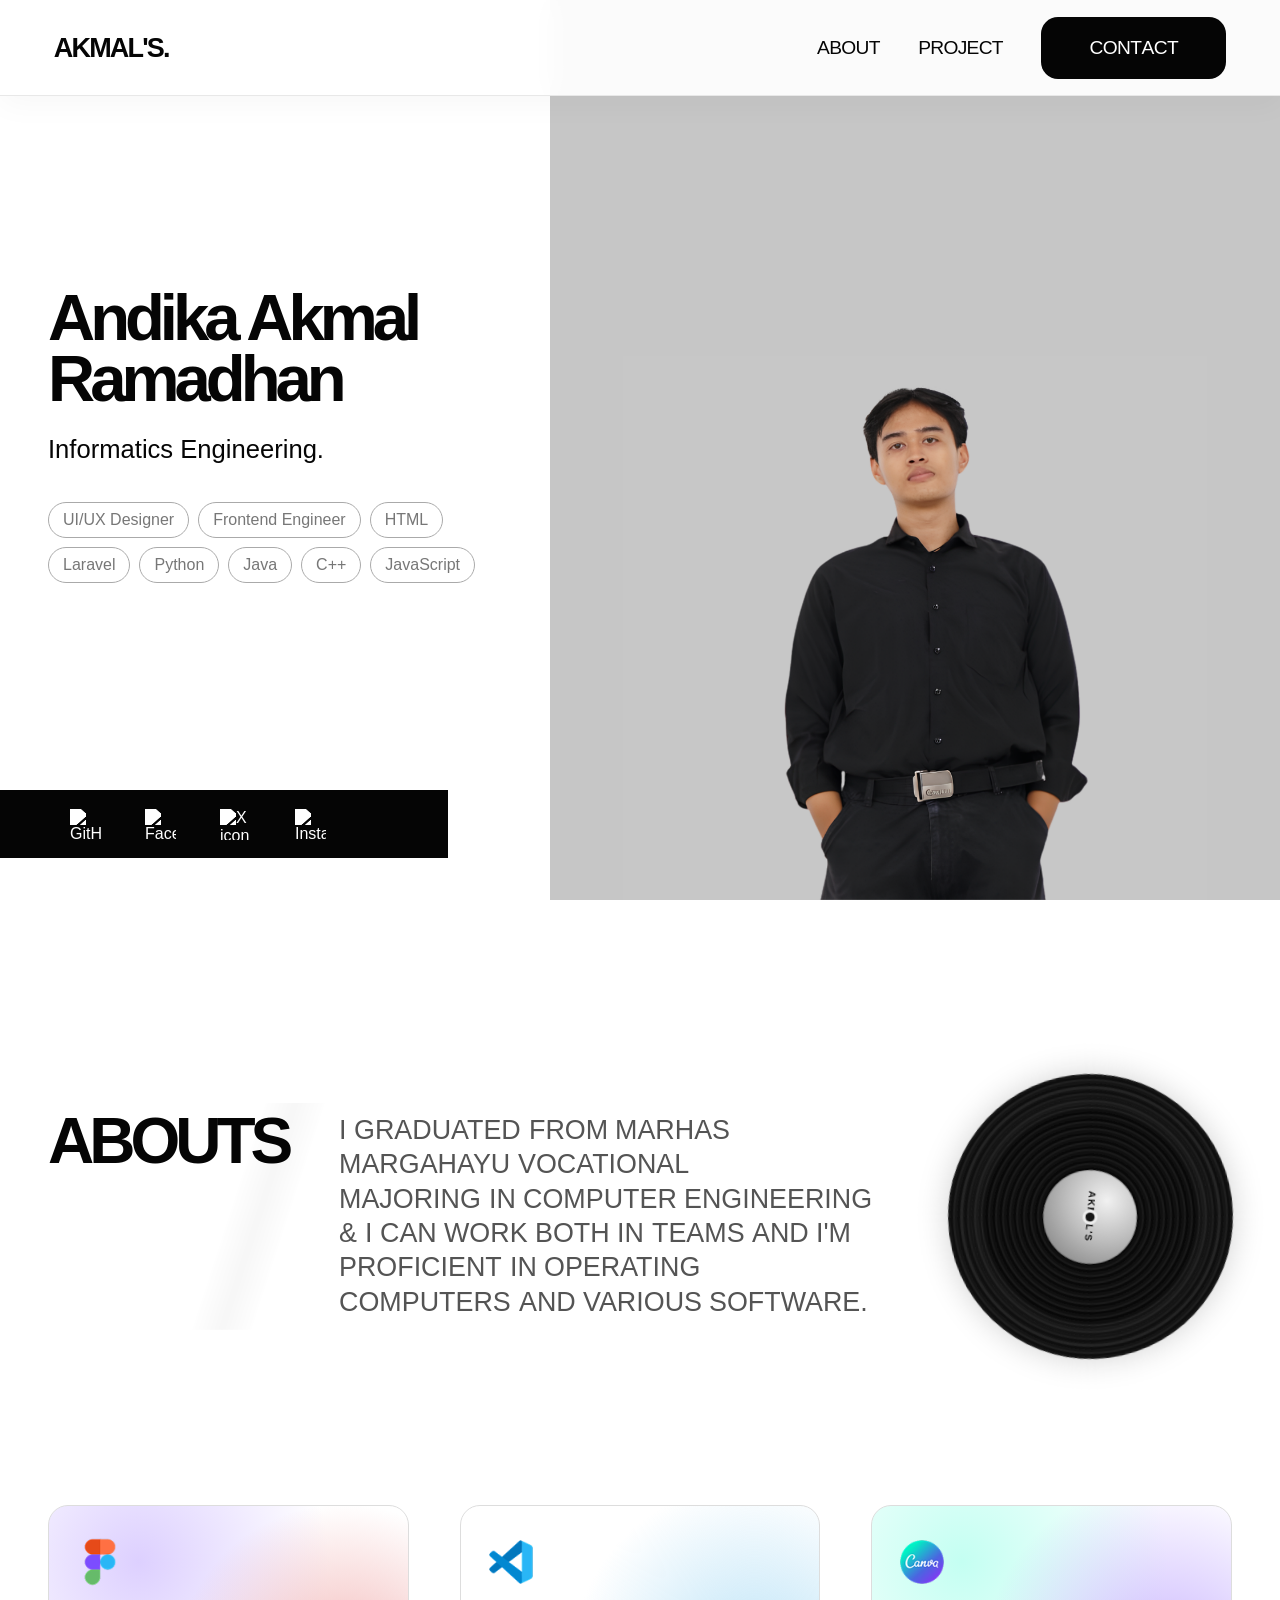
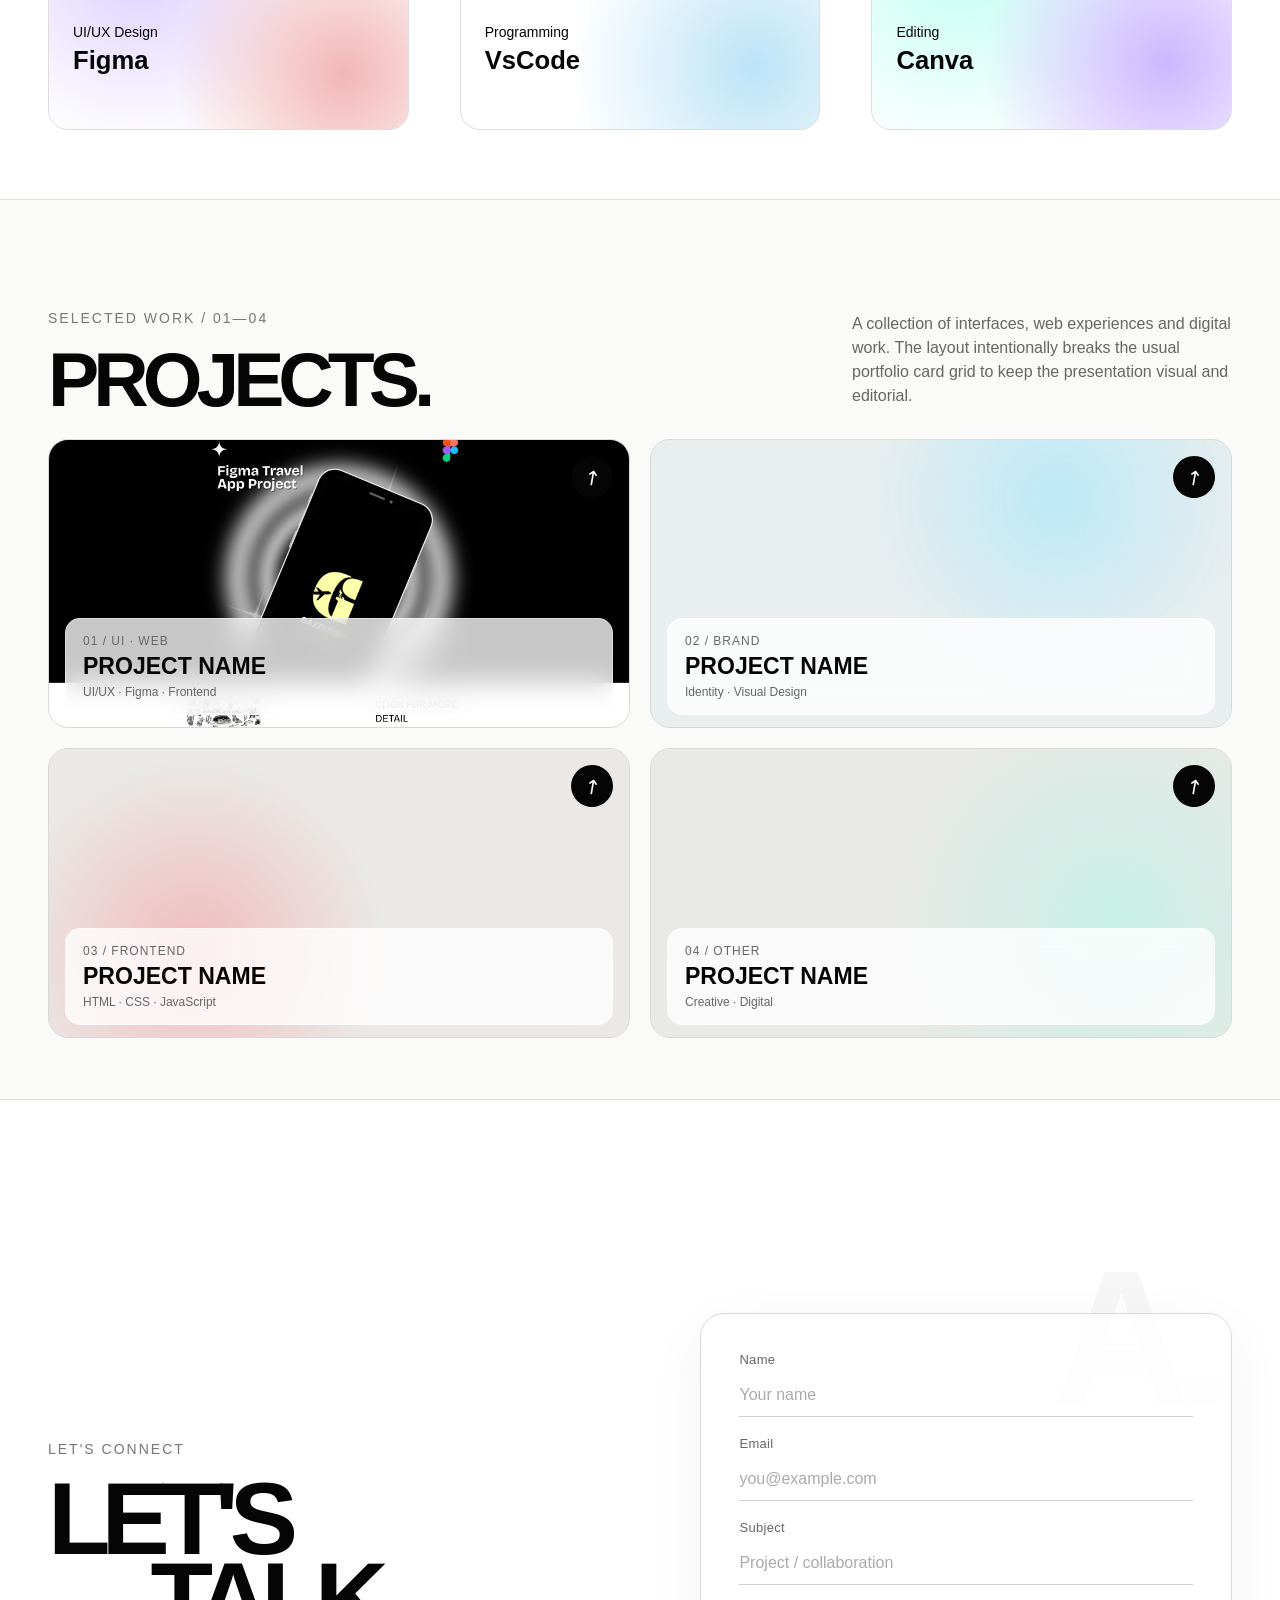
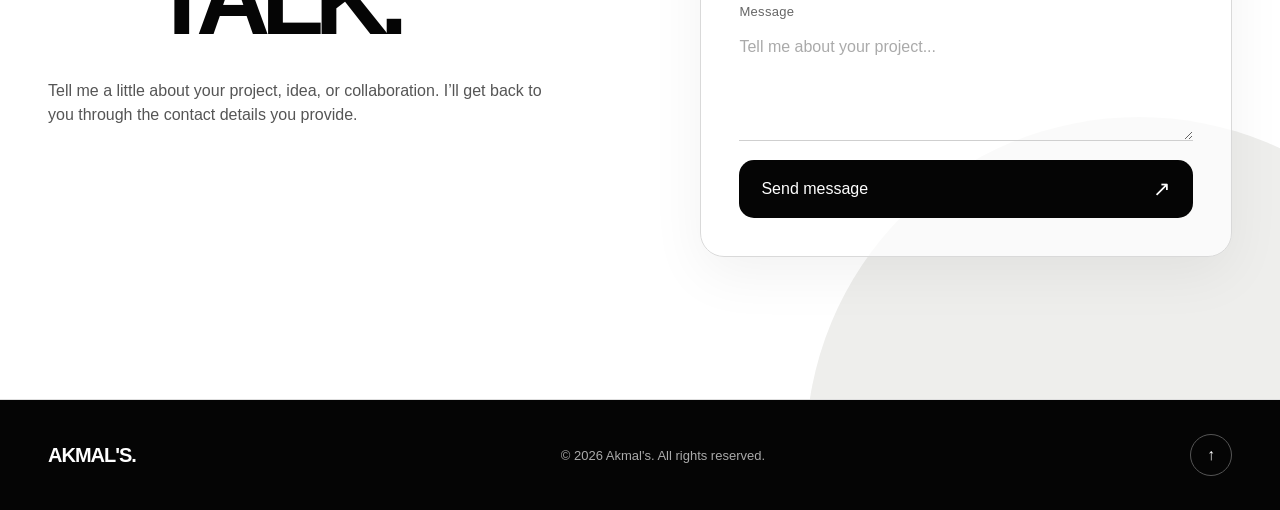
==== index.html @ 9c057b6f "Project : Add thumbnail at projrcct card 1" ====
<!DOCTYPE html>
<html lang="en">
<head>
    <meta charset="UTF-8">
    <meta name="viewport" content="width=device-width, initial-scale=1.0">
    <meta name="description" content="Akmal's — Informatics Engineering Portfolio">
    <link rel="icon" type="image/png" href="Assets/icontitle.svg">
    <title>Akmal's</title>

    <style>
        @import url("https://fonts.googleapis.com/css2?family=Sedgwick+Ave+Display&display=swap");


        /* =========================================================
           BASE
        ========================================================= */
        :root {
            --black: #050505;
            --white: #ffffff;
            --line: #dedede;
            --muted: #858585;
            --soft: #f3f3f1;
            --ease: cubic-bezier(.22, 1, .36, 1);
        }

        * {
            margin: 0;
            padding: 0;
            box-sizing: border-box;
        }

        html {
            scroll-behavior: smooth;
        }

        body {
            font-family: Arial, Helvetica, sans-serif;
            background: var(--white);
            color: var(--black);
            overflow-x: hidden;
        }

        a {
            color: inherit;
            text-decoration: none;
        }

        button,
        a {
            -webkit-tap-highlight-color: transparent;
        }

        /* Every major section uses the same viewport height. */
        .full-section {
            height: 100vh;
            min-height: 680px;
        }

        /* =========================================================
           NAVBAR — intro state -> finished navigation
        ========================================================= */
        .navbar {
            position: fixed;
            inset: 0 0 auto 0;
            height: 96px;
            padding: 0 clamp(38px, 4.2vw, 82px);
            display: flex;
            align-items: center;
            background: rgba(255,255,255,.88);
            border-bottom: 1px solid transparent;
            backdrop-filter: blur(14px);
            -webkit-backdrop-filter: blur(14px);
            z-index: 100;
            overflow: hidden;
            transition:
                background .7s ease,
                border-color .7s ease,
                box-shadow .7s ease;
        }

        .nav-inner {
            position: relative;
            width: 100%;
            max-width: 1800px;
            height: 100%;
            margin: 0 auto;
            display: flex;
            align-items: center;
        }

        .brand {
            position: absolute;
            left: 50%;
            top: 50%;
            transform: translate(-50%, -50%);
            font-size: clamp(27px, 2vw, 34px);
            font-weight: 800;
            letter-spacing: -1.8px;
            line-height: 1;
            white-space: nowrap;
            z-index: 2;
            transition:
                left 1.05s cubic-bezier(.16,1,.3,1),
                transform 1.05s cubic-bezier(.16,1,.3,1);
        }

        .nav-links {
            margin-left: auto;
            margin-right: clamp(30px, 3vw, 58px);
            display: flex;
            align-items: center;
            gap: clamp(34px, 3vw, 58px);
        }

        .nav-link,
        .nav-contact {
            position: relative;
            line-height: 1;
            white-space: nowrap;
        }

        .nav-link {
            font-size: clamp(18px, 1.5vw, 27px);
            letter-spacing: -.7px;
            min-width: 0;
        }

        .nav-contact {
            position: relative;
            min-width: clamp(185px, 11vw, 225px);
            min-height: 62px;
            padding: 0 27px;
            border-radius: 17px;
            display: inline-flex;
            align-items: center;
            justify-content: center;
            background: transparent;
            color: var(--white);
            font-size: clamp(18px, 1.5vw, 27px);
            letter-spacing: -.6px;
            overflow: hidden;
            isolation: isolate;
            transition: transform .4s var(--ease);
        }

        /* Black-hole core: invisible on initial load, then expands into the button. */
        .nav-contact::before {
            content: "";
            position: absolute;
            left: 50%;
            top: 50%;
            width: 0;
            height: 0;
            border-radius: 50%;
            background: var(--black);
            transform: translate(-50%, -50%);
            z-index: -1;
            box-shadow: 0 0 0 rgba(0,0,0,0);
        }

        .nav-ready .nav-contact::before {
            animation: contactBlackHole 1.05s cubic-bezier(.16,1,.3,1) forwards;
        }

        .nav-contact:hover {
            transform: translateY(-2px);
        }

        @keyframes contactBlackHole {
            0% {
                width: 0;
                height: 0;
                opacity: 0;
                box-shadow: 0 0 0 rgba(0,0,0,0);
            }
            12% {
                opacity: 1;
            }
            60% {
                box-shadow: 0 0 28px rgba(0,0,0,.18);
            }
            100% {
                width: 260%;
                height: 420%;
                opacity: 1;
                box-shadow: 0 0 0 rgba(0,0,0,0);
            }
        }

        .nav-link::after {
            content: "";
            position: absolute;
            left: 0;
            bottom: -9px;
            width: 0;
            height: 2px;
            background: var(--black);
            transition: width .45s var(--ease);
        }

        .nav-link:hover::after {
            width: 100%;
        }

        .nav-link.is-active::after {
            width: 100%;
        }

        /* =========================================================
           CUSTOM CURSOR — desktop only
        ========================================================= */
        .custom-cursor {
            position: fixed;
            left: 0;
            top: 0;
            width: 11px;
            height: 11px;
            border-radius: 50%;
            background: #050505;
            pointer-events: none;
            z-index: 500;
            transform: translate3d(-100px, -100px, 0);
            transition: width .25s var(--ease), height .25s var(--ease), background .25s ease, border .25s ease, opacity .25s ease;
            mix-blend-mode: difference;
        }

        .custom-cursor.is-hover {
            width: 42px;
            height: 42px;
            background: rgba(255,255,255,.12);
            border: 1px solid rgba(255,255,255,.8);
        }

        .custom-cursor.is-click {
            width: 30px;
            height: 30px;
        }

        /* Each letter is independently revealed after the brand moves. */
        .nav-letter {
            display: inline-block;
            opacity: 0;
            transform: translateY(10px);
        }

        .nav-ready {
            background: rgba(255,255,255,.92);
            border-bottom-color: #e8e8e8;
            box-shadow: 0 8px 30px rgba(0,0,0,.035);
        }

        .nav-ready .brand {
            left: 0;
            transform: translateY(-50%);
        }

        .nav-ready .nav-letter {
            animation: navType .55s cubic-bezier(.22,1,.36,1) forwards;
            animation-delay: calc(var(--i) * .075s + .05s);
        }

        @keyframes navType {
            0% {
                opacity: 0;
                transform: translateY(10px);
            }
            60% {
                opacity: 1;
                transform: translateY(-2px);
            }
            100% {
                opacity: 1;
                transform: translateY(0);
            }
        }

        /* =========================================================
           HERO
        ========================================================= */
        .hero {
            position: relative;
            height: 100vh;
            min-height: 680px;
            display: grid;
            grid-template-columns: 43% 57%;
            overflow: hidden;
            border-bottom: 0;
        }

        .hero-left {
            position: relative;
            display: flex;
            flex-direction: column;
            justify-content: center;
            padding: 100px 48px 130px;
        }

        .hero-content {
            max-width: 700px;
        }

        .hero-title {
            font-size: clamp(54px, 5.1vw, 92px);
            line-height: .94;
            letter-spacing: -5px;
            font-weight: 800;
            margin-bottom: 24px;
        }

        .hero-subtitle {
            font-size: clamp(24px, 2vw, 35px);
            line-height: 1.2;
            margin-bottom: 38px;
        }

        .roles {
            display: flex;
            gap: 9px;
            flex-wrap: wrap;
            max-width: 690px;
        }

        .role {
            border: 1px solid #aaa;
            border-radius: 999px;
            padding: 9px 14px;
            color: #777;
            font-size: 16px;
            line-height: 1;
            white-space: nowrap;
            transition: color .3s ease, border-color .3s ease, transform .3s var(--ease);
        }

        .role:hover {
            color: var(--black);
            border-color: var(--black);
            transform: translateY(-3px);
        }

        .social-bar {
            position: absolute;
            left: 0;
            bottom: 42px;
            width: 35%;
            height: 68px;
            background: var(--black);
            display: flex;
            align-items: center;
            gap: 44px;
            padding-left: 70px;
        }

        .social-item {
            width: 31px;
            height: 31px;
            display: flex;
            align-items: center;
            justify-content: center;
            flex: 0 0 31px;
            transition: transform .35s var(--ease);
        }

        .social-item:hover {
            transform: translateY(-4px) scale(1.08);
        }

        .social-item img {
            width: 31px;
            height: 31px;
            display: block;
            object-fit: contain;
            object-position: center;
            filter: brightness(0) invert(1);
        }

        .hero-photo {
            position: relative;
            background: #c6c6c6;
            display: flex;
            align-items: flex-end;
            justify-content: center;
            overflow: hidden;
        }

        .hero-photo .enjoy-trail {
            position: absolute;
            inset: 0;
            pointer-events: none;
            overflow: hidden;
            z-index: 5;
        }

        .enjoy-word {
            position: absolute;
            left: 0;
            top: 0;
            color: #050505;
            font-family: "Sedgwick Ave Display", cursive;
            font-size: clamp(27px, 2.9vw, 46px);
            font-weight: 400;
            line-height: .9;
            letter-spacing: -.8px;
            white-space: nowrap;
            opacity: 0;
            transform: translate(-50%, -50%) rotate(var(--r, 0deg)) scale(.96);
            animation: enjoyFade 1.65s ease-out forwards;
            will-change: transform, opacity;
            mix-blend-mode: multiply;
        }

        @keyframes enjoyFade {
            0% {
                opacity: 0;
                transform: translate(-50%, -50%) rotate(var(--r, 0deg)) scale(.94);
            }
            12% {
                opacity: .34;
                transform: translate(-50%, -50%) rotate(var(--r, 0deg)) scale(1);
            }
            32% {
                opacity: .31;
            }
            58% {
                opacity: .22;
            }
            78% {
                opacity: .12;
            }
            100% {
                opacity: 0;
                transform: translate(-50%, -50%) rotate(var(--r, 0deg)) scale(1.015);
            }
        }

        .hero-photo.is-enjoying .hero-photo-image {
            filter: saturate(.96);
        }

        /* Your current preferred image treatment.
           Note: height:auto is valid CSS; height:auto% is not. */
        .hero-photo img {
            width: 80%;
            height: auto;
            object-fit: cover   ;
            object-position: center bottom;
            display: block;
        }

        /* =========================================================
           ABOUT
        ========================================================= */
        .about {
            position: relative;
            height: 100vh;
            min-height: 680px;
            padding: clamp(42px, 6vh, 76px) 48px 42px;
            display: grid;
            grid-template-rows: minmax(0, 1fr) auto auto;
            gap: clamp(18px, 3vh, 32px);
            overflow: hidden;
            border-bottom: 1px solid var(--line);
        }

        .about-top {
            width: 100%;
            max-width: 1800px;
            margin: 0 auto;
            display: grid;
            grid-template-columns: minmax(0, 1.65fr) minmax(260px, .55fr);
            gap: clamp(30px, 4vw, 58px);
            align-items: center;
            min-height: 0;
        }

        .about-copy {
            min-width: 0;
            display: grid;
            grid-template-columns: auto minmax(0, 1fr);
            column-gap: clamp(28px, 4vw, 55px);
            align-items: start;
        }

        .about-heading {
            font-size: clamp(52px, 5vw, 88px);
            line-height: .9;
            letter-spacing: -5px;
            font-weight: 800;
        }

        .about-text {
            font-size: clamp(22px, 2.1vw, 38px);
            line-height: 1.28;
            text-transform: uppercase;
        }

        .about-vinyl-wrap {
            min-width: 0;
            display: flex;
            align-items: center;
            justify-content: center;
            overflow: visible;
        }

        /* Drag target: no hover animation, only user drag interaction. */
        .vinyl-drag {
            --rotation: 0deg;
            width: min(24vw, 285px);
            aspect-ratio: 1;
            flex: 0 0 auto;
            cursor: grab;
            touch-action: none;
            user-select: none;
            -webkit-user-select: none;
            z-index: 4;
        }

        .vinyl-drag.is-dragging {
            cursor: grabbing;
        }

        .vinyl-record {
            position: relative;
            width: 100%;
            height: 100%;
            border-radius: 50%;
            background:
                repeating-radial-gradient(
                    circle at center,
                    #101010 0 2px,
                    #1a1a1a 3px 4px,
                    #090909 5px 7px
                );
            box-shadow:
                0 0 32px rgba(0,0,0,.18),
                0 0 0 1px rgba(0,0,0,.04),
                inset 0 0 0 1px rgba(255,255,255,.05);
            transform: rotate(var(--rotation));
            will-change: transform;
        }

        .vinyl-record::before {
            content: "";
            position: absolute;
            inset: 5%;
            border-radius: 50%;
            border: 1px solid rgba(255,255,255,.05);
            box-shadow:
                inset 0 0 28px rgba(0,0,0,.42),
                0 0 0 1px rgba(255,255,255,.018);
            pointer-events: none;
        }

        .vinyl-grooves {
            position: absolute;
            inset: 12%;
            border-radius: 50%;
            box-shadow:
                0 0 0 11px rgba(255,255,255,.014),
                0 0 0 22px rgba(255,255,255,.012),
                0 0 0 33px rgba(255,255,255,.01),
                0 0 0 44px rgba(255,255,255,.008);
            pointer-events: none;
        }

        .vinyl-label {
            position: absolute;
            width: 33%;
            aspect-ratio: 1;
            left: 50%;
            top: 50%;
            transform: translate(-50%, -50%);
            border-radius: 50%;
            display: flex;
            align-items: center;
            justify-content: center;
            background:
                radial-gradient(circle at 35% 30%, #f1f1f1 0, #bdbdbd 45%, #777 100%);
            color: #111;
            font-size: clamp(8px, .75vw, 11px);
            font-weight: 800;
            letter-spacing: 1.1px;
            box-shadow:
                inset 0 0 0 1px rgba(0,0,0,.16),
                0 1px 7px rgba(0,0,0,.14);
        }

        .vinyl-label span {
            transform: rotate(12deg);
        }

        .vinyl-center {
            position: absolute;
            width: 9px;
            height: 9px;
            left: 50%;
            top: 50%;
            transform: translate(-50%, -50%);
            border-radius: 50%;
            background: #161616;
            box-shadow: 0 0 0 3px #ededed;
            z-index: 3;
        }

        @keyframes vinylSpin {
            from { transform: rotate(0deg); }
            to { transform: rotate(360deg); }
        }

        /*
         * About description:
         * The text never disappears. A soft "karaoke" highlight travels
         * continuously through the words and loops back to the first word.
         */
        .about-lyric {
            display: flex;
            flex-direction: column;
            align-items: flex-start;
            gap: 0;
        }

        .lyric-line {
            display: flex;
            flex-wrap: wrap;
            gap: .28em;
        }

        .lyric-word {
            display: inline-block;
            color: #111;
            opacity: .72;
            transform: translateY(0) scale(1);
            filter: blur(0);
            will-change: transform, opacity, filter, color;
            animation: lyricPulse 4.9s linear infinite;
            animation-delay: calc(var(--lyric-index) * 0.18s);
        }

        .lyric-line .lyric-word:first-child {
            margin-left: 0;
        }

        @keyframes lyricPulse {
            0%,
            8% {
                opacity: .72;
                color: #111;
                transform: translateY(0) scale(1);
                filter: blur(0);
            }

            10%,
            15% {
                opacity: 1;
                color: #000;
                transform: translateY(-2px) scale(1.015);
                filter: blur(0);
            }

            18%,
            100% {
                opacity: .72;
                color: #111;
                transform: translateY(0) scale(1);
                filter: blur(0);
            }
        }

        /*
         * A subtle moving sweep passes over the paragraph so it feels
         * continuously "played", without making the text disappear.
         */
        .about-lyric {
            position: relative;
            isolation: isolate;
        }

        .about-lyric::after {
            content: "";
            position: absolute;
            top: -5%;
            left: -20%;
            width: 11%;
            height: 110%;
            background: linear-gradient(
                90deg,
                transparent,
                rgba(0,0,0,.09),
                transparent
            );
            transform: skewX(-18deg);
            pointer-events: none;
            mix-blend-mode: multiply;
            animation: lyricSweep 4.8s ease-in-out infinite;
            opacity: .35;
        }

        @keyframes lyricSweep {
            0% {
                left: -20%;
                opacity: 0;
            }
            10% {
                opacity: .35;
            }
            50% {
                opacity: .45;
            }
            90% {
                opacity: .35;
            }
            100% {
                left: 120%;
                opacity: 0;
            }
        }

        /* =========================================================
           SKILLS
        ========================================================= */
        .skills {
            width: 100%;
            max-width: 1800px;
            margin: 0 auto;
            display: grid;
            grid-template-columns: repeat(3, 1fr);
            gap: clamp(22px, 4vw, 72px);
        }

        .skill-card {
            height: clamp(190px, 25vh, 245px);
            border: 1px solid #ddd;
            border-radius: 20px;
            padding: 30px 24px 24px;
            position: relative;
            overflow: hidden;
            transition:
                transform .55s var(--ease),
                border-color .4s ease;
        }

        .skill-card:hover {
            transform: translateY(-9px);
            border-color: #aaa;
        }

        .skill-card:nth-child(1) {
            background:
                radial-gradient(circle at 82% 75%, #f2b6b6 0, transparent 50%),
                radial-gradient(circle at 25% 25%, #ddd0ff 0, transparent 60%),
                #fff;
        }

        .skill-card:nth-child(2) {
            background:
                radial-gradient(circle at 82% 72%, #bce3f7 0, transparent 55%),
                #fff;
        }

        .skill-card:nth-child(3) {
            background:
                radial-gradient(circle at 82% 70%, #cbb7ff 0, transparent 55%),
                radial-gradient(circle at 25% 25%, #c4fff2 0, transparent 65%),
                #fff;
        }

        .skill-icon {
            width: 52px;
            height: 52px;
            margin-bottom: 36px;
            display: flex;
            align-items: center;
            justify-content: flex-start;
        }

        .skill-icon img {
            width: 52px;
            height: 52px;
            display: block;
            object-fit: contain;
            object-position: left center;
        }

        .skill-label {
            font-size: 14px;
            margin-bottom: 8px;
        }

        .skill-name {
            font-size: clamp(25px, 2vw, 31px);
            line-height: 1;
        }

        /* =========================================================
           PROJECTS — editorial / asymmetric, not template-like
        ========================================================= */
        .projects {
            position: relative;
            height: 100vh;
            min-height: 680px;
            padding: 110px 48px 45px;
            overflow: hidden;
            border-bottom: 1px solid var(--line);
            background: #fafaf9;
        }

        .projects-head {
            max-width: 1800px;
            margin: 0 auto;
            display: flex;
            align-items: end;
            justify-content: space-between;
            gap: 30px;
            margin-bottom: 28px;
        }

        .projects-title {
            font-size: clamp(58px, 6vw, 105px);
            line-height: .82;
            letter-spacing: -6px;
            font-weight: 800;
        }

        .projects-intro {
            max-width: 380px;
            font-size: 16px;
            line-height: 1.5;
            color: #666;
            padding-bottom: 3px;
        }

        .project-grid {
            max-width: 1800px;
            height: calc(100% - 145px);
            margin: 0 auto;
            display: grid;
            grid-template-columns: repeat(2, minmax(0, 1fr));
            grid-template-rows: repeat(2, minmax(0, 1fr));
            gap: 20px;
        }

        .project-card {
            position: relative;
            min-width: 0;
            min-height: 0;
            overflow: hidden;
            border-radius: 20px;
            border: 1px solid #d8d8d8;
            background: #e9e9e7;
            cursor: pointer;
            transition:
                transform .55s var(--ease),
                border-color .4s ease,
                box-shadow .55s var(--ease);
        }

        .project-card:hover {
            transform: translateY(-6px);
            border-color: #aaa;
            box-shadow: 0 18px 42px rgba(0,0,0,.08);
        }

        .project-media {
            position: absolute;
            inset: 0;
            overflow: hidden;
            background:
                linear-gradient(135deg, #ececec, #d4d4d4);
        }

        .project-media img {
            width: 100%;
            height: 100%;
            display: block;
            object-fit: cover;
            object-position: center;
            transition: transform 1s var(--ease), filter .8s ease;
        }

        .project-media img[src=""] {
            display: none;
        }

        .project-media img:not([src]) {
            display: none;
        }

        .project-card:hover .project-media img {
            transform: scale(1.045);
            filter: saturate(.8);
        }

        /* Placeholder if no image has been inserted yet. */
        .project-card:nth-child(1) .project-media {
            background:
                radial-gradient(circle at 70% 30%, #d8cfff, transparent 35%),
                linear-gradient(135deg, #eeeeec, #d8d8d6);
        }

        .project-card:nth-child(2) .project-media {
            background:
                radial-gradient(circle at 70% 20%, #bde9f8, transparent 42%),
                #e9eeee;
        }

        .project-card:nth-child(3) .project-media {
            background:
                radial-gradient(circle at 25% 70%, #f0bcbc, transparent 40%),
                #eae9e7;
        }

        .project-card:nth-child(4) .project-media {
            background:
                radial-gradient(circle at 80% 60%, #c7f0e5, transparent 45%),
                #e9e9e7;
        }

        .project-info {
            position: absolute;
            left: 16px;
            right: 16px;
            bottom: 16px;
            padding: 15px 17px;
            border: 1px solid rgba(255,255,255,.42);
            border-radius: 15px;
            background: rgba(255,255,255,.78);
            backdrop-filter: blur(14px);
            -webkit-backdrop-filter: blur(14px);
            transform: translateY(4px);
            transition: transform .55s var(--ease);
        }

        .project-card:hover .project-info {
            transform: translateY(0);
        }

        .project-number {
            font-size: 12px;
            color: #666;
            margin-bottom: 7px;
            letter-spacing: 1px;
        }

        .project-name {
            font-size: clamp(20px, 1.8vw, 28px);
            line-height: 1;
            margin-bottom: 7px;
        }

        .project-tags {
            font-size: 12px;
            color: #666;
        }

        .project-card::after {
            content: "OPEN";
            position: absolute;
            left: 18px;
            top: 18px;
            padding: 7px 10px;
            border-radius: 999px;
            background: rgba(0,0,0,.72);
            color: #fff;
            font-size: 10px;
            letter-spacing: 1.4px;
            opacity: 0;
            transform: translateY(6px);
            transition: opacity .45s ease, transform .45s var(--ease);
            pointer-events: none;
        }

        .project-card:hover::after {
            opacity: 1;
            transform: translateY(0);
        }

        /* =========================================================
           PROJECT DETAIL OVERLAY
        ========================================================= */
        .project-modal {
            position: fixed;
            inset: 0;
            z-index: 300;
            display: grid;
            place-items: center;
            padding: 30px;
            background: rgba(5,5,5,.5);
            backdrop-filter: blur(16px);
            -webkit-backdrop-filter: blur(16px);
            opacity: 0;
            visibility: hidden;
            pointer-events: none;
            transition: opacity .45s ease, visibility .45s ease;
        }

        .project-modal.is-open {
            opacity: 1;
            visibility: visible;
            pointer-events: auto;
        }

        .project-modal-card {
            position: relative;
            width: min(1080px, 94vw);
            max-height: 90vh;
            overflow: auto;
            border-radius: 26px;
            background: #fff;
            border: 1px solid rgba(0,0,0,.08);
            box-shadow: 0 35px 90px rgba(0,0,0,.22);
            transform: translateY(28px) scale(.97);
            transition: transform .65s var(--ease);
        }

        .project-modal.is-open .project-modal-card {
            transform: translateY(0) scale(1);
        }

        .project-modal-media {
            height: min(48vh, 520px);
            background: #e9e9e7;
            overflow: hidden;
        }

        .project-modal-media img {
            width: 100%;
            height: 100%;
            display: block;
            object-fit: cover;
        }

        .project-modal-content {
            padding: clamp(24px, 4vw, 46px);
            display: grid;
            grid-template-columns: 1fr .55fr;
            gap: 34px;
        }

        .project-modal-kicker {
            font-size: 11px;
            letter-spacing: 1.6px;
            color: #777;
            margin-bottom: 10px;
        }

        .project-modal-title {
            font-size: clamp(36px, 5vw, 68px);
            line-height: .9;
            letter-spacing: -4px;
            margin-bottom: 18px;
        }

        .project-modal-description {
            max-width: 620px;
            color: #555;
            font-size: 16px;
            line-height: 1.6;
        }

        .project-modal-meta {
            padding-top: 3px;
            display: flex;
            flex-direction: column;
            gap: 18px;
        }

        .modal-meta-item {
            border-bottom: 1px solid #ddd;
            padding-bottom: 12px;
        }

        .modal-meta-label {
            font-size: 11px;
            color: #888;
            text-transform: uppercase;
            letter-spacing: 1.4px;
            margin-bottom: 7px;
        }

        .modal-meta-value {
            font-size: 15px;
        }

        .project-modal-close {
            position: absolute;
            right: 28px;
            top: 28px;
            width: 44px;
            height: 44px;
            border: 1px solid rgba(255,255,255,.35);
            border-radius: 50%;
            background: rgba(0,0,0,.65);
            color: #fff;
            cursor: pointer;
            font: inherit;
            font-size: 25px;
            line-height: 1;
            display: grid;
            place-items: center;
            transition: transform .35s var(--ease), background .3s ease;
        }

        .project-modal-close:hover {
            transform: rotate(90deg);
            background: #000;
        }


        .project-arrow {
            position: absolute;
            right: 16px;
            top: 16px;
            width: 42px;
            height: 42px;
            border-radius: 50%;
            background: var(--black);
            color: white;
            display: flex;
            align-items: center;
            justify-content: center;
            font-size: 20px;
            transform: rotate(-35deg);
            transition: transform .5s var(--ease);
        }

        .project-card:hover .project-arrow {
            transform: rotate(0deg);
        }

        /* =========================================================
           CONTACT
        ========================================================= */
        .contact {
            position: relative;
            height: 100vh;
            min-height: 680px;
            padding: 120px 48px 50px;
            display: flex;
            align-items: center;
            overflow: hidden;
            border-bottom: 1px solid var(--line);
        }

        .contact::before {
            content: "";
            position: absolute;
            width: 52vw;
            height: 52vw;
            max-width: 800px;
            max-height: 800px;
            right: -15vw;
            bottom: -30vw;
            border-radius: 50%;
            background: #eeeeec;
            pointer-events: none;
        }

        .contact-inner {
            width: 100%;
            max-width: 1800px;
            margin: 0 auto;
            display: grid;
            grid-template-columns: minmax(0, .9fr) minmax(430px, .85fr);
            align-items: center;
            gap: clamp(50px, 7vw, 130px);
            position: relative;
            z-index: 1;
        }

        .contact-intro {
            min-width: 0;
        }

        .contact-kicker {
            font-size: 14px;
            letter-spacing: 2px;
            text-transform: uppercase;
            color: #777;
            margin-bottom: 22px;
        }

        .contact-title {
            font-size: clamp(68px, 8vw, 145px);
            line-height: .78;
            letter-spacing: -9px;
            font-weight: 800;
            max-width: 900px;
            margin-bottom: 40px;
        }

        .contact-title span {
            display: block;
        }

        .contact-title span:last-child {
            margin-left: clamp(30px, 8vw, 125px);
        }

        .contact-copy {
            max-width: 500px;
            color: #555;
            font-size: 16px;
            line-height: 1.55;
        }

        .contact-form {
            width: 100%;
            max-width: 650px;
            justify-self: end;
            padding: clamp(26px, 3vw, 38px);
            border: 1px solid #d9d9d9;
            border-radius: 24px;
            background: rgba(255,255,255,.72);
            backdrop-filter: blur(12px);
            -webkit-backdrop-filter: blur(12px);
            box-shadow: 0 18px 55px rgba(0,0,0,.055);
        }

        .form-row {
            display: flex;
            flex-direction: column;
            gap: 8px;
            margin-bottom: 19px;
        }

        .form-row label {
            font-size: 13px;
            color: #666;
            letter-spacing: .3px;
        }

        .form-row input,
        .form-row textarea {
            width: 100%;
            border: 0;
            border-bottom: 1px solid #cfcfcf;
            background: transparent;
            color: var(--black);
            border-radius: 0;
            padding: 11px 0 12px;
            font: inherit;
            font-size: 16px;
            outline: none;
            resize: vertical;
            transition: border-color .3s ease, padding-left .35s var(--ease);
        }

        .form-row input::placeholder,
        .form-row textarea::placeholder {
            color: #aaa;
        }

        .form-row input:focus,
        .form-row textarea:focus {
            border-color: var(--black);
            padding-left: 6px;
        }

        .contact-submit {
            width: 100%;
            min-height: 58px;
            margin-top: 6px;
            padding: 0 22px;
            border: 0;
            border-radius: 15px;
            background: var(--black);
            color: var(--white);
            display: flex;
            align-items: center;
            justify-content: space-between;
            font: inherit;
            font-size: 16px;
            cursor: pointer;
            transition:
                background .3s ease,
                transform .45s var(--ease);
        }

        .contact-submit:hover {
            background: #242424;
            transform: translateY(-3px);
        }

        .submit-arrow {
            font-size: 21px;
            transition: transform .45s var(--ease);
        }

        .contact-submit:hover .submit-arrow {
            transform: translate(4px, -4px);
        }

        .contact-mark {
            position: absolute;
            right: 5vw;
            top: 19%;
            font-size: clamp(100px, 15vw, 250px);
            line-height: .7;
            font-weight: 800;
            letter-spacing: -14px;
            color: rgba(0,0,0,.035);
            user-select: none;
            pointer-events: none;
        }

        /* =========================================================
           CONTACT NOTIFICATION
        ========================================================= */
        .contact-toast {
            position: fixed;
            right: clamp(22px, 3vw, 48px);
            bottom: clamp(22px, 3vw, 42px);
            z-index: 250;
            width: min(390px, calc(100vw - 44px));
            min-height: 76px;
            padding: 14px 14px 14px 16px;
            display: grid;
            grid-template-columns: 34px 1fr 28px;
            align-items: center;
            gap: 12px;
            border: 1px solid rgba(255,255,255,.16);
            border-radius: 20px;
            background: rgba(10,10,10,.94);
            color: #fff;
            box-shadow: 0 18px 55px rgba(0,0,0,.23), 0 0 0 1px rgba(0,0,0,.03);
            backdrop-filter: blur(18px);
            -webkit-backdrop-filter: blur(18px);
            opacity: 0;
            visibility: hidden;
            transform: translateY(24px) scale(.96);
            pointer-events: none;
        }

        .contact-toast.is-visible {
            opacity: 1;
            visibility: visible;
            pointer-events: auto;
            animation: toastIn .65s var(--ease) forwards;
        }

        .contact-toast.is-hiding {
            animation: toastOut .5s var(--ease) forwards;
        }

        .toast-mark {
            width: 34px;
            height: 34px;
            border-radius: 50%;
            display: grid;
            place-items: center;
            background: #fff;
        }

        .toast-mark span {
            width: 10px;
            height: 10px;
            border-radius: 50%;
            background: #111;
            animation: toastPulse 1.5s ease-in-out infinite;
        }

        .toast-copy {
            min-width: 0;
            display: flex;
            flex-direction: column;
            gap: 4px;
        }

        .toast-copy strong {
            font-size: 12px;
            letter-spacing: 1.6px;
            line-height: 1;
        }

        .toast-copy small {
            color: #a9a9a9;
            font-size: 12px;
            line-height: 1.35;
        }

        .toast-close {
            width: 28px;
            height: 28px;
            border: 0;
            background: transparent;
            color: #aaa;
            border-radius: 50%;
            cursor: pointer;
            font: inherit;
            font-size: 20px;
            line-height: 1;
            transition: color .25s ease, background .25s ease, transform .3s var(--ease);
        }

        .toast-close:hover {
            color: #fff;
            background: rgba(255,255,255,.08);
            transform: rotate(90deg);
        }

        @keyframes toastIn {
            0% { opacity: 0; transform: translateY(24px) scale(.96); filter: blur(4px); }
            100% { opacity: 1; transform: translateY(0) scale(1); filter: blur(0); }
        }

        @keyframes toastOut {
            0% { opacity: 1; transform: translateY(0) scale(1); filter: blur(0); }
            100% { opacity: 0; transform: translateY(16px) scale(.97); filter: blur(2px); }
        }

        @keyframes toastPulse {
            0%, 100% { transform: scale(.82); opacity: .65; }
            50% { transform: scale(1.18); opacity: 1; }
        }

        /* =========================================================
           FOOTER
        ========================================================= */
        footer {
            min-height: 110px;
            padding: 30px 48px;
            display: flex;
            align-items: center;
            justify-content: space-between;
            gap: 25px;
            background: var(--black);
            color: var(--white);
        }

        .footer-brand {
            font-size: 20px;
            font-weight: 800;
            letter-spacing: -1px;
        }

        .footer-copy {
            font-size: 13px;
            color: #aaa;
        }

        .footer-top {
            width: 42px;
            height: 42px;
            border: 1px solid #555;
            border-radius: 50%;
            display: flex;
            align-items: center;
            justify-content: center;
            transition: transform .4s var(--ease), background .3s ease;
        }

        .footer-top:hover {
            transform: translateY(-4px);
            background: #222;
        }

        /* =========================================================
           REVEAL ANIMATION
        ========================================================= */
        @keyframes revealUp {
            from {
                opacity: 0;
                transform: translateY(45px);
            }
            to {
                opacity: 1;
                transform: translateY(0);
            }
        }

        @keyframes revealLeft {
            from {
                opacity: 0;
                transform: translateX(-55px);
            }
            to {
                opacity: 1;
                transform: translateX(0);
            }
        }

        @keyframes revealRight {
            from {
                opacity: 0;
                transform: translateX(55px);
            }
            to {
                opacity: 1;
                transform: translateX(0);
            }
        }

        @keyframes introBrand {
            0% {
                opacity: 0;
                transform: scale(.92);
            }
            45% {
                opacity: 1;
                transform: scale(1);
            }
            100% {
                opacity: 1;
                transform: scale(1);
            }
        }

        .reveal {
            opacity: 0;
        }

        .reveal.is-visible {
            animation: revealUp .85s var(--ease) forwards;
        }

        .reveal-left.is-visible {
            animation: revealLeft .85s var(--ease) forwards;
        }

        .reveal-right.is-visible {
            animation: revealRight .9s var(--ease) forwards;
        }

        .delay-1.is-visible { animation-delay: .10s; }
        .delay-2.is-visible { animation-delay: .20s; }
        .delay-3.is-visible { animation-delay: .30s; }
        .delay-4.is-visible { animation-delay: .40s; }

        @media (max-width: 760px) {
            .about,
            .projects,
            .contact {
                content-visibility: auto;
                contain-intrinsic-size: 850px;
            }

            .project-card,
            .skill-card {
                contain: layout paint;
            }
        }

        /* =========================================================
           RESPONSIVE
        ========================================================= */

        /* =========================================================
           MOBILE PERFORMANCE / LAYOUT
        ========================================================= */
        .nav-toggle,
        .mobile-menu {
            display: none;
        }

        @media (max-width: 760px) {
            :root {
                --mobile-gutter: 20px;
            }

            html {
                scroll-behavior: auto;
            }

            body {
                overflow-x: hidden;
                -webkit-overflow-scrolling: touch;
                text-rendering: optimizeSpeed;
            }

            .full-section,
            .hero,
            .about,
            .projects,
            .contact {
                height: auto;
                min-height: 0;
            }

            /* ---------- Navbar ---------- */
            .navbar {
                position: fixed;
                top: 0;
                left: 0;
                right: 0;
                height: 68px;
                padding: 0 var(--mobile-gutter);
                background: rgba(255,255,255,.96);
                border-bottom-color: #ececec;
                backdrop-filter: none;
                -webkit-backdrop-filter: none;
                box-shadow: 0 4px 18px rgba(0,0,0,.04);
                overflow: visible;
            }

            .nav-inner {
                width: 100%;
                max-width: none;
                justify-content: space-between;
            }

            .brand,
            .navbar.nav-ready .brand {
                position: relative;
                left: 0;
                top: auto;
                transform: none;
                font-size: 23px;
                letter-spacing: -1.4px;
            }

            .nav-links,
            .nav-contact {
                display: none;
            }

            .nav-toggle {
                position: relative;
                width: 46px;
                height: 46px;
                display: flex;
                align-items: center;
                justify-content: center;
                padding: 0;
                border: 0;
                border-radius: 15px;
                background: #050505;
                cursor: pointer;
                z-index: 120;
                overflow: hidden;
                transform: rotate(-1deg);
                transition:
                    transform .55s var(--ease),
                    border-radius .55s var(--ease),
                    background .3s ease;
            }

            .nav-toggle::before {
                content: "";
                position: absolute;
                width: 7px;
                height: 7px;
                right: 9px;
                top: 9px;
                border-radius: 50%;
                background: rgba(255,255,255,.9);
                transition: transform .55s var(--ease), opacity .3s ease;
            }

            .nav-toggle::after {
                content: "";
                position: absolute;
                inset: 6px;
                border: 1px solid rgba(255,255,255,.16);
                border-radius: 12px;
                pointer-events: none;
            }

            .nav-toggle span {
                position: absolute;
                width: 19px;
                height: 2px;
                border-radius: 999px;
                background: #fff;
                transform-origin: center;
                transition:
                    transform .55s var(--ease),
                    width .45s var(--ease),
                    left .45s var(--ease),
                    top .45s var(--ease);
            }

            .nav-toggle span:first-child {
                left: 13px;
                top: 18px;
                width: 18px;
                transform: rotate(-6deg);
            }

            .nav-toggle span:last-child {
                left: 17px;
                top: 26px;
                width: 13px;
                transform: rotate(7deg);
            }

            .navbar.menu-open .nav-toggle {
                transform: rotate(3deg) scale(.98);
                border-radius: 50%;
            }

            .navbar.menu-open .nav-toggle::before {
                transform: scale(.25);
                opacity: 0;
            }

            .navbar.menu-open .nav-toggle span:first-child {
                left: 12px;
                top: 22px;
                width: 22px;
                transform: rotate(42deg);
            }

            .navbar.menu-open .nav-toggle span:last-child {
                left: 12px;
                top: 22px;
                width: 22px;
                transform: rotate(-42deg);
            }

            .mobile-menu {
                position: absolute;
                top: 62px;
                left: 12px;
                right: 12px;
                display: flex;
                flex-direction: column;
                gap: 6px;
                padding: 10px;
                border: 1px solid #e4e4e4;
                border-radius: 22px;
                background: rgba(255,255,255,.98);
                box-shadow:
                    0 22px 55px rgba(0,0,0,.13),
                    0 0 0 1px rgba(0,0,0,.02);
                opacity: 0;
                visibility: hidden;
                transform: translateY(-12px) rotate(-1deg) scale(.96);
                transform-origin: top right;
                transition:
                    opacity .38s ease,
                    transform .6s var(--ease),
                    visibility .38s ease;
                pointer-events: none;
            }

            .navbar.menu-open .mobile-menu {
                opacity: 1;
                visibility: visible;
                transform: translateY(0) rotate(0deg) scale(1);
                pointer-events: auto;
            }

            .mobile-link {
                position: relative;
                padding: 14px 15px;
                border-radius: 14px;
                font-size: 16px;
                font-weight: 700;
                letter-spacing: -.25px;
                transform: translateX(14px);
                opacity: 0;
                transition:
                    transform .5s var(--ease),
                    opacity .35s ease,
                    background .25s ease;
            }

            .navbar.menu-open .mobile-link {
                transform: translateX(0);
                opacity: 1;
            }

            .navbar.menu-open .mobile-link:nth-child(1) {
                transition-delay: .06s;
            }

            .navbar.menu-open .mobile-link:nth-child(2) {
                transition-delay: .11s;
            }

            .navbar.menu-open .mobile-link:nth-child(3) {
                transition-delay: .16s;
            }

            .mobile-link::after {
                content: "↗";
                position: absolute;
                right: 15px;
                top: 50%;
                transform: translateY(-50%) rotate(-12deg);
                opacity: 0;
                transition: opacity .25s ease, transform .35s var(--ease);
            }

            .mobile-link:hover,
            .mobile-link:active {
                background: #f1f1f1;
            }

            .mobile-link:hover::after {
                opacity: 1;
                transform: translateY(-50%) rotate(0deg);
            }

            /* ---------- Hero ----------
               Photo is intentionally first, immediately below navbar.
            */
            .hero {
                display: flex;
                flex-direction: column;
                padding-top: 68px;
                border-bottom: 0;
                overflow: visible;
            }

            .hero-photo {
                order: 1;
                width: 100%;
                height: clamp(330px, 88vw, 445px);
                min-height: 330px;
                flex: 0 0 auto;
                background: #c6c6c6;
                transform: none !important;
                will-change: auto;
            }

            .hero-photo-image {
                width: 85% !important;
                height: auto !important;
                max-height: 100%;
                object-fit: contain;
                object-position: center bottom;
            }

            .hero-left {
                order: 2;
                min-height: auto;
                padding: 34px var(--mobile-gutter) 92px;
                display: block;
            }

            .hero-content {
                max-width: none;
            }

            .hero-title {
                font-size: clamp(43px, 12.7vw, 68px);
                line-height: .93;
                letter-spacing: -3.3px;
                margin-bottom: 18px;
            }

            .hero-subtitle {
                font-size: 21px;
                margin-bottom: 20px;
            }

            .roles {
                max-width: none;
                gap: 8px;
            }

            .role {
                font-size: 13px;
                padding: 8px 11px;
            }

            .social-bar {
                position: absolute;
                left: 0;
                bottom: 0;
                width: 100%;
                height: 58px;
                padding-left: 0;
                justify-content: center;
                gap: 28px;
            }

            .social-item {
                width: 28px;
                height: 28px;
                flex-basis: 28px;
            }

            .social-item img {
                width: 28px;
                height: 28px;
            }

            /* Cursor trails / custom cursor are disabled on touch already.
               Disable the expensive image-follow interaction on mobile. */
            .enjoy-word,
            .custom-cursor {
                display: none !important;
            }

            /* ---------- About ---------- */
            .about {
                padding: 72px var(--mobile-gutter) 42px;
                display: block;
                overflow: visible;
            }

            .about-top {
                display: flex;
                flex-direction: column;
                gap: 30px;
                align-items: stretch;
            }

            .about-copy {
                display: block;
            }

            .about-heading {
                font-size: 56px;
                letter-spacing: -3.8px;
                margin-bottom: 22px;
            }

            .about-text {
                font-size: 21px;
                line-height: 1.34;
            }

            .about-vinyl-wrap {
                display: flex;
                justify-content: center;
                margin: 10px 0 0;
            }

            .vinyl-drag {
                width: min(48vw, 220px);
            }

            .skills {
                grid-template-columns: 1fr;
                gap: 13px;
                margin-top: 34px;
            }

            .skill-card {
                height: 176px;
                min-height: 0;
                padding: 22px 20px 20px;
                border-radius: 17px;
            }

            .skill-icon {
                width: 42px;
                height: 42px;
                margin-bottom: 28px;
            }

            .skill-icon img {
                width: 42px;
                height: 42px;
            }

            .skill-name {
                font-size: 26px;
            }

            /* ---------- Projects ---------- */
            .projects {
                padding: 82px var(--mobile-gutter) 34px;
                overflow: visible;
                background: #fafaf9;
            }

            .projects-head {
                display: block;
                margin-bottom: 22px;
            }

            .projects-title {
                width: 100%;
                max-width: 100%;
                font-size: clamp(34px, 10.2vw, 68px);
                line-height: .86;
                letter-spacing: clamp(-2.8px, -0.65vw, -4px);
                white-space: nowrap;
                overflow: visible;
                margin-bottom: 14px;
                text-wrap: nowrap;
            }

            .projects-intro {
                max-width: none;
                font-size: 14px;
            }

            @media (max-width: 420px) {
                .projects-title {
                    font-size: clamp(30px, 9.8vw, 46px);
                    letter-spacing: -2.4px;
                }
            }

            .project-grid {
                height: auto;
                display: grid;
                grid-template-columns: 1fr;
                grid-template-rows: none;
                gap: 14px;
            }

            .project-card,
            .project-card:nth-child(1),
            .project-card:nth-child(2),
            .project-card:nth-child(3),
            .project-card:nth-child(4) {
                grid-column: auto;
                grid-row: auto;
                margin: 0;
                height: 290px;
                border-radius: 17px;
            }

            .project-card:hover {
                transform: none;
                box-shadow: none;
            }

            .project-card::after {
                display: none;
            }

            .project-info {
                left: 12px;
                right: 12px;
                bottom: 12px;
                padding: 13px 14px;
                border-radius: 13px;
            }

            .project-arrow {
                width: 38px;
                height: 38px;
                right: 12px;
                top: 12px;
            }

            /* ---------- Project modal ---------- */
            .project-modal {
                padding: 12px;
                align-items: end;
            }

            .project-modal-card {
                width: 100%;
                max-height: 88svh;
                border-radius: 20px;
            }

            .project-modal-media {
                height: 30svh;
                min-height: 190px;
            }

            .project-modal-content {
                grid-template-columns: 1fr;
                gap: 22px;
                padding: 22px;
            }

            .project-modal-title {
                font-size: 38px;
                letter-spacing: -2.7px;
            }

            .project-modal-close {
                right: 20px;
                top: 20px;
                width: 40px;
                height: 40px;
            }

            /* ---------- Contact ---------- */
            .contact {
                min-height: auto;
                padding: 88px var(--mobile-gutter) 46px;
                display: block;
                overflow: visible;
            }

            .contact::before {
                width: 90vw;
                height: 90vw;
                right: -35vw;
                bottom: -25vw;
            }

            .contact-inner {
                display: block;
            }

            .contact-intro {
                margin-bottom: 32px;
            }

            .contact-title {
                font-size: clamp(64px, 18vw, 105px);
                letter-spacing: -6px;
                line-height: .8;
                margin-bottom: 26px;
            }

            .contact-title span:last-child {
                margin-left: 30px;
            }

            .contact-copy {
                max-width: none;
                font-size: 15px;
            }

            .contact-form {
                max-width: none;
                padding: 22px 18px;
                border-radius: 18px;
                box-shadow: 0 12px 30px rgba(0,0,0,.05);
                backdrop-filter: none;
                -webkit-backdrop-filter: none;
            }

            .form-row {
                margin-bottom: 16px;
            }

            .form-row input,
            .form-row textarea {
                font-size: 15px;
            }

            .contact-submit {
                min-height: 54px;
            }

            .contact-mark {
                display: none;
            }

            /* ---------- Toast ---------- */
            .contact-toast {
                right: 14px;
                left: 14px;
                bottom: 14px;
                width: auto;
                min-height: 68px;
            }

            /* ---------- Footer ---------- */
            footer {
                min-height: 94px;
                padding: 22px var(--mobile-gutter);
                flex-wrap: wrap;
                gap: 14px;
            }

            .footer-brand {
                font-size: 18px;
            }

            .footer-copy {
                font-size: 11px;
                width: 100%;
                order: 3;
            }
        }

        @media (max-width: 1100px) {
            .hero {
                grid-template-columns: 45% 55%;
            }

            .about-top {
                grid-template-columns: 1fr;
            }

            .about-vinyl-wrap {
                display: none;
            }

            .project-grid {
                grid-template-columns: repeat(2, minmax(0, 1fr));
                grid-template-rows: repeat(2, minmax(0, 1fr));
            }

            .contact-inner {
                grid-template-columns: 1fr;
                gap: 40px;
            }

            .contact-form {
                justify-self: start;
                max-width: 100%;
            }
        }

        @media (max-width: 760px) {
            .full-section,
            .hero,
            .about,
            .projects,
            .contact {
                height: auto;
                min-height: 100vh;
            }

            .navbar {
                height: 72px;
                padding: 0 22px;
            }

            .nav-inner {
                justify-content: space-between;
            }

            .brand {
                position: relative;
                left: 0;
                top: auto;
                transform: none;
                font-size: 25px;
            }

            .navbar.nav-ready .brand {
                left: 0;
                transform: none;
            }

            .nav-links {
                display: none;
            }

            .nav-contact {
                min-width: auto;
                min-height: 45px;
                padding: 0 16px;
                border-radius: 12px;
                font-size: 14px;
            }

            .nav-contact .nav-letter {
                opacity: 1;
                transform: none;
            }

            .nav-contact::before {
                animation: none;
            }

            .nav-ready .nav-contact::before {
                animation: contactBlackHole .9s cubic-bezier(.16,1,.3,1) forwards;
            }

            .hero {
                grid-template-columns: 1fr;
            }

            .hero-left {
                min-height: 62vh;
                padding: 105px 24px 105px;
            }

            .hero-title {
                font-size: clamp(47px, 13vw, 72px);
                letter-spacing: -4px;
            }

            .hero-subtitle {
                font-size: 24px;
                margin-bottom: 28px;
            }

            .social-bar {
                position: absolute;
                bottom: 80px;
                left: 0;
                width: 100%;
                height: 58px;
                padding-left: 0;
                justify-content: center;
                gap: 28px;
                transform: none;
                border-radius: 0;
            }

            .hero-photo {
                height: clamp(330px, 88vw, 445px);
                min-height: 330px;
            }

            .hero-photo img {
                width: 85%;
                height: auto;
                max-height: 100%;
            }

            .about {
                padding: 80px 24px 35px;
                display: block;
                overflow: visible;
            }

            .about-copy {
                grid-template-columns: 1fr;
                gap: 22px;
            }

            .about-vinyl-wrap {
                display: flex;
                margin: 18px 0 12px;
            }

            .vinyl-drag {
                width: min(52vw, 230px);
            }

            .about-heading {
                font-size: 58px;
            }

            .about-text {
                font-size: 23px;
            }

            .skills {
                grid-template-columns: 1fr;
                gap: 15px;
                margin-top: 40px;
            }

            .skill-card {
                height: 205px;
            }

            .projects {
                padding: 90px 24px 30px;
                overflow: visible;
            }

            .projects-head {
                display: block;
                margin-bottom: 25px;
            }

            .projects-title {
                width: 100%;
                max-width: 100%;
                font-size: clamp(34px, 10.8vw, 60px);
                line-height: .86;
                letter-spacing: clamp(-2.6px, -0.65vw, -4px);
                white-space: nowrap;
                margin-bottom: 18px;
            }

            .project-grid {
                height: auto;
                display: grid;
                grid-template-columns: 1fr;
                grid-template-rows: none;
                gap: 15px;
            }

            .project-modal {
                padding: 18px;
            }

            .project-modal-content {
                grid-template-columns: 1fr;
                gap: 24px;
            }

            .project-modal-media {
                height: 32vh;
            }

            .project-modal-close {
                right: 18px;
                top: 18px;
            }

            .stack-ticker {
                margin-top: 22px;
            }

            .stack-track {
                animation-duration: 18s;
            }

            .project-card,
            .project-card:nth-child(1),
            .project-card:nth-child(2),
            .project-card:nth-child(3),
            .project-card:nth-child(4) {
                grid-column: auto;
                grid-row: auto;
                margin: 0;
                height: 300px;
            }

            .contact {
                padding: 95px 24px 45px;
                align-items: center;
            }

            .contact-inner {
                display: block;
            }

            .contact-intro {
                margin-bottom: 38px;
            }

            .contact-title {
                font-size: clamp(65px, 18vw, 110px);
                letter-spacing: -7px;
                margin-bottom: 30px;
            }

            .contact-title span:last-child {
                margin-left: 35px;
            }

            .contact-form {
                padding: 24px 20px;
                border-radius: 19px;
            }

            .contact-mark {
                right: -20px;
                top: 30%;
            }

            .contact-toast {
                right: 18px;
                left: 18px;
                bottom: 18px;
                width: auto;
            }

            footer {
                padding: 25px 24px;
                flex-wrap: wrap;
            }
        }

        @media (pointer: coarse), (max-width: 760px) {
            .custom-cursor {
                display: none;
            }
        }

        @media (prefers-reduced-motion: reduce) {
            html {
                scroll-behavior: auto;
            }

            *,
            *::before,
            *::after {
                animation-duration: .01ms !important;
                animation-iteration-count: 1 !important;
                transition-duration: .01ms !important;
            }

            .lyric-word {
                opacity: .7;
            }

            .lyric-word.is-active {
                opacity: 1;
            }


            .vinyl-record {
                animation: none;
            }

            .terminal-track {
                animation: none;
            }
        }

        /* =========================================================
           FINAL MOBILE OVERRIDES
           Keep the original clean mobile auto-layout.
        ========================================================= */
        @media (max-width: 760px) {
            .hero {
                display: flex;
                flex-direction: column;
                padding-top: 68px;
                width: 100%;
                max-width: 100%;
                overflow: visible;
            }

            .hero-photo {
                order: 1;
                width: 100%;
                height: clamp(330px, 88vw, 445px);
                min-height: 330px;
                flex: 0 0 auto;
                transform: none !important;
                will-change: auto;
            }

            .hero-photo img,
            .hero-photo-image {
                width: 85% !important;
                height: auto !important;
                max-width: 100%;
                max-height: 100%;
                object-fit: contain;
                object-position: center bottom;
            }

            .hero-left {
                order: 2;
                width: 100%;
                max-width: 100%;
                min-height: auto;
                padding: 34px 20px 125px;
                display: block;
            }

            .hero-content {
                width: 100%;
                max-width: 100%;
            }

            .hero-title {
                width: 100%;
                max-width: 100%;
                font-size: clamp(38px, 12vw, 64px);
                line-height: .94;
                letter-spacing: -3px;
                overflow-wrap: normal;
                word-break: normal;
            }

            .hero-subtitle {
                font-size: 21px;
                line-height: 1.2;
                margin-bottom: 20px;
            }

            .roles {
                width: 100%;
                max-width: 100%;
                display: flex;
                flex-wrap: wrap;
                gap: 8px;
            }

            .role {
                flex: 0 0 auto;
                font-size: 13px;
                padding: 8px 11px;
            }

            .social-bar {
                position: absolute;
                left: 0;
                bottom: 10px;
                width: 100%;
                height: 58px;
                padding-left: 0;
                justify-content: center;
                gap: 28px;
                transform: none;
                border-radius: 0;
            }

            .social-item {
                width: 28px;
                height: 28px;
                flex: 0 0 28px;
            }

            .social-item img {
                width: 28px;
                height: 28px;
            }

            .projects-title {
                width: 100%;
                max-width: 100%;
                font-size: clamp(32px, 10.2vw, 58px);
                line-height: .86;
                letter-spacing: clamp(-2.4px, -0.55vw, -3.5px);
                white-space: nowrap;
                overflow: visible;
            }
        }

        @media (max-width: 420px) {
            .hero-title {
                font-size: clamp(36px, 11.5vw, 54px);
                letter-spacing: -2.6px;
            }

            .hero-photo {
                height: clamp(315px, 86vw, 400px);
                min-height: 315px;
            }

            .projects-title {
                font-size: clamp(29px, 9.4vw, 44px);
                letter-spacing: -2.2px;
            }
        }

    
        /* =========================================================
           MOBILE HERO CODE PANEL
           Decorative HTML/code simulation only.
        ========================================================= */
        .mobile-terminal {
            display: none;
        }

        @media (max-width: 760px) {
            .mobile-terminal {
                width: 100%;
                height: 148px;
                margin-top: 28px;
                display: block;
                overflow: hidden;
                border-top: 1px solid #e4e4e4;
                border-bottom: 1px solid #e4e4e4;
                border-left: 1px solid #ededed;
                border-right: 1px solid #ededed;
                border-radius: 14px;
                background: #f8f8f6;
                color: #242424;
                box-shadow: 0 8px 22px rgba(0,0,0,.035);
                opacity: 0;
                animation: terminalIn .55s ease .4s forwards;
                contain: layout paint;
            }

            .terminal-head {
                height: 24px;
                display: flex;
                align-items: center;
                gap: 5px;
                padding: 0 9px;
                border-bottom: 1px solid #e7e7e4;
                background: rgba(255,255,255,.76);
            }

            .terminal-dot {
                width: 5px;
                height: 5px;
                border-radius: 50%;
                background: #b2b2b2;
                flex: 0 0 5px;
            }

            .terminal-title {
                margin-left: 4px;
                color: #999;
                font: 600 7px/1 "Courier New", monospace;
                letter-spacing: .4px;
            }

            .terminal-window {
                position: relative;
                height: calc(100% - 24px);
                overflow: hidden;
                background:
                    repeating-linear-gradient(
                        to bottom,
                        rgba(0,0,0,.024) 0,
                        rgba(0,0,0,.024) 1px,
                        transparent 1px,
                        transparent 12px
                    ),
                    #f8f8f6;
            }

            .terminal-window::after {
                content: "";
                position: absolute;
                inset: 0;
                pointer-events: none;
                background:
                    linear-gradient(
                        to bottom,
                        rgba(255,255,255,.52),
                        transparent 10%,
                        transparent 84%,
                        rgba(0,0,0,.025)
                    );
            }

            .terminal-track {
                width: 100%;
                height: max-content;
                animation: terminalLoop 4.8s linear infinite;
                will-change: transform;
                transform: translate3d(0,0,0);
            }

            .terminal-stream {
                width: 100%;
                padding: 6px 9px 0;
                font: 600 7px/1.28 "Courier New", monospace;
                white-space: nowrap;
                letter-spacing: -.05px;
            }

            .terminal-line {
                display: grid;
                grid-template-columns: 22px 1fr;
                min-height: 9px;
            }

            .code-no {
                color: #b8b8b8;
                user-select: none;
            }

            .code-comment {
                color: #9b9b9b;
            }

            .code-tag {
                color: #111;
            }

            .code-attr {
                color: #767676;
            }

            .code-string {
                color: #5f5f5f;
            }

            .code-bright {
                color: #202020;
            }

            .code-green {
                color: #6c7f69;
            }

            @keyframes terminalLoop {
                from {
                    transform: translate3d(0, 0, 0);
                }
                to {
                    transform: translate3d(0, -50%, 0);
                }
            }

            @keyframes terminalIn {
                from {
                    opacity: 0;
                    transform: translateY(5px);
                }
                to {
                    opacity: 1;
                    transform: translateY(0);
                }
            }
        }

        @media (max-width: 420px) {
            .mobile-terminal {
                height: 140px;
                margin-top: 24px;
                border-radius: 12px;
            }

            .terminal-stream {
                font-size: 6.5px;
                line-height: 1.26;
                padding-left: 7px;
            }

            .terminal-line {
                grid-template-columns: 20px 1fr;
            }

            .terminal-title {
                font-size: 6.5px;
            }
        }

        @media (prefers-reduced-motion: reduce) {
            .terminal-track {
                animation: none;
            }
        }
    </style>
</head>

<body>

    <div class="custom-cursor" id="customCursor" aria-hidden="true"></div>

    <!-- =========================================================
         NAVBAR
         Initially only AKMAL'S is visible.
         JavaScript expands it after the intro delay.
    ========================================================== -->
    <header class="navbar" id="navbar">
        <div class="nav-inner">

            <a class="brand" href="#home" id="brandHome">AKMAL'S.</a>

            <nav class="nav-links" aria-label="Main navigation">
                <a class="nav-link" href="#about" aria-label="ABOUT">
                    <span class="nav-letter" style="--i:0">A</span><span class="nav-letter" style="--i:1">B</span><span class="nav-letter" style="--i:2">O</span><span class="nav-letter" style="--i:3">U</span><span class="nav-letter" style="--i:4">T</span>
                </a>

                <a class="nav-link" href="#projects" aria-label="PROJECT">
                    <span class="nav-letter" style="--i:0">P</span><span class="nav-letter" style="--i:1">R</span><span class="nav-letter" style="--i:2">O</span><span class="nav-letter" style="--i:3">J</span><span class="nav-letter" style="--i:4">E</span><span class="nav-letter" style="--i:5">C</span><span class="nav-letter" style="--i:6">T</span>
                </a>
            </nav>

            <a class="nav-contact" href="#contact" aria-label="CONTACT">
                <span class="nav-letter" style="--i:0">C</span><span class="nav-letter" style="--i:1">O</span><span class="nav-letter" style="--i:2">N</span><span class="nav-letter" style="--i:3">T</span><span class="nav-letter" style="--i:4">A</span><span class="nav-letter" style="--i:5">C</span><span class="nav-letter" style="--i:6">T</span>
            </a>

            <button class="nav-toggle" id="navToggle" type="button"
                    aria-label="Open menu" aria-expanded="false" aria-controls="mobileMenu">
                <span></span>
                <span></span>
            </button>

            <div class="mobile-menu" id="mobileMenu" aria-hidden="true">
                <a href="#about" class="mobile-link">ABOUT</a>
                <a href="#projects" class="mobile-link">PROJECT</a>
                <a href="#contact" class="mobile-link">CONTACT</a>
            </div>

        </div>
    </header>


    <!-- =========================================================
         HERO
    ========================================================== -->
    <main>

        <section class="hero" id="home">

            <div class="hero-left">

                <div class="hero-content reveal-left">
                    <h1 class="hero-title reveal delay-1">
                        Andika Akmal<br>
                        Ramadhan
                    </h1>

                    <p class="hero-subtitle reveal delay-2">
                        Informatics Engineering.
                    </p>

                    <div class="roles reveal delay-3">
                        <span class="role">UI/UX Designer</span>
                        <span class="role">Frontend Engineer</span>
                        <span class="role">HTML</span>
                        <span class="role">Laravel</span>
                        <span class="role">Python</span>
                        <span class="role">Java</span>
                        <span class="role">C++</span>
                        <span class="role">JavaScript</span>
                    </div>

                    <!-- MOBILE ONLY: decorative HTML code stream -->
                    <div class="mobile-terminal" aria-hidden="true">
                        <div class="terminal-head">
                            <span class="terminal-dot"></span>
                            <span class="terminal-dot"></span>
                            <span class="terminal-dot"></span>
                            <span class="terminal-title">index.html — little experiment</span>
                        </div>

                        <div class="terminal-window">
                            <div class="terminal-track">
                                <div class="terminal-stream">
                                <div class="terminal-line"><span class="code-no">01</span><span>&lt;!DOCTYPE html&gt;</span></div>
                                <div class="terminal-line"><span class="code-no">02</span><span>&lt;html lang=<span class="code-string">"en"</span>&gt;</span></div>
                                <div class="terminal-line"><span class="code-no">03</span><span>  &lt;head&gt;</span></div>
                                <div class="terminal-line"><span class="code-no">04</span><span>    &lt;meta <span class="code-attr">charset</span>=<span class="code-string">"UTF-8"</span>&gt;</span></div>
                                <div class="terminal-line"><span class="code-no">05</span><span>    &lt;title&gt;<span class="code-bright">MIDNIGHT LAB</span>&lt;/title&gt;</span></div>
                                <div class="terminal-line"><span class="code-no">06</span><span>    &lt;meta <span class="code-attr">name</span>=<span class="code-string">"viewport"</span> <span class="code-attr">content</span>=<span class="code-string">"1.0"</span>&gt;</span></div>
                                <div class="terminal-line"><span class="code-no">07</span><span>    &lt;meta <span class="code-attr">name</span>=<span class="code-string">"signal"</span> <span class="code-attr">content</span>=<span class="code-string">"stable"</span>&gt;</span></div>
                                <div class="terminal-line"><span class="code-no">08</span><span>  &lt;/head&gt;</span></div>
                                <div class="terminal-line"><span class="code-no">09</span><span>  &lt;body&gt;</span></div>
                                <div class="terminal-line"><span class="code-no">10</span><span>    &lt;header <span class="code-attr">class</span>=<span class="code-string">"night-shift"</span>&gt;</span></div>
                                <div class="terminal-line"><span class="code-no">11</span><span>      &lt;span&gt;<span class="code-green">SYSTEM READY</span>&lt;/span&gt;</span></div>
                                <div class="terminal-line"><span class="code-no">12</span><span>      &lt;h1&gt;<span class="code-bright">Chase the Strange</span>&lt;/h1&gt;</span></div>
                                <div class="terminal-line"><span class="code-no">13</span><span>    &lt;/header&gt;</span></div>
                                <div class="terminal-line"><span class="code-no">14</span><span>    &lt;main <span class="code-attr">id</span>=<span class="code-string">"lab"</span>&gt;</span></div>
                                <div class="terminal-line"><span class="code-no">15</span><span>      &lt;section <span class="code-attr">data-state</span>=<span class="code-string">"awake"</span>&gt;</span></div>
                                <div class="terminal-line"><span class="code-no">16</span><span>        &lt;h2&gt;<span class="code-bright">04:17 AM</span>&lt;/h2&gt;</span></div>
                                <div class="terminal-line"><span class="code-no">17</span><span>        &lt;p&gt;<span class="code-green">something interesting is happening</span>&lt;/p&gt;</span></div>
                                <div class="terminal-line"><span class="code-no">18</span><span>      &lt;/section&gt;</span></div>
                                <div class="terminal-line"><span class="code-no">19</span><span>      &lt;section <span class="code-attr">class</span>=<span class="code-string">"signal"</span>&gt;</span></div>
                                <div class="terminal-line"><span class="code-no">20</span><span>        &lt;span&gt;signal_01&lt;/span&gt;</span></div>
                                <div class="terminal-line"><span class="code-no">21</span><span>        &lt;span&gt;signal_02&lt;/span&gt;</span></div>
                                <div class="terminal-line"><span class="code-no">22</span><span>        &lt;span&gt;signal_03&lt;/span&gt;</span></div>
                                <div class="terminal-line"><span class="code-no">23</span><span>      &lt;/section&gt;</span></div>
                                <div class="terminal-line"><span class="code-no">24</span><span>    &lt;/main&gt;</span></div>
                                <div class="terminal-line"><span class="code-no">25</span><span>    &lt;footer&gt;</span></div>
                                <div class="terminal-line"><span class="code-no">26</span><span>      &lt;small&gt;<span class="code-comment">// keep building weird things</span>&lt;/small&gt;</span></div>
                                <div class="terminal-line"><span class="code-no">27</span><span>    &lt;/footer&gt;</span></div>
                                <div class="terminal-line"><span class="code-no">28</span><span>  &lt;/body&gt;</span></div>
                                <div class="terminal-line"><span class="code-no">29</span><span>&lt;/html&gt;</span></div>
                            </div>

                                <div class="terminal-stream" aria-hidden="true">
                                <div class="terminal-line"><span class="code-no">01</span><span>&lt;!DOCTYPE html&gt;</span></div>
                                <div class="terminal-line"><span class="code-no">02</span><span>&lt;html lang=<span class="code-string">"en"</span>&gt;</span></div>
                                <div class="terminal-line"><span class="code-no">03</span><span>  &lt;head&gt;</span></div>
                                <div class="terminal-line"><span class="code-no">04</span><span>    &lt;meta <span class="code-attr">charset</span>=<span class="code-string">"UTF-8"</span>&gt;</span></div>
                                <div class="terminal-line"><span class="code-no">05</span><span>    &lt;title&gt;<span class="code-bright">MIDNIGHT LAB</span>&lt;/title&gt;</span></div>
                                <div class="terminal-line"><span class="code-no">06</span><span>    &lt;meta <span class="code-attr">name</span>=<span class="code-string">"viewport"</span> <span class="code-attr">content</span>=<span class="code-string">"1.0"</span>&gt;</span></div>
                                <div class="terminal-line"><span class="code-no">07</span><span>    &lt;meta <span class="code-attr">name</span>=<span class="code-string">"signal"</span> <span class="code-attr">content</span>=<span class="code-string">"stable"</span>&gt;</span></div>
                                <div class="terminal-line"><span class="code-no">08</span><span>  &lt;/head&gt;</span></div>
                                <div class="terminal-line"><span class="code-no">09</span><span>  &lt;body&gt;</span></div>
                                <div class="terminal-line"><span class="code-no">10</span><span>    &lt;header <span class="code-attr">class</span>=<span class="code-string">"night-shift"</span>&gt;</span></div>
                                <div class="terminal-line"><span class="code-no">11</span><span>      &lt;span&gt;<span class="code-green">SYSTEM READY</span>&lt;/span&gt;</span></div>
                                <div class="terminal-line"><span class="code-no">12</span><span>      &lt;h1&gt;<span class="code-bright">Chase the Strange</span>&lt;/h1&gt;</span></div>
                                <div class="terminal-line"><span class="code-no">13</span><span>    &lt;/header&gt;</span></div>
                                <div class="terminal-line"><span class="code-no">14</span><span>    &lt;main <span class="code-attr">id</span>=<span class="code-string">"lab"</span>&gt;</span></div>
                                <div class="terminal-line"><span class="code-no">15</span><span>      &lt;section <span class="code-attr">data-state</span>=<span class="code-string">"awake"</span>&gt;</span></div>
                                <div class="terminal-line"><span class="code-no">16</span><span>        &lt;h2&gt;<span class="code-bright">04:17 AM</span>&lt;/h2&gt;</span></div>
                                <div class="terminal-line"><span class="code-no">17</span><span>        &lt;p&gt;<span class="code-green">something interesting is happening</span>&lt;/p&gt;</span></div>
                                <div class="terminal-line"><span class="code-no">18</span><span>      &lt;/section&gt;</span></div>
                                <div class="terminal-line"><span class="code-no">19</span><span>      &lt;section <span class="code-attr">class</span>=<span class="code-string">"signal"</span>&gt;</span></div>
                                <div class="terminal-line"><span class="code-no">20</span><span>        &lt;span&gt;signal_01&lt;/span&gt;</span></div>
                                <div class="terminal-line"><span class="code-no">21</span><span>        &lt;span&gt;signal_02&lt;/span&gt;</span></div>
                                <div class="terminal-line"><span class="code-no">22</span><span>        &lt;span&gt;signal_03&lt;/span&gt;</span></div>
                                <div class="terminal-line"><span class="code-no">23</span><span>      &lt;/section&gt;</span></div>
                                <div class="terminal-line"><span class="code-no">24</span><span>    &lt;/main&gt;</span></div>
                                <div class="terminal-line"><span class="code-no">25</span><span>    &lt;footer&gt;</span></div>
                                <div class="terminal-line"><span class="code-no">26</span><span>      &lt;small&gt;<span class="code-comment">// keep building weird things</span>&lt;/small&gt;</span></div>
                                <div class="terminal-line"><span class="code-no">27</span><span>    &lt;/footer&gt;</span></div>
                                <div class="terminal-line"><span class="code-no">28</span><span>  &lt;/body&gt;</span></div>
                                <div class="terminal-line"><span class="code-no">29</span><span>&lt;/html&gt;</span></div>
                            </div>
                            </div>
                        </div>
                    </div>
                        </div>
                    </div>
                </div>

                <div class="social-bar reveal-left delay-4">

                    <a class="social-item" href="#" aria-label="GitHub">
                        <!-- ELEMENT: GitHub icon -->
                        <img src="https://cdn.jsdelivr.net/npm/simple-icons@16.33.0/icons/github.svg" alt="GitHub icon">
                    </a>

                    <a class="social-item" href="#" aria-label="Facebook">
                        <!-- ELEMENT: Facebook icon -->
                        <img src="https://cdn.jsdelivr.net/npm/simple-icons@16.33.0/icons/facebook.svg" alt="Facebook icon">
                    </a>

                    <a class="social-item" href="#" aria-label="X">
                        <!-- ELEMENT: X/Twitter icon -->
                        <img src="https://cdn.jsdelivr.net/npm/simple-icons@16.33.0/icons/x.svg" alt="X icon">
                    </a>

                    <a class="social-item" href="#" aria-label="Instagram">
                        <!-- ELEMENT: Instagram icon -->
                        <img src="https://cdn.jsdelivr.net/npm/simple-icons@16.33.0/icons/instagram.svg" alt="Instagram icon">
                    </a>

                </div>
            </div>

            <div class="hero-photo reveal-right">

                <!-- ELEMENT: Profile photo -->
                <img class="hero-photo-image"
                    src="Assets/Frame2.png"
                    alt="[ELEMENT: PROFILE PHOTO — replace with Andika's portrait]"
                >

                <div class="enjoy-trail" id="enjoyTrail" aria-hidden="true"></div>

            </div>

        </section>


        <!-- =====================================================
             ABOUT
        ====================================================== -->
        <section class="about" id="about">

            <div class="about-top">

                <div class="about-copy reveal-left">

                    <h2 class="about-heading">
                        ABOUTS
                    </h2>

                    <p class="about-text about-lyric" aria-label="About description">
                        <span class="lyric-line">
                            <span class="lyric-word">I</span>
                            <span class="lyric-word">GRADUATED</span>
                            <span class="lyric-word">FROM</span>
                            <span class="lyric-word">MARHAS</span>
                        </span>
                        <span class="lyric-line">
                            <span class="lyric-word">MARGAHAYU</span>
                            <span class="lyric-word">VOCATIONAL</span>
                        </span>
                        <span class="lyric-line">
                            <span class="lyric-word">MAJORING</span>
                            <span class="lyric-word">IN</span>
                            <span class="lyric-word">COMPUTER</span>
                            <span class="lyric-word">ENGINEERING</span>
                        </span>
                        <span class="lyric-line">
                            <span class="lyric-word">&amp;</span>
                            <span class="lyric-word">I</span>
                            <span class="lyric-word">CAN</span>
                            <span class="lyric-word">WORK</span>
                            <span class="lyric-word">BOTH</span>
                            <span class="lyric-word">IN</span>
                            <span class="lyric-word">TEAMS</span>
                            <span class="lyric-word">AND</span>
                            <span class="lyric-word">I'M</span>
                        </span>
                        <span class="lyric-line">
                            <span class="lyric-word">PROFICIENT</span>
                            <span class="lyric-word">IN</span>
                            <span class="lyric-word">OPERATING</span>
                        </span>
                        <span class="lyric-line">
                            <span class="lyric-word">COMPUTERS</span>
                            <span class="lyric-word">AND</span>
                            <span class="lyric-word">VARIOUS</span>
                            <span class="lyric-word">SOFTWARE.</span>
                        </span>
                    </p>

                </div>

                <div class="about-vinyl-wrap reveal-right" aria-label="Interactive vinyl record">
                    <div class="vinyl-drag" role="img" aria-label="Draggable spinning vinyl record">
                        <div class="vinyl-record">
                            <div class="vinyl-grooves"></div>
                            <div class="vinyl-label">
                                <span>AKMAL'S</span>
                            </div>
                            <div class="vinyl-center"></div>
                        </div>
                    </div>
                </div>

            </div>


            <div class="skills">

                <article class="skill-card reveal delay-1">
                    <div class="skill-icon">
                        <!-- ELEMENT: Figma icon -->
                        <img src="Assets/Figma.png" alt="Figma icon">
                    </div>
                    <p class="skill-label">UI/UX Design</p>
                    <h3 class="skill-name">Figma</h3>
                </article>

                <article class="skill-card reveal delay-2">
                    <div class="skill-icon">
                        <!-- ELEMENT: VS Code icon -->
                        <img src="Assets/vscode.png" alt="Visual Studio Code icon">
                    </div>
                    <p class="skill-label">Programming</p>
                    <h3 class="skill-name">VsCode</h3>
                </article>

                <article class="skill-card reveal delay-3">
                    <div class="skill-icon">
                        <!-- ELEMENT: Canva icon -->
                        <img src="Assets/canva.png" alt="Canva icon">
                    </div>
                    <p class="skill-label">Editing</p>
                    <h3 class="skill-name">Canva</h3>
                </article>

            </div>

        </section>


        <!-- =====================================================
             PROJECTS
        ====================================================== -->
        <section class="projects" id="projects">

            <div class="projects-head reveal">
                <div>
                    <p class="contact-kicker">SELECTED WORK / 01—04</p>
                    <h2 class="projects-title">PROJECTS.</h2>
                </div>

                <p class="projects-intro">
                    A collection of interfaces, web experiences and digital
                    work. The layout intentionally breaks the usual portfolio
                    card grid to keep the presentation visual and editorial.
                </p>
            </div>


            <div class="project-grid">

                <article class="project-card reveal delay-1" tabindex="0" role="button" data-project="1" data-title="Web Experience" data-kicker="01 / UI · WEB" data-tags="UI/UX · Figma · Frontend" data-description="A digital interface focused on hierarchy, visual rhythm, and responsive interaction." aria-label="Open Web Experience project details">
                    <div class="project-media">
                        <!-- ELEMENT: Project 01 image -->
                        <img src="Assets/PhotoProjects1.png" alt="[ELEMENT: Project 01 preview image]">
                    </div>

                    <div class="project-arrow">↗</div>

                    <div class="project-info">
                        <p class="project-number">01 / UI · WEB</p>
                        <h3 class="project-name">PROJECT NAME</h3>
                        <p class="project-tags">UI/UX · Figma · Frontend</p>
                    </div>
                </article>


                <article class="project-card reveal delay-2" tabindex="0" role="button" data-project="2" data-title="Visual Identity" data-kicker="02 / BRAND" data-tags="Identity · Visual Design" data-description="A visual direction exploring typography, composition, and a consistent digital identity." aria-label="Open Visual Identity project details">
                    <div class="project-media">
                        <!-- ELEMENT: Project 02 image -->
                        <img src="" alt="[ELEMENT: Project 02 preview image]">
                    </div>

                    <div class="project-arrow">↗</div>

                    <div class="project-info">
                        <p class="project-number">02 / BRAND</p>
                        <h3 class="project-name">PROJECT NAME</h3>
                        <p class="project-tags">Identity · Visual Design</p>
                    </div>
                </article>


                <article class="project-card reveal delay-3" tabindex="0" role="button" data-project="3" data-title="Frontend Build" data-kicker="03 / FRONTEND" data-tags="HTML · CSS · JavaScript" data-description="A frontend implementation translating a visual concept into a polished interactive web page." aria-label="Open Frontend Build project details">
                    <div class="project-media">
                        <!-- ELEMENT: Project 03 image -->
                        <img src="" alt="[ELEMENT: Project 03 preview image]">
                    </div>

                    <div class="project-arrow">↗</div>

                    <div class="project-info">
                        <p class="project-number">03 / FRONTEND</p>
                        <h3 class="project-name">PROJECT NAME</h3>
                        <p class="project-tags">HTML · CSS · JavaScript</p>
                    </div>
                </article>


                <article class="project-card reveal delay-4" tabindex="0" role="button" data-project="4" data-title="Creative Project" data-kicker="04 / OTHER" data-tags="Creative · Digital" data-description="An experimental digital piece combining layout, motion, and visual storytelling." aria-label="Open Creative Project project details">
                    <div class="project-media">
                        <!-- ELEMENT: Project 04 image -->
                        <img src="" alt="[ELEMENT: Project 04 preview image]">
                    </div>

                    <div class="project-arrow">↗</div>

                    <div class="project-info">
                        <p class="project-number">04 / OTHER</p>
                        <h3 class="project-name">PROJECT NAME</h3>
                        <p class="project-tags">Creative · Digital</p>
                    </div>
                </article>

            </div>

        </section>


        <!-- =====================================================
             PROJECT DETAIL MODAL
        ====================================================== -->
        <div class="project-modal" id="projectModal" aria-hidden="true">
            <div class="project-modal-card" role="dialog" aria-modal="true" aria-labelledby="projectModalTitle">
                <div class="project-modal-media" id="projectModalMedia"></div>
                <button class="project-modal-close" id="projectModalClose" type="button" aria-label="Close project details">×</button>
                <div class="project-modal-content">
                    <div>
                        <p class="project-modal-kicker" id="projectModalKicker">01 / UI · WEB</p>
                        <h2 class="project-modal-title" id="projectModalTitle">PROJECT</h2>
                        <p class="project-modal-description" id="projectModalDescription">Project description.</p>
                    </div>
                    <div class="project-modal-meta">
                        <div class="modal-meta-item">
                            <p class="modal-meta-label">Tools</p>
                            <p class="modal-meta-value" id="projectModalTags">UI/UX · Figma · Frontend</p>
                        </div>
                        <div class="modal-meta-item">
                            <p class="modal-meta-label">Role</p>
                            <p class="modal-meta-value">UI/UX Designer · Frontend</p>
                        </div>
                        <div class="modal-meta-item">
                            <p class="modal-meta-label">Status</p>
                            <p class="modal-meta-value">Selected work</p>
                        </div>
                    </div>
                </div>
            </div>
        </div>


        <!-- =====================================================
             CONTACT
        ====================================================== -->
        <section class="contact" id="contact">

            <div class="contact-mark">A.</div>

            <div class="contact-inner reveal">

                <div class="contact-intro">
                    <p class="contact-kicker">LET'S CONNECT</p>

                    <h2 class="contact-title">
                        <span>LET'S</span>
                        <span>TALK.</span>
                    </h2>

                    <p class="contact-copy">
                        Tell me a little about your project, idea, or collaboration.
                        I’ll get back to you through the contact details you provide.
                    </p>
                </div>

                <form class="contact-form" action="#" method="post">

                    <div class="form-row">
                        <label for="contact-name">Name</label>
                        <input
                            id="contact-name"
                            name="name"
                            type="text"
                            placeholder="Your name"
                            autocomplete="name"
                            required
                        >
                    </div>

                    <div class="form-row">
                        <label for="contact-email">Email</label>
                        <input
                            id="contact-email"
                            name="email"
                            type="email"
                            placeholder="you@example.com"
                            autocomplete="email"
                            required
                        >
                    </div>

                    <div class="form-row">
                        <label for="contact-subject">Subject</label>
                        <input
                            id="contact-subject"
                            name="subject"
                            type="text"
                            placeholder="Project / collaboration"
                        >
                    </div>

                    <div class="form-row">
                        <label for="contact-message">Message</label>
                        <textarea
                            id="contact-message"
                            name="message"
                            placeholder="Tell me about your project..."
                            rows="5"
                            required
                        ></textarea>
                    </div>

                    <button class="contact-submit" type="submit">
                        <span>Send message</span>
                        <span class="submit-arrow">↗</span>
                    </button>

                </form>

            </div>

            <div class="contact-toast" id="contactToast" role="status" aria-live="polite" aria-hidden="true">
                <div class="toast-mark"><span></span></div>
                <div class="toast-copy">
                    <strong>MESSAGE CAPTURED</strong>
                    <small>Your message is ready to be received.</small>
                </div>
                <button class="toast-close" type="button" aria-label="Close notification">×</button>
            </div>

        </section>

    </main>


    <!-- =========================================================
         FOOTER
    ========================================================== -->
    <footer>

        <div class="footer-brand">AKMAL'S.</div>

        <p class="footer-copy">
            © 2026 Akmal's. All rights reserved.
        </p>

        <a class="footer-top" href="#home" aria-label="Back to top">
            ↑
        </a>

    </footer>


    <script>
        /* =========================================================
           NAVBAR INTRO
           AKMAL'S appears first.
           After a short pause it moves left while navigation
           emerges from around its right side.
        ========================================================== */
        /* =========================================================
           CONTACT FORM
        ========================================================= */
        document.addEventListener("DOMContentLoaded", () => {
            const form = document.querySelector(".contact-form");
            const toast = document.getElementById("contactToast");
            const closeToast = document.querySelector(".toast-close");

            if (!form || !toast) return;

            let toastTimer;

            const hideToast = () => {
                toast.classList.remove("is-visible");
                toast.classList.add("is-hiding");
                toast.setAttribute("aria-hidden", "true");

                window.setTimeout(() => {
                    toast.classList.remove("is-hiding");
                }, 500);
            };

            const showToast = () => {
                window.clearTimeout(toastTimer);
                toast.classList.remove("is-hiding");
                toast.classList.add("is-visible");
                toast.setAttribute("aria-hidden", "false");
                toastTimer = window.setTimeout(hideToast, 4200);
            };

            form.addEventListener("submit", event => {
                event.preventDefault();
                if (!form.reportValidity()) return;

                showToast();
                form.reset();
            });

            closeToast?.addEventListener("click", hideToast);
        });

        window.addEventListener("load", () => {
            const navbar = document.getElementById("navbar");

            // Let the centered brand breathe first, then expand the navigation.
            setTimeout(() => {
                navbar.classList.add("nav-ready");
            }, 1550);
        });


        /* =========================================================
           VINYL / DJ PLATTER INTERACTION
           Idle: slow continuous spin.
           Drag: rotate the platter directly around its center.
           Release: it keeps spinning from the new position.
        ========================================================== */
        document.addEventListener("DOMContentLoaded", () => {
            const vinyl = document.querySelector(".vinyl-drag");
            const record = vinyl?.querySelector(".vinyl-record");

            if (!vinyl || !record) return;

            let rotation = 0;
            let dragging = false;
            let startPointerAngle = 0;
            let startRotation = 0;
            let lastPointerAngle = 0;
            let lastTime = performance.now();
            let dragVelocity = 0;

            const idleSpeed = 45; // degrees per second
            const toDegrees = radians => radians * 180 / Math.PI;

            const pointerAngle = event => {
                const rect = vinyl.getBoundingClientRect();
                const centerX = rect.left + rect.width / 2;
                const centerY = rect.top + rect.height / 2;

                return Math.atan2(
                    event.clientY - centerY,
                    event.clientX - centerX
                );
            };

            const shortestAngleDelta = (from, to) => {
                let delta = to - from;

                while (delta > Math.PI) delta -= Math.PI * 2;
                while (delta < -Math.PI) delta += Math.PI * 2;

                return delta;
            };

            const render = () => {
                record.style.setProperty("--rotation", `${rotation}deg`);
            };

            const spinLoop = now => {
                const dt = Math.min((now - lastTime) / 1000, 0.05);
                lastTime = now;

                if (!dragging) {
                    rotation += idleSpeed * dt;
                }

                render();
                requestAnimationFrame(spinLoop);
            };

            vinyl.addEventListener("pointerdown", event => {
                dragging = true;
                vinyl.classList.add("is-dragging");
                vinyl.setPointerCapture(event.pointerId);

                startPointerAngle = pointerAngle(event);
                lastPointerAngle = startPointerAngle;
                startRotation = rotation;
                dragVelocity = 0;
                lastTime = performance.now();
            });

            vinyl.addEventListener("pointermove", event => {
                if (!dragging) return;

                const now = performance.now();
                const currentAngle = pointerAngle(event);
                const delta = shortestAngleDelta(startPointerAngle, currentAngle);
                const nextRotation = startRotation + toDegrees(delta);

                const deltaForVelocity = shortestAngleDelta(
                    lastPointerAngle,
                    currentAngle
                );

                const dt = Math.max((now - lastTime) / 1000, 0.001);
                dragVelocity = toDegrees(deltaForVelocity) / dt;

                rotation = nextRotation;
                lastPointerAngle = currentAngle;
                lastTime = now;

                render();
            });

            const stopDragging = event => {
                if (!dragging) return;

                dragging = false;
                vinyl.classList.remove("is-dragging");

                try {
                    vinyl.releasePointerCapture(event.pointerId);
                } catch (_) {
                    /* Pointer capture can already be released. */
                }

                // Tiny momentum, like a real DJ platter.
                const momentum = Math.max(
                    -360,
                    Math.min(360, dragVelocity * 0.08)
                );

                const startMomentum = performance.now();
                const momentumDuration = 260;
                const momentumStart = rotation;

                const easeOut = t => 1 - Math.pow(1 - t, 3);

                const momentumFrame = now => {
                    const progress = Math.min(
                        (now - startMomentum) / momentumDuration,
                        1
                    );

                    rotation =
                        momentumStart +
                        momentum * easeOut(progress);

                    render();

                    if (progress < 1) {
                        requestAnimationFrame(momentumFrame);
                    }
                };

                requestAnimationFrame(momentumFrame);
            };

            vinyl.addEventListener("pointerup", stopDragging);
            vinyl.addEventListener("pointercancel", stopDragging);

            requestAnimationFrame(spinLoop);
        });

        /* =========================================================
           MOBILE NAVIGATION
        ========================================================== */
        document.addEventListener("DOMContentLoaded", () => {
            const navbar = document.getElementById("navbar");
            const toggle = document.getElementById("navToggle");
            const menu = document.getElementById("mobileMenu");
            const mobileLinks = menu ? [...menu.querySelectorAll(".mobile-link")] : [];

            if (!navbar || !toggle || !menu) return;

            const closeMenu = () => {
                navbar.classList.remove("menu-open");
                toggle.setAttribute("aria-expanded", "false");
                toggle.setAttribute("aria-label", "Open menu");
                menu.setAttribute("aria-hidden", "true");
            };

            toggle.addEventListener("click", () => {
                const open = navbar.classList.toggle("menu-open");
                toggle.setAttribute("aria-expanded", String(open));
                toggle.setAttribute("aria-label", open ? "Close menu" : "Open menu");
                menu.setAttribute("aria-hidden", String(!open));
            });

            mobileLinks.forEach(link => {
                link.addEventListener("click", closeMenu);
            });

            document.addEventListener("click", event => {
                if (!navbar.contains(event.target)) closeMenu();
            });

            window.addEventListener("resize", () => {
                if (window.innerWidth > 760) closeMenu();
            }, { passive: true });
        });

        /* =========================================================
           ACTIVE NAVIGATION
           Hero is a neutral state: no section link stays underlined.
        ========================================================== */
        document.addEventListener("DOMContentLoaded", () => {
            const navLinks = [...document.querySelectorAll(".nav-link")];
            const hero = document.getElementById("home");
            const sections = [
                document.getElementById("about"),
                document.getElementById("projects"),
                document.getElementById("contact")
            ].filter(Boolean);

            const setActive = id => {
                navLinks.forEach(link => {
                    link.classList.toggle(
                        "is-active",
                        Boolean(id) && link.getAttribute("href") === `#${id}`
                    );
                });
            };

            if (hero) {
                const heroObserver = new IntersectionObserver(entries => {
                    const entry = entries[0];
                    if (entry.isIntersecting && entry.intersectionRatio >= 0.45) {
                        setActive(null);
                    }
                }, {
                    threshold: [0.45, 0.6, 0.8]
                });

                heroObserver.observe(hero);
            }

            const sectionObserver = new IntersectionObserver(entries => {
                const visible = entries
                    .filter(entry => entry.isIntersecting)
                    .sort((a, b) => b.intersectionRatio - a.intersectionRatio)[0];

                if (!visible) return;
                setActive(visible.target.id);
            }, {
                threshold: [0.25, 0.5, 0.75]
            });

            sections.forEach(section => sectionObserver.observe(section));
        });

        document.addEventListener("DOMContentLoaded", () => {
            const brandHome = document.getElementById("brandHome");
            const navLinks = [...document.querySelectorAll(".nav-link")];

            brandHome?.addEventListener("click", () => {
                navLinks.forEach(link => link.classList.remove("is-active"));
            });
        });

        /* =========================================================
           PROJECT DETAIL MODAL
        ========================================================== */
        document.addEventListener("DOMContentLoaded", () => {
            const modal = document.getElementById("projectModal");
            const closeButton = document.getElementById("projectModalClose");
            const modalMedia = document.getElementById("projectModalMedia");
            const modalKicker = document.getElementById("projectModalKicker");
            const modalTitle = document.getElementById("projectModalTitle");
            const modalDescription = document.getElementById("projectModalDescription");
            const modalTags = document.getElementById("projectModalTags");
            const cards = [...document.querySelectorAll(".project-card")];

            if (!modal || !cards.length) return;

            const openProject = card => {
                const sourceImage = card.querySelector(".project-media img");
                const media = card.querySelector(".project-media");

                modalKicker.textContent = card.dataset.kicker || "SELECTED WORK";
                modalTitle.textContent = card.dataset.title || "PROJECT";
                modalDescription.textContent = card.dataset.description || "";
                modalTags.textContent = card.dataset.tags || "";
                modalMedia.innerHTML = "";
                modalMedia.style.background = getComputedStyle(media).background;

                if (sourceImage?.getAttribute("src")) {
                    const image = document.createElement("img");
                    image.src = sourceImage.src;
                    image.alt = sourceImage.alt || "";
                    modalMedia.appendChild(image);
                }

                modal.classList.add("is-open");
                modal.setAttribute("aria-hidden", "false");
                document.body.style.overflow = "hidden";
                closeButton?.focus();
            };

            const closeProject = () => {
                modal.classList.remove("is-open");
                modal.setAttribute("aria-hidden", "true");
                document.body.style.overflow = "";
            };

            cards.forEach(card => {
                card.addEventListener("click", () => openProject(card));
                card.addEventListener("keydown", event => {
                    if (event.key === "Enter" || event.key === " ") {
                        event.preventDefault();
                        openProject(card);
                    }
                });
            });

            closeButton?.addEventListener("click", closeProject);
            modal.addEventListener("click", event => {
                if (event.target === modal) closeProject();
            });
            document.addEventListener("keydown", event => {
                if (event.key === "Escape" && modal.classList.contains("is-open")) {
                    closeProject();
                }
            });
        });

        /* =========================================================
           SUBTLE HERO PARALLAX
        ========================================================== */
        document.addEventListener("DOMContentLoaded", () => {
            const hero = document.querySelector(".hero");
            const heroPhoto = document.querySelector(".hero-photo");

            if (!hero || !heroPhoto || matchMedia("(pointer: coarse)").matches || window.innerWidth <= 760) return;

            hero.addEventListener("pointermove", event => {
                const rect = hero.getBoundingClientRect();
                const x = (event.clientX - rect.left) / rect.width - .5;
                const y = (event.clientY - rect.top) / rect.height - .5;
                heroPhoto.style.transform = `translate3d(${x * 7}px, ${y * 5}px, 0)`;
            });

            hero.addEventListener("pointerleave", () => {
                heroPhoto.style.transform = "translate3d(0,0,0)";
            });
        });

        /* =========================================================
           CUSTOM CURSOR
        ========================================================== */
        document.addEventListener("DOMContentLoaded", () => {
            const cursor = document.getElementById("customCursor");
            if (!cursor || matchMedia("(pointer: coarse)").matches) return;

            let mouseX = -100, mouseY = -100;
            let currentX = -100, currentY = -100;

            window.addEventListener("pointermove", event => {
                mouseX = event.clientX;
                mouseY = event.clientY;
            });

            const follow = () => {
                currentX += (mouseX - currentX) * .18;
                currentY += (mouseY - currentY) * .18;
                cursor.style.transform = `translate3d(${currentX - cursor.offsetWidth / 2}px, ${currentY - cursor.offsetHeight / 2}px, 0)`;
                requestAnimationFrame(follow);
            };
            requestAnimationFrame(follow);

            const refreshTargets = () => document.querySelectorAll(
                "a, button, .project-card, .vinyl-drag, .role, input, textarea"
            );

            refreshTargets().forEach(element => {
                element.addEventListener("pointerenter", () => cursor.classList.add("is-hover"));
                element.addEventListener("pointerleave", () => cursor.classList.remove("is-hover"));
            });

            window.addEventListener("pointerdown", () => cursor.classList.add("is-click"));
            window.addEventListener("pointerup", () => cursor.classList.remove("is-click"));
        });

        /* =========================================================
           ENJOYNEERING CURSOR TRAIL
           "Enjoyneering" appears where the cursor travels over the
           hero portrait, then fades away continuously.
        ========================================================== */
        document.addEventListener("DOMContentLoaded", () => {
            const heroPhoto = document.querySelector(".hero-photo");
            const trail = document.getElementById("enjoyTrail");

            if (!heroPhoto || !trail || matchMedia("(pointer: coarse)").matches) {
                return;
            }

            let lastX = -999;
            let lastY = -999;
            let lastSpawn = 0;
            let spawnCount = 0;

            const spawnWord = (x, y) => {
                const word = document.createElement("span");
                word.className = "enjoy-word";
                word.textContent = "enjoyneering";

                const rotation = (Math.random() * 18) - 9;
                const scale = .9 + Math.random() * .25;
                word.style.left = `${x}px`;
                word.style.top = `${y}px`;
                word.style.setProperty("--r", `${rotation}deg`);
                word.style.transform =
                    `translate(-50%, -50%) rotate(${rotation}deg) scale(${scale})`;

                trail.appendChild(word);

                word.addEventListener("animationend", () => {
                    word.remove();
                }, { once: true });
            };

            heroPhoto.addEventListener("pointerenter", event => {
                heroPhoto.classList.add("is-enjoying");
                const rect = heroPhoto.getBoundingClientRect();
                lastX = event.clientX - rect.left;
                lastY = event.clientY - rect.top;
                spawnWord(lastX, lastY);
            });

            heroPhoto.addEventListener("pointermove", event => {
                const rect = heroPhoto.getBoundingClientRect();
                const x = event.clientX - rect.left;
                const y = event.clientY - rect.top;
                const now = performance.now();
                const distance = Math.hypot(x - lastX, y - lastY);

                // Spawn along the cursor path, but not so often that it becomes noisy.
                if (distance >= 48 && now - lastSpawn >= 145) {
                    spawnWord(x, y);
                    lastX = x;
                    lastY = y;
                    lastSpawn = now;
                    spawnCount++;
                }
            });

            heroPhoto.addEventListener("pointerleave", () => {
                heroPhoto.classList.remove("is-enjoying");
            });
        });

        /* =========================================================
           SCROLL REVEAL
        ========================================================== */
        document.addEventListener("DOMContentLoaded", () => {

            /* About: continuous first-word -> last-word opacity highlight. */
            /* Continuous karaoke-style About animation. */
            const lyricWords = document.querySelectorAll(".lyric-word");
            lyricWords.forEach((word, index) => {
                word.style.setProperty("--lyric-index", index);
            });

            const elements = document.querySelectorAll(
                ".reveal, .reveal-left, .reveal-right"
            );

            const observer = new IntersectionObserver((entries, obs) => {
                entries.forEach(entry => {
                    if (entry.isIntersecting) {
                        entry.target.classList.add("is-visible");
                        obs.unobserve(entry.target);
                    }
                });
            }, {
                threshold: 0.12,
                rootMargin: "0px 0px -45px 0px"
            });

            elements.forEach(element => observer.observe(element));
        });
    </script>

</body>
</html>
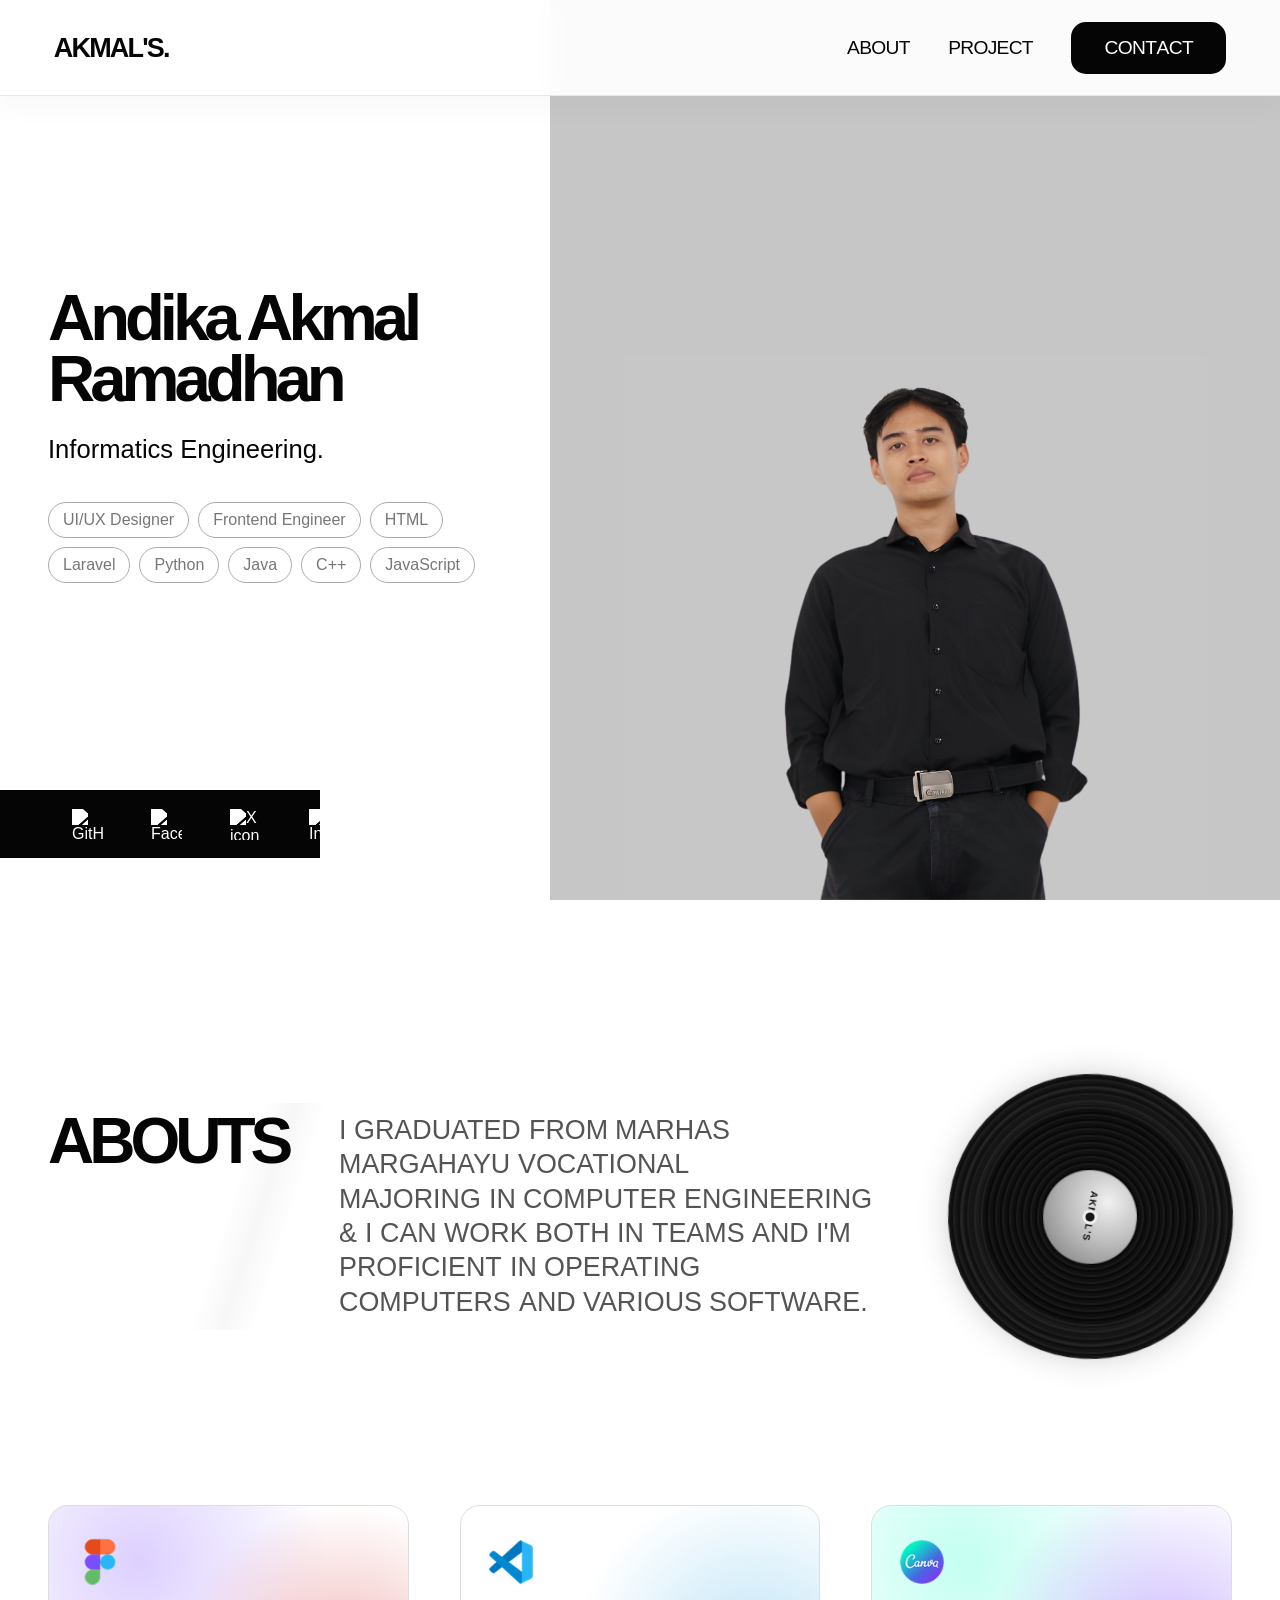
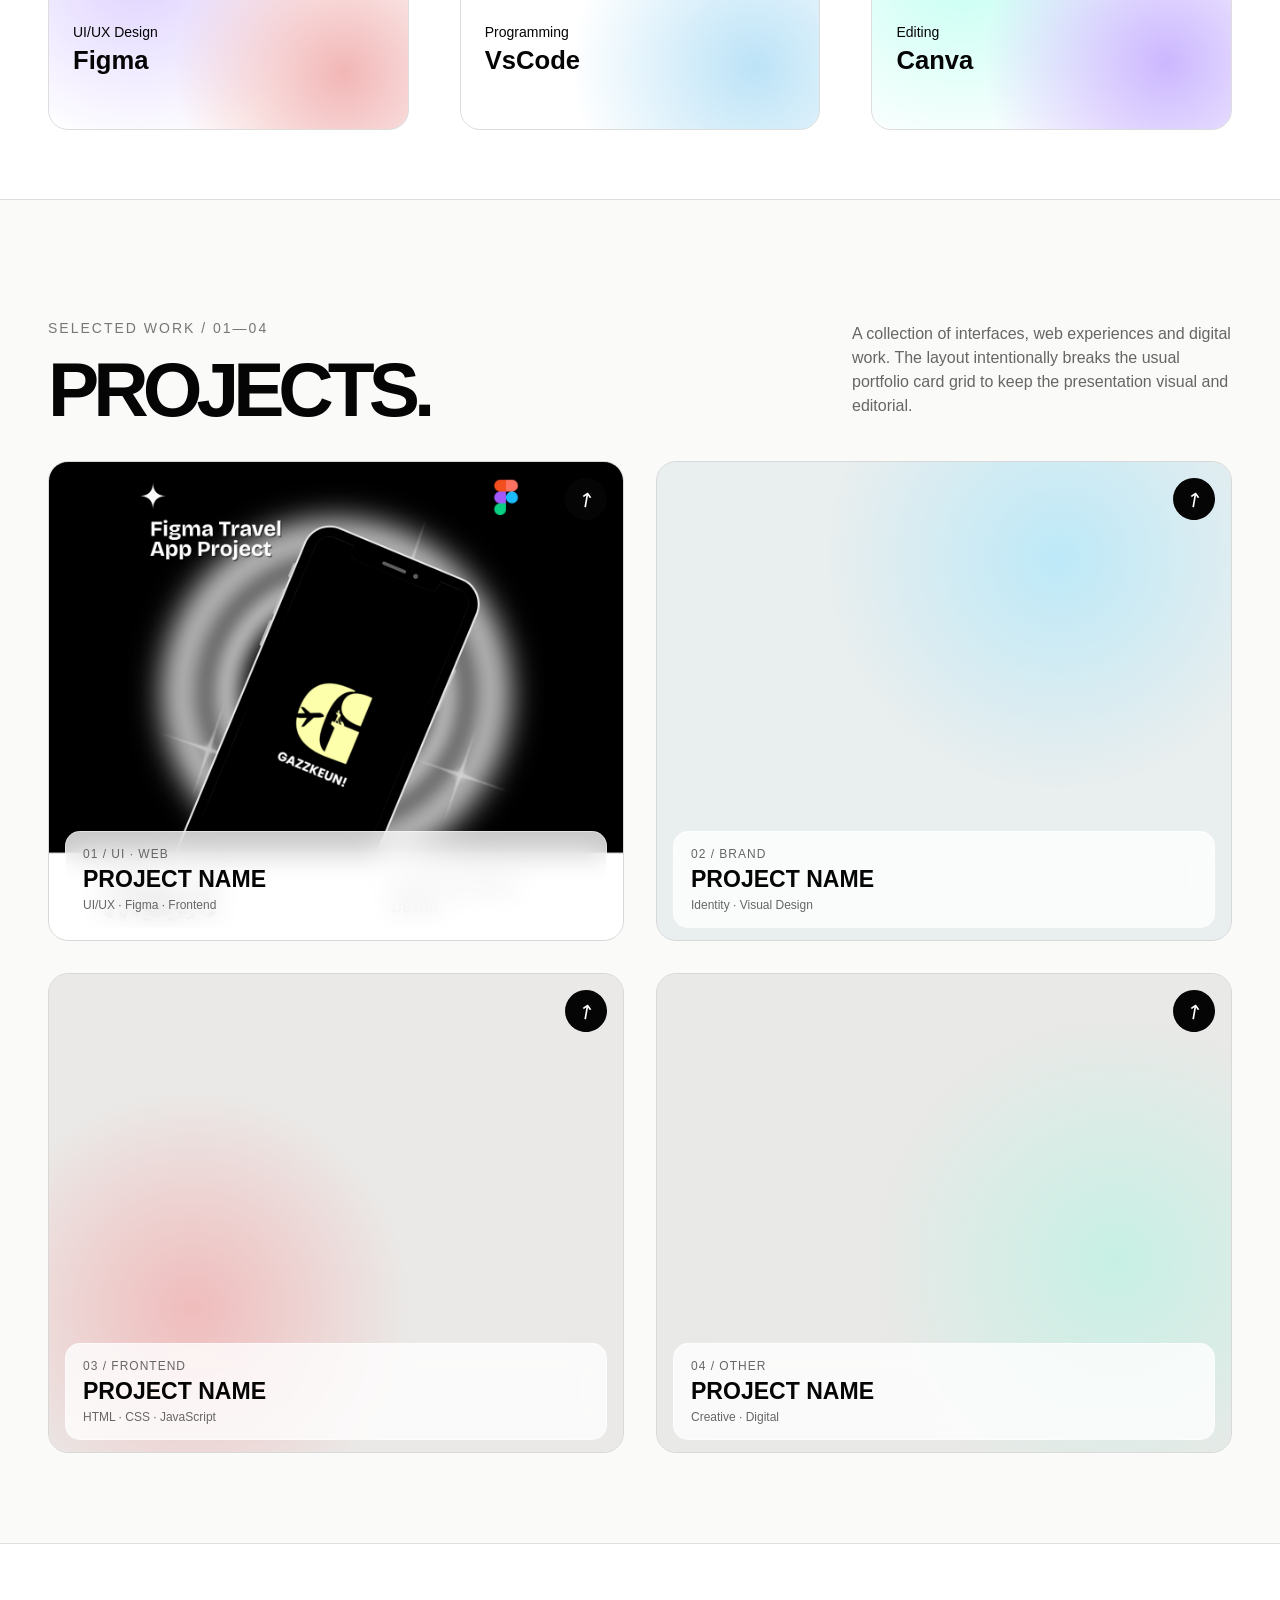
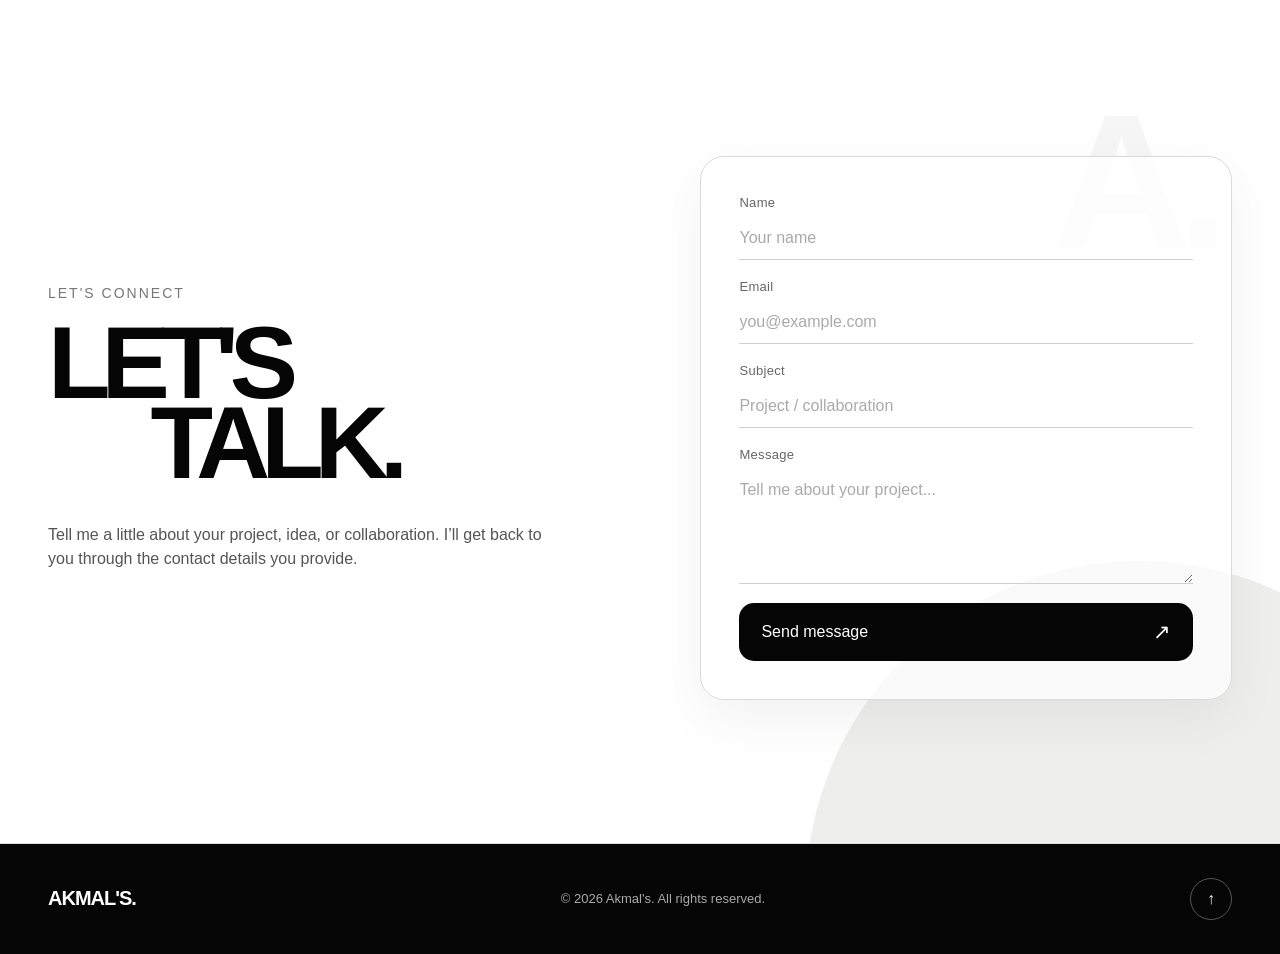
==== commit d5215c56: "Navbar : Changa font size at navbar" ====
--- a/index.html
+++ b/index.html
@@ -127,10 +127,10 @@
 
         .nav-contact {
             position: relative;
-            min-width: clamp(185px, 11vw, 225px);
-            min-height: 62px;
-            padding: 0 27px;
-            border-radius: 17px;
+            min-width: clamp(155px, 9.5vw, 195px);
+            min-height: 52px;
+            padding: 0 22px;
+            border-radius: 15px;
             display: inline-flex;
             align-items: center;
             justify-content: center;
@@ -341,7 +341,7 @@
             position: absolute;
             left: 0;
             bottom: 42px;
-            width: 35%;
+            width: 25%;
             height: 68px;
             background: var(--black);
             display: flex;
@@ -356,7 +356,7 @@
             display: flex;
             align-items: center;
             justify-content: center;
-            flex: 0 0 31px;
+            flex: 0 0 35px;
             transition: transform .35s var(--ease);
         }
 
@@ -2786,7 +2786,36 @@
                 animation: none;
             }
         }
-    </style>
+    
+        /* =========================================================
+           PROJECT CARD SIZE — matched to debug.html
+           Desktop only. Everything else stays untouched.
+        ========================================================= */
+        @media (min-width: 761px) {
+            .projects {
+                height: auto;
+                min-height: 100vh;
+                padding: 120px 48px 90px;
+                overflow: visible;
+            }
+
+            .projects-head {
+                margin-bottom: 40px;
+            }
+
+            .project-grid {
+                height: auto;
+                grid-template-rows: none;
+                gap: 32px;
+            }
+
+            .project-card {
+                height: 480px;
+                min-height: 0;
+            }
+        }
+
+</style>
 </head>
 
 <body>
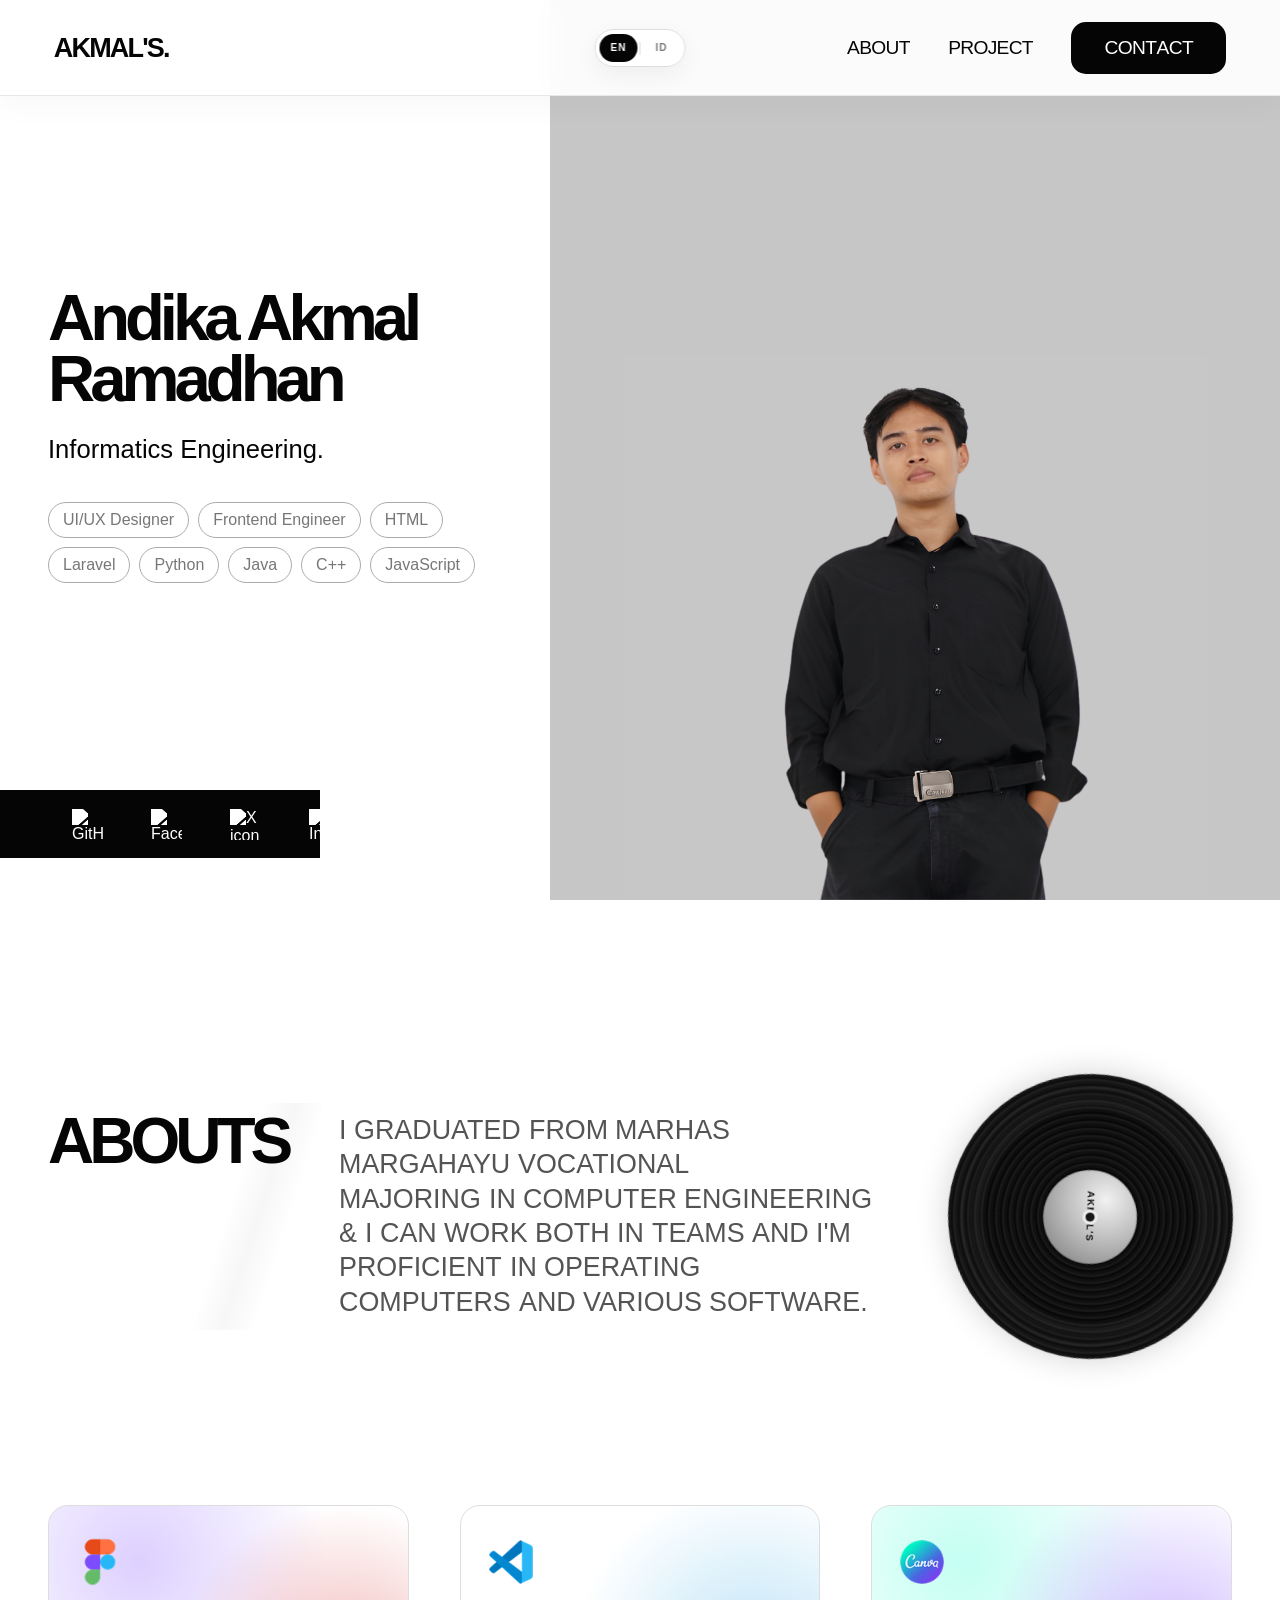
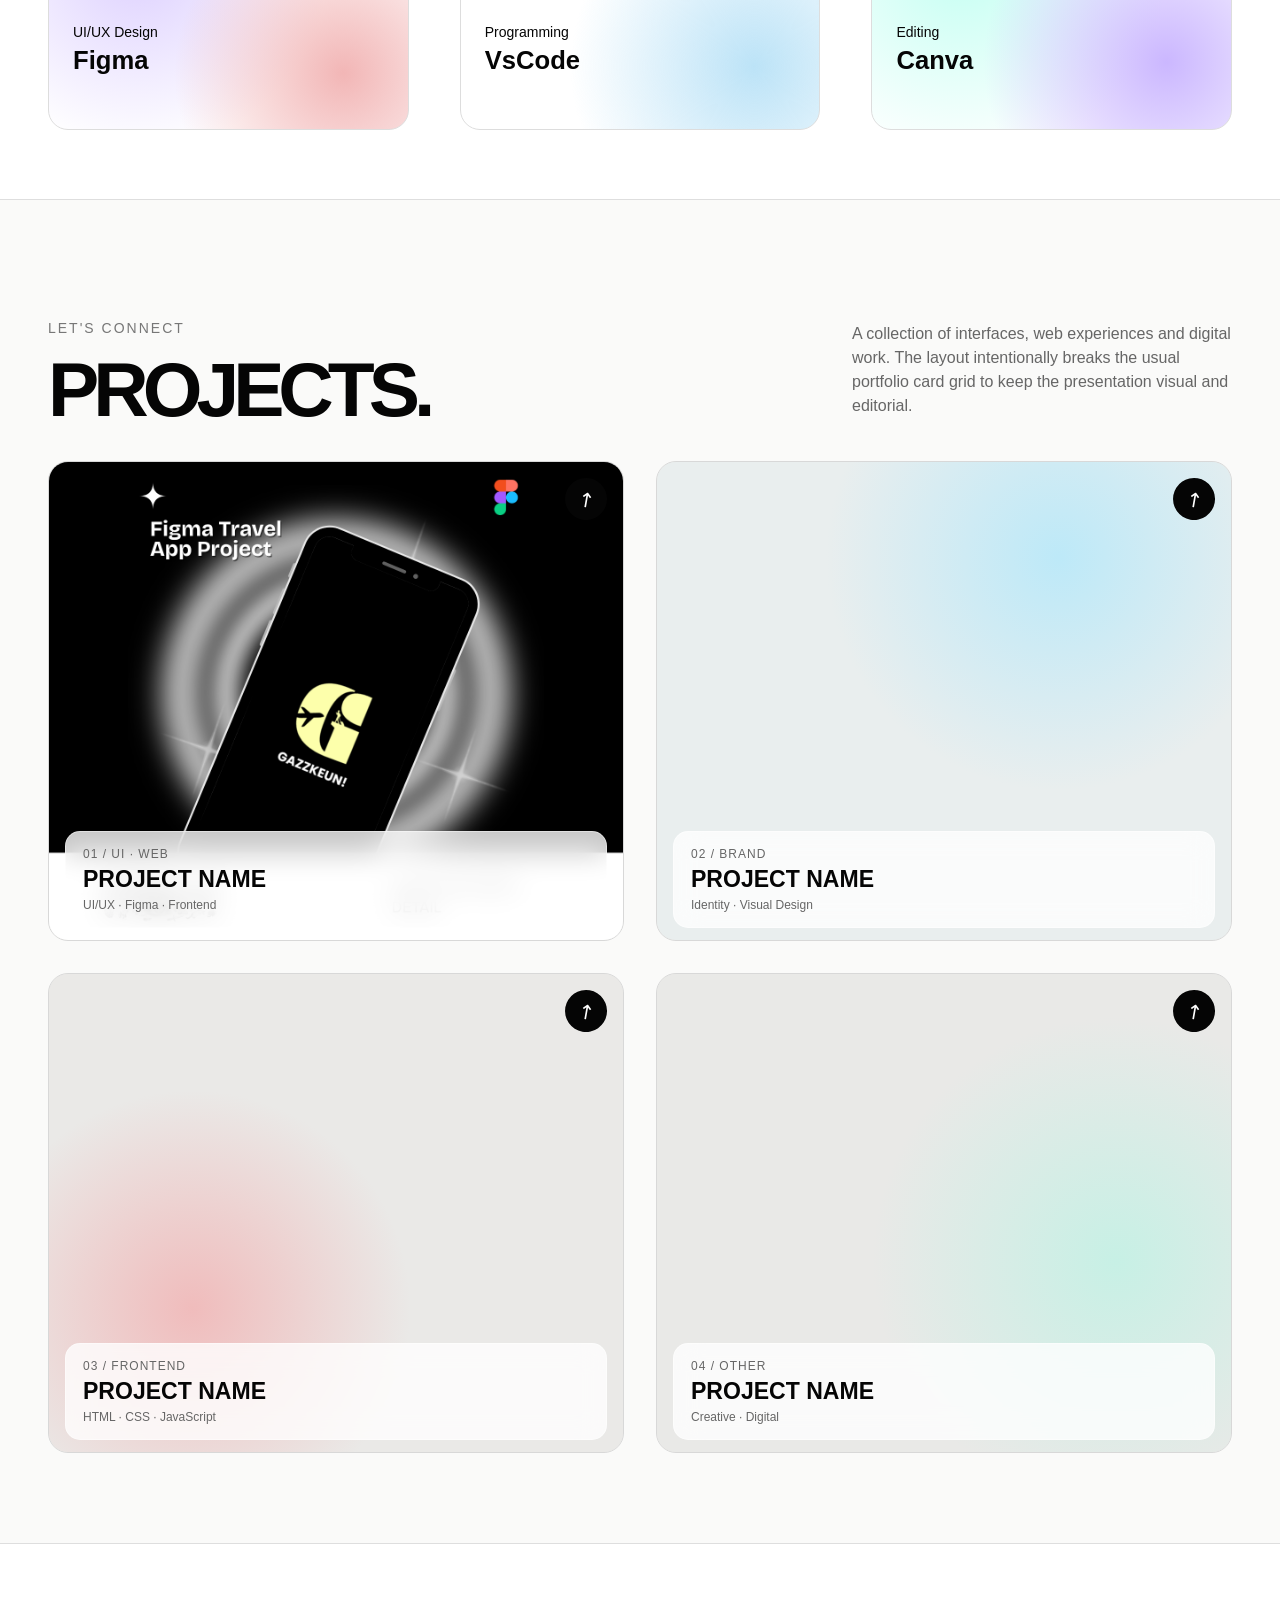
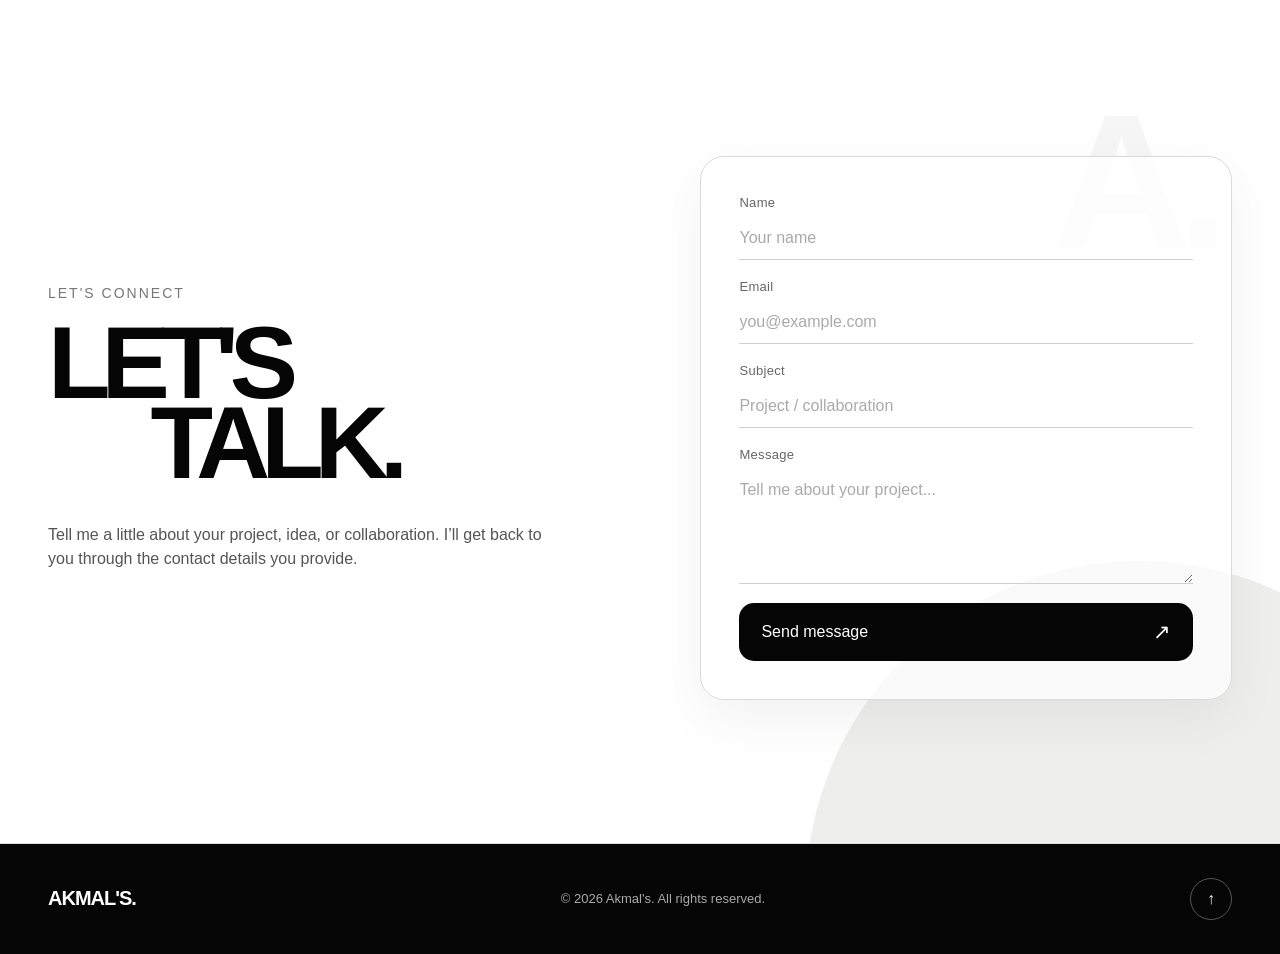
==== commit ebb12a6c: "feat: refine portfolio UI, language switch, and mobile experience" ====
--- a/index.html
+++ b/index.html
@@ -2815,6 +2815,341 @@
             }
         }
 
+
+        /* =========================================================
+           CONTACT TOAST — larger + more visible
+           Only notification styling/position is changed.
+        ========================================================= */
+        .contact-toast {
+            left: 50%;
+            right: auto;
+            top: 112px;
+            bottom: auto;
+            width: min(480px, calc(100vw - 48px));
+            min-height: 96px;
+            padding: 18px 18px 18px 20px;
+            grid-template-columns: 46px 1fr 34px;
+            gap: 15px;
+            border-radius: 22px;
+            background: rgba(8,8,8,.96);
+            border: 1px solid rgba(255,255,255,.16);
+            box-shadow:
+                0 22px 70px rgba(0,0,0,.28),
+                0 0 0 1px rgba(0,0,0,.04);
+            transform: translate(-50%, -18px) scale(.94);
+            backdrop-filter: blur(20px);
+            -webkit-backdrop-filter: blur(20px);
+        }
+
+        .contact-toast::before {
+            content: "";
+            position: absolute;
+            left: 18px;
+            right: 18px;
+            top: 0;
+            height: 2px;
+            border-radius: 999px;
+            background: linear-gradient(
+                90deg,
+                transparent,
+                rgba(255,255,255,.9),
+                transparent
+            );
+            opacity: .75;
+        }
+
+        .contact-toast.is-visible {
+            animation: toastInTop .65s var(--ease) forwards;
+        }
+
+        .contact-toast.is-hiding {
+            animation: toastOutTop .5s var(--ease) forwards;
+        }
+
+        .toast-mark {
+            width: 46px;
+            height: 46px;
+            border-radius: 14px;
+            background: #fff;
+            box-shadow: 0 0 0 1px rgba(255,255,255,.18);
+        }
+
+        .toast-mark span {
+            width: 13px;
+            height: 13px;
+        }
+
+        .toast-copy {
+            gap: 6px;
+        }
+
+        .toast-copy strong {
+            font-size: 14px;
+            letter-spacing: 1.8px;
+        }
+
+        .toast-copy small {
+            font-size: 13px;
+            line-height: 1.4;
+            color: #b8b8b8;
+        }
+
+        .toast-close {
+            width: 34px;
+            height: 34px;
+            font-size: 21px;
+        }
+
+        @keyframes toastInTop {
+            0% {
+                opacity: 0;
+                transform: translate(-50%, -18px) scale(.94);
+                filter: blur(5px);
+            }
+            100% {
+                opacity: 1;
+                transform: translate(-50%, 0) scale(1);
+                filter: blur(0);
+            }
+        }
+
+        @keyframes toastOutTop {
+            0% {
+                opacity: 1;
+                transform: translate(-50%, 0) scale(1);
+                filter: blur(0);
+            }
+            100% {
+                opacity: 0;
+                transform: translate(-50%, -10px) scale(.97);
+                filter: blur(2px);
+            }
+        }
+
+        @media (max-width: 760px) {
+            .contact-toast {
+                top: 82px;
+                bottom: auto;
+                left: 12px;
+                right: 12px;
+                width: auto;
+                min-height: 88px;
+                padding: 16px;
+                grid-template-columns: 42px 1fr 30px;
+                gap: 12px;
+                border-radius: 19px;
+            }
+
+            .contact-toast::before {
+                left: 14px;
+                right: 14px;
+            }
+
+            .toast-mark {
+                width: 42px;
+                height: 42px;
+                border-radius: 12px;
+            }
+
+            .toast-copy strong {
+                font-size: 12px;
+                letter-spacing: 1.5px;
+            }
+
+            .toast-copy small {
+                font-size: 12px;
+            }
+
+            .toast-close {
+                width: 30px;
+                height: 30px;
+                font-size: 19px;
+            }
+
+            @keyframes toastInTop {
+                0% {
+                    opacity: 0;
+                    transform: translateY(-14px) scale(.96);
+                    filter: blur(4px);
+                }
+                100% {
+                    opacity: 1;
+                    transform: translateY(0) scale(1);
+                    filter: blur(0);
+                }
+            }
+
+            @keyframes toastOutTop {
+                0% {
+                    opacity: 1;
+                    transform: translateY(0) scale(1);
+                    filter: blur(0);
+                }
+                100% {
+                    opacity: 0;
+                    transform: translateY(-8px) scale(.98);
+                    filter: blur(2px);
+                }
+            }
+        }
+
+
+        /* =========================================================
+           LANGUAGE SWITCH
+           Hidden during the navbar intro, then revealed after it.
+        ========================================================= */
+        .language-switch {
+            position: absolute;
+            left: 50%;
+            top: 50%;
+            z-index: 4;
+            display: inline-flex;
+            align-items: center;
+            gap: 2px;
+            padding: 4px;
+            border: 1px solid #dedede;
+            border-radius: 999px;
+            background: rgba(255,255,255,.88);
+            box-shadow: 0 8px 24px rgba(0,0,0,.055);
+            backdrop-filter: blur(12px);
+            -webkit-backdrop-filter: blur(12px);
+            opacity: 0;
+            visibility: hidden;
+            pointer-events: none;
+            transform: translate(-50%, -50%) translateY(-9px) scale(.92);
+        }
+
+        .nav-ready .language-switch {
+            visibility: visible;
+            pointer-events: auto;
+            animation: languageReveal .65s cubic-bezier(.22,1,.36,1) 1.08s forwards;
+        }
+
+        .lang-option {
+            min-width: 38px;
+            height: 28px;
+            padding: 0 10px;
+            border: 0;
+            border-radius: 999px;
+            background: transparent;
+            color: #777;
+            font: 700 10px/1 Arial, Helvetica, sans-serif;
+            letter-spacing: 1px;
+            cursor: pointer;
+            transition:
+                color .3s ease,
+                background .3s ease,
+                transform .3s var(--ease);
+        }
+
+        .lang-option:hover {
+            color: #111;
+            transform: translateY(-1px);
+        }
+
+        .lang-option.is-active {
+            background: #050505;
+            color: #fff;
+        }
+
+        .lang-divider {
+            width: 1px;
+            height: 13px;
+            background: #d5d5d5;
+            opacity: .8;
+        }
+
+        @keyframes languageReveal {
+            0% {
+                opacity: 0;
+                transform: translate(-50%, -50%) translateY(-9px) scale(.92);
+                filter: blur(4px);
+            }
+            100% {
+                opacity: 1;
+                transform: translate(-50%, -50%) translateY(0) scale(1);
+                filter: blur(0);
+            }
+        }
+
+       @media (max-width: 760px) {
+            .language-switch {
+                left: calc(50% + 30px);
+                top: 50%;
+                padding: 3px;
+                gap: 2px;
+                border-radius: 999px;
+                box-shadow: 0 7px 18px rgba(0,0,0,.05);
+                transform: translate(-50%, -50%) translateY(-9px) scale(.92);
+            }
+
+            .nav-ready .language-switch {
+                animation: languageReveal .65s cubic-bezier(.22,1,.36,1) 1.08s forwards;
+            }
+
+            .lang-option {
+                min-width: 35px;
+                width: 35px;
+                height: 27px;
+                padding: 0;
+                display: grid;
+                place-items: center;
+                font-size: 9px;
+                letter-spacing: .9px;
+            }
+
+            .lang-divider {
+                height: 12px;
+            }
+        }
+
+
+        /* =========================================================
+           MOBILE PERFORMANCE — skip desktop navbar intro on mobile
+           No first-load hamburger animation; language switch appears
+           immediately after the mobile navbar is ready.
+        ========================================================= */
+        @media (max-width: 760px) {
+            .nav-toggle {
+                transition: none;
+            }
+
+            .nav-toggle::before,
+            .nav-toggle::after,
+            .nav-toggle span {
+                transition: none;
+            }
+
+            .nav-ready .nav-toggle {
+                transition:
+                    transform .55s var(--ease),
+                    border-radius .55s var(--ease),
+                    background .3s ease;
+            }
+
+            .nav-ready .nav-toggle::before {
+                transition:
+                    transform .55s var(--ease),
+                    opacity .3s ease;
+            }
+
+            .nav-ready .nav-toggle::after {
+                transition: none;
+            }
+
+            .nav-ready .nav-toggle span {
+                transition:
+                    transform .55s var(--ease),
+                    width .45s var(--ease),
+                    left .45s var(--ease),
+                    top .45s var(--ease);
+            }
+
+            .nav-ready .language-switch {
+                animation-delay: 0s;
+            }
+        }
+
 </style>
 </head>
 
@@ -2831,6 +3166,15 @@
         <div class="nav-inner">
 
             <a class="brand" href="#home" id="brandHome">AKMAL'S.</a>
+            <div class="language-switch" id="languageSwitch"
+                 role="group" aria-label="Language selector">
+                <button class="lang-option is-active" type="button"
+                        data-lang="en" aria-pressed="true">EN</button>
+                <span class="lang-divider" aria-hidden="true"></span>
+                <button class="lang-option" type="button"
+                        data-lang="id" aria-pressed="false">ID</button>
+            </div>
+
 
             <nav class="nav-links" aria-label="Main navigation">
                 <a class="nav-link" href="#about" aria-label="ABOUT">
@@ -3400,6 +3744,15 @@
 
         window.addEventListener("load", () => {
             const navbar = document.getElementById("navbar");
+            if (!navbar) return;
+
+            const isMobile = window.matchMedia("(max-width: 760px)").matches;
+
+            // Desktop keeps the original intro. Mobile skips it for faster first paint.
+            if (isMobile) {
+                navbar.classList.add("nav-ready");
+                return;
+            }
 
             // Let the centered brand breathe first, then expand the navigation.
             setTimeout(() => {
@@ -3871,5 +4224,352 @@
         });
     </script>
 
+
+
+    <script>
+        /* =========================================================
+           LANGUAGE SWITCHER
+           Default: English.
+           Switches visible portfolio copy between English / Indonesian.
+        ========================================================== */
+        document.addEventListener("DOMContentLoaded", () => {
+            const languageSwitch = document.getElementById("languageSwitch");
+            if (!languageSwitch) return;
+
+            const navbar = document.getElementById("navbar");
+            const options = [...languageSwitch.querySelectorAll(".lang-option")];
+
+            const navLinks = [...document.querySelectorAll(".nav-link")];
+            const mobileLinks = [...document.querySelectorAll(".mobile-link")];
+            const heroSubtitle = document.querySelector(".hero-subtitle");
+            const roles = [...document.querySelectorAll(".role")];
+            const aboutHeading = document.querySelector(".about-heading");
+            const aboutLyric = document.querySelector(".about-lyric");
+            const skillLabels = [...document.querySelectorAll(".skill-label")];
+            const projectsKicker = document.querySelector(".projects-head .contact-kicker");
+            const projectsTitle = document.querySelector(".projects-title");
+            const projectsIntro = document.querySelector(".projects-intro");
+            const projectCards = [...document.querySelectorAll(".project-card")];
+
+            const contactKicker = document.querySelector(".contact-kicker");
+            const contactTitle = document.querySelector(".contact-title");
+            const contactCopy = document.querySelector(".contact-copy");
+            const formLabels = {
+                name: document.querySelector('label[for="contact-name"]'),
+                email: document.querySelector('label[for="contact-email"]'),
+                subject: document.querySelector('label[for="contact-subject"]'),
+                message: document.querySelector('label[for="contact-message"]')
+            };
+            const inputs = {
+                name: document.getElementById("contact-name"),
+                email: document.getElementById("contact-email"),
+                subject: document.getElementById("contact-subject"),
+                message: document.getElementById("contact-message")
+            };
+            const submitButton = document.querySelector(".contact-submit span:first-child");
+            const toastTitle = document.querySelector(".toast-copy strong");
+            const toastCopy = document.querySelector(".toast-copy small");
+            const toastClose = document.querySelector(".toast-close");
+            const footerCopy = document.querySelector(".footer-copy");
+            const projectModal = document.getElementById("projectModal");
+            const projectModalKicker = document.getElementById("projectModalKicker");
+            const projectModalTitle = document.getElementById("projectModalTitle");
+            const projectModalDescription = document.getElementById("projectModalDescription");
+            const projectModalTags = document.getElementById("projectModalTags");
+            const projectModalMetaLabels = [...document.querySelectorAll(".modal-meta-label")];
+            const projectModalRole = document.querySelectorAll(".modal-meta-value")[1];
+            const projectModalStatus = document.querySelectorAll(".modal-meta-value")[2];
+            const projectModalClose = document.getElementById("projectModalClose");
+
+            const originalProjectCards = projectCards.map(card => ({
+                card,
+                number: card.querySelector(".project-number"),
+                name: card.querySelector(".project-name"),
+                tags: card.querySelector(".project-tags"),
+                en: {
+                    title: card.dataset.title || "PROJECT",
+                    kicker: card.dataset.kicker || "SELECTED WORK",
+                    tags: card.dataset.tags || "",
+                    description: card.dataset.description || "",
+                    aria: card.getAttribute("aria-label") || ""
+                }
+            }));
+
+            const translations = {
+                en: {
+                    nav: ["ABOUT", "PROJECT", "CONTACT"],
+                    heroSubtitle: "Informatics Engineering.",
+                    roles: ["UI/UX Designer", "Frontend Engineer", "HTML", "Laravel", "Python", "Java", "C++", "JavaScript"],
+                    aboutHeading: "ABOUTS",
+                    aboutLyric: [
+                        ["I", "GRADUATED", "FROM", "MARHAS"],
+                        ["MARGAHAYU", "VOCATIONAL"],
+                        ["MAJORING", "IN", "COMPUTER", "ENGINEERING"],
+                        ["&", "I", "CAN", "WORK", "BOTH", "IN", "TEAMS", "AND", "I'M"],
+                        ["PROFICIENT", "IN", "OPERATING"],
+                        ["COMPUTERS", "AND", "VARIOUS", "SOFTWARE."]
+                    ],
+                    skillLabels: ["UI/UX Design", "Programming", "Editing"],
+                    projectsKicker: "SELECTED WORK / 01—04",
+                    projectsTitle: "PROJECTS.",
+                    projectsIntro: "A collection of interfaces, web experiences and digital work. The layout intentionally breaks the usual portfolio card grid to keep the presentation visual and editorial.",
+                    cardName: "PROJECT NAME",
+                    contactKicker: "LET'S CONNECT",
+                    contactTitle: ["LET'S", "TALK."],
+                    contactCopy: "Tell me a little about your project, idea, or collaboration. I’ll get back to you through the contact details you provide.",
+                    labels: ["Name", "Email", "Subject", "Message"],
+                    placeholders: ["Your name", "you@example.com", "Project / collaboration", "Tell me about your project..."],
+                    send: "Send message",
+                    toastTitle: "MESSAGE CAPTURED",
+                    toastCopy: "Your message is ready to be received.",
+                    footer: "© 2026 Akmal's. All rights reserved.",
+                    modalMeta: ["Tools", "Role", "Status"],
+                    modalRole: "UI/UX Designer · Frontend",
+                    modalStatus: "Selected work",
+                    modalClose: "Close project details",
+                    title: "Akmal's — Informatics Engineering Portfolio"
+                },
+                id: {
+                    nav: ["TENTANG", "PROYEK", "KONTAK"],
+                    heroSubtitle: "Teknik Informatika.",
+                    roles: ["Desainer UI/UX", "Frontend Engineer", "HTML", "Laravel", "Python", "Java", "C++", "JavaScript"],
+                    aboutHeading: "TENTANG",
+                    aboutLyric: [
+                        ["SAYA", "LULUS", "DARI"],
+                        ["SMK", "MARHAS", "MARGAHAYU"],
+                        ["JURUSAN", "TEKNIK", "KOMPUTER"],
+                        ["&", "SAYA", "DAPAT", "BEKERJA", "DALAM", "TIM"],
+                        ["DAN", "MAHIR", "MENGOPERASIKAN"],
+                        ["KOMPUTER", "SERTA", "BERBAGAI", "PERANGKAT", "LUNAK."]
+                    ],
+                    skillLabels: ["Desain UI/UX", "Pemrograman", "Penyuntingan"],
+                    projectsKicker: "KARYA PILIHAN / 01—04",
+                    projectsTitle: "PROYEK.",
+                    projectsIntro: "Kumpulan antarmuka, pengalaman web, dan karya digital. Tata letak ini sengaja memecah pola grid portofolio agar tampil lebih visual dan editorial.",
+                    cardName: "NAMA PROYEK",
+                    contactKicker: "MARI TERHUBUNG",
+                    contactTitle: ["MARI", "BICARA."],
+                    contactCopy: "Ceritakan sedikit tentang proyek, ide, atau kolaborasi yang kamu miliki. Saya akan menghubungi kembali melalui detail kontak yang kamu berikan.",
+                    labels: ["Nama", "Email", "Subjek", "Pesan"],
+                    placeholders: ["Nama kamu", "kamu@example.com", "Proyek / kolaborasi", "Ceritakan tentang proyek kamu..."],
+                    send: "Kirim pesan",
+                    toastTitle: "PESAN DITERIMA",
+                    toastCopy: "Pesan kamu siap untuk diterima.",
+                    footer: "© 2026 Akmal's. Seluruh hak dilindungi.",
+                    modalMeta: ["Alat", "Peran", "Status"],
+                    modalRole: "Desainer UI/UX · Frontend",
+                    modalStatus: "Karya pilihan",
+                    modalClose: "Tutup detail proyek",
+                    title: "Akmal's — Portofolio Teknik Informatika"
+                }
+            };
+
+            const projectTranslations = {
+                en: {
+                    1: {
+                        title: "Web Experience",
+                        kicker: "01 / UI · WEB",
+                        tags: "UI/UX · Figma · Frontend",
+                        description: "A digital interface focused on hierarchy, visual rhythm, and responsive interaction.",
+                        aria: "Open Web Experience project details"
+                    },
+                    2: {
+                        title: "Visual Identity",
+                        kicker: "02 / BRAND",
+                        tags: "Identity · Visual Design",
+                        description: "A visual direction exploring typography, composition, and a consistent digital identity.",
+                        aria: "Open Visual Identity project details"
+                    },
+                    3: {
+                        title: "Frontend Build",
+                        kicker: "03 / FRONTEND",
+                        tags: "HTML · CSS · JavaScript",
+                        description: "A frontend implementation translating a visual concept into a polished interactive web page.",
+                        aria: "Open Frontend Build project details"
+                    },
+                    4: {
+                        title: "Creative Project",
+                        kicker: "04 / OTHER",
+                        tags: "Creative · Digital",
+                        description: "An experimental digital piece combining layout, motion, and visual storytelling.",
+                        aria: "Open Creative Project project details"
+                    }
+                },
+                id: {
+                    1: {
+                        title: "Pengalaman Web",
+                        kicker: "01 / UI · WEB",
+                        tags: "UI/UX · Figma · Frontend",
+                        description: "Antarmuka digital yang berfokus pada hierarki, ritme visual, dan interaksi responsif.",
+                        aria: "Buka detail proyek Pengalaman Web"
+                    },
+                    2: {
+                        title: "Identitas Visual",
+                        kicker: "02 / MEREK",
+                        tags: "Identitas · Desain Visual",
+                        description: "Eksplorasi arah visual melalui tipografi, komposisi, dan identitas digital yang konsisten.",
+                        aria: "Buka detail proyek Identitas Visual"
+                    },
+                    3: {
+                        title: "Implementasi Frontend",
+                        kicker: "03 / FRONTEND",
+                        tags: "HTML · CSS · JavaScript",
+                        description: "Implementasi frontend yang menerjemahkan konsep visual menjadi halaman web interaktif yang rapi.",
+                        aria: "Buka detail proyek Implementasi Frontend"
+                    },
+                    4: {
+                        title: "Proyek Kreatif",
+                        kicker: "04 / LAINNYA",
+                        tags: "Kreatif · Digital",
+                        description: "Eksperimen digital yang menggabungkan tata letak, gerakan, dan storytelling visual.",
+                        aria: "Buka detail proyek Proyek Kreatif"
+                    }
+                }
+            };
+
+            const setAnimatedNavText = (element, value) => {
+                if (!element) return;
+                element.innerHTML = [...value].map((char, index) => {
+                    const safe = char === " " ? "&nbsp;" : char;
+                    return `<span class="nav-letter" style="--i:${index}">${safe}</span>`;
+                }).join("");
+            };
+
+            const setAboutLyric = (linesData) => {
+                if (!aboutLyric) return;
+
+                aboutLyric.innerHTML = linesData.map(line =>
+                    `<span class="lyric-line">${
+                        line.map(word => `<span class="lyric-word">${word}</span>`).join("")
+                    }</span>`
+                ).join("");
+
+                aboutLyric.querySelectorAll(".lyric-word").forEach((word, index) => {
+                    word.style.setProperty("--lyric-index", index);
+                });
+            };
+
+            const applyLanguage = language => {
+                const t = translations[language] || translations.en;
+
+                document.documentElement.lang = language;
+                document.title = t.title;
+
+                navLinks.forEach((link, index) => setAnimatedNavText(link, t.nav[index]));
+                mobileLinks.forEach((link, index) => {
+                    link.textContent = t.nav[index];
+                });
+
+                if (heroSubtitle) heroSubtitle.textContent = t.heroSubtitle;
+
+                roles.forEach((role, index) => {
+                    if (t.roles[index]) role.textContent = t.roles[index];
+                });
+
+                if (aboutHeading) aboutHeading.textContent = t.aboutHeading;
+                setAboutLyric(t.aboutLyric);
+
+                skillLabels.forEach((label, index) => {
+                    if (t.skillLabels[index]) label.textContent = t.skillLabels[index];
+                });
+
+                if (projectsKicker) projectsKicker.textContent = t.projectsKicker;
+                if (projectsTitle) projectsTitle.textContent = t.projectsTitle;
+                if (projectsIntro) projectsIntro.textContent = t.projectsIntro;
+
+                originalProjectCards.forEach(({card, number, name, tags}, index) => {
+                    const project = projectTranslations[language][index + 1];
+                    if (!project) return;
+
+                    number.textContent = project.kicker;
+                    name.textContent = t.cardName;
+                    tags.textContent = project.tags;
+
+                    card.dataset.title = project.title;
+                    card.dataset.kicker = project.kicker;
+                    card.dataset.tags = project.tags;
+                    card.dataset.description = project.description;
+                    card.setAttribute("aria-label", project.aria);
+                });
+
+                if (contactKicker) contactKicker.textContent = t.contactKicker;
+                if (contactTitle) {
+                    const spans = contactTitle.querySelectorAll("span");
+                    spans.forEach((span, index) => {
+                        if (t.contactTitle[index]) span.textContent = t.contactTitle[index];
+                    });
+                }
+                if (contactCopy) contactCopy.textContent = t.contactCopy;
+
+                const labelValues = Object.values(formLabels);
+                labelValues.forEach((label, index) => {
+                    if (label && t.labels[index]) label.textContent = t.labels[index];
+                });
+
+                inputs.name?.setAttribute("placeholder", t.placeholders[0]);
+                inputs.email?.setAttribute("placeholder", t.placeholders[1]);
+                inputs.subject?.setAttribute("placeholder", t.placeholders[2]);
+                inputs.message?.setAttribute("placeholder", t.placeholders[3]);
+
+                if (submitButton) submitButton.textContent = t.send;
+                if (toastTitle) toastTitle.textContent = t.toastTitle;
+                if (toastCopy) toastCopy.textContent = t.toastCopy;
+                if (toastClose) toastClose.setAttribute("aria-label", language === "id" ? "Tutup notifikasi" : "Close notification");
+                if (footerCopy) footerCopy.textContent = t.footer;
+
+                projectModalMetaLabels.forEach((label, index) => {
+                    if (t.modalMeta[index]) label.textContent = t.modalMeta[index];
+                });
+                if (projectModalRole) projectModalRole.textContent = t.modalRole;
+                if (projectModalStatus) projectModalStatus.textContent = t.modalStatus;
+                if (projectModalClose) projectModalClose.setAttribute("aria-label", t.modalClose);
+
+                // Keep an already-open project modal synchronized with the selected language.
+                if (projectModal?.classList.contains("is-open")) {
+                    const activeCard = window.__activeProjectCardForLanguage;
+                    if (activeCard) {
+                        const projectIndex = Number(activeCard.dataset.project);
+                        const current = projectTranslations[language][projectIndex];
+                        if (current) {
+                            if (projectModalKicker) projectModalKicker.textContent = current.kicker;
+                            if (projectModalTitle) projectModalTitle.textContent = current.title;
+                            if (projectModalDescription) projectModalDescription.textContent = current.description;
+                            if (projectModalTags) projectModalTags.textContent = current.tags;
+                        }
+                    }
+                }
+
+                options.forEach(option => {
+                    const active = option.dataset.lang === language;
+                    option.classList.toggle("is-active", active);
+                    option.setAttribute("aria-pressed", active ? "true" : "false");
+                });
+
+                languageSwitch.setAttribute(
+                    "aria-label",
+                    language === "id" ? "Pilih bahasa, Indonesia aktif" : "Language selector, English active"
+                );
+            };
+
+            options.forEach(option => {
+                option.addEventListener("click", () => {
+                    const language = option.dataset.lang;
+                    if (!translations[language]) return;
+                    applyLanguage(language);
+                });
+            });
+
+            // Default language remains English on each fresh page load.
+            applyLanguage("en");
+
+            // Give the project-modal script a reference to whichever card is open.
+            projectCards.forEach(card => {
+                card.addEventListener("click", () => {
+                    window.__activeProjectCardForLanguage = card;
+                });
+            });
+        });
+    </script>
+
 </body>
 </html> 
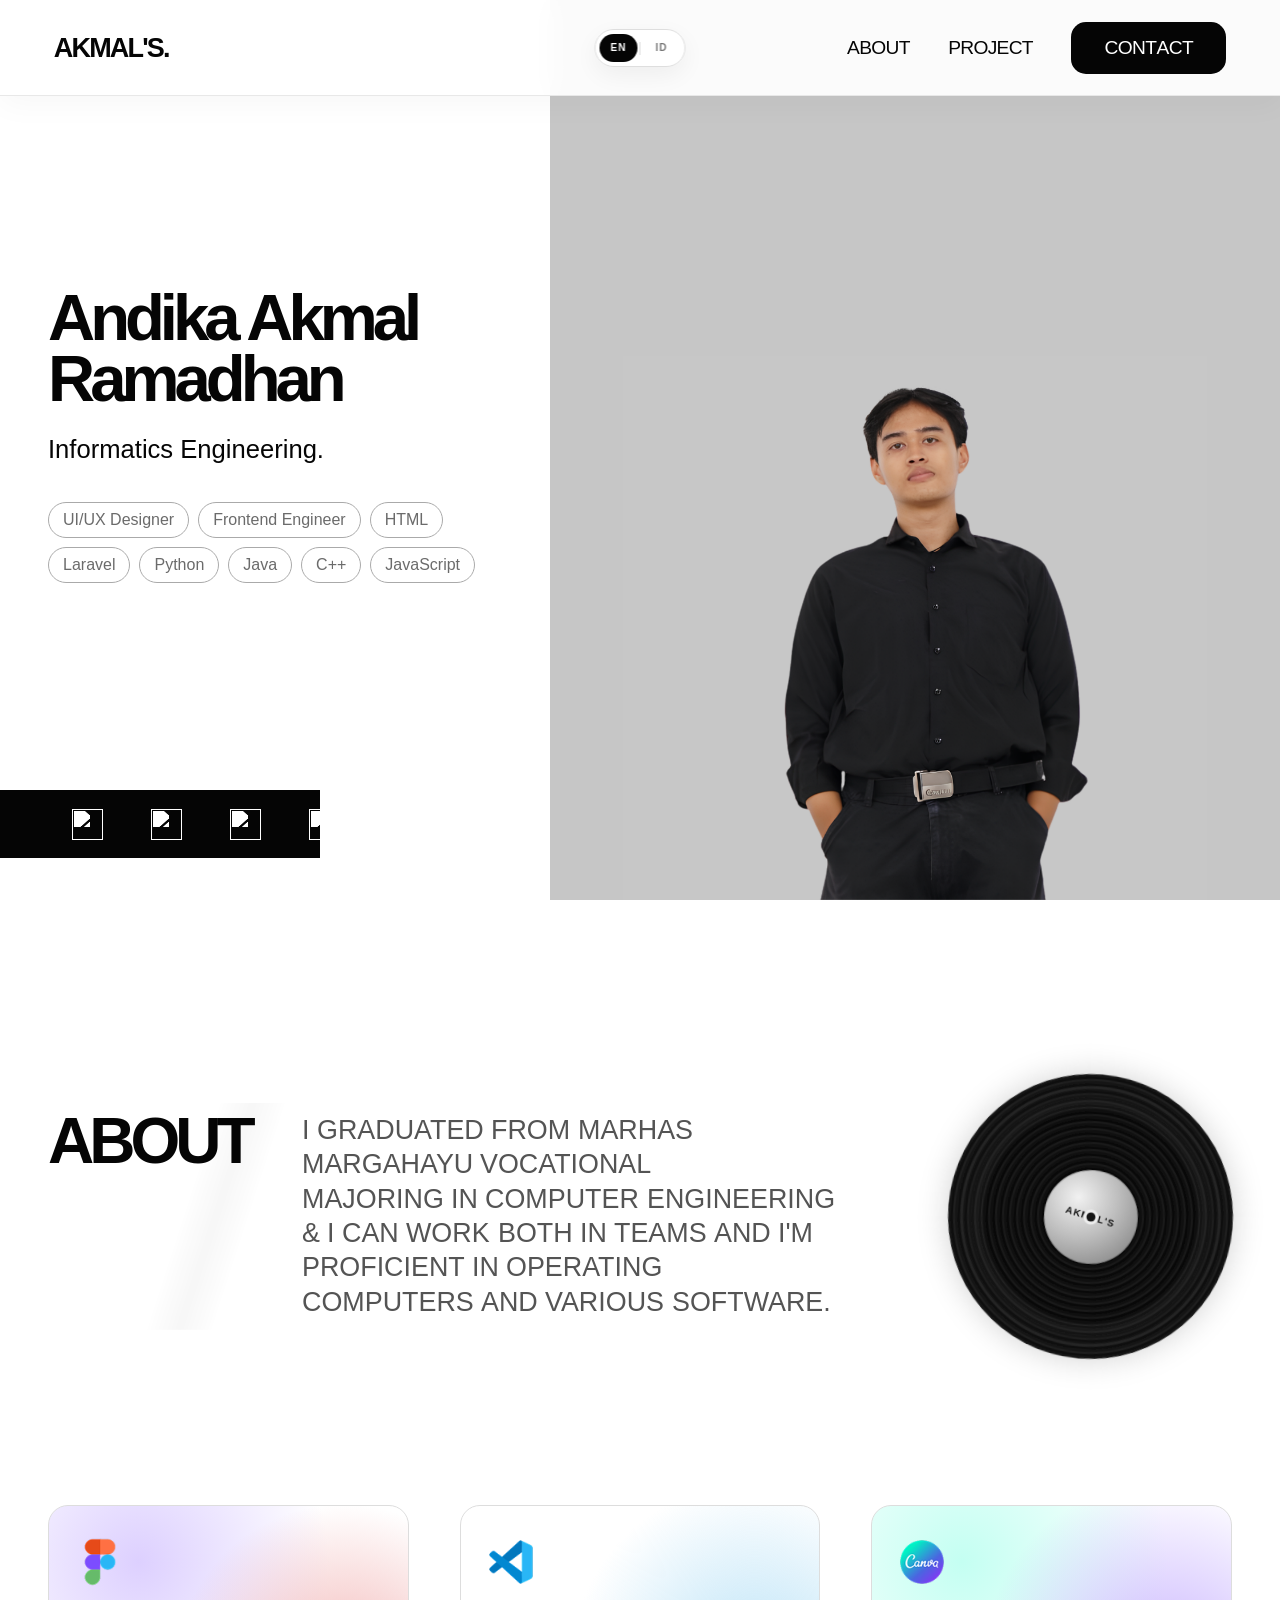
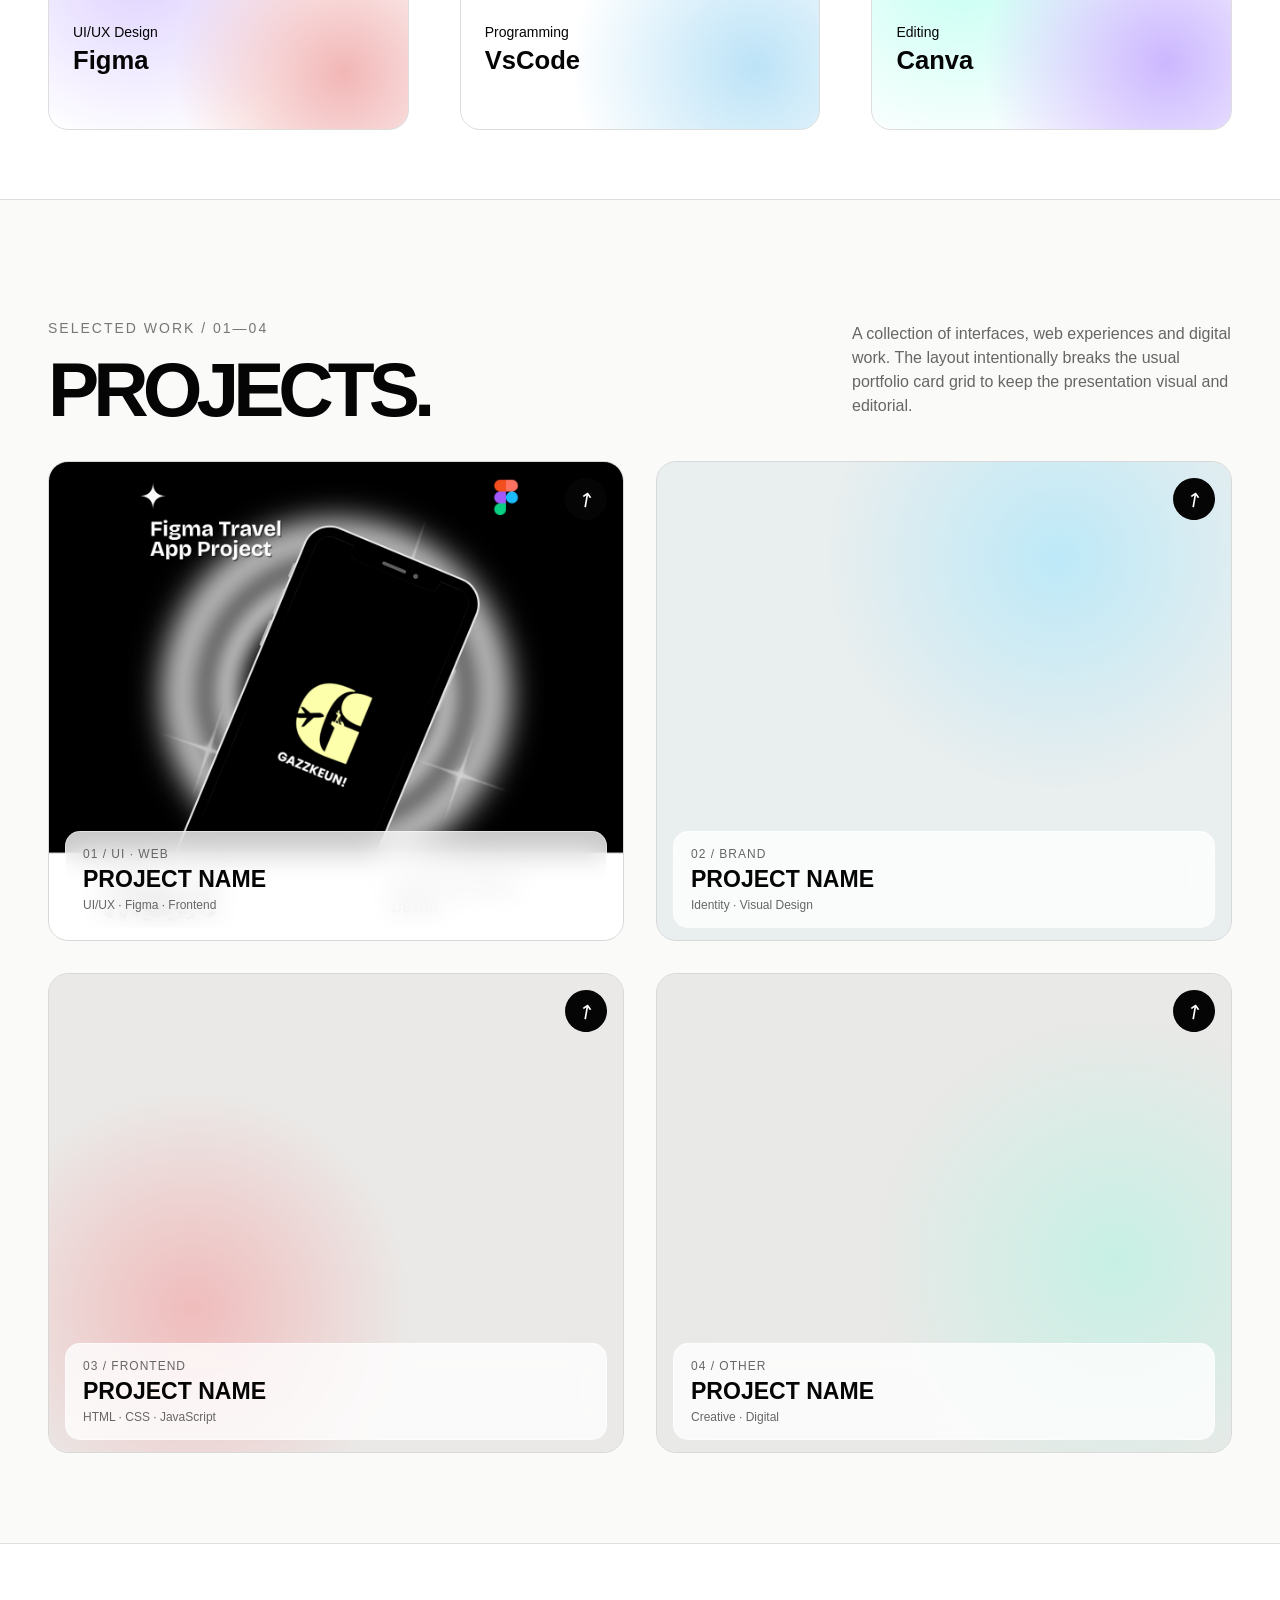
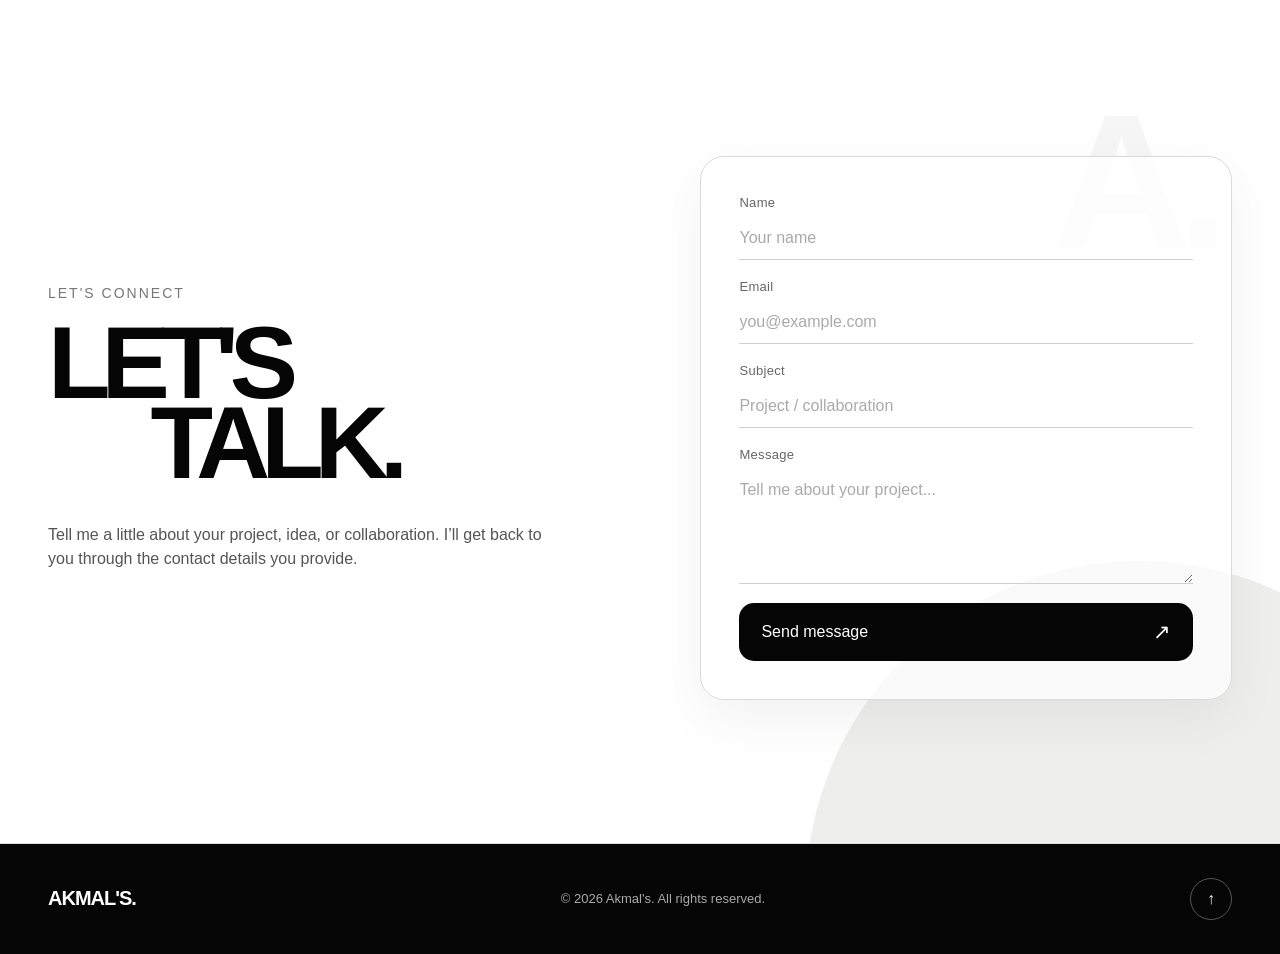
==== commit f3814b2e: "Refactor into separate HTML/CSS/JS files and fix multiple bugs - Split inline styles and scripts int" ====
--- a/index.html
+++ b/index.html
@@ -3,3154 +3,35 @@
 <head>
     <meta charset="UTF-8">
     <meta name="viewport" content="width=device-width, initial-scale=1.0">
-    <meta name="description" content="Akmal's — Informatics Engineering Portfolio">
-    <link rel="icon" type="image/png" href="Assets/icontitle.svg">
-    <title>Akmal's</title>
-
-    <style>
-        @import url("https://fonts.googleapis.com/css2?family=Sedgwick+Ave+Display&display=swap");
-
-
-        /* =========================================================
-           BASE
-        ========================================================= */
-        :root {
-            --black: #050505;
-            --white: #ffffff;
-            --line: #dedede;
-            --muted: #858585;
-            --soft: #f3f3f1;
-            --ease: cubic-bezier(.22, 1, .36, 1);
-        }
-
-        * {
-            margin: 0;
-            padding: 0;
-            box-sizing: border-box;
-        }
-
-        html {
-            scroll-behavior: smooth;
-        }
-
-        body {
-            font-family: Arial, Helvetica, sans-serif;
-            background: var(--white);
-            color: var(--black);
-            overflow-x: hidden;
-        }
-
-        a {
-            color: inherit;
-            text-decoration: none;
-        }
-
-        button,
-        a {
-            -webkit-tap-highlight-color: transparent;
-        }
-
-        /* Every major section uses the same viewport height. */
-        .full-section {
-            height: 100vh;
-            min-height: 680px;
-        }
-
-        /* =========================================================
-           NAVBAR — intro state -> finished navigation
-        ========================================================= */
-        .navbar {
-            position: fixed;
-            inset: 0 0 auto 0;
-            height: 96px;
-            padding: 0 clamp(38px, 4.2vw, 82px);
-            display: flex;
-            align-items: center;
-            background: rgba(255,255,255,.88);
-            border-bottom: 1px solid transparent;
-            backdrop-filter: blur(14px);
-            -webkit-backdrop-filter: blur(14px);
-            z-index: 100;
-            overflow: hidden;
-            transition:
-                background .7s ease,
-                border-color .7s ease,
-                box-shadow .7s ease;
-        }
-
-        .nav-inner {
-            position: relative;
-            width: 100%;
-            max-width: 1800px;
-            height: 100%;
-            margin: 0 auto;
-            display: flex;
-            align-items: center;
-        }
-
-        .brand {
-            position: absolute;
-            left: 50%;
-            top: 50%;
-            transform: translate(-50%, -50%);
-            font-size: clamp(27px, 2vw, 34px);
-            font-weight: 800;
-            letter-spacing: -1.8px;
-            line-height: 1;
-            white-space: nowrap;
-            z-index: 2;
-            transition:
-                left 1.05s cubic-bezier(.16,1,.3,1),
-                transform 1.05s cubic-bezier(.16,1,.3,1);
-        }
-
-        .nav-links {
-            margin-left: auto;
-            margin-right: clamp(30px, 3vw, 58px);
-            display: flex;
-            align-items: center;
-            gap: clamp(34px, 3vw, 58px);
-        }
-
-        .nav-link,
-        .nav-contact {
-            position: relative;
-            line-height: 1;
-            white-space: nowrap;
-        }
-
-        .nav-link {
-            font-size: clamp(18px, 1.5vw, 27px);
-            letter-spacing: -.7px;
-            min-width: 0;
-        }
-
-        .nav-contact {
-            position: relative;
-            min-width: clamp(155px, 9.5vw, 195px);
-            min-height: 52px;
-            padding: 0 22px;
-            border-radius: 15px;
-            display: inline-flex;
-            align-items: center;
-            justify-content: center;
-            background: transparent;
-            color: var(--white);
-            font-size: clamp(18px, 1.5vw, 27px);
-            letter-spacing: -.6px;
-            overflow: hidden;
-            isolation: isolate;
-            transition: transform .4s var(--ease);
-        }
-
-        /* Black-hole core: invisible on initial load, then expands into the button. */
-        .nav-contact::before {
-            content: "";
-            position: absolute;
-            left: 50%;
-            top: 50%;
-            width: 0;
-            height: 0;
-            border-radius: 50%;
-            background: var(--black);
-            transform: translate(-50%, -50%);
-            z-index: -1;
-            box-shadow: 0 0 0 rgba(0,0,0,0);
-        }
-
-        .nav-ready .nav-contact::before {
-            animation: contactBlackHole 1.05s cubic-bezier(.16,1,.3,1) forwards;
-        }
-
-        .nav-contact:hover {
-            transform: translateY(-2px);
-        }
-
-        @keyframes contactBlackHole {
-            0% {
-                width: 0;
-                height: 0;
-                opacity: 0;
-                box-shadow: 0 0 0 rgba(0,0,0,0);
+
+    <title>Andika Akmal Ramadhan — UI/UX Designer &amp; Frontend Engineer</title>
+    <meta name="description" content="Informatics Engineering portfolio of Andika Akmal Ramadhan — UI/UX design and frontend engineering.">
+    <meta name="theme-color" content="#ffffff">
+
+    <!-- Open Graph / Twitter -->
+    <!-- TODO: tambahkan og:image, og:url, dan <link rel="canonical"> setelah domain & gambar preview siap -->
+    <meta property="og:type" content="website">
+    <meta property="og:title" content="Andika Akmal Ramadhan — UI/UX Designer &amp; Frontend Engineer">
+    <meta property="og:description" content="Informatics Engineering portfolio of Andika Akmal Ramadhan — UI/UX design and frontend engineering.">
+    <meta name="twitter:card" content="summary">
+
+    <link rel="icon" type="image/svg+xml" href="Assets/icontitle.svg">
+
+    <!-- Fonts: preconnect + link (tidak lagi @import di dalam CSS, supaya tidak memblokir render) -->
+    <link rel="preconnect" href="https://fonts.googleapis.com">
+    <link rel="preconnect" href="https://fonts.gstatic.com" crossorigin>
+    <link rel="stylesheet" href="https://fonts.googleapis.com/css2?family=Sedgwick+Ave+Display&display=swap">
+
+    <link rel="stylesheet" href="style.css">
+
+    <noscript>
+        <style>
+            .reveal, .reveal-left, .reveal-right, .nav-letter, .lyric-word {
+                opacity: 1 !important;
+                transform: none !important;
             }
-            12% {
-                opacity: 1;
-            }
-            60% {
-                box-shadow: 0 0 28px rgba(0,0,0,.18);
-            }
-            100% {
-                width: 260%;
-                height: 420%;
-                opacity: 1;
-                box-shadow: 0 0 0 rgba(0,0,0,0);
-            }
-        }
-
-        .nav-link::after {
-            content: "";
-            position: absolute;
-            left: 0;
-            bottom: -9px;
-            width: 0;
-            height: 2px;
-            background: var(--black);
-            transition: width .45s var(--ease);
-        }
-
-        .nav-link:hover::after {
-            width: 100%;
-        }
-
-        .nav-link.is-active::after {
-            width: 100%;
-        }
-
-        /* =========================================================
-           CUSTOM CURSOR — desktop only
-        ========================================================= */
-        .custom-cursor {
-            position: fixed;
-            left: 0;
-            top: 0;
-            width: 11px;
-            height: 11px;
-            border-radius: 50%;
-            background: #050505;
-            pointer-events: none;
-            z-index: 500;
-            transform: translate3d(-100px, -100px, 0);
-            transition: width .25s var(--ease), height .25s var(--ease), background .25s ease, border .25s ease, opacity .25s ease;
-            mix-blend-mode: difference;
-        }
-
-        .custom-cursor.is-hover {
-            width: 42px;
-            height: 42px;
-            background: rgba(255,255,255,.12);
-            border: 1px solid rgba(255,255,255,.8);
-        }
-
-        .custom-cursor.is-click {
-            width: 30px;
-            height: 30px;
-        }
-
-        /* Each letter is independently revealed after the brand moves. */
-        .nav-letter {
-            display: inline-block;
-            opacity: 0;
-            transform: translateY(10px);
-        }
-
-        .nav-ready {
-            background: rgba(255,255,255,.92);
-            border-bottom-color: #e8e8e8;
-            box-shadow: 0 8px 30px rgba(0,0,0,.035);
-        }
-
-        .nav-ready .brand {
-            left: 0;
-            transform: translateY(-50%);
-        }
-
-        .nav-ready .nav-letter {
-            animation: navType .55s cubic-bezier(.22,1,.36,1) forwards;
-            animation-delay: calc(var(--i) * .075s + .05s);
-        }
-
-        @keyframes navType {
-            0% {
-                opacity: 0;
-                transform: translateY(10px);
-            }
-            60% {
-                opacity: 1;
-                transform: translateY(-2px);
-            }
-            100% {
-                opacity: 1;
-                transform: translateY(0);
-            }
-        }
-
-        /* =========================================================
-           HERO
-        ========================================================= */
-        .hero {
-            position: relative;
-            height: 100vh;
-            min-height: 680px;
-            display: grid;
-            grid-template-columns: 43% 57%;
-            overflow: hidden;
-            border-bottom: 0;
-        }
-
-        .hero-left {
-            position: relative;
-            display: flex;
-            flex-direction: column;
-            justify-content: center;
-            padding: 100px 48px 130px;
-        }
-
-        .hero-content {
-            max-width: 700px;
-        }
-
-        .hero-title {
-            font-size: clamp(54px, 5.1vw, 92px);
-            line-height: .94;
-            letter-spacing: -5px;
-            font-weight: 800;
-            margin-bottom: 24px;
-        }
-
-        .hero-subtitle {
-            font-size: clamp(24px, 2vw, 35px);
-            line-height: 1.2;
-            margin-bottom: 38px;
-        }
-
-        .roles {
-            display: flex;
-            gap: 9px;
-            flex-wrap: wrap;
-            max-width: 690px;
-        }
-
-        .role {
-            border: 1px solid #aaa;
-            border-radius: 999px;
-            padding: 9px 14px;
-            color: #777;
-            font-size: 16px;
-            line-height: 1;
-            white-space: nowrap;
-            transition: color .3s ease, border-color .3s ease, transform .3s var(--ease);
-        }
-
-        .role:hover {
-            color: var(--black);
-            border-color: var(--black);
-            transform: translateY(-3px);
-        }
-
-        .social-bar {
-            position: absolute;
-            left: 0;
-            bottom: 42px;
-            width: 25%;
-            height: 68px;
-            background: var(--black);
-            display: flex;
-            align-items: center;
-            gap: 44px;
-            padding-left: 70px;
-        }
-
-        .social-item {
-            width: 31px;
-            height: 31px;
-            display: flex;
-            align-items: center;
-            justify-content: center;
-            flex: 0 0 35px;
-            transition: transform .35s var(--ease);
-        }
-
-        .social-item:hover {
-            transform: translateY(-4px) scale(1.08);
-        }
-
-        .social-item img {
-            width: 31px;
-            height: 31px;
-            display: block;
-            object-fit: contain;
-            object-position: center;
-            filter: brightness(0) invert(1);
-        }
-
-        .hero-photo {
-            position: relative;
-            background: #c6c6c6;
-            display: flex;
-            align-items: flex-end;
-            justify-content: center;
-            overflow: hidden;
-        }
-
-        .hero-photo .enjoy-trail {
-            position: absolute;
-            inset: 0;
-            pointer-events: none;
-            overflow: hidden;
-            z-index: 5;
-        }
-
-        .enjoy-word {
-            position: absolute;
-            left: 0;
-            top: 0;
-            color: #050505;
-            font-family: "Sedgwick Ave Display", cursive;
-            font-size: clamp(27px, 2.9vw, 46px);
-            font-weight: 400;
-            line-height: .9;
-            letter-spacing: -.8px;
-            white-space: nowrap;
-            opacity: 0;
-            transform: translate(-50%, -50%) rotate(var(--r, 0deg)) scale(.96);
-            animation: enjoyFade 1.65s ease-out forwards;
-            will-change: transform, opacity;
-            mix-blend-mode: multiply;
-        }
-
-        @keyframes enjoyFade {
-            0% {
-                opacity: 0;
-                transform: translate(-50%, -50%) rotate(var(--r, 0deg)) scale(.94);
-            }
-            12% {
-                opacity: .34;
-                transform: translate(-50%, -50%) rotate(var(--r, 0deg)) scale(1);
-            }
-            32% {
-                opacity: .31;
-            }
-            58% {
-                opacity: .22;
-            }
-            78% {
-                opacity: .12;
-            }
-            100% {
-                opacity: 0;
-                transform: translate(-50%, -50%) rotate(var(--r, 0deg)) scale(1.015);
-            }
-        }
-
-        .hero-photo.is-enjoying .hero-photo-image {
-            filter: saturate(.96);
-        }
-
-        /* Your current preferred image treatment.
-           Note: height:auto is valid CSS; height:auto% is not. */
-        .hero-photo img {
-            width: 80%;
-            height: auto;
-            object-fit: cover   ;
-            object-position: center bottom;
-            display: block;
-        }
-
-        /* =========================================================
-           ABOUT
-        ========================================================= */
-        .about {
-            position: relative;
-            height: 100vh;
-            min-height: 680px;
-            padding: clamp(42px, 6vh, 76px) 48px 42px;
-            display: grid;
-            grid-template-rows: minmax(0, 1fr) auto auto;
-            gap: clamp(18px, 3vh, 32px);
-            overflow: hidden;
-            border-bottom: 1px solid var(--line);
-        }
-
-        .about-top {
-            width: 100%;
-            max-width: 1800px;
-            margin: 0 auto;
-            display: grid;
-            grid-template-columns: minmax(0, 1.65fr) minmax(260px, .55fr);
-            gap: clamp(30px, 4vw, 58px);
-            align-items: center;
-            min-height: 0;
-        }
-
-        .about-copy {
-            min-width: 0;
-            display: grid;
-            grid-template-columns: auto minmax(0, 1fr);
-            column-gap: clamp(28px, 4vw, 55px);
-            align-items: start;
-        }
-
-        .about-heading {
-            font-size: clamp(52px, 5vw, 88px);
-            line-height: .9;
-            letter-spacing: -5px;
-            font-weight: 800;
-        }
-
-        .about-text {
-            font-size: clamp(22px, 2.1vw, 38px);
-            line-height: 1.28;
-            text-transform: uppercase;
-        }
-
-        .about-vinyl-wrap {
-            min-width: 0;
-            display: flex;
-            align-items: center;
-            justify-content: center;
-            overflow: visible;
-        }
-
-        /* Drag target: no hover animation, only user drag interaction. */
-        .vinyl-drag {
-            --rotation: 0deg;
-            width: min(24vw, 285px);
-            aspect-ratio: 1;
-            flex: 0 0 auto;
-            cursor: grab;
-            touch-action: none;
-            user-select: none;
-            -webkit-user-select: none;
-            z-index: 4;
-        }
-
-        .vinyl-drag.is-dragging {
-            cursor: grabbing;
-        }
-
-        .vinyl-record {
-            position: relative;
-            width: 100%;
-            height: 100%;
-            border-radius: 50%;
-            background:
-                repeating-radial-gradient(
-                    circle at center,
-                    #101010 0 2px,
-                    #1a1a1a 3px 4px,
-                    #090909 5px 7px
-                );
-            box-shadow:
-                0 0 32px rgba(0,0,0,.18),
-                0 0 0 1px rgba(0,0,0,.04),
-                inset 0 0 0 1px rgba(255,255,255,.05);
-            transform: rotate(var(--rotation));
-            will-change: transform;
-        }
-
-        .vinyl-record::before {
-            content: "";
-            position: absolute;
-            inset: 5%;
-            border-radius: 50%;
-            border: 1px solid rgba(255,255,255,.05);
-            box-shadow:
-                inset 0 0 28px rgba(0,0,0,.42),
-                0 0 0 1px rgba(255,255,255,.018);
-            pointer-events: none;
-        }
-
-        .vinyl-grooves {
-            position: absolute;
-            inset: 12%;
-            border-radius: 50%;
-            box-shadow:
-                0 0 0 11px rgba(255,255,255,.014),
-                0 0 0 22px rgba(255,255,255,.012),
-                0 0 0 33px rgba(255,255,255,.01),
-                0 0 0 44px rgba(255,255,255,.008);
-            pointer-events: none;
-        }
-
-        .vinyl-label {
-            position: absolute;
-            width: 33%;
-            aspect-ratio: 1;
-            left: 50%;
-            top: 50%;
-            transform: translate(-50%, -50%);
-            border-radius: 50%;
-            display: flex;
-            align-items: center;
-            justify-content: center;
-            background:
-                radial-gradient(circle at 35% 30%, #f1f1f1 0, #bdbdbd 45%, #777 100%);
-            color: #111;
-            font-size: clamp(8px, .75vw, 11px);
-            font-weight: 800;
-            letter-spacing: 1.1px;
-            box-shadow:
-                inset 0 0 0 1px rgba(0,0,0,.16),
-                0 1px 7px rgba(0,0,0,.14);
-        }
-
-        .vinyl-label span {
-            transform: rotate(12deg);
-        }
-
-        .vinyl-center {
-            position: absolute;
-            width: 9px;
-            height: 9px;
-            left: 50%;
-            top: 50%;
-            transform: translate(-50%, -50%);
-            border-radius: 50%;
-            background: #161616;
-            box-shadow: 0 0 0 3px #ededed;
-            z-index: 3;
-        }
-
-        @keyframes vinylSpin {
-            from { transform: rotate(0deg); }
-            to { transform: rotate(360deg); }
-        }
-
-        /*
-         * About description:
-         * The text never disappears. A soft "karaoke" highlight travels
-         * continuously through the words and loops back to the first word.
-         */
-        .about-lyric {
-            display: flex;
-            flex-direction: column;
-            align-items: flex-start;
-            gap: 0;
-        }
-
-        .lyric-line {
-            display: flex;
-            flex-wrap: wrap;
-            gap: .28em;
-        }
-
-        .lyric-word {
-            display: inline-block;
-            color: #111;
-            opacity: .72;
-            transform: translateY(0) scale(1);
-            filter: blur(0);
-            will-change: transform, opacity, filter, color;
-            animation: lyricPulse 4.9s linear infinite;
-            animation-delay: calc(var(--lyric-index) * 0.18s);
-        }
-
-        .lyric-line .lyric-word:first-child {
-            margin-left: 0;
-        }
-
-        @keyframes lyricPulse {
-            0%,
-            8% {
-                opacity: .72;
-                color: #111;
-                transform: translateY(0) scale(1);
-                filter: blur(0);
-            }
-
-            10%,
-            15% {
-                opacity: 1;
-                color: #000;
-                transform: translateY(-2px) scale(1.015);
-                filter: blur(0);
-            }
-
-            18%,
-            100% {
-                opacity: .72;
-                color: #111;
-                transform: translateY(0) scale(1);
-                filter: blur(0);
-            }
-        }
-
-        /*
-         * A subtle moving sweep passes over the paragraph so it feels
-         * continuously "played", without making the text disappear.
-         */
-        .about-lyric {
-            position: relative;
-            isolation: isolate;
-        }
-
-        .about-lyric::after {
-            content: "";
-            position: absolute;
-            top: -5%;
-            left: -20%;
-            width: 11%;
-            height: 110%;
-            background: linear-gradient(
-                90deg,
-                transparent,
-                rgba(0,0,0,.09),
-                transparent
-            );
-            transform: skewX(-18deg);
-            pointer-events: none;
-            mix-blend-mode: multiply;
-            animation: lyricSweep 4.8s ease-in-out infinite;
-            opacity: .35;
-        }
-
-        @keyframes lyricSweep {
-            0% {
-                left: -20%;
-                opacity: 0;
-            }
-            10% {
-                opacity: .35;
-            }
-            50% {
-                opacity: .45;
-            }
-            90% {
-                opacity: .35;
-            }
-            100% {
-                left: 120%;
-                opacity: 0;
-            }
-        }
-
-        /* =========================================================
-           SKILLS
-        ========================================================= */
-        .skills {
-            width: 100%;
-            max-width: 1800px;
-            margin: 0 auto;
-            display: grid;
-            grid-template-columns: repeat(3, 1fr);
-            gap: clamp(22px, 4vw, 72px);
-        }
-
-        .skill-card {
-            height: clamp(190px, 25vh, 245px);
-            border: 1px solid #ddd;
-            border-radius: 20px;
-            padding: 30px 24px 24px;
-            position: relative;
-            overflow: hidden;
-            transition:
-                transform .55s var(--ease),
-                border-color .4s ease;
-        }
-
-        .skill-card:hover {
-            transform: translateY(-9px);
-            border-color: #aaa;
-        }
-
-        .skill-card:nth-child(1) {
-            background:
-                radial-gradient(circle at 82% 75%, #f2b6b6 0, transparent 50%),
-                radial-gradient(circle at 25% 25%, #ddd0ff 0, transparent 60%),
-                #fff;
-        }
-
-        .skill-card:nth-child(2) {
-            background:
-                radial-gradient(circle at 82% 72%, #bce3f7 0, transparent 55%),
-                #fff;
-        }
-
-        .skill-card:nth-child(3) {
-            background:
-                radial-gradient(circle at 82% 70%, #cbb7ff 0, transparent 55%),
-                radial-gradient(circle at 25% 25%, #c4fff2 0, transparent 65%),
-                #fff;
-        }
-
-        .skill-icon {
-            width: 52px;
-            height: 52px;
-            margin-bottom: 36px;
-            display: flex;
-            align-items: center;
-            justify-content: flex-start;
-        }
-
-        .skill-icon img {
-            width: 52px;
-            height: 52px;
-            display: block;
-            object-fit: contain;
-            object-position: left center;
-        }
-
-        .skill-label {
-            font-size: 14px;
-            margin-bottom: 8px;
-        }
-
-        .skill-name {
-            font-size: clamp(25px, 2vw, 31px);
-            line-height: 1;
-        }
-
-        /* =========================================================
-           PROJECTS — editorial / asymmetric, not template-like
-        ========================================================= */
-        .projects {
-            position: relative;
-            height: 100vh;
-            min-height: 680px;
-            padding: 110px 48px 45px;
-            overflow: hidden;
-            border-bottom: 1px solid var(--line);
-            background: #fafaf9;
-        }
-
-        .projects-head {
-            max-width: 1800px;
-            margin: 0 auto;
-            display: flex;
-            align-items: end;
-            justify-content: space-between;
-            gap: 30px;
-            margin-bottom: 28px;
-        }
-
-        .projects-title {
-            font-size: clamp(58px, 6vw, 105px);
-            line-height: .82;
-            letter-spacing: -6px;
-            font-weight: 800;
-        }
-
-        .projects-intro {
-            max-width: 380px;
-            font-size: 16px;
-            line-height: 1.5;
-            color: #666;
-            padding-bottom: 3px;
-        }
-
-        .project-grid {
-            max-width: 1800px;
-            height: calc(100% - 145px);
-            margin: 0 auto;
-            display: grid;
-            grid-template-columns: repeat(2, minmax(0, 1fr));
-            grid-template-rows: repeat(2, minmax(0, 1fr));
-            gap: 20px;
-        }
-
-        .project-card {
-            position: relative;
-            min-width: 0;
-            min-height: 0;
-            overflow: hidden;
-            border-radius: 20px;
-            border: 1px solid #d8d8d8;
-            background: #e9e9e7;
-            cursor: pointer;
-            transition:
-                transform .55s var(--ease),
-                border-color .4s ease,
-                box-shadow .55s var(--ease);
-        }
-
-        .project-card:hover {
-            transform: translateY(-6px);
-            border-color: #aaa;
-            box-shadow: 0 18px 42px rgba(0,0,0,.08);
-        }
-
-        .project-media {
-            position: absolute;
-            inset: 0;
-            overflow: hidden;
-            background:
-                linear-gradient(135deg, #ececec, #d4d4d4);
-        }
-
-        .project-media img {
-            width: 100%;
-            height: 100%;
-            display: block;
-            object-fit: cover;
-            object-position: center;
-            transition: transform 1s var(--ease), filter .8s ease;
-        }
-
-        .project-media img[src=""] {
-            display: none;
-        }
-
-        .project-media img:not([src]) {
-            display: none;
-        }
-
-        .project-card:hover .project-media img {
-            transform: scale(1.045);
-            filter: saturate(.8);
-        }
-
-        /* Placeholder if no image has been inserted yet. */
-        .project-card:nth-child(1) .project-media {
-            background:
-                radial-gradient(circle at 70% 30%, #d8cfff, transparent 35%),
-                linear-gradient(135deg, #eeeeec, #d8d8d6);
-        }
-
-        .project-card:nth-child(2) .project-media {
-            background:
-                radial-gradient(circle at 70% 20%, #bde9f8, transparent 42%),
-                #e9eeee;
-        }
-
-        .project-card:nth-child(3) .project-media {
-            background:
-                radial-gradient(circle at 25% 70%, #f0bcbc, transparent 40%),
-                #eae9e7;
-        }
-
-        .project-card:nth-child(4) .project-media {
-            background:
-                radial-gradient(circle at 80% 60%, #c7f0e5, transparent 45%),
-                #e9e9e7;
-        }
-
-        .project-info {
-            position: absolute;
-            left: 16px;
-            right: 16px;
-            bottom: 16px;
-            padding: 15px 17px;
-            border: 1px solid rgba(255,255,255,.42);
-            border-radius: 15px;
-            background: rgba(255,255,255,.78);
-            backdrop-filter: blur(14px);
-            -webkit-backdrop-filter: blur(14px);
-            transform: translateY(4px);
-            transition: transform .55s var(--ease);
-        }
-
-        .project-card:hover .project-info {
-            transform: translateY(0);
-        }
-
-        .project-number {
-            font-size: 12px;
-            color: #666;
-            margin-bottom: 7px;
-            letter-spacing: 1px;
-        }
-
-        .project-name {
-            font-size: clamp(20px, 1.8vw, 28px);
-            line-height: 1;
-            margin-bottom: 7px;
-        }
-
-        .project-tags {
-            font-size: 12px;
-            color: #666;
-        }
-
-        .project-card::after {
-            content: "OPEN";
-            position: absolute;
-            left: 18px;
-            top: 18px;
-            padding: 7px 10px;
-            border-radius: 999px;
-            background: rgba(0,0,0,.72);
-            color: #fff;
-            font-size: 10px;
-            letter-spacing: 1.4px;
-            opacity: 0;
-            transform: translateY(6px);
-            transition: opacity .45s ease, transform .45s var(--ease);
-            pointer-events: none;
-        }
-
-        .project-card:hover::after {
-            opacity: 1;
-            transform: translateY(0);
-        }
-
-        /* =========================================================
-           PROJECT DETAIL OVERLAY
-        ========================================================= */
-        .project-modal {
-            position: fixed;
-            inset: 0;
-            z-index: 300;
-            display: grid;
-            place-items: center;
-            padding: 30px;
-            background: rgba(5,5,5,.5);
-            backdrop-filter: blur(16px);
-            -webkit-backdrop-filter: blur(16px);
-            opacity: 0;
-            visibility: hidden;
-            pointer-events: none;
-            transition: opacity .45s ease, visibility .45s ease;
-        }
-
-        .project-modal.is-open {
-            opacity: 1;
-            visibility: visible;
-            pointer-events: auto;
-        }
-
-        .project-modal-card {
-            position: relative;
-            width: min(1080px, 94vw);
-            max-height: 90vh;
-            overflow: auto;
-            border-radius: 26px;
-            background: #fff;
-            border: 1px solid rgba(0,0,0,.08);
-            box-shadow: 0 35px 90px rgba(0,0,0,.22);
-            transform: translateY(28px) scale(.97);
-            transition: transform .65s var(--ease);
-        }
-
-        .project-modal.is-open .project-modal-card {
-            transform: translateY(0) scale(1);
-        }
-
-        .project-modal-media {
-            height: min(48vh, 520px);
-            background: #e9e9e7;
-            overflow: hidden;
-        }
-
-        .project-modal-media img {
-            width: 100%;
-            height: 100%;
-            display: block;
-            object-fit: cover;
-        }
-
-        .project-modal-content {
-            padding: clamp(24px, 4vw, 46px);
-            display: grid;
-            grid-template-columns: 1fr .55fr;
-            gap: 34px;
-        }
-
-        .project-modal-kicker {
-            font-size: 11px;
-            letter-spacing: 1.6px;
-            color: #777;
-            margin-bottom: 10px;
-        }
-
-        .project-modal-title {
-            font-size: clamp(36px, 5vw, 68px);
-            line-height: .9;
-            letter-spacing: -4px;
-            margin-bottom: 18px;
-        }
-
-        .project-modal-description {
-            max-width: 620px;
-            color: #555;
-            font-size: 16px;
-            line-height: 1.6;
-        }
-
-        .project-modal-meta {
-            padding-top: 3px;
-            display: flex;
-            flex-direction: column;
-            gap: 18px;
-        }
-
-        .modal-meta-item {
-            border-bottom: 1px solid #ddd;
-            padding-bottom: 12px;
-        }
-
-        .modal-meta-label {
-            font-size: 11px;
-            color: #888;
-            text-transform: uppercase;
-            letter-spacing: 1.4px;
-            margin-bottom: 7px;
-        }
-
-        .modal-meta-value {
-            font-size: 15px;
-        }
-
-        .project-modal-close {
-            position: absolute;
-            right: 28px;
-            top: 28px;
-            width: 44px;
-            height: 44px;
-            border: 1px solid rgba(255,255,255,.35);
-            border-radius: 50%;
-            background: rgba(0,0,0,.65);
-            color: #fff;
-            cursor: pointer;
-            font: inherit;
-            font-size: 25px;
-            line-height: 1;
-            display: grid;
-            place-items: center;
-            transition: transform .35s var(--ease), background .3s ease;
-        }
-
-        .project-modal-close:hover {
-            transform: rotate(90deg);
-            background: #000;
-        }
-
-
-        .project-arrow {
-            position: absolute;
-            right: 16px;
-            top: 16px;
-            width: 42px;
-            height: 42px;
-            border-radius: 50%;
-            background: var(--black);
-            color: white;
-            display: flex;
-            align-items: center;
-            justify-content: center;
-            font-size: 20px;
-            transform: rotate(-35deg);
-            transition: transform .5s var(--ease);
-        }
-
-        .project-card:hover .project-arrow {
-            transform: rotate(0deg);
-        }
-
-        /* =========================================================
-           CONTACT
-        ========================================================= */
-        .contact {
-            position: relative;
-            height: 100vh;
-            min-height: 680px;
-            padding: 120px 48px 50px;
-            display: flex;
-            align-items: center;
-            overflow: hidden;
-            border-bottom: 1px solid var(--line);
-        }
-
-        .contact::before {
-            content: "";
-            position: absolute;
-            width: 52vw;
-            height: 52vw;
-            max-width: 800px;
-            max-height: 800px;
-            right: -15vw;
-            bottom: -30vw;
-            border-radius: 50%;
-            background: #eeeeec;
-            pointer-events: none;
-        }
-
-        .contact-inner {
-            width: 100%;
-            max-width: 1800px;
-            margin: 0 auto;
-            display: grid;
-            grid-template-columns: minmax(0, .9fr) minmax(430px, .85fr);
-            align-items: center;
-            gap: clamp(50px, 7vw, 130px);
-            position: relative;
-            z-index: 1;
-        }
-
-        .contact-intro {
-            min-width: 0;
-        }
-
-        .contact-kicker {
-            font-size: 14px;
-            letter-spacing: 2px;
-            text-transform: uppercase;
-            color: #777;
-            margin-bottom: 22px;
-        }
-
-        .contact-title {
-            font-size: clamp(68px, 8vw, 145px);
-            line-height: .78;
-            letter-spacing: -9px;
-            font-weight: 800;
-            max-width: 900px;
-            margin-bottom: 40px;
-        }
-
-        .contact-title span {
-            display: block;
-        }
-
-        .contact-title span:last-child {
-            margin-left: clamp(30px, 8vw, 125px);
-        }
-
-        .contact-copy {
-            max-width: 500px;
-            color: #555;
-            font-size: 16px;
-            line-height: 1.55;
-        }
-
-        .contact-form {
-            width: 100%;
-            max-width: 650px;
-            justify-self: end;
-            padding: clamp(26px, 3vw, 38px);
-            border: 1px solid #d9d9d9;
-            border-radius: 24px;
-            background: rgba(255,255,255,.72);
-            backdrop-filter: blur(12px);
-            -webkit-backdrop-filter: blur(12px);
-            box-shadow: 0 18px 55px rgba(0,0,0,.055);
-        }
-
-        .form-row {
-            display: flex;
-            flex-direction: column;
-            gap: 8px;
-            margin-bottom: 19px;
-        }
-
-        .form-row label {
-            font-size: 13px;
-            color: #666;
-            letter-spacing: .3px;
-        }
-
-        .form-row input,
-        .form-row textarea {
-            width: 100%;
-            border: 0;
-            border-bottom: 1px solid #cfcfcf;
-            background: transparent;
-            color: var(--black);
-            border-radius: 0;
-            padding: 11px 0 12px;
-            font: inherit;
-            font-size: 16px;
-            outline: none;
-            resize: vertical;
-            transition: border-color .3s ease, padding-left .35s var(--ease);
-        }
-
-        .form-row input::placeholder,
-        .form-row textarea::placeholder {
-            color: #aaa;
-        }
-
-        .form-row input:focus,
-        .form-row textarea:focus {
-            border-color: var(--black);
-            padding-left: 6px;
-        }
-
-        .contact-submit {
-            width: 100%;
-            min-height: 58px;
-            margin-top: 6px;
-            padding: 0 22px;
-            border: 0;
-            border-radius: 15px;
-            background: var(--black);
-            color: var(--white);
-            display: flex;
-            align-items: center;
-            justify-content: space-between;
-            font: inherit;
-            font-size: 16px;
-            cursor: pointer;
-            transition:
-                background .3s ease,
-                transform .45s var(--ease);
-        }
-
-        .contact-submit:hover {
-            background: #242424;
-            transform: translateY(-3px);
-        }
-
-        .submit-arrow {
-            font-size: 21px;
-            transition: transform .45s var(--ease);
-        }
-
-        .contact-submit:hover .submit-arrow {
-            transform: translate(4px, -4px);
-        }
-
-        .contact-mark {
-            position: absolute;
-            right: 5vw;
-            top: 19%;
-            font-size: clamp(100px, 15vw, 250px);
-            line-height: .7;
-            font-weight: 800;
-            letter-spacing: -14px;
-            color: rgba(0,0,0,.035);
-            user-select: none;
-            pointer-events: none;
-        }
-
-        /* =========================================================
-           CONTACT NOTIFICATION
-        ========================================================= */
-        .contact-toast {
-            position: fixed;
-            right: clamp(22px, 3vw, 48px);
-            bottom: clamp(22px, 3vw, 42px);
-            z-index: 250;
-            width: min(390px, calc(100vw - 44px));
-            min-height: 76px;
-            padding: 14px 14px 14px 16px;
-            display: grid;
-            grid-template-columns: 34px 1fr 28px;
-            align-items: center;
-            gap: 12px;
-            border: 1px solid rgba(255,255,255,.16);
-            border-radius: 20px;
-            background: rgba(10,10,10,.94);
-            color: #fff;
-            box-shadow: 0 18px 55px rgba(0,0,0,.23), 0 0 0 1px rgba(0,0,0,.03);
-            backdrop-filter: blur(18px);
-            -webkit-backdrop-filter: blur(18px);
-            opacity: 0;
-            visibility: hidden;
-            transform: translateY(24px) scale(.96);
-            pointer-events: none;
-        }
-
-        .contact-toast.is-visible {
-            opacity: 1;
-            visibility: visible;
-            pointer-events: auto;
-            animation: toastIn .65s var(--ease) forwards;
-        }
-
-        .contact-toast.is-hiding {
-            animation: toastOut .5s var(--ease) forwards;
-        }
-
-        .toast-mark {
-            width: 34px;
-            height: 34px;
-            border-radius: 50%;
-            display: grid;
-            place-items: center;
-            background: #fff;
-        }
-
-        .toast-mark span {
-            width: 10px;
-            height: 10px;
-            border-radius: 50%;
-            background: #111;
-            animation: toastPulse 1.5s ease-in-out infinite;
-        }
-
-        .toast-copy {
-            min-width: 0;
-            display: flex;
-            flex-direction: column;
-            gap: 4px;
-        }
-
-        .toast-copy strong {
-            font-size: 12px;
-            letter-spacing: 1.6px;
-            line-height: 1;
-        }
-
-        .toast-copy small {
-            color: #a9a9a9;
-            font-size: 12px;
-            line-height: 1.35;
-        }
-
-        .toast-close {
-            width: 28px;
-            height: 28px;
-            border: 0;
-            background: transparent;
-            color: #aaa;
-            border-radius: 50%;
-            cursor: pointer;
-            font: inherit;
-            font-size: 20px;
-            line-height: 1;
-            transition: color .25s ease, background .25s ease, transform .3s var(--ease);
-        }
-
-        .toast-close:hover {
-            color: #fff;
-            background: rgba(255,255,255,.08);
-            transform: rotate(90deg);
-        }
-
-        @keyframes toastIn {
-            0% { opacity: 0; transform: translateY(24px) scale(.96); filter: blur(4px); }
-            100% { opacity: 1; transform: translateY(0) scale(1); filter: blur(0); }
-        }
-
-        @keyframes toastOut {
-            0% { opacity: 1; transform: translateY(0) scale(1); filter: blur(0); }
-            100% { opacity: 0; transform: translateY(16px) scale(.97); filter: blur(2px); }
-        }
-
-        @keyframes toastPulse {
-            0%, 100% { transform: scale(.82); opacity: .65; }
-            50% { transform: scale(1.18); opacity: 1; }
-        }
-
-        /* =========================================================
-           FOOTER
-        ========================================================= */
-        footer {
-            min-height: 110px;
-            padding: 30px 48px;
-            display: flex;
-            align-items: center;
-            justify-content: space-between;
-            gap: 25px;
-            background: var(--black);
-            color: var(--white);
-        }
-
-        .footer-brand {
-            font-size: 20px;
-            font-weight: 800;
-            letter-spacing: -1px;
-        }
-
-        .footer-copy {
-            font-size: 13px;
-            color: #aaa;
-        }
-
-        .footer-top {
-            width: 42px;
-            height: 42px;
-            border: 1px solid #555;
-            border-radius: 50%;
-            display: flex;
-            align-items: center;
-            justify-content: center;
-            transition: transform .4s var(--ease), background .3s ease;
-        }
-
-        .footer-top:hover {
-            transform: translateY(-4px);
-            background: #222;
-        }
-
-        /* =========================================================
-           REVEAL ANIMATION
-        ========================================================= */
-        @keyframes revealUp {
-            from {
-                opacity: 0;
-                transform: translateY(45px);
-            }
-            to {
-                opacity: 1;
-                transform: translateY(0);
-            }
-        }
-
-        @keyframes revealLeft {
-            from {
-                opacity: 0;
-                transform: translateX(-55px);
-            }
-            to {
-                opacity: 1;
-                transform: translateX(0);
-            }
-        }
-
-        @keyframes revealRight {
-            from {
-                opacity: 0;
-                transform: translateX(55px);
-            }
-            to {
-                opacity: 1;
-                transform: translateX(0);
-            }
-        }
-
-        @keyframes introBrand {
-            0% {
-                opacity: 0;
-                transform: scale(.92);
-            }
-            45% {
-                opacity: 1;
-                transform: scale(1);
-            }
-            100% {
-                opacity: 1;
-                transform: scale(1);
-            }
-        }
-
-        .reveal {
-            opacity: 0;
-        }
-
-        .reveal.is-visible {
-            animation: revealUp .85s var(--ease) forwards;
-        }
-
-        .reveal-left.is-visible {
-            animation: revealLeft .85s var(--ease) forwards;
-        }
-
-        .reveal-right.is-visible {
-            animation: revealRight .9s var(--ease) forwards;
-        }
-
-        .delay-1.is-visible { animation-delay: .10s; }
-        .delay-2.is-visible { animation-delay: .20s; }
-        .delay-3.is-visible { animation-delay: .30s; }
-        .delay-4.is-visible { animation-delay: .40s; }
-
-        @media (max-width: 760px) {
-            .about,
-            .projects,
-            .contact {
-                content-visibility: auto;
-                contain-intrinsic-size: 850px;
-            }
-
-            .project-card,
-            .skill-card {
-                contain: layout paint;
-            }
-        }
-
-        /* =========================================================
-           RESPONSIVE
-        ========================================================= */
-
-        /* =========================================================
-           MOBILE PERFORMANCE / LAYOUT
-        ========================================================= */
-        .nav-toggle,
-        .mobile-menu {
-            display: none;
-        }
-
-        @media (max-width: 760px) {
-            :root {
-                --mobile-gutter: 20px;
-            }
-
-            html {
-                scroll-behavior: auto;
-            }
-
-            body {
-                overflow-x: hidden;
-                -webkit-overflow-scrolling: touch;
-                text-rendering: optimizeSpeed;
-            }
-
-            .full-section,
-            .hero,
-            .about,
-            .projects,
-            .contact {
-                height: auto;
-                min-height: 0;
-            }
-
-            /* ---------- Navbar ---------- */
-            .navbar {
-                position: fixed;
-                top: 0;
-                left: 0;
-                right: 0;
-                height: 68px;
-                padding: 0 var(--mobile-gutter);
-                background: rgba(255,255,255,.96);
-                border-bottom-color: #ececec;
-                backdrop-filter: none;
-                -webkit-backdrop-filter: none;
-                box-shadow: 0 4px 18px rgba(0,0,0,.04);
-                overflow: visible;
-            }
-
-            .nav-inner {
-                width: 100%;
-                max-width: none;
-                justify-content: space-between;
-            }
-
-            .brand,
-            .navbar.nav-ready .brand {
-                position: relative;
-                left: 0;
-                top: auto;
-                transform: none;
-                font-size: 23px;
-                letter-spacing: -1.4px;
-            }
-
-            .nav-links,
-            .nav-contact {
-                display: none;
-            }
-
-            .nav-toggle {
-                position: relative;
-                width: 46px;
-                height: 46px;
-                display: flex;
-                align-items: center;
-                justify-content: center;
-                padding: 0;
-                border: 0;
-                border-radius: 15px;
-                background: #050505;
-                cursor: pointer;
-                z-index: 120;
-                overflow: hidden;
-                transform: rotate(-1deg);
-                transition:
-                    transform .55s var(--ease),
-                    border-radius .55s var(--ease),
-                    background .3s ease;
-            }
-
-            .nav-toggle::before {
-                content: "";
-                position: absolute;
-                width: 7px;
-                height: 7px;
-                right: 9px;
-                top: 9px;
-                border-radius: 50%;
-                background: rgba(255,255,255,.9);
-                transition: transform .55s var(--ease), opacity .3s ease;
-            }
-
-            .nav-toggle::after {
-                content: "";
-                position: absolute;
-                inset: 6px;
-                border: 1px solid rgba(255,255,255,.16);
-                border-radius: 12px;
-                pointer-events: none;
-            }
-
-            .nav-toggle span {
-                position: absolute;
-                width: 19px;
-                height: 2px;
-                border-radius: 999px;
-                background: #fff;
-                transform-origin: center;
-                transition:
-                    transform .55s var(--ease),
-                    width .45s var(--ease),
-                    left .45s var(--ease),
-                    top .45s var(--ease);
-            }
-
-            .nav-toggle span:first-child {
-                left: 13px;
-                top: 18px;
-                width: 18px;
-                transform: rotate(-6deg);
-            }
-
-            .nav-toggle span:last-child {
-                left: 17px;
-                top: 26px;
-                width: 13px;
-                transform: rotate(7deg);
-            }
-
-            .navbar.menu-open .nav-toggle {
-                transform: rotate(3deg) scale(.98);
-                border-radius: 50%;
-            }
-
-            .navbar.menu-open .nav-toggle::before {
-                transform: scale(.25);
-                opacity: 0;
-            }
-
-            .navbar.menu-open .nav-toggle span:first-child {
-                left: 12px;
-                top: 22px;
-                width: 22px;
-                transform: rotate(42deg);
-            }
-
-            .navbar.menu-open .nav-toggle span:last-child {
-                left: 12px;
-                top: 22px;
-                width: 22px;
-                transform: rotate(-42deg);
-            }
-
-            .mobile-menu {
-                position: absolute;
-                top: 62px;
-                left: 12px;
-                right: 12px;
-                display: flex;
-                flex-direction: column;
-                gap: 6px;
-                padding: 10px;
-                border: 1px solid #e4e4e4;
-                border-radius: 22px;
-                background: rgba(255,255,255,.98);
-                box-shadow:
-                    0 22px 55px rgba(0,0,0,.13),
-                    0 0 0 1px rgba(0,0,0,.02);
-                opacity: 0;
-                visibility: hidden;
-                transform: translateY(-12px) rotate(-1deg) scale(.96);
-                transform-origin: top right;
-                transition:
-                    opacity .38s ease,
-                    transform .6s var(--ease),
-                    visibility .38s ease;
-                pointer-events: none;
-            }
-
-            .navbar.menu-open .mobile-menu {
-                opacity: 1;
-                visibility: visible;
-                transform: translateY(0) rotate(0deg) scale(1);
-                pointer-events: auto;
-            }
-
-            .mobile-link {
-                position: relative;
-                padding: 14px 15px;
-                border-radius: 14px;
-                font-size: 16px;
-                font-weight: 700;
-                letter-spacing: -.25px;
-                transform: translateX(14px);
-                opacity: 0;
-                transition:
-                    transform .5s var(--ease),
-                    opacity .35s ease,
-                    background .25s ease;
-            }
-
-            .navbar.menu-open .mobile-link {
-                transform: translateX(0);
-                opacity: 1;
-            }
-
-            .navbar.menu-open .mobile-link:nth-child(1) {
-                transition-delay: .06s;
-            }
-
-            .navbar.menu-open .mobile-link:nth-child(2) {
-                transition-delay: .11s;
-            }
-
-            .navbar.menu-open .mobile-link:nth-child(3) {
-                transition-delay: .16s;
-            }
-
-            .mobile-link::after {
-                content: "↗";
-                position: absolute;
-                right: 15px;
-                top: 50%;
-                transform: translateY(-50%) rotate(-12deg);
-                opacity: 0;
-                transition: opacity .25s ease, transform .35s var(--ease);
-            }
-
-            .mobile-link:hover,
-            .mobile-link:active {
-                background: #f1f1f1;
-            }
-
-            .mobile-link:hover::after {
-                opacity: 1;
-                transform: translateY(-50%) rotate(0deg);
-            }
-
-            /* ---------- Hero ----------
-               Photo is intentionally first, immediately below navbar.
-            */
-            .hero {
-                display: flex;
-                flex-direction: column;
-                padding-top: 68px;
-                border-bottom: 0;
-                overflow: visible;
-            }
-
-            .hero-photo {
-                order: 1;
-                width: 100%;
-                height: clamp(330px, 88vw, 445px);
-                min-height: 330px;
-                flex: 0 0 auto;
-                background: #c6c6c6;
-                transform: none !important;
-                will-change: auto;
-            }
-
-            .hero-photo-image {
-                width: 85% !important;
-                height: auto !important;
-                max-height: 100%;
-                object-fit: contain;
-                object-position: center bottom;
-            }
-
-            .hero-left {
-                order: 2;
-                min-height: auto;
-                padding: 34px var(--mobile-gutter) 92px;
-                display: block;
-            }
-
-            .hero-content {
-                max-width: none;
-            }
-
-            .hero-title {
-                font-size: clamp(43px, 12.7vw, 68px);
-                line-height: .93;
-                letter-spacing: -3.3px;
-                margin-bottom: 18px;
-            }
-
-            .hero-subtitle {
-                font-size: 21px;
-                margin-bottom: 20px;
-            }
-
-            .roles {
-                max-width: none;
-                gap: 8px;
-            }
-
-            .role {
-                font-size: 13px;
-                padding: 8px 11px;
-            }
-
-            .social-bar {
-                position: absolute;
-                left: 0;
-                bottom: 0;
-                width: 100%;
-                height: 58px;
-                padding-left: 0;
-                justify-content: center;
-                gap: 28px;
-            }
-
-            .social-item {
-                width: 28px;
-                height: 28px;
-                flex-basis: 28px;
-            }
-
-            .social-item img {
-                width: 28px;
-                height: 28px;
-            }
-
-            /* Cursor trails / custom cursor are disabled on touch already.
-               Disable the expensive image-follow interaction on mobile. */
-            .enjoy-word,
-            .custom-cursor {
-                display: none !important;
-            }
-
-            /* ---------- About ---------- */
-            .about {
-                padding: 72px var(--mobile-gutter) 42px;
-                display: block;
-                overflow: visible;
-            }
-
-            .about-top {
-                display: flex;
-                flex-direction: column;
-                gap: 30px;
-                align-items: stretch;
-            }
-
-            .about-copy {
-                display: block;
-            }
-
-            .about-heading {
-                font-size: 56px;
-                letter-spacing: -3.8px;
-                margin-bottom: 22px;
-            }
-
-            .about-text {
-                font-size: 21px;
-                line-height: 1.34;
-            }
-
-            .about-vinyl-wrap {
-                display: flex;
-                justify-content: center;
-                margin: 10px 0 0;
-            }
-
-            .vinyl-drag {
-                width: min(48vw, 220px);
-            }
-
-            .skills {
-                grid-template-columns: 1fr;
-                gap: 13px;
-                margin-top: 34px;
-            }
-
-            .skill-card {
-                height: 176px;
-                min-height: 0;
-                padding: 22px 20px 20px;
-                border-radius: 17px;
-            }
-
-            .skill-icon {
-                width: 42px;
-                height: 42px;
-                margin-bottom: 28px;
-            }
-
-            .skill-icon img {
-                width: 42px;
-                height: 42px;
-            }
-
-            .skill-name {
-                font-size: 26px;
-            }
-
-            /* ---------- Projects ---------- */
-            .projects {
-                padding: 82px var(--mobile-gutter) 34px;
-                overflow: visible;
-                background: #fafaf9;
-            }
-
-            .projects-head {
-                display: block;
-                margin-bottom: 22px;
-            }
-
-            .projects-title {
-                width: 100%;
-                max-width: 100%;
-                font-size: clamp(34px, 10.2vw, 68px);
-                line-height: .86;
-                letter-spacing: clamp(-2.8px, -0.65vw, -4px);
-                white-space: nowrap;
-                overflow: visible;
-                margin-bottom: 14px;
-                text-wrap: nowrap;
-            }
-
-            .projects-intro {
-                max-width: none;
-                font-size: 14px;
-            }
-
-            @media (max-width: 420px) {
-                .projects-title {
-                    font-size: clamp(30px, 9.8vw, 46px);
-                    letter-spacing: -2.4px;
-                }
-            }
-
-            .project-grid {
-                height: auto;
-                display: grid;
-                grid-template-columns: 1fr;
-                grid-template-rows: none;
-                gap: 14px;
-            }
-
-            .project-card,
-            .project-card:nth-child(1),
-            .project-card:nth-child(2),
-            .project-card:nth-child(3),
-            .project-card:nth-child(4) {
-                grid-column: auto;
-                grid-row: auto;
-                margin: 0;
-                height: 290px;
-                border-radius: 17px;
-            }
-
-            .project-card:hover {
-                transform: none;
-                box-shadow: none;
-            }
-
-            .project-card::after {
-                display: none;
-            }
-
-            .project-info {
-                left: 12px;
-                right: 12px;
-                bottom: 12px;
-                padding: 13px 14px;
-                border-radius: 13px;
-            }
-
-            .project-arrow {
-                width: 38px;
-                height: 38px;
-                right: 12px;
-                top: 12px;
-            }
-
-            /* ---------- Project modal ---------- */
-            .project-modal {
-                padding: 12px;
-                align-items: end;
-            }
-
-            .project-modal-card {
-                width: 100%;
-                max-height: 88svh;
-                border-radius: 20px;
-            }
-
-            .project-modal-media {
-                height: 30svh;
-                min-height: 190px;
-            }
-
-            .project-modal-content {
-                grid-template-columns: 1fr;
-                gap: 22px;
-                padding: 22px;
-            }
-
-            .project-modal-title {
-                font-size: 38px;
-                letter-spacing: -2.7px;
-            }
-
-            .project-modal-close {
-                right: 20px;
-                top: 20px;
-                width: 40px;
-                height: 40px;
-            }
-
-            /* ---------- Contact ---------- */
-            .contact {
-                min-height: auto;
-                padding: 88px var(--mobile-gutter) 46px;
-                display: block;
-                overflow: visible;
-            }
-
-            .contact::before {
-                width: 90vw;
-                height: 90vw;
-                right: -35vw;
-                bottom: -25vw;
-            }
-
-            .contact-inner {
-                display: block;
-            }
-
-            .contact-intro {
-                margin-bottom: 32px;
-            }
-
-            .contact-title {
-                font-size: clamp(64px, 18vw, 105px);
-                letter-spacing: -6px;
-                line-height: .8;
-                margin-bottom: 26px;
-            }
-
-            .contact-title span:last-child {
-                margin-left: 30px;
-            }
-
-            .contact-copy {
-                max-width: none;
-                font-size: 15px;
-            }
-
-            .contact-form {
-                max-width: none;
-                padding: 22px 18px;
-                border-radius: 18px;
-                box-shadow: 0 12px 30px rgba(0,0,0,.05);
-                backdrop-filter: none;
-                -webkit-backdrop-filter: none;
-            }
-
-            .form-row {
-                margin-bottom: 16px;
-            }
-
-            .form-row input,
-            .form-row textarea {
-                font-size: 15px;
-            }
-
-            .contact-submit {
-                min-height: 54px;
-            }
-
-            .contact-mark {
-                display: none;
-            }
-
-            /* ---------- Toast ---------- */
-            .contact-toast {
-                right: 14px;
-                left: 14px;
-                bottom: 14px;
-                width: auto;
-                min-height: 68px;
-            }
-
-            /* ---------- Footer ---------- */
-            footer {
-                min-height: 94px;
-                padding: 22px var(--mobile-gutter);
-                flex-wrap: wrap;
-                gap: 14px;
-            }
-
-            .footer-brand {
-                font-size: 18px;
-            }
-
-            .footer-copy {
-                font-size: 11px;
-                width: 100%;
-                order: 3;
-            }
-        }
-
-        @media (max-width: 1100px) {
-            .hero {
-                grid-template-columns: 45% 55%;
-            }
-
-            .about-top {
-                grid-template-columns: 1fr;
-            }
-
-            .about-vinyl-wrap {
-                display: none;
-            }
-
-            .project-grid {
-                grid-template-columns: repeat(2, minmax(0, 1fr));
-                grid-template-rows: repeat(2, minmax(0, 1fr));
-            }
-
-            .contact-inner {
-                grid-template-columns: 1fr;
-                gap: 40px;
-            }
-
-            .contact-form {
-                justify-self: start;
-                max-width: 100%;
-            }
-        }
-
-        @media (max-width: 760px) {
-            .full-section,
-            .hero,
-            .about,
-            .projects,
-            .contact {
-                height: auto;
-                min-height: 100vh;
-            }
-
-            .navbar {
-                height: 72px;
-                padding: 0 22px;
-            }
-
-            .nav-inner {
-                justify-content: space-between;
-            }
-
-            .brand {
-                position: relative;
-                left: 0;
-                top: auto;
-                transform: none;
-                font-size: 25px;
-            }
-
-            .navbar.nav-ready .brand {
-                left: 0;
-                transform: none;
-            }
-
-            .nav-links {
-                display: none;
-            }
-
-            .nav-contact {
-                min-width: auto;
-                min-height: 45px;
-                padding: 0 16px;
-                border-radius: 12px;
-                font-size: 14px;
-            }
-
-            .nav-contact .nav-letter {
-                opacity: 1;
-                transform: none;
-            }
-
-            .nav-contact::before {
-                animation: none;
-            }
-
-            .nav-ready .nav-contact::before {
-                animation: contactBlackHole .9s cubic-bezier(.16,1,.3,1) forwards;
-            }
-
-            .hero {
-                grid-template-columns: 1fr;
-            }
-
-            .hero-left {
-                min-height: 62vh;
-                padding: 105px 24px 105px;
-            }
-
-            .hero-title {
-                font-size: clamp(47px, 13vw, 72px);
-                letter-spacing: -4px;
-            }
-
-            .hero-subtitle {
-                font-size: 24px;
-                margin-bottom: 28px;
-            }
-
-            .social-bar {
-                position: absolute;
-                bottom: 80px;
-                left: 0;
-                width: 100%;
-                height: 58px;
-                padding-left: 0;
-                justify-content: center;
-                gap: 28px;
-                transform: none;
-                border-radius: 0;
-            }
-
-            .hero-photo {
-                height: clamp(330px, 88vw, 445px);
-                min-height: 330px;
-            }
-
-            .hero-photo img {
-                width: 85%;
-                height: auto;
-                max-height: 100%;
-            }
-
-            .about {
-                padding: 80px 24px 35px;
-                display: block;
-                overflow: visible;
-            }
-
-            .about-copy {
-                grid-template-columns: 1fr;
-                gap: 22px;
-            }
-
-            .about-vinyl-wrap {
-                display: flex;
-                margin: 18px 0 12px;
-            }
-
-            .vinyl-drag {
-                width: min(52vw, 230px);
-            }
-
-            .about-heading {
-                font-size: 58px;
-            }
-
-            .about-text {
-                font-size: 23px;
-            }
-
-            .skills {
-                grid-template-columns: 1fr;
-                gap: 15px;
-                margin-top: 40px;
-            }
-
-            .skill-card {
-                height: 205px;
-            }
-
-            .projects {
-                padding: 90px 24px 30px;
-                overflow: visible;
-            }
-
-            .projects-head {
-                display: block;
-                margin-bottom: 25px;
-            }
-
-            .projects-title {
-                width: 100%;
-                max-width: 100%;
-                font-size: clamp(34px, 10.8vw, 60px);
-                line-height: .86;
-                letter-spacing: clamp(-2.6px, -0.65vw, -4px);
-                white-space: nowrap;
-                margin-bottom: 18px;
-            }
-
-            .project-grid {
-                height: auto;
-                display: grid;
-                grid-template-columns: 1fr;
-                grid-template-rows: none;
-                gap: 15px;
-            }
-
-            .project-modal {
-                padding: 18px;
-            }
-
-            .project-modal-content {
-                grid-template-columns: 1fr;
-                gap: 24px;
-            }
-
-            .project-modal-media {
-                height: 32vh;
-            }
-
-            .project-modal-close {
-                right: 18px;
-                top: 18px;
-            }
-
-            .stack-ticker {
-                margin-top: 22px;
-            }
-
-            .stack-track {
-                animation-duration: 18s;
-            }
-
-            .project-card,
-            .project-card:nth-child(1),
-            .project-card:nth-child(2),
-            .project-card:nth-child(3),
-            .project-card:nth-child(4) {
-                grid-column: auto;
-                grid-row: auto;
-                margin: 0;
-                height: 300px;
-            }
-
-            .contact {
-                padding: 95px 24px 45px;
-                align-items: center;
-            }
-
-            .contact-inner {
-                display: block;
-            }
-
-            .contact-intro {
-                margin-bottom: 38px;
-            }
-
-            .contact-title {
-                font-size: clamp(65px, 18vw, 110px);
-                letter-spacing: -7px;
-                margin-bottom: 30px;
-            }
-
-            .contact-title span:last-child {
-                margin-left: 35px;
-            }
-
-            .contact-form {
-                padding: 24px 20px;
-                border-radius: 19px;
-            }
-
-            .contact-mark {
-                right: -20px;
-                top: 30%;
-            }
-
-            .contact-toast {
-                right: 18px;
-                left: 18px;
-                bottom: 18px;
-                width: auto;
-            }
-
-            footer {
-                padding: 25px 24px;
-                flex-wrap: wrap;
-            }
-        }
-
-        @media (pointer: coarse), (max-width: 760px) {
-            .custom-cursor {
-                display: none;
-            }
-        }
-
-        @media (prefers-reduced-motion: reduce) {
-            html {
-                scroll-behavior: auto;
-            }
-
-            *,
-            *::before,
-            *::after {
-                animation-duration: .01ms !important;
-                animation-iteration-count: 1 !important;
-                transition-duration: .01ms !important;
-            }
-
-            .lyric-word {
-                opacity: .7;
-            }
-
-            .lyric-word.is-active {
-                opacity: 1;
-            }
-
-
-            .vinyl-record {
-                animation: none;
-            }
-
-            .terminal-track {
-                animation: none;
-            }
-        }
-
-        /* =========================================================
-           FINAL MOBILE OVERRIDES
-           Keep the original clean mobile auto-layout.
-        ========================================================= */
-        @media (max-width: 760px) {
-            .hero {
-                display: flex;
-                flex-direction: column;
-                padding-top: 68px;
-                width: 100%;
-                max-width: 100%;
-                overflow: visible;
-            }
-
-            .hero-photo {
-                order: 1;
-                width: 100%;
-                height: clamp(330px, 88vw, 445px);
-                min-height: 330px;
-                flex: 0 0 auto;
-                transform: none !important;
-                will-change: auto;
-            }
-
-            .hero-photo img,
-            .hero-photo-image {
-                width: 85% !important;
-                height: auto !important;
-                max-width: 100%;
-                max-height: 100%;
-                object-fit: contain;
-                object-position: center bottom;
-            }
-
-            .hero-left {
-                order: 2;
-                width: 100%;
-                max-width: 100%;
-                min-height: auto;
-                padding: 34px 20px 125px;
-                display: block;
-            }
-
-            .hero-content {
-                width: 100%;
-                max-width: 100%;
-            }
-
-            .hero-title {
-                width: 100%;
-                max-width: 100%;
-                font-size: clamp(38px, 12vw, 64px);
-                line-height: .94;
-                letter-spacing: -3px;
-                overflow-wrap: normal;
-                word-break: normal;
-            }
-
-            .hero-subtitle {
-                font-size: 21px;
-                line-height: 1.2;
-                margin-bottom: 20px;
-            }
-
-            .roles {
-                width: 100%;
-                max-width: 100%;
-                display: flex;
-                flex-wrap: wrap;
-                gap: 8px;
-            }
-
-            .role {
-                flex: 0 0 auto;
-                font-size: 13px;
-                padding: 8px 11px;
-            }
-
-            .social-bar {
-                position: absolute;
-                left: 0;
-                bottom: 10px;
-                width: 100%;
-                height: 58px;
-                padding-left: 0;
-                justify-content: center;
-                gap: 28px;
-                transform: none;
-                border-radius: 0;
-            }
-
-            .social-item {
-                width: 28px;
-                height: 28px;
-                flex: 0 0 28px;
-            }
-
-            .social-item img {
-                width: 28px;
-                height: 28px;
-            }
-
-            .projects-title {
-                width: 100%;
-                max-width: 100%;
-                font-size: clamp(32px, 10.2vw, 58px);
-                line-height: .86;
-                letter-spacing: clamp(-2.4px, -0.55vw, -3.5px);
-                white-space: nowrap;
-                overflow: visible;
-            }
-        }
-
-        @media (max-width: 420px) {
-            .hero-title {
-                font-size: clamp(36px, 11.5vw, 54px);
-                letter-spacing: -2.6px;
-            }
-
-            .hero-photo {
-                height: clamp(315px, 86vw, 400px);
-                min-height: 315px;
-            }
-
-            .projects-title {
-                font-size: clamp(29px, 9.4vw, 44px);
-                letter-spacing: -2.2px;
-            }
-        }
-
-    
-        /* =========================================================
-           MOBILE HERO CODE PANEL
-           Decorative HTML/code simulation only.
-        ========================================================= */
-        .mobile-terminal {
-            display: none;
-        }
-
-        @media (max-width: 760px) {
-            .mobile-terminal {
-                width: 100%;
-                height: 148px;
-                margin-top: 28px;
-                display: block;
-                overflow: hidden;
-                border-top: 1px solid #e4e4e4;
-                border-bottom: 1px solid #e4e4e4;
-                border-left: 1px solid #ededed;
-                border-right: 1px solid #ededed;
-                border-radius: 14px;
-                background: #f8f8f6;
-                color: #242424;
-                box-shadow: 0 8px 22px rgba(0,0,0,.035);
-                opacity: 0;
-                animation: terminalIn .55s ease .4s forwards;
-                contain: layout paint;
-            }
-
-            .terminal-head {
-                height: 24px;
-                display: flex;
-                align-items: center;
-                gap: 5px;
-                padding: 0 9px;
-                border-bottom: 1px solid #e7e7e4;
-                background: rgba(255,255,255,.76);
-            }
-
-            .terminal-dot {
-                width: 5px;
-                height: 5px;
-                border-radius: 50%;
-                background: #b2b2b2;
-                flex: 0 0 5px;
-            }
-
-            .terminal-title {
-                margin-left: 4px;
-                color: #999;
-                font: 600 7px/1 "Courier New", monospace;
-                letter-spacing: .4px;
-            }
-
-            .terminal-window {
-                position: relative;
-                height: calc(100% - 24px);
-                overflow: hidden;
-                background:
-                    repeating-linear-gradient(
-                        to bottom,
-                        rgba(0,0,0,.024) 0,
-                        rgba(0,0,0,.024) 1px,
-                        transparent 1px,
-                        transparent 12px
-                    ),
-                    #f8f8f6;
-            }
-
-            .terminal-window::after {
-                content: "";
-                position: absolute;
-                inset: 0;
-                pointer-events: none;
-                background:
-                    linear-gradient(
-                        to bottom,
-                        rgba(255,255,255,.52),
-                        transparent 10%,
-                        transparent 84%,
-                        rgba(0,0,0,.025)
-                    );
-            }
-
-            .terminal-track {
-                width: 100%;
-                height: max-content;
-                animation: terminalLoop 4.8s linear infinite;
-                will-change: transform;
-                transform: translate3d(0,0,0);
-            }
-
-            .terminal-stream {
-                width: 100%;
-                padding: 6px 9px 0;
-                font: 600 7px/1.28 "Courier New", monospace;
-                white-space: nowrap;
-                letter-spacing: -.05px;
-            }
-
-            .terminal-line {
-                display: grid;
-                grid-template-columns: 22px 1fr;
-                min-height: 9px;
-            }
-
-            .code-no {
-                color: #b8b8b8;
-                user-select: none;
-            }
-
-            .code-comment {
-                color: #9b9b9b;
-            }
-
-            .code-tag {
-                color: #111;
-            }
-
-            .code-attr {
-                color: #767676;
-            }
-
-            .code-string {
-                color: #5f5f5f;
-            }
-
-            .code-bright {
-                color: #202020;
-            }
-
-            .code-green {
-                color: #6c7f69;
-            }
-
-            @keyframes terminalLoop {
-                from {
-                    transform: translate3d(0, 0, 0);
-                }
-                to {
-                    transform: translate3d(0, -50%, 0);
-                }
-            }
-
-            @keyframes terminalIn {
-                from {
-                    opacity: 0;
-                    transform: translateY(5px);
-                }
-                to {
-                    opacity: 1;
-                    transform: translateY(0);
-                }
-            }
-        }
-
-        @media (max-width: 420px) {
-            .mobile-terminal {
-                height: 140px;
-                margin-top: 24px;
-                border-radius: 12px;
-            }
-
-            .terminal-stream {
-                font-size: 6.5px;
-                line-height: 1.26;
-                padding-left: 7px;
-            }
-
-            .terminal-line {
-                grid-template-columns: 20px 1fr;
-            }
-
-            .terminal-title {
-                font-size: 6.5px;
-            }
-        }
-
-        @media (prefers-reduced-motion: reduce) {
-            .terminal-track {
-                animation: none;
-            }
-        }
-    
-        /* =========================================================
-           PROJECT CARD SIZE — matched to debug.html
-           Desktop only. Everything else stays untouched.
-        ========================================================= */
-        @media (min-width: 761px) {
-            .projects {
-                height: auto;
-                min-height: 100vh;
-                padding: 120px 48px 90px;
-                overflow: visible;
-            }
-
-            .projects-head {
-                margin-bottom: 40px;
-            }
-
-            .project-grid {
-                height: auto;
-                grid-template-rows: none;
-                gap: 32px;
-            }
-
-            .project-card {
-                height: 480px;
-                min-height: 0;
-            }
-        }
-
-
-        /* =========================================================
-           CONTACT TOAST — larger + more visible
-           Only notification styling/position is changed.
-        ========================================================= */
-        .contact-toast {
-            left: 50%;
-            right: auto;
-            top: 112px;
-            bottom: auto;
-            width: min(480px, calc(100vw - 48px));
-            min-height: 96px;
-            padding: 18px 18px 18px 20px;
-            grid-template-columns: 46px 1fr 34px;
-            gap: 15px;
-            border-radius: 22px;
-            background: rgba(8,8,8,.96);
-            border: 1px solid rgba(255,255,255,.16);
-            box-shadow:
-                0 22px 70px rgba(0,0,0,.28),
-                0 0 0 1px rgba(0,0,0,.04);
-            transform: translate(-50%, -18px) scale(.94);
-            backdrop-filter: blur(20px);
-            -webkit-backdrop-filter: blur(20px);
-        }
-
-        .contact-toast::before {
-            content: "";
-            position: absolute;
-            left: 18px;
-            right: 18px;
-            top: 0;
-            height: 2px;
-            border-radius: 999px;
-            background: linear-gradient(
-                90deg,
-                transparent,
-                rgba(255,255,255,.9),
-                transparent
-            );
-            opacity: .75;
-        }
-
-        .contact-toast.is-visible {
-            animation: toastInTop .65s var(--ease) forwards;
-        }
-
-        .contact-toast.is-hiding {
-            animation: toastOutTop .5s var(--ease) forwards;
-        }
-
-        .toast-mark {
-            width: 46px;
-            height: 46px;
-            border-radius: 14px;
-            background: #fff;
-            box-shadow: 0 0 0 1px rgba(255,255,255,.18);
-        }
-
-        .toast-mark span {
-            width: 13px;
-            height: 13px;
-        }
-
-        .toast-copy {
-            gap: 6px;
-        }
-
-        .toast-copy strong {
-            font-size: 14px;
-            letter-spacing: 1.8px;
-        }
-
-        .toast-copy small {
-            font-size: 13px;
-            line-height: 1.4;
-            color: #b8b8b8;
-        }
-
-        .toast-close {
-            width: 34px;
-            height: 34px;
-            font-size: 21px;
-        }
-
-        @keyframes toastInTop {
-            0% {
-                opacity: 0;
-                transform: translate(-50%, -18px) scale(.94);
-                filter: blur(5px);
-            }
-            100% {
-                opacity: 1;
-                transform: translate(-50%, 0) scale(1);
-                filter: blur(0);
-            }
-        }
-
-        @keyframes toastOutTop {
-            0% {
-                opacity: 1;
-                transform: translate(-50%, 0) scale(1);
-                filter: blur(0);
-            }
-            100% {
-                opacity: 0;
-                transform: translate(-50%, -10px) scale(.97);
-                filter: blur(2px);
-            }
-        }
-
-        @media (max-width: 760px) {
-            .contact-toast {
-                top: 82px;
-                bottom: auto;
-                left: 12px;
-                right: 12px;
-                width: auto;
-                min-height: 88px;
-                padding: 16px;
-                grid-template-columns: 42px 1fr 30px;
-                gap: 12px;
-                border-radius: 19px;
-            }
-
-            .contact-toast::before {
-                left: 14px;
-                right: 14px;
-            }
-
-            .toast-mark {
-                width: 42px;
-                height: 42px;
-                border-radius: 12px;
-            }
-
-            .toast-copy strong {
-                font-size: 12px;
-                letter-spacing: 1.5px;
-            }
-
-            .toast-copy small {
-                font-size: 12px;
-            }
-
-            .toast-close {
-                width: 30px;
-                height: 30px;
-                font-size: 19px;
-            }
-
-            @keyframes toastInTop {
-                0% {
-                    opacity: 0;
-                    transform: translateY(-14px) scale(.96);
-                    filter: blur(4px);
-                }
-                100% {
-                    opacity: 1;
-                    transform: translateY(0) scale(1);
-                    filter: blur(0);
-                }
-            }
-
-            @keyframes toastOutTop {
-                0% {
-                    opacity: 1;
-                    transform: translateY(0) scale(1);
-                    filter: blur(0);
-                }
-                100% {
-                    opacity: 0;
-                    transform: translateY(-8px) scale(.98);
-                    filter: blur(2px);
-                }
-            }
-        }
-
-
-        /* =========================================================
-           LANGUAGE SWITCH
-           Hidden during the navbar intro, then revealed after it.
-        ========================================================= */
-        .language-switch {
-            position: absolute;
-            left: 50%;
-            top: 50%;
-            z-index: 4;
-            display: inline-flex;
-            align-items: center;
-            gap: 2px;
-            padding: 4px;
-            border: 1px solid #dedede;
-            border-radius: 999px;
-            background: rgba(255,255,255,.88);
-            box-shadow: 0 8px 24px rgba(0,0,0,.055);
-            backdrop-filter: blur(12px);
-            -webkit-backdrop-filter: blur(12px);
-            opacity: 0;
-            visibility: hidden;
-            pointer-events: none;
-            transform: translate(-50%, -50%) translateY(-9px) scale(.92);
-        }
-
-        .nav-ready .language-switch {
-            visibility: visible;
-            pointer-events: auto;
-            animation: languageReveal .65s cubic-bezier(.22,1,.36,1) 1.08s forwards;
-        }
-
-        .lang-option {
-            min-width: 38px;
-            height: 28px;
-            padding: 0 10px;
-            border: 0;
-            border-radius: 999px;
-            background: transparent;
-            color: #777;
-            font: 700 10px/1 Arial, Helvetica, sans-serif;
-            letter-spacing: 1px;
-            cursor: pointer;
-            transition:
-                color .3s ease,
-                background .3s ease,
-                transform .3s var(--ease);
-        }
-
-        .lang-option:hover {
-            color: #111;
-            transform: translateY(-1px);
-        }
-
-        .lang-option.is-active {
-            background: #050505;
-            color: #fff;
-        }
-
-        .lang-divider {
-            width: 1px;
-            height: 13px;
-            background: #d5d5d5;
-            opacity: .8;
-        }
-
-        @keyframes languageReveal {
-            0% {
-                opacity: 0;
-                transform: translate(-50%, -50%) translateY(-9px) scale(.92);
-                filter: blur(4px);
-            }
-            100% {
-                opacity: 1;
-                transform: translate(-50%, -50%) translateY(0) scale(1);
-                filter: blur(0);
-            }
-        }
-
-       @media (max-width: 760px) {
-            .language-switch {
-                left: calc(50% + 30px);
-                top: 50%;
-                padding: 3px;
-                gap: 2px;
-                border-radius: 999px;
-                box-shadow: 0 7px 18px rgba(0,0,0,.05);
-                transform: translate(-50%, -50%) translateY(-9px) scale(.92);
-            }
-
-            .nav-ready .language-switch {
-                animation: languageReveal .65s cubic-bezier(.22,1,.36,1) 1.08s forwards;
-            }
-
-            .lang-option {
-                min-width: 35px;
-                width: 35px;
-                height: 27px;
-                padding: 0;
-                display: grid;
-                place-items: center;
-                font-size: 9px;
-                letter-spacing: .9px;
-            }
-
-            .lang-divider {
-                height: 12px;
-            }
-        }
-
-
-        /* =========================================================
-           MOBILE PERFORMANCE — skip desktop navbar intro on mobile
-           No first-load hamburger animation; language switch appears
-           immediately after the mobile navbar is ready.
-        ========================================================= */
-        @media (max-width: 760px) {
-            .nav-toggle {
-                transition: none;
-            }
-
-            .nav-toggle::before,
-            .nav-toggle::after,
-            .nav-toggle span {
-                transition: none;
-            }
-
-            .nav-ready .nav-toggle {
-                transition:
-                    transform .55s var(--ease),
-                    border-radius .55s var(--ease),
-                    background .3s ease;
-            }
-
-            .nav-ready .nav-toggle::before {
-                transition:
-                    transform .55s var(--ease),
-                    opacity .3s ease;
-            }
-
-            .nav-ready .nav-toggle::after {
-                transition: none;
-            }
-
-            .nav-ready .nav-toggle span {
-                transition:
-                    transform .55s var(--ease),
-                    width .45s var(--ease),
-                    left .45s var(--ease),
-                    top .45s var(--ease);
-            }
-
-            .nav-ready .language-switch {
-                animation-delay: 0s;
-            }
-        }
-
-</style>
+        </style>
+    </noscript>
 </head>
 
 <body>
@@ -3178,16 +59,16 @@
 
             <nav class="nav-links" aria-label="Main navigation">
                 <a class="nav-link" href="#about" aria-label="ABOUT">
-                    <span class="nav-letter" style="--i:0">A</span><span class="nav-letter" style="--i:1">B</span><span class="nav-letter" style="--i:2">O</span><span class="nav-letter" style="--i:3">U</span><span class="nav-letter" style="--i:4">T</span>
+                    <span class="nav-letter" aria-hidden="true" style="--i:0">A</span><span class="nav-letter" aria-hidden="true" style="--i:1">B</span><span class="nav-letter" aria-hidden="true" style="--i:2">O</span><span class="nav-letter" aria-hidden="true" style="--i:3">U</span><span class="nav-letter" aria-hidden="true" style="--i:4">T</span>
                 </a>
 
                 <a class="nav-link" href="#projects" aria-label="PROJECT">
-                    <span class="nav-letter" style="--i:0">P</span><span class="nav-letter" style="--i:1">R</span><span class="nav-letter" style="--i:2">O</span><span class="nav-letter" style="--i:3">J</span><span class="nav-letter" style="--i:4">E</span><span class="nav-letter" style="--i:5">C</span><span class="nav-letter" style="--i:6">T</span>
+                    <span class="nav-letter" aria-hidden="true" style="--i:0">P</span><span class="nav-letter" aria-hidden="true" style="--i:1">R</span><span class="nav-letter" aria-hidden="true" style="--i:2">O</span><span class="nav-letter" aria-hidden="true" style="--i:3">J</span><span class="nav-letter" aria-hidden="true" style="--i:4">E</span><span class="nav-letter" aria-hidden="true" style="--i:5">C</span><span class="nav-letter" aria-hidden="true" style="--i:6">T</span>
                 </a>
             </nav>
 
             <a class="nav-contact" href="#contact" aria-label="CONTACT">
-                <span class="nav-letter" style="--i:0">C</span><span class="nav-letter" style="--i:1">O</span><span class="nav-letter" style="--i:2">N</span><span class="nav-letter" style="--i:3">T</span><span class="nav-letter" style="--i:4">A</span><span class="nav-letter" style="--i:5">C</span><span class="nav-letter" style="--i:6">T</span>
+                <span class="nav-letter" aria-hidden="true" style="--i:0">C</span><span class="nav-letter" aria-hidden="true" style="--i:1">O</span><span class="nav-letter" aria-hidden="true" style="--i:2">N</span><span class="nav-letter" aria-hidden="true" style="--i:3">T</span><span class="nav-letter" aria-hidden="true" style="--i:4">A</span><span class="nav-letter" aria-hidden="true" style="--i:5">C</span><span class="nav-letter" aria-hidden="true" style="--i:6">T</span>
             </a>
 
             <button class="nav-toggle" id="navToggle" type="button"
@@ -3278,76 +159,45 @@
                                 <div class="terminal-line"><span class="code-no">28</span><span>  &lt;/body&gt;</span></div>
                                 <div class="terminal-line"><span class="code-no">29</span><span>&lt;/html&gt;</span></div>
                             </div>
-
-                                <div class="terminal-stream" aria-hidden="true">
-                                <div class="terminal-line"><span class="code-no">01</span><span>&lt;!DOCTYPE html&gt;</span></div>
-                                <div class="terminal-line"><span class="code-no">02</span><span>&lt;html lang=<span class="code-string">"en"</span>&gt;</span></div>
-                                <div class="terminal-line"><span class="code-no">03</span><span>  &lt;head&gt;</span></div>
-                                <div class="terminal-line"><span class="code-no">04</span><span>    &lt;meta <span class="code-attr">charset</span>=<span class="code-string">"UTF-8"</span>&gt;</span></div>
-                                <div class="terminal-line"><span class="code-no">05</span><span>    &lt;title&gt;<span class="code-bright">MIDNIGHT LAB</span>&lt;/title&gt;</span></div>
-                                <div class="terminal-line"><span class="code-no">06</span><span>    &lt;meta <span class="code-attr">name</span>=<span class="code-string">"viewport"</span> <span class="code-attr">content</span>=<span class="code-string">"1.0"</span>&gt;</span></div>
-                                <div class="terminal-line"><span class="code-no">07</span><span>    &lt;meta <span class="code-attr">name</span>=<span class="code-string">"signal"</span> <span class="code-attr">content</span>=<span class="code-string">"stable"</span>&gt;</span></div>
-                                <div class="terminal-line"><span class="code-no">08</span><span>  &lt;/head&gt;</span></div>
-                                <div class="terminal-line"><span class="code-no">09</span><span>  &lt;body&gt;</span></div>
-                                <div class="terminal-line"><span class="code-no">10</span><span>    &lt;header <span class="code-attr">class</span>=<span class="code-string">"night-shift"</span>&gt;</span></div>
-                                <div class="terminal-line"><span class="code-no">11</span><span>      &lt;span&gt;<span class="code-green">SYSTEM READY</span>&lt;/span&gt;</span></div>
-                                <div class="terminal-line"><span class="code-no">12</span><span>      &lt;h1&gt;<span class="code-bright">Chase the Strange</span>&lt;/h1&gt;</span></div>
-                                <div class="terminal-line"><span class="code-no">13</span><span>    &lt;/header&gt;</span></div>
-                                <div class="terminal-line"><span class="code-no">14</span><span>    &lt;main <span class="code-attr">id</span>=<span class="code-string">"lab"</span>&gt;</span></div>
-                                <div class="terminal-line"><span class="code-no">15</span><span>      &lt;section <span class="code-attr">data-state</span>=<span class="code-string">"awake"</span>&gt;</span></div>
-                                <div class="terminal-line"><span class="code-no">16</span><span>        &lt;h2&gt;<span class="code-bright">04:17 AM</span>&lt;/h2&gt;</span></div>
-                                <div class="terminal-line"><span class="code-no">17</span><span>        &lt;p&gt;<span class="code-green">something interesting is happening</span>&lt;/p&gt;</span></div>
-                                <div class="terminal-line"><span class="code-no">18</span><span>      &lt;/section&gt;</span></div>
-                                <div class="terminal-line"><span class="code-no">19</span><span>      &lt;section <span class="code-attr">class</span>=<span class="code-string">"signal"</span>&gt;</span></div>
-                                <div class="terminal-line"><span class="code-no">20</span><span>        &lt;span&gt;signal_01&lt;/span&gt;</span></div>
-                                <div class="terminal-line"><span class="code-no">21</span><span>        &lt;span&gt;signal_02&lt;/span&gt;</span></div>
-                                <div class="terminal-line"><span class="code-no">22</span><span>        &lt;span&gt;signal_03&lt;/span&gt;</span></div>
-                                <div class="terminal-line"><span class="code-no">23</span><span>      &lt;/section&gt;</span></div>
-                                <div class="terminal-line"><span class="code-no">24</span><span>    &lt;/main&gt;</span></div>
-                                <div class="terminal-line"><span class="code-no">25</span><span>    &lt;footer&gt;</span></div>
-                                <div class="terminal-line"><span class="code-no">26</span><span>      &lt;small&gt;<span class="code-comment">// keep building weird things</span>&lt;/small&gt;</span></div>
-                                <div class="terminal-line"><span class="code-no">27</span><span>    &lt;/footer&gt;</span></div>
-                                <div class="terminal-line"><span class="code-no">28</span><span>  &lt;/body&gt;</span></div>
-                                <div class="terminal-line"><span class="code-no">29</span><span>&lt;/html&gt;</span></div>
-                            </div>
                             </div>
                         </div>
                     </div>
-                        </div>
-                    </div>
-                </div>
-
-                <div class="social-bar reveal-left delay-4">
+                </div>
+            </div>
+
+            <!-- TODO: ganti href="#" dengan URL profil asli -->
+            <div class="social-bar reveal-left delay-4">
 
                     <a class="social-item" href="#" aria-label="GitHub">
                         <!-- ELEMENT: GitHub icon -->
-                        <img src="https://cdn.jsdelivr.net/npm/simple-icons@16.33.0/icons/github.svg" alt="GitHub icon">
+                        <img src="https://cdn.jsdelivr.net/npm/simple-icons@16.33.0/icons/github.svg" alt="" width="31" height="31">
                     </a>
 
                     <a class="social-item" href="#" aria-label="Facebook">
                         <!-- ELEMENT: Facebook icon -->
-                        <img src="https://cdn.jsdelivr.net/npm/simple-icons@16.33.0/icons/facebook.svg" alt="Facebook icon">
+                        <img src="https://cdn.jsdelivr.net/npm/simple-icons@16.33.0/icons/facebook.svg" alt="" width="31" height="31">
                     </a>
 
                     <a class="social-item" href="#" aria-label="X">
                         <!-- ELEMENT: X/Twitter icon -->
-                        <img src="https://cdn.jsdelivr.net/npm/simple-icons@16.33.0/icons/x.svg" alt="X icon">
+                        <img src="https://cdn.jsdelivr.net/npm/simple-icons@16.33.0/icons/x.svg" alt="" width="31" height="31">
                     </a>
 
                     <a class="social-item" href="#" aria-label="Instagram">
                         <!-- ELEMENT: Instagram icon -->
-                        <img src="https://cdn.jsdelivr.net/npm/simple-icons@16.33.0/icons/instagram.svg" alt="Instagram icon">
+                        <img src="https://cdn.jsdelivr.net/npm/simple-icons@16.33.0/icons/instagram.svg" alt="" width="31" height="31">
                     </a>
 
                 </div>
-            </div>
 
             <div class="hero-photo reveal-right">
 
                 <!-- ELEMENT: Profile photo -->
                 <img class="hero-photo-image"
                     src="Assets/Frame2.png"
-                    alt="[ELEMENT: PROFILE PHOTO — replace with Andika's portrait]"
+                    alt="Portrait of Andika Akmal Ramadhan"
+                    fetchpriority="high"
+                    decoding="async"
                 >
 
                 <div class="enjoy-trail" id="enjoyTrail" aria-hidden="true"></div>
@@ -3367,7 +217,7 @@
                 <div class="about-copy reveal-left">
 
                     <h2 class="about-heading">
-                        ABOUTS
+                        ABOUT
                     </h2>
 
                     <p class="about-text about-lyric" aria-label="About description">
@@ -3433,7 +283,7 @@
                 <article class="skill-card reveal delay-1">
                     <div class="skill-icon">
                         <!-- ELEMENT: Figma icon -->
-                        <img src="Assets/Figma.png" alt="Figma icon">
+                        <img src="Assets/Figma.png" alt="Figma icon" loading="lazy" decoding="async">
                     </div>
                     <p class="skill-label">UI/UX Design</p>
                     <h3 class="skill-name">Figma</h3>
@@ -3442,7 +292,7 @@
                 <article class="skill-card reveal delay-2">
                     <div class="skill-icon">
                         <!-- ELEMENT: VS Code icon -->
-                        <img src="Assets/vscode.png" alt="Visual Studio Code icon">
+                        <img src="Assets/vscode.png" alt="Visual Studio Code icon" loading="lazy" decoding="async">
                     </div>
                     <p class="skill-label">Programming</p>
                     <h3 class="skill-name">VsCode</h3>
@@ -3451,7 +301,7 @@
                 <article class="skill-card reveal delay-3">
                     <div class="skill-icon">
                         <!-- ELEMENT: Canva icon -->
-                        <img src="Assets/canva.png" alt="Canva icon">
+                        <img src="Assets/canva.png" alt="Canva icon" loading="lazy" decoding="async">
                     </div>
                     <p class="skill-label">Editing</p>
                     <h3 class="skill-name">Canva</h3>
@@ -3486,7 +336,7 @@
                 <article class="project-card reveal delay-1" tabindex="0" role="button" data-project="1" data-title="Web Experience" data-kicker="01 / UI · WEB" data-tags="UI/UX · Figma · Frontend" data-description="A digital interface focused on hierarchy, visual rhythm, and responsive interaction." aria-label="Open Web Experience project details">
                     <div class="project-media">
                         <!-- ELEMENT: Project 01 image -->
-                        <img src="Assets/PhotoProjects1.png" alt="[ELEMENT: Project 01 preview image]">
+                        <img src="Assets/PhotoProjects1.png" alt="Preview of the Web Experience project" loading="lazy" decoding="async">
                     </div>
 
                     <div class="project-arrow">↗</div>
@@ -3502,7 +352,8 @@
                 <article class="project-card reveal delay-2" tabindex="0" role="button" data-project="2" data-title="Visual Identity" data-kicker="02 / BRAND" data-tags="Identity · Visual Design" data-description="A visual direction exploring typography, composition, and a consistent digital identity." aria-label="Open Visual Identity project details">
                     <div class="project-media">
                         <!-- ELEMENT: Project 02 image -->
-                        <img src="" alt="[ELEMENT: Project 02 preview image]">
+                        <!-- TODO: tambahkan atribut src="Assets/..." setelah gambar proyek siap -->
+                        <img alt="Preview of the Visual Identity project" loading="lazy" decoding="async">
                     </div>
 
                     <div class="project-arrow">↗</div>
@@ -3518,7 +369,8 @@
                 <article class="project-card reveal delay-3" tabindex="0" role="button" data-project="3" data-title="Frontend Build" data-kicker="03 / FRONTEND" data-tags="HTML · CSS · JavaScript" data-description="A frontend implementation translating a visual concept into a polished interactive web page." aria-label="Open Frontend Build project details">
                     <div class="project-media">
                         <!-- ELEMENT: Project 03 image -->
-                        <img src="" alt="[ELEMENT: Project 03 preview image]">
+                        <!-- TODO: tambahkan atribut src="Assets/..." setelah gambar proyek siap -->
+                        <img alt="Preview of the Frontend Build project" loading="lazy" decoding="async">
                     </div>
 
                     <div class="project-arrow">↗</div>
@@ -3534,7 +386,8 @@
                 <article class="project-card reveal delay-4" tabindex="0" role="button" data-project="4" data-title="Creative Project" data-kicker="04 / OTHER" data-tags="Creative · Digital" data-description="An experimental digital piece combining layout, motion, and visual storytelling." aria-label="Open Creative Project project details">
                     <div class="project-media">
                         <!-- ELEMENT: Project 04 image -->
-                        <img src="" alt="[ELEMENT: Project 04 preview image]">
+                        <!-- TODO: tambahkan atribut src="Assets/..." setelah gambar proyek siap -->
+                        <img alt="Preview of the Creative Project project" loading="lazy" decoding="async">
                     </div>
 
                     <div class="project-arrow">↗</div>
@@ -3606,7 +459,7 @@
                     </p>
                 </div>
 
-                <form class="contact-form" action="#" method="post">
+                <form class="contact-form" method="post" novalidate>
 
                     <div class="form-row">
                         <label for="contact-name">Name</label>
@@ -3694,882 +547,6 @@
     </footer>
 
 
-    <script>
-        /* =========================================================
-           NAVBAR INTRO
-           AKMAL'S appears first.
-           After a short pause it moves left while navigation
-           emerges from around its right side.
-        ========================================================== */
-        /* =========================================================
-           CONTACT FORM
-        ========================================================= */
-        document.addEventListener("DOMContentLoaded", () => {
-            const form = document.querySelector(".contact-form");
-            const toast = document.getElementById("contactToast");
-            const closeToast = document.querySelector(".toast-close");
-
-            if (!form || !toast) return;
-
-            let toastTimer;
-
-            const hideToast = () => {
-                toast.classList.remove("is-visible");
-                toast.classList.add("is-hiding");
-                toast.setAttribute("aria-hidden", "true");
-
-                window.setTimeout(() => {
-                    toast.classList.remove("is-hiding");
-                }, 500);
-            };
-
-            const showToast = () => {
-                window.clearTimeout(toastTimer);
-                toast.classList.remove("is-hiding");
-                toast.classList.add("is-visible");
-                toast.setAttribute("aria-hidden", "false");
-                toastTimer = window.setTimeout(hideToast, 4200);
-            };
-
-            form.addEventListener("submit", event => {
-                event.preventDefault();
-                if (!form.reportValidity()) return;
-
-                showToast();
-                form.reset();
-            });
-
-            closeToast?.addEventListener("click", hideToast);
-        });
-
-        window.addEventListener("load", () => {
-            const navbar = document.getElementById("navbar");
-            if (!navbar) return;
-
-            const isMobile = window.matchMedia("(max-width: 760px)").matches;
-
-            // Desktop keeps the original intro. Mobile skips it for faster first paint.
-            if (isMobile) {
-                navbar.classList.add("nav-ready");
-                return;
-            }
-
-            // Let the centered brand breathe first, then expand the navigation.
-            setTimeout(() => {
-                navbar.classList.add("nav-ready");
-            }, 1550);
-        });
-
-
-        /* =========================================================
-           VINYL / DJ PLATTER INTERACTION
-           Idle: slow continuous spin.
-           Drag: rotate the platter directly around its center.
-           Release: it keeps spinning from the new position.
-        ========================================================== */
-        document.addEventListener("DOMContentLoaded", () => {
-            const vinyl = document.querySelector(".vinyl-drag");
-            const record = vinyl?.querySelector(".vinyl-record");
-
-            if (!vinyl || !record) return;
-
-            let rotation = 0;
-            let dragging = false;
-            let startPointerAngle = 0;
-            let startRotation = 0;
-            let lastPointerAngle = 0;
-            let lastTime = performance.now();
-            let dragVelocity = 0;
-
-            const idleSpeed = 45; // degrees per second
-            const toDegrees = radians => radians * 180 / Math.PI;
-
-            const pointerAngle = event => {
-                const rect = vinyl.getBoundingClientRect();
-                const centerX = rect.left + rect.width / 2;
-                const centerY = rect.top + rect.height / 2;
-
-                return Math.atan2(
-                    event.clientY - centerY,
-                    event.clientX - centerX
-                );
-            };
-
-            const shortestAngleDelta = (from, to) => {
-                let delta = to - from;
-
-                while (delta > Math.PI) delta -= Math.PI * 2;
-                while (delta < -Math.PI) delta += Math.PI * 2;
-
-                return delta;
-            };
-
-            const render = () => {
-                record.style.setProperty("--rotation", `${rotation}deg`);
-            };
-
-            const spinLoop = now => {
-                const dt = Math.min((now - lastTime) / 1000, 0.05);
-                lastTime = now;
-
-                if (!dragging) {
-                    rotation += idleSpeed * dt;
-                }
-
-                render();
-                requestAnimationFrame(spinLoop);
-            };
-
-            vinyl.addEventListener("pointerdown", event => {
-                dragging = true;
-                vinyl.classList.add("is-dragging");
-                vinyl.setPointerCapture(event.pointerId);
-
-                startPointerAngle = pointerAngle(event);
-                lastPointerAngle = startPointerAngle;
-                startRotation = rotation;
-                dragVelocity = 0;
-                lastTime = performance.now();
-            });
-
-            vinyl.addEventListener("pointermove", event => {
-                if (!dragging) return;
-
-                const now = performance.now();
-                const currentAngle = pointerAngle(event);
-                const delta = shortestAngleDelta(startPointerAngle, currentAngle);
-                const nextRotation = startRotation + toDegrees(delta);
-
-                const deltaForVelocity = shortestAngleDelta(
-                    lastPointerAngle,
-                    currentAngle
-                );
-
-                const dt = Math.max((now - lastTime) / 1000, 0.001);
-                dragVelocity = toDegrees(deltaForVelocity) / dt;
-
-                rotation = nextRotation;
-                lastPointerAngle = currentAngle;
-                lastTime = now;
-
-                render();
-            });
-
-            const stopDragging = event => {
-                if (!dragging) return;
-
-                dragging = false;
-                vinyl.classList.remove("is-dragging");
-
-                try {
-                    vinyl.releasePointerCapture(event.pointerId);
-                } catch (_) {
-                    /* Pointer capture can already be released. */
-                }
-
-                // Tiny momentum, like a real DJ platter.
-                const momentum = Math.max(
-                    -360,
-                    Math.min(360, dragVelocity * 0.08)
-                );
-
-                const startMomentum = performance.now();
-                const momentumDuration = 260;
-                const momentumStart = rotation;
-
-                const easeOut = t => 1 - Math.pow(1 - t, 3);
-
-                const momentumFrame = now => {
-                    const progress = Math.min(
-                        (now - startMomentum) / momentumDuration,
-                        1
-                    );
-
-                    rotation =
-                        momentumStart +
-                        momentum * easeOut(progress);
-
-                    render();
-
-                    if (progress < 1) {
-                        requestAnimationFrame(momentumFrame);
-                    }
-                };
-
-                requestAnimationFrame(momentumFrame);
-            };
-
-            vinyl.addEventListener("pointerup", stopDragging);
-            vinyl.addEventListener("pointercancel", stopDragging);
-
-            requestAnimationFrame(spinLoop);
-        });
-
-        /* =========================================================
-           MOBILE NAVIGATION
-        ========================================================== */
-        document.addEventListener("DOMContentLoaded", () => {
-            const navbar = document.getElementById("navbar");
-            const toggle = document.getElementById("navToggle");
-            const menu = document.getElementById("mobileMenu");
-            const mobileLinks = menu ? [...menu.querySelectorAll(".mobile-link")] : [];
-
-            if (!navbar || !toggle || !menu) return;
-
-            const closeMenu = () => {
-                navbar.classList.remove("menu-open");
-                toggle.setAttribute("aria-expanded", "false");
-                toggle.setAttribute("aria-label", "Open menu");
-                menu.setAttribute("aria-hidden", "true");
-            };
-
-            toggle.addEventListener("click", () => {
-                const open = navbar.classList.toggle("menu-open");
-                toggle.setAttribute("aria-expanded", String(open));
-                toggle.setAttribute("aria-label", open ? "Close menu" : "Open menu");
-                menu.setAttribute("aria-hidden", String(!open));
-            });
-
-            mobileLinks.forEach(link => {
-                link.addEventListener("click", closeMenu);
-            });
-
-            document.addEventListener("click", event => {
-                if (!navbar.contains(event.target)) closeMenu();
-            });
-
-            window.addEventListener("resize", () => {
-                if (window.innerWidth > 760) closeMenu();
-            }, { passive: true });
-        });
-
-        /* =========================================================
-           ACTIVE NAVIGATION
-           Hero is a neutral state: no section link stays underlined.
-        ========================================================== */
-        document.addEventListener("DOMContentLoaded", () => {
-            const navLinks = [...document.querySelectorAll(".nav-link")];
-            const hero = document.getElementById("home");
-            const sections = [
-                document.getElementById("about"),
-                document.getElementById("projects"),
-                document.getElementById("contact")
-            ].filter(Boolean);
-
-            const setActive = id => {
-                navLinks.forEach(link => {
-                    link.classList.toggle(
-                        "is-active",
-                        Boolean(id) && link.getAttribute("href") === `#${id}`
-                    );
-                });
-            };
-
-            if (hero) {
-                const heroObserver = new IntersectionObserver(entries => {
-                    const entry = entries[0];
-                    if (entry.isIntersecting && entry.intersectionRatio >= 0.45) {
-                        setActive(null);
-                    }
-                }, {
-                    threshold: [0.45, 0.6, 0.8]
-                });
-
-                heroObserver.observe(hero);
-            }
-
-            const sectionObserver = new IntersectionObserver(entries => {
-                const visible = entries
-                    .filter(entry => entry.isIntersecting)
-                    .sort((a, b) => b.intersectionRatio - a.intersectionRatio)[0];
-
-                if (!visible) return;
-                setActive(visible.target.id);
-            }, {
-                threshold: [0.25, 0.5, 0.75]
-            });
-
-            sections.forEach(section => sectionObserver.observe(section));
-        });
-
-        document.addEventListener("DOMContentLoaded", () => {
-            const brandHome = document.getElementById("brandHome");
-            const navLinks = [...document.querySelectorAll(".nav-link")];
-
-            brandHome?.addEventListener("click", () => {
-                navLinks.forEach(link => link.classList.remove("is-active"));
-            });
-        });
-
-        /* =========================================================
-           PROJECT DETAIL MODAL
-        ========================================================== */
-        document.addEventListener("DOMContentLoaded", () => {
-            const modal = document.getElementById("projectModal");
-            const closeButton = document.getElementById("projectModalClose");
-            const modalMedia = document.getElementById("projectModalMedia");
-            const modalKicker = document.getElementById("projectModalKicker");
-            const modalTitle = document.getElementById("projectModalTitle");
-            const modalDescription = document.getElementById("projectModalDescription");
-            const modalTags = document.getElementById("projectModalTags");
-            const cards = [...document.querySelectorAll(".project-card")];
-
-            if (!modal || !cards.length) return;
-
-            const openProject = card => {
-                const sourceImage = card.querySelector(".project-media img");
-                const media = card.querySelector(".project-media");
-
-                modalKicker.textContent = card.dataset.kicker || "SELECTED WORK";
-                modalTitle.textContent = card.dataset.title || "PROJECT";
-                modalDescription.textContent = card.dataset.description || "";
-                modalTags.textContent = card.dataset.tags || "";
-                modalMedia.innerHTML = "";
-                modalMedia.style.background = getComputedStyle(media).background;
-
-                if (sourceImage?.getAttribute("src")) {
-                    const image = document.createElement("img");
-                    image.src = sourceImage.src;
-                    image.alt = sourceImage.alt || "";
-                    modalMedia.appendChild(image);
-                }
-
-                modal.classList.add("is-open");
-                modal.setAttribute("aria-hidden", "false");
-                document.body.style.overflow = "hidden";
-                closeButton?.focus();
-            };
-
-            const closeProject = () => {
-                modal.classList.remove("is-open");
-                modal.setAttribute("aria-hidden", "true");
-                document.body.style.overflow = "";
-            };
-
-            cards.forEach(card => {
-                card.addEventListener("click", () => openProject(card));
-                card.addEventListener("keydown", event => {
-                    if (event.key === "Enter" || event.key === " ") {
-                        event.preventDefault();
-                        openProject(card);
-                    }
-                });
-            });
-
-            closeButton?.addEventListener("click", closeProject);
-            modal.addEventListener("click", event => {
-                if (event.target === modal) closeProject();
-            });
-            document.addEventListener("keydown", event => {
-                if (event.key === "Escape" && modal.classList.contains("is-open")) {
-                    closeProject();
-                }
-            });
-        });
-
-        /* =========================================================
-           SUBTLE HERO PARALLAX
-        ========================================================== */
-        document.addEventListener("DOMContentLoaded", () => {
-            const hero = document.querySelector(".hero");
-            const heroPhoto = document.querySelector(".hero-photo");
-
-            if (!hero || !heroPhoto || matchMedia("(pointer: coarse)").matches || window.innerWidth <= 760) return;
-
-            hero.addEventListener("pointermove", event => {
-                const rect = hero.getBoundingClientRect();
-                const x = (event.clientX - rect.left) / rect.width - .5;
-                const y = (event.clientY - rect.top) / rect.height - .5;
-                heroPhoto.style.transform = `translate3d(${x * 7}px, ${y * 5}px, 0)`;
-            });
-
-            hero.addEventListener("pointerleave", () => {
-                heroPhoto.style.transform = "translate3d(0,0,0)";
-            });
-        });
-
-        /* =========================================================
-           CUSTOM CURSOR
-        ========================================================== */
-        document.addEventListener("DOMContentLoaded", () => {
-            const cursor = document.getElementById("customCursor");
-            if (!cursor || matchMedia("(pointer: coarse)").matches) return;
-
-            let mouseX = -100, mouseY = -100;
-            let currentX = -100, currentY = -100;
-
-            window.addEventListener("pointermove", event => {
-                mouseX = event.clientX;
-                mouseY = event.clientY;
-            });
-
-            const follow = () => {
-                currentX += (mouseX - currentX) * .18;
-                currentY += (mouseY - currentY) * .18;
-                cursor.style.transform = `translate3d(${currentX - cursor.offsetWidth / 2}px, ${currentY - cursor.offsetHeight / 2}px, 0)`;
-                requestAnimationFrame(follow);
-            };
-            requestAnimationFrame(follow);
-
-            const refreshTargets = () => document.querySelectorAll(
-                "a, button, .project-card, .vinyl-drag, .role, input, textarea"
-            );
-
-            refreshTargets().forEach(element => {
-                element.addEventListener("pointerenter", () => cursor.classList.add("is-hover"));
-                element.addEventListener("pointerleave", () => cursor.classList.remove("is-hover"));
-            });
-
-            window.addEventListener("pointerdown", () => cursor.classList.add("is-click"));
-            window.addEventListener("pointerup", () => cursor.classList.remove("is-click"));
-        });
-
-        /* =========================================================
-           ENJOYNEERING CURSOR TRAIL
-           "Enjoyneering" appears where the cursor travels over the
-           hero portrait, then fades away continuously.
-        ========================================================== */
-        document.addEventListener("DOMContentLoaded", () => {
-            const heroPhoto = document.querySelector(".hero-photo");
-            const trail = document.getElementById("enjoyTrail");
-
-            if (!heroPhoto || !trail || matchMedia("(pointer: coarse)").matches) {
-                return;
-            }
-
-            let lastX = -999;
-            let lastY = -999;
-            let lastSpawn = 0;
-            let spawnCount = 0;
-
-            const spawnWord = (x, y) => {
-                const word = document.createElement("span");
-                word.className = "enjoy-word";
-                word.textContent = "enjoyneering";
-
-                const rotation = (Math.random() * 18) - 9;
-                const scale = .9 + Math.random() * .25;
-                word.style.left = `${x}px`;
-                word.style.top = `${y}px`;
-                word.style.setProperty("--r", `${rotation}deg`);
-                word.style.transform =
-                    `translate(-50%, -50%) rotate(${rotation}deg) scale(${scale})`;
-
-                trail.appendChild(word);
-
-                word.addEventListener("animationend", () => {
-                    word.remove();
-                }, { once: true });
-            };
-
-            heroPhoto.addEventListener("pointerenter", event => {
-                heroPhoto.classList.add("is-enjoying");
-                const rect = heroPhoto.getBoundingClientRect();
-                lastX = event.clientX - rect.left;
-                lastY = event.clientY - rect.top;
-                spawnWord(lastX, lastY);
-            });
-
-            heroPhoto.addEventListener("pointermove", event => {
-                const rect = heroPhoto.getBoundingClientRect();
-                const x = event.clientX - rect.left;
-                const y = event.clientY - rect.top;
-                const now = performance.now();
-                const distance = Math.hypot(x - lastX, y - lastY);
-
-                // Spawn along the cursor path, but not so often that it becomes noisy.
-                if (distance >= 48 && now - lastSpawn >= 145) {
-                    spawnWord(x, y);
-                    lastX = x;
-                    lastY = y;
-                    lastSpawn = now;
-                    spawnCount++;
-                }
-            });
-
-            heroPhoto.addEventListener("pointerleave", () => {
-                heroPhoto.classList.remove("is-enjoying");
-            });
-        });
-
-        /* =========================================================
-           SCROLL REVEAL
-        ========================================================== */
-        document.addEventListener("DOMContentLoaded", () => {
-
-            /* About: continuous first-word -> last-word opacity highlight. */
-            /* Continuous karaoke-style About animation. */
-            const lyricWords = document.querySelectorAll(".lyric-word");
-            lyricWords.forEach((word, index) => {
-                word.style.setProperty("--lyric-index", index);
-            });
-
-            const elements = document.querySelectorAll(
-                ".reveal, .reveal-left, .reveal-right"
-            );
-
-            const observer = new IntersectionObserver((entries, obs) => {
-                entries.forEach(entry => {
-                    if (entry.isIntersecting) {
-                        entry.target.classList.add("is-visible");
-                        obs.unobserve(entry.target);
-                    }
-                });
-            }, {
-                threshold: 0.12,
-                rootMargin: "0px 0px -45px 0px"
-            });
-
-            elements.forEach(element => observer.observe(element));
-        });
-    </script>
-
-
-
-    <script>
-        /* =========================================================
-           LANGUAGE SWITCHER
-           Default: English.
-           Switches visible portfolio copy between English / Indonesian.
-        ========================================================== */
-        document.addEventListener("DOMContentLoaded", () => {
-            const languageSwitch = document.getElementById("languageSwitch");
-            if (!languageSwitch) return;
-
-            const navbar = document.getElementById("navbar");
-            const options = [...languageSwitch.querySelectorAll(".lang-option")];
-
-            const navLinks = [...document.querySelectorAll(".nav-link")];
-            const mobileLinks = [...document.querySelectorAll(".mobile-link")];
-            const heroSubtitle = document.querySelector(".hero-subtitle");
-            const roles = [...document.querySelectorAll(".role")];
-            const aboutHeading = document.querySelector(".about-heading");
-            const aboutLyric = document.querySelector(".about-lyric");
-            const skillLabels = [...document.querySelectorAll(".skill-label")];
-            const projectsKicker = document.querySelector(".projects-head .contact-kicker");
-            const projectsTitle = document.querySelector(".projects-title");
-            const projectsIntro = document.querySelector(".projects-intro");
-            const projectCards = [...document.querySelectorAll(".project-card")];
-
-            const contactKicker = document.querySelector(".contact-kicker");
-            const contactTitle = document.querySelector(".contact-title");
-            const contactCopy = document.querySelector(".contact-copy");
-            const formLabels = {
-                name: document.querySelector('label[for="contact-name"]'),
-                email: document.querySelector('label[for="contact-email"]'),
-                subject: document.querySelector('label[for="contact-subject"]'),
-                message: document.querySelector('label[for="contact-message"]')
-            };
-            const inputs = {
-                name: document.getElementById("contact-name"),
-                email: document.getElementById("contact-email"),
-                subject: document.getElementById("contact-subject"),
-                message: document.getElementById("contact-message")
-            };
-            const submitButton = document.querySelector(".contact-submit span:first-child");
-            const toastTitle = document.querySelector(".toast-copy strong");
-            const toastCopy = document.querySelector(".toast-copy small");
-            const toastClose = document.querySelector(".toast-close");
-            const footerCopy = document.querySelector(".footer-copy");
-            const projectModal = document.getElementById("projectModal");
-            const projectModalKicker = document.getElementById("projectModalKicker");
-            const projectModalTitle = document.getElementById("projectModalTitle");
-            const projectModalDescription = document.getElementById("projectModalDescription");
-            const projectModalTags = document.getElementById("projectModalTags");
-            const projectModalMetaLabels = [...document.querySelectorAll(".modal-meta-label")];
-            const projectModalRole = document.querySelectorAll(".modal-meta-value")[1];
-            const projectModalStatus = document.querySelectorAll(".modal-meta-value")[2];
-            const projectModalClose = document.getElementById("projectModalClose");
-
-            const originalProjectCards = projectCards.map(card => ({
-                card,
-                number: card.querySelector(".project-number"),
-                name: card.querySelector(".project-name"),
-                tags: card.querySelector(".project-tags"),
-                en: {
-                    title: card.dataset.title || "PROJECT",
-                    kicker: card.dataset.kicker || "SELECTED WORK",
-                    tags: card.dataset.tags || "",
-                    description: card.dataset.description || "",
-                    aria: card.getAttribute("aria-label") || ""
-                }
-            }));
-
-            const translations = {
-                en: {
-                    nav: ["ABOUT", "PROJECT", "CONTACT"],
-                    heroSubtitle: "Informatics Engineering.",
-                    roles: ["UI/UX Designer", "Frontend Engineer", "HTML", "Laravel", "Python", "Java", "C++", "JavaScript"],
-                    aboutHeading: "ABOUTS",
-                    aboutLyric: [
-                        ["I", "GRADUATED", "FROM", "MARHAS"],
-                        ["MARGAHAYU", "VOCATIONAL"],
-                        ["MAJORING", "IN", "COMPUTER", "ENGINEERING"],
-                        ["&", "I", "CAN", "WORK", "BOTH", "IN", "TEAMS", "AND", "I'M"],
-                        ["PROFICIENT", "IN", "OPERATING"],
-                        ["COMPUTERS", "AND", "VARIOUS", "SOFTWARE."]
-                    ],
-                    skillLabels: ["UI/UX Design", "Programming", "Editing"],
-                    projectsKicker: "SELECTED WORK / 01—04",
-                    projectsTitle: "PROJECTS.",
-                    projectsIntro: "A collection of interfaces, web experiences and digital work. The layout intentionally breaks the usual portfolio card grid to keep the presentation visual and editorial.",
-                    cardName: "PROJECT NAME",
-                    contactKicker: "LET'S CONNECT",
-                    contactTitle: ["LET'S", "TALK."],
-                    contactCopy: "Tell me a little about your project, idea, or collaboration. I’ll get back to you through the contact details you provide.",
-                    labels: ["Name", "Email", "Subject", "Message"],
-                    placeholders: ["Your name", "you@example.com", "Project / collaboration", "Tell me about your project..."],
-                    send: "Send message",
-                    toastTitle: "MESSAGE CAPTURED",
-                    toastCopy: "Your message is ready to be received.",
-                    footer: "© 2026 Akmal's. All rights reserved.",
-                    modalMeta: ["Tools", "Role", "Status"],
-                    modalRole: "UI/UX Designer · Frontend",
-                    modalStatus: "Selected work",
-                    modalClose: "Close project details",
-                    title: "Akmal's — Informatics Engineering Portfolio"
-                },
-                id: {
-                    nav: ["TENTANG", "PROYEK", "KONTAK"],
-                    heroSubtitle: "Teknik Informatika.",
-                    roles: ["Desainer UI/UX", "Frontend Engineer", "HTML", "Laravel", "Python", "Java", "C++", "JavaScript"],
-                    aboutHeading: "TENTANG",
-                    aboutLyric: [
-                        ["SAYA", "LULUS", "DARI"],
-                        ["SMK", "MARHAS", "MARGAHAYU"],
-                        ["JURUSAN", "TEKNIK", "KOMPUTER"],
-                        ["&", "SAYA", "DAPAT", "BEKERJA", "DALAM", "TIM"],
-                        ["DAN", "MAHIR", "MENGOPERASIKAN"],
-                        ["KOMPUTER", "SERTA", "BERBAGAI", "PERANGKAT", "LUNAK."]
-                    ],
-                    skillLabels: ["Desain UI/UX", "Pemrograman", "Penyuntingan"],
-                    projectsKicker: "KARYA PILIHAN / 01—04",
-                    projectsTitle: "PROYEK.",
-                    projectsIntro: "Kumpulan antarmuka, pengalaman web, dan karya digital. Tata letak ini sengaja memecah pola grid portofolio agar tampil lebih visual dan editorial.",
-                    cardName: "NAMA PROYEK",
-                    contactKicker: "MARI TERHUBUNG",
-                    contactTitle: ["MARI", "BICARA."],
-                    contactCopy: "Ceritakan sedikit tentang proyek, ide, atau kolaborasi yang kamu miliki. Saya akan menghubungi kembali melalui detail kontak yang kamu berikan.",
-                    labels: ["Nama", "Email", "Subjek", "Pesan"],
-                    placeholders: ["Nama kamu", "kamu@example.com", "Proyek / kolaborasi", "Ceritakan tentang proyek kamu..."],
-                    send: "Kirim pesan",
-                    toastTitle: "PESAN DITERIMA",
-                    toastCopy: "Pesan kamu siap untuk diterima.",
-                    footer: "© 2026 Akmal's. Seluruh hak dilindungi.",
-                    modalMeta: ["Alat", "Peran", "Status"],
-                    modalRole: "Desainer UI/UX · Frontend",
-                    modalStatus: "Karya pilihan",
-                    modalClose: "Tutup detail proyek",
-                    title: "Akmal's — Portofolio Teknik Informatika"
-                }
-            };
-
-            const projectTranslations = {
-                en: {
-                    1: {
-                        title: "Web Experience",
-                        kicker: "01 / UI · WEB",
-                        tags: "UI/UX · Figma · Frontend",
-                        description: "A digital interface focused on hierarchy, visual rhythm, and responsive interaction.",
-                        aria: "Open Web Experience project details"
-                    },
-                    2: {
-                        title: "Visual Identity",
-                        kicker: "02 / BRAND",
-                        tags: "Identity · Visual Design",
-                        description: "A visual direction exploring typography, composition, and a consistent digital identity.",
-                        aria: "Open Visual Identity project details"
-                    },
-                    3: {
-                        title: "Frontend Build",
-                        kicker: "03 / FRONTEND",
-                        tags: "HTML · CSS · JavaScript",
-                        description: "A frontend implementation translating a visual concept into a polished interactive web page.",
-                        aria: "Open Frontend Build project details"
-                    },
-                    4: {
-                        title: "Creative Project",
-                        kicker: "04 / OTHER",
-                        tags: "Creative · Digital",
-                        description: "An experimental digital piece combining layout, motion, and visual storytelling.",
-                        aria: "Open Creative Project project details"
-                    }
-                },
-                id: {
-                    1: {
-                        title: "Pengalaman Web",
-                        kicker: "01 / UI · WEB",
-                        tags: "UI/UX · Figma · Frontend",
-                        description: "Antarmuka digital yang berfokus pada hierarki, ritme visual, dan interaksi responsif.",
-                        aria: "Buka detail proyek Pengalaman Web"
-                    },
-                    2: {
-                        title: "Identitas Visual",
-                        kicker: "02 / MEREK",
-                        tags: "Identitas · Desain Visual",
-                        description: "Eksplorasi arah visual melalui tipografi, komposisi, dan identitas digital yang konsisten.",
-                        aria: "Buka detail proyek Identitas Visual"
-                    },
-                    3: {
-                        title: "Implementasi Frontend",
-                        kicker: "03 / FRONTEND",
-                        tags: "HTML · CSS · JavaScript",
-                        description: "Implementasi frontend yang menerjemahkan konsep visual menjadi halaman web interaktif yang rapi.",
-                        aria: "Buka detail proyek Implementasi Frontend"
-                    },
-                    4: {
-                        title: "Proyek Kreatif",
-                        kicker: "04 / LAINNYA",
-                        tags: "Kreatif · Digital",
-                        description: "Eksperimen digital yang menggabungkan tata letak, gerakan, dan storytelling visual.",
-                        aria: "Buka detail proyek Proyek Kreatif"
-                    }
-                }
-            };
-
-            const setAnimatedNavText = (element, value) => {
-                if (!element) return;
-                element.innerHTML = [...value].map((char, index) => {
-                    const safe = char === " " ? "&nbsp;" : char;
-                    return `<span class="nav-letter" style="--i:${index}">${safe}</span>`;
-                }).join("");
-            };
-
-            const setAboutLyric = (linesData) => {
-                if (!aboutLyric) return;
-
-                aboutLyric.innerHTML = linesData.map(line =>
-                    `<span class="lyric-line">${
-                        line.map(word => `<span class="lyric-word">${word}</span>`).join("")
-                    }</span>`
-                ).join("");
-
-                aboutLyric.querySelectorAll(".lyric-word").forEach((word, index) => {
-                    word.style.setProperty("--lyric-index", index);
-                });
-            };
-
-            const applyLanguage = language => {
-                const t = translations[language] || translations.en;
-
-                document.documentElement.lang = language;
-                document.title = t.title;
-
-                navLinks.forEach((link, index) => setAnimatedNavText(link, t.nav[index]));
-                mobileLinks.forEach((link, index) => {
-                    link.textContent = t.nav[index];
-                });
-
-                if (heroSubtitle) heroSubtitle.textContent = t.heroSubtitle;
-
-                roles.forEach((role, index) => {
-                    if (t.roles[index]) role.textContent = t.roles[index];
-                });
-
-                if (aboutHeading) aboutHeading.textContent = t.aboutHeading;
-                setAboutLyric(t.aboutLyric);
-
-                skillLabels.forEach((label, index) => {
-                    if (t.skillLabels[index]) label.textContent = t.skillLabels[index];
-                });
-
-                if (projectsKicker) projectsKicker.textContent = t.projectsKicker;
-                if (projectsTitle) projectsTitle.textContent = t.projectsTitle;
-                if (projectsIntro) projectsIntro.textContent = t.projectsIntro;
-
-                originalProjectCards.forEach(({card, number, name, tags}, index) => {
-                    const project = projectTranslations[language][index + 1];
-                    if (!project) return;
-
-                    number.textContent = project.kicker;
-                    name.textContent = t.cardName;
-                    tags.textContent = project.tags;
-
-                    card.dataset.title = project.title;
-                    card.dataset.kicker = project.kicker;
-                    card.dataset.tags = project.tags;
-                    card.dataset.description = project.description;
-                    card.setAttribute("aria-label", project.aria);
-                });
-
-                if (contactKicker) contactKicker.textContent = t.contactKicker;
-                if (contactTitle) {
-                    const spans = contactTitle.querySelectorAll("span");
-                    spans.forEach((span, index) => {
-                        if (t.contactTitle[index]) span.textContent = t.contactTitle[index];
-                    });
-                }
-                if (contactCopy) contactCopy.textContent = t.contactCopy;
-
-                const labelValues = Object.values(formLabels);
-                labelValues.forEach((label, index) => {
-                    if (label && t.labels[index]) label.textContent = t.labels[index];
-                });
-
-                inputs.name?.setAttribute("placeholder", t.placeholders[0]);
-                inputs.email?.setAttribute("placeholder", t.placeholders[1]);
-                inputs.subject?.setAttribute("placeholder", t.placeholders[2]);
-                inputs.message?.setAttribute("placeholder", t.placeholders[3]);
-
-                if (submitButton) submitButton.textContent = t.send;
-                if (toastTitle) toastTitle.textContent = t.toastTitle;
-                if (toastCopy) toastCopy.textContent = t.toastCopy;
-                if (toastClose) toastClose.setAttribute("aria-label", language === "id" ? "Tutup notifikasi" : "Close notification");
-                if (footerCopy) footerCopy.textContent = t.footer;
-
-                projectModalMetaLabels.forEach((label, index) => {
-                    if (t.modalMeta[index]) label.textContent = t.modalMeta[index];
-                });
-                if (projectModalRole) projectModalRole.textContent = t.modalRole;
-                if (projectModalStatus) projectModalStatus.textContent = t.modalStatus;
-                if (projectModalClose) projectModalClose.setAttribute("aria-label", t.modalClose);
-
-                // Keep an already-open project modal synchronized with the selected language.
-                if (projectModal?.classList.contains("is-open")) {
-                    const activeCard = window.__activeProjectCardForLanguage;
-                    if (activeCard) {
-                        const projectIndex = Number(activeCard.dataset.project);
-                        const current = projectTranslations[language][projectIndex];
-                        if (current) {
-                            if (projectModalKicker) projectModalKicker.textContent = current.kicker;
-                            if (projectModalTitle) projectModalTitle.textContent = current.title;
-                            if (projectModalDescription) projectModalDescription.textContent = current.description;
-                            if (projectModalTags) projectModalTags.textContent = current.tags;
-                        }
-                    }
-                }
-
-                options.forEach(option => {
-                    const active = option.dataset.lang === language;
-                    option.classList.toggle("is-active", active);
-                    option.setAttribute("aria-pressed", active ? "true" : "false");
-                });
-
-                languageSwitch.setAttribute(
-                    "aria-label",
-                    language === "id" ? "Pilih bahasa, Indonesia aktif" : "Language selector, English active"
-                );
-            };
-
-            options.forEach(option => {
-                option.addEventListener("click", () => {
-                    const language = option.dataset.lang;
-                    if (!translations[language]) return;
-                    applyLanguage(language);
-                });
-            });
-
-            // Default language remains English on each fresh page load.
-            applyLanguage("en");
-
-            // Give the project-modal script a reference to whichever card is open.
-            projectCards.forEach(card => {
-                card.addEventListener("click", () => {
-                    window.__activeProjectCardForLanguage = card;
-                });
-            });
-        });
-    </script>
-
+    <script src="script.js" defer></script>
 </body>
-</html> +</html>
--- a/style.css
+++ b/style.css
@@ -0,0 +1,3183 @@
+/* =========================================================
+   AKMAL'S — PORTFOLIO STYLESHEET
+
+   Urutan file (urutan = urutan cascade, jangan diacak):
+    1. BASE / NAVBAR / CUSTOM CURSOR
+    2. HERO / ABOUT / SKILLS
+    3. PROJECTS / PROJECT DETAIL OVERLAY
+    4. CONTACT / CONTACT NOTIFICATION / FOOTER
+    5. REVEAL ANIMATION
+    6. RESPONSIVE + MOBILE OVERRIDES
+    7. LANGUAGE SWITCH
+    8. ACCESSIBILITY / UTILITIES
+========================================================= */
+
+/* =========================================================
+   BASE
+========================================================= */
+:root {
+    --black: #050505;
+    --white: #ffffff;
+    --line: #dedede;
+    --muted: #858585;
+    --soft: #f3f3f1;
+    --ease: cubic-bezier(.22, 1, .36, 1);
+}
+
+* {
+    margin: 0;
+    padding: 0;
+    box-sizing: border-box;
+}
+
+html {
+    scroll-behavior: smooth;
+}
+
+body {
+    font-family: Arial, Helvetica, sans-serif;
+    background: var(--white);
+    color: var(--black);
+    overflow-x: hidden;
+}
+
+a {
+    color: inherit;
+    text-decoration: none;
+}
+
+button,
+a {
+    -webkit-tap-highlight-color: transparent;
+}
+
+/* Every major section uses the same viewport height. */
+.full-section {
+    height: 100vh;
+    height: 100svh;
+    min-height: 680px;
+}
+
+/* =========================================================
+   NAVBAR — intro state -> finished navigation
+========================================================= */
+.navbar {
+    position: fixed;
+    inset: 0 0 auto 0;
+    height: 96px;
+    padding: 0 clamp(38px, 4.2vw, 82px);
+    display: flex;
+    align-items: center;
+    background: rgba(255,255,255,.88);
+    border-bottom: 1px solid transparent;
+    backdrop-filter: blur(14px);
+    -webkit-backdrop-filter: blur(14px);
+    z-index: 100;
+    overflow: hidden;
+    transition:
+        background .7s ease,
+        border-color .7s ease,
+        box-shadow .7s ease;
+}
+
+.nav-inner {
+    position: relative;
+    width: 100%;
+    max-width: 1800px;
+    height: 100%;
+    margin: 0 auto;
+    display: flex;
+    align-items: center;
+}
+
+.brand {
+    position: absolute;
+    left: 50%;
+    top: 50%;
+    transform: translate(-50%, -50%);
+    font-size: clamp(27px, 2vw, 34px);
+    font-weight: 800;
+    letter-spacing: -1.8px;
+    line-height: 1;
+    white-space: nowrap;
+    z-index: 2;
+    transition:
+        left 1.05s cubic-bezier(.16,1,.3,1),
+        transform 1.05s cubic-bezier(.16,1,.3,1);
+}
+
+.nav-links {
+    margin-left: auto;
+    margin-right: clamp(30px, 3vw, 58px);
+    display: flex;
+    align-items: center;
+    gap: clamp(34px, 3vw, 58px);
+}
+
+.nav-link,
+.nav-contact {
+    position: relative;
+    line-height: 1;
+    white-space: nowrap;
+}
+
+.nav-link {
+    font-size: clamp(18px, 1.5vw, 27px);
+    letter-spacing: -.7px;
+    min-width: 0;
+}
+
+.nav-contact {
+    position: relative;
+    min-width: clamp(155px, 9.5vw, 195px);
+    min-height: 52px;
+    padding: 0 22px;
+    border-radius: 15px;
+    display: inline-flex;
+    align-items: center;
+    justify-content: center;
+    background: transparent;
+    color: var(--white);
+    font-size: clamp(18px, 1.5vw, 27px);
+    letter-spacing: -.6px;
+    overflow: hidden;
+    isolation: isolate;
+    transition: transform .4s var(--ease);
+}
+
+/* Black-hole core: invisible on initial load, then expands into the button. */
+.nav-contact::before {
+    content: "";
+    position: absolute;
+    left: 50%;
+    top: 50%;
+    width: 0;
+    height: 0;
+    border-radius: 50%;
+    background: var(--black);
+    transform: translate(-50%, -50%);
+    z-index: -1;
+    box-shadow: 0 0 0 rgba(0,0,0,0);
+}
+
+.nav-ready .nav-contact::before {
+    animation: contactBlackHole 1.05s cubic-bezier(.16,1,.3,1) forwards;
+}
+
+.nav-contact:hover {
+    transform: translateY(-2px);
+}
+
+@keyframes contactBlackHole {
+    0% {
+        width: 0;
+        height: 0;
+        opacity: 0;
+        box-shadow: 0 0 0 rgba(0,0,0,0);
+    }
+    12% {
+        opacity: 1;
+    }
+    60% {
+        box-shadow: 0 0 28px rgba(0,0,0,.18);
+    }
+    100% {
+        width: 260%;
+        height: 420%;
+        opacity: 1;
+        box-shadow: 0 0 0 rgba(0,0,0,0);
+    }
+}
+
+.nav-link::after {
+    content: "";
+    position: absolute;
+    left: 0;
+    bottom: -9px;
+    width: 0;
+    height: 2px;
+    background: var(--black);
+    transition: width .45s var(--ease);
+}
+
+.nav-link:hover::after {
+    width: 100%;
+}
+
+.nav-link.is-active::after {
+    width: 100%;
+}
+
+/* =========================================================
+   CUSTOM CURSOR — desktop only
+========================================================= */
+.custom-cursor {
+    position: fixed;
+    left: 0;
+    top: 0;
+    width: 11px;
+    height: 11px;
+    border-radius: 50%;
+    background: #ffffff; /* putih + mix-blend-mode:difference = terlihat di latar terang maupun gelap */
+    pointer-events: none;
+    z-index: 500;
+    transform: translate3d(-100px, -100px, 0);
+    transition: width .25s var(--ease), height .25s var(--ease), background .25s ease, border .25s ease, opacity .25s ease;
+    mix-blend-mode: difference;
+}
+
+.custom-cursor.is-hover {
+    width: 42px;
+    height: 42px;
+    background: rgba(255,255,255,.12);
+    border: 1px solid rgba(255,255,255,.8);
+}
+
+.custom-cursor.is-click {
+    width: 30px;
+    height: 30px;
+}
+
+/* Each letter is independently revealed after the brand moves. */
+.nav-letter {
+    display: inline-block;
+    opacity: 0;
+    transform: translateY(10px);
+}
+
+.nav-ready {
+    background: rgba(255,255,255,.92);
+    border-bottom-color: #e8e8e8;
+    box-shadow: 0 8px 30px rgba(0,0,0,.035);
+}
+
+.nav-ready .brand {
+    left: 0;
+    transform: translateY(-50%);
+}
+
+.nav-ready .nav-letter {
+    animation: navType .55s cubic-bezier(.22,1,.36,1) forwards;
+    animation-delay: calc(var(--i) * .075s + .05s);
+}
+
+@keyframes navType {
+    0% {
+        opacity: 0;
+        transform: translateY(10px);
+    }
+    60% {
+        opacity: 1;
+        transform: translateY(-2px);
+    }
+    100% {
+        opacity: 1;
+        transform: translateY(0);
+    }
+}
+
+/* =========================================================
+   HERO
+========================================================= */
+.hero {
+    position: relative;
+    height: 100vh;
+    height: 100svh;
+    min-height: 680px;
+    display: grid;
+    grid-template-columns: 43% 57%;
+    overflow: hidden;
+    border-bottom: 0;
+}
+
+.hero-left {
+    position: relative;
+    display: flex;
+    flex-direction: column;
+    justify-content: center;
+    padding: 100px 48px 130px;
+}
+
+.hero-content {
+    max-width: 700px;
+}
+
+.hero-title {
+    font-size: clamp(54px, 5.1vw, 92px);
+    line-height: .94;
+    letter-spacing: -5px;
+    font-weight: 800;
+    margin-bottom: 24px;
+}
+
+.hero-subtitle {
+    font-size: clamp(24px, 2vw, 35px);
+    line-height: 1.2;
+    margin-bottom: 38px;
+}
+
+.roles {
+    display: flex;
+    gap: 9px;
+    flex-wrap: wrap;
+    max-width: 690px;
+}
+
+.role {
+    border: 1px solid #aaa;
+    border-radius: 999px;
+    padding: 9px 14px;
+    color: #6b6b6b;
+    font-size: 16px;
+    line-height: 1;
+    white-space: nowrap;
+    transition: color .3s ease, border-color .3s ease, transform .3s var(--ease);
+}
+
+.role:hover {
+    color: var(--black);
+    border-color: var(--black);
+    transform: translateY(-3px);
+}
+
+.social-bar {
+    position: absolute;
+    left: 0;
+    bottom: 42px;
+    width: 25%;
+    height: 68px;
+    background: var(--black);
+    display: flex;
+    align-items: center;
+    gap: 44px;
+    padding-left: 70px;
+}
+
+.social-item {
+    width: 31px;
+    height: 31px;
+    display: flex;
+    align-items: center;
+    justify-content: center;
+    flex: 0 0 35px;
+    transition: transform .35s var(--ease);
+}
+
+.social-item:hover {
+    transform: translateY(-4px) scale(1.08);
+}
+
+.social-item img {
+    width: 31px;
+    height: 31px;
+    display: block;
+    object-fit: contain;
+    object-position: center;
+    filter: brightness(0) invert(1);
+}
+
+.hero-photo {
+    position: relative;
+    background: #c6c6c6;
+    display: flex;
+    align-items: flex-end;
+    justify-content: center;
+    overflow: hidden;
+}
+
+.hero-photo .enjoy-trail {
+    position: absolute;
+    inset: 0;
+    pointer-events: none;
+    overflow: hidden;
+    z-index: 5;
+}
+
+.enjoy-word {
+    position: absolute;
+    left: 0;
+    top: 0;
+    color: #050505;
+    font-family: "Sedgwick Ave Display", cursive;
+    font-size: clamp(27px, 2.9vw, 46px);
+    font-weight: 400;
+    line-height: .9;
+    letter-spacing: -.8px;
+    white-space: nowrap;
+    opacity: 0;
+    transform: translate(-50%, -50%) rotate(var(--r, 0deg)) scale(.96);
+    animation: enjoyFade 1.65s ease-out forwards;
+    will-change: transform, opacity;
+    mix-blend-mode: multiply;
+}
+
+@keyframes enjoyFade {
+    0% {
+        opacity: 0;
+        transform: translate(-50%, -50%) rotate(var(--r, 0deg)) scale(.94);
+    }
+    12% {
+        opacity: .34;
+        transform: translate(-50%, -50%) rotate(var(--r, 0deg)) scale(1);
+    }
+    32% {
+        opacity: .31;
+    }
+    58% {
+        opacity: .22;
+    }
+    78% {
+        opacity: .12;
+    }
+    100% {
+        opacity: 0;
+        transform: translate(-50%, -50%) rotate(var(--r, 0deg)) scale(1.015);
+    }
+}
+
+.hero-photo.is-enjoying .hero-photo-image {
+    filter: saturate(.96);
+}
+
+/* Your current preferred image treatment.
+   Note: height:auto is valid CSS; height:auto% is not. */
+.hero-photo img {
+    width: 80%;
+    height: auto;
+    object-fit: cover   ;
+    object-position: center bottom;
+    display: block;
+}
+
+/* =========================================================
+   ABOUT
+========================================================= */
+.about {
+    position: relative;
+    height: 100vh;
+    height: 100svh;
+    min-height: 680px;
+    padding: clamp(42px, 6vh, 76px) 48px 42px;
+    display: grid;
+    grid-template-rows: minmax(0, 1fr) auto auto;
+    gap: clamp(18px, 3vh, 32px);
+    overflow: hidden;
+    border-bottom: 1px solid var(--line);
+}
+
+.about-top {
+    width: 100%;
+    max-width: 1800px;
+    margin: 0 auto;
+    display: grid;
+    grid-template-columns: minmax(0, 1.65fr) minmax(260px, .55fr);
+    gap: clamp(30px, 4vw, 58px);
+    align-items: center;
+    min-height: 0;
+}
+
+.about-copy {
+    min-width: 0;
+    display: grid;
+    grid-template-columns: auto minmax(0, 1fr);
+    column-gap: clamp(28px, 4vw, 55px);
+    align-items: start;
+}
+
+.about-heading {
+    font-size: clamp(52px, 5vw, 88px);
+    line-height: .9;
+    letter-spacing: -5px;
+    font-weight: 800;
+}
+
+.about-text {
+    font-size: clamp(22px, 2.1vw, 38px);
+    line-height: 1.28;
+    text-transform: uppercase;
+}
+
+.about-vinyl-wrap {
+    min-width: 0;
+    display: flex;
+    align-items: center;
+    justify-content: center;
+    overflow: visible;
+}
+
+/* Drag target: no hover animation, only user drag interaction. */
+.vinyl-drag {
+    --rotation: 0deg;
+    width: min(24vw, 285px);
+    aspect-ratio: 1;
+    flex: 0 0 auto;
+    cursor: grab;
+    touch-action: none;
+    user-select: none;
+    -webkit-user-select: none;
+    z-index: 4;
+}
+
+.vinyl-drag.is-dragging {
+    cursor: grabbing;
+}
+
+.vinyl-record {
+    position: relative;
+    width: 100%;
+    height: 100%;
+    border-radius: 50%;
+    background:
+        repeating-radial-gradient(
+            circle at center,
+            #101010 0 2px,
+            #1a1a1a 3px 4px,
+            #090909 5px 7px
+        );
+    box-shadow:
+        0 0 32px rgba(0,0,0,.18),
+        0 0 0 1px rgba(0,0,0,.04),
+        inset 0 0 0 1px rgba(255,255,255,.05);
+    transform: rotate(var(--rotation));
+    will-change: transform;
+}
+
+.vinyl-record::before {
+    content: "";
+    position: absolute;
+    inset: 5%;
+    border-radius: 50%;
+    border: 1px solid rgba(255,255,255,.05);
+    box-shadow:
+        inset 0 0 28px rgba(0,0,0,.42),
+        0 0 0 1px rgba(255,255,255,.018);
+    pointer-events: none;
+}
+
+.vinyl-grooves {
+    position: absolute;
+    inset: 12%;
+    border-radius: 50%;
+    box-shadow:
+        0 0 0 11px rgba(255,255,255,.014),
+        0 0 0 22px rgba(255,255,255,.012),
+        0 0 0 33px rgba(255,255,255,.01),
+        0 0 0 44px rgba(255,255,255,.008);
+    pointer-events: none;
+}
+
+.vinyl-label {
+    position: absolute;
+    width: 33%;
+    aspect-ratio: 1;
+    left: 50%;
+    top: 50%;
+    transform: translate(-50%, -50%);
+    border-radius: 50%;
+    display: flex;
+    align-items: center;
+    justify-content: center;
+    background:
+        radial-gradient(circle at 35% 30%, #f1f1f1 0, #bdbdbd 45%, #777 100%);
+    color: #111;
+    font-size: clamp(8px, .75vw, 11px);
+    font-weight: 800;
+    letter-spacing: 1.1px;
+    box-shadow:
+        inset 0 0 0 1px rgba(0,0,0,.16),
+        0 1px 7px rgba(0,0,0,.14);
+}
+
+.vinyl-label span {
+    transform: rotate(12deg);
+}
+
+.vinyl-center {
+    position: absolute;
+    width: 9px;
+    height: 9px;
+    left: 50%;
+    top: 50%;
+    transform: translate(-50%, -50%);
+    border-radius: 50%;
+    background: #161616;
+    box-shadow: 0 0 0 3px #ededed;
+    z-index: 3;
+}
+
+@keyframes vinylSpin {
+    from { transform: rotate(0deg); }
+    to { transform: rotate(360deg); }
+}
+
+/*
+ * About description:
+ * The text never disappears. A soft "karaoke" highlight travels
+ * continuously through the words and loops back to the first word.
+ */
+.about-lyric {
+    display: flex;
+    flex-direction: column;
+    align-items: flex-start;
+    gap: 0;
+}
+
+.lyric-line {
+    display: flex;
+    flex-wrap: wrap;
+    gap: .28em;
+}
+
+.lyric-word {
+    display: inline-block;
+    color: #111;
+    opacity: .72;
+    transform: translateY(0) scale(1);
+    filter: blur(0);
+    will-change: transform, opacity, filter, color;
+    animation: lyricPulse 4.9s linear infinite;
+    animation-delay: calc(var(--lyric-index) * 0.18s);
+}
+
+.lyric-line .lyric-word:first-child {
+    margin-left: 0;
+}
+
+@keyframes lyricPulse {
+    0%,
+    8% {
+        opacity: .72;
+        color: #111;
+        transform: translateY(0) scale(1);
+        filter: blur(0);
+    }
+
+    10%,
+    15% {
+        opacity: 1;
+        color: #000;
+        transform: translateY(-2px) scale(1.015);
+        filter: blur(0);
+    }
+
+    18%,
+    100% {
+        opacity: .72;
+        color: #111;
+        transform: translateY(0) scale(1);
+        filter: blur(0);
+    }
+}
+
+/*
+ * A subtle moving sweep passes over the paragraph so it feels
+ * continuously "played", without making the text disappear.
+ */
+.about-lyric {
+    position: relative;
+    isolation: isolate;
+}
+
+.about-lyric::after {
+    content: "";
+    position: absolute;
+    top: -5%;
+    left: -20%;
+    width: 11%;
+    height: 110%;
+    background: linear-gradient(
+        90deg,
+        transparent,
+        rgba(0,0,0,.09),
+        transparent
+    );
+    transform: skewX(-18deg);
+    pointer-events: none;
+    mix-blend-mode: multiply;
+    animation: lyricSweep 4.8s ease-in-out infinite;
+    opacity: .35;
+}
+
+@keyframes lyricSweep {
+    0% {
+        left: -20%;
+        opacity: 0;
+    }
+    10% {
+        opacity: .35;
+    }
+    50% {
+        opacity: .45;
+    }
+    90% {
+        opacity: .35;
+    }
+    100% {
+        left: 120%;
+        opacity: 0;
+    }
+}
+
+/* =========================================================
+   SKILLS
+========================================================= */
+.skills {
+    width: 100%;
+    max-width: 1800px;
+    margin: 0 auto;
+    display: grid;
+    grid-template-columns: repeat(3, 1fr);
+    gap: clamp(22px, 4vw, 72px);
+}
+
+.skill-card {
+    height: clamp(190px, 25vh, 245px);
+    border: 1px solid #ddd;
+    border-radius: 20px;
+    padding: 30px 24px 24px;
+    position: relative;
+    overflow: hidden;
+    transition:
+        transform .55s var(--ease),
+        border-color .4s ease;
+}
+
+.skill-card:hover {
+    transform: translateY(-9px);
+    border-color: #aaa;
+}
+
+.skill-card:nth-child(1) {
+    background:
+        radial-gradient(circle at 82% 75%, #f2b6b6 0, transparent 50%),
+        radial-gradient(circle at 25% 25%, #ddd0ff 0, transparent 60%),
+        #fff;
+}
+
+.skill-card:nth-child(2) {
+    background:
+        radial-gradient(circle at 82% 72%, #bce3f7 0, transparent 55%),
+        #fff;
+}
+
+.skill-card:nth-child(3) {
+    background:
+        radial-gradient(circle at 82% 70%, #cbb7ff 0, transparent 55%),
+        radial-gradient(circle at 25% 25%, #c4fff2 0, transparent 65%),
+        #fff;
+}
+
+.skill-icon {
+    width: 52px;
+    height: 52px;
+    margin-bottom: 36px;
+    display: flex;
+    align-items: center;
+    justify-content: flex-start;
+}
+
+.skill-icon img {
+    width: 52px;
+    height: 52px;
+    display: block;
+    object-fit: contain;
+    object-position: left center;
+}
+
+.skill-label {
+    font-size: 14px;
+    margin-bottom: 8px;
+}
+
+.skill-name {
+    font-size: clamp(25px, 2vw, 31px);
+    line-height: 1;
+}
+
+/* =========================================================
+   PROJECTS — editorial / asymmetric, not template-like
+========================================================= */
+.projects {
+    position: relative;
+    height: 100vh;
+    height: 100svh;
+    min-height: 680px;
+    padding: 110px 48px 45px;
+    overflow: hidden;
+    border-bottom: 1px solid var(--line);
+    background: #fafaf9;
+}
+
+.projects-head {
+    max-width: 1800px;
+    margin: 0 auto;
+    display: flex;
+    align-items: end;
+    justify-content: space-between;
+    gap: 30px;
+    margin-bottom: 28px;
+}
+
+.projects-title {
+    font-size: clamp(58px, 6vw, 105px);
+    line-height: .82;
+    letter-spacing: -6px;
+    font-weight: 800;
+}
+
+.projects-intro {
+    max-width: 380px;
+    font-size: 16px;
+    line-height: 1.5;
+    color: #666;
+    padding-bottom: 3px;
+}
+
+.project-grid {
+    max-width: 1800px;
+    height: calc(100% - 145px);
+    margin: 0 auto;
+    display: grid;
+    grid-template-columns: repeat(2, minmax(0, 1fr));
+    grid-template-rows: repeat(2, minmax(0, 1fr));
+    gap: 20px;
+}
+
+.project-card {
+    position: relative;
+    min-width: 0;
+    min-height: 0;
+    overflow: hidden;
+    border-radius: 20px;
+    border: 1px solid #d8d8d8;
+    background: #e9e9e7;
+    cursor: pointer;
+    transition:
+        transform .55s var(--ease),
+        border-color .4s ease,
+        box-shadow .55s var(--ease);
+}
+
+.project-card:hover {
+    transform: translateY(-6px);
+    border-color: #aaa;
+    box-shadow: 0 18px 42px rgba(0,0,0,.08);
+}
+
+.project-media {
+    position: absolute;
+    inset: 0;
+    overflow: hidden;
+    background:
+        linear-gradient(135deg, #ececec, #d4d4d4);
+}
+
+.project-media img {
+    width: 100%;
+    height: 100%;
+    display: block;
+    object-fit: cover;
+    object-position: center;
+    transition: transform 1s var(--ease), filter .8s ease;
+}
+
+.project-media img[src=""] {
+    display: none;
+}
+
+.project-media img:not([src]) {
+    display: none;
+}
+
+.project-card:hover .project-media img {
+    transform: scale(1.045);
+    filter: saturate(.8);
+}
+
+/* Placeholder if no image has been inserted yet. */
+.project-card:nth-child(1) .project-media {
+    background:
+        radial-gradient(circle at 70% 30%, #d8cfff, transparent 35%),
+        linear-gradient(135deg, #eeeeec, #d8d8d6);
+}
+
+.project-card:nth-child(2) .project-media {
+    background:
+        radial-gradient(circle at 70% 20%, #bde9f8, transparent 42%),
+        #e9eeee;
+}
+
+.project-card:nth-child(3) .project-media {
+    background:
+        radial-gradient(circle at 25% 70%, #f0bcbc, transparent 40%),
+        #eae9e7;
+}
+
+.project-card:nth-child(4) .project-media {
+    background:
+        radial-gradient(circle at 80% 60%, #c7f0e5, transparent 45%),
+        #e9e9e7;
+}
+
+.project-info {
+    position: absolute;
+    left: 16px;
+    right: 16px;
+    bottom: 16px;
+    padding: 15px 17px;
+    border: 1px solid rgba(255,255,255,.42);
+    border-radius: 15px;
+    background: rgba(255,255,255,.78);
+    backdrop-filter: blur(14px);
+    -webkit-backdrop-filter: blur(14px);
+    transform: translateY(4px);
+    transition: transform .55s var(--ease);
+}
+
+.project-card:hover .project-info {
+    transform: translateY(0);
+}
+
+.project-number {
+    font-size: 12px;
+    color: #666;
+    margin-bottom: 7px;
+    letter-spacing: 1px;
+}
+
+.project-name {
+    font-size: clamp(20px, 1.8vw, 28px);
+    line-height: 1;
+    margin-bottom: 7px;
+}
+
+.project-tags {
+    font-size: 12px;
+    color: #666;
+}
+
+.project-card::after {
+    content: "OPEN";
+    position: absolute;
+    left: 18px;
+    top: 18px;
+    padding: 7px 10px;
+    border-radius: 999px;
+    background: rgba(0,0,0,.72);
+    color: #fff;
+    font-size: 10px;
+    letter-spacing: 1.4px;
+    opacity: 0;
+    transform: translateY(6px);
+    transition: opacity .45s ease, transform .45s var(--ease);
+    pointer-events: none;
+}
+
+.project-card:hover::after {
+    opacity: 1;
+    transform: translateY(0);
+}
+
+/* =========================================================
+   PROJECT DETAIL OVERLAY
+========================================================= */
+.project-modal {
+    position: fixed;
+    inset: 0;
+    z-index: 300;
+    display: grid;
+    place-items: center;
+    padding: 30px;
+    background: rgba(5,5,5,.5);
+    backdrop-filter: blur(16px);
+    -webkit-backdrop-filter: blur(16px);
+    opacity: 0;
+    visibility: hidden;
+    pointer-events: none;
+    transition: opacity .45s ease, visibility .45s ease;
+}
+
+.project-modal.is-open {
+    opacity: 1;
+    visibility: visible;
+    pointer-events: auto;
+}
+
+.project-modal-card {
+    position: relative;
+    width: min(1080px, 94vw);
+    max-height: 90vh;
+    overflow: auto;
+    border-radius: 26px;
+    background: #fff;
+    border: 1px solid rgba(0,0,0,.08);
+    box-shadow: 0 35px 90px rgba(0,0,0,.22);
+    transform: translateY(28px) scale(.97);
+    transition: transform .65s var(--ease);
+}
+
+.project-modal.is-open .project-modal-card {
+    transform: translateY(0) scale(1);
+}
+
+.project-modal-media {
+    height: min(48vh, 520px);
+    background: #e9e9e7;
+    overflow: hidden;
+}
+
+.project-modal-media img {
+    width: 100%;
+    height: 100%;
+    display: block;
+    object-fit: cover;
+}
+
+.project-modal-content {
+    padding: clamp(24px, 4vw, 46px);
+    display: grid;
+    grid-template-columns: 1fr .55fr;
+    gap: 34px;
+}
+
+.project-modal-kicker {
+    font-size: 11px;
+    letter-spacing: 1.6px;
+    color: #777;
+    margin-bottom: 10px;
+}
+
+.project-modal-title {
+    font-size: clamp(36px, 5vw, 68px);
+    line-height: .9;
+    letter-spacing: -4px;
+    margin-bottom: 18px;
+}
+
+.project-modal-description {
+    max-width: 620px;
+    color: #555;
+    font-size: 16px;
+    line-height: 1.6;
+}
+
+.project-modal-meta {
+    padding-top: 3px;
+    display: flex;
+    flex-direction: column;
+    gap: 18px;
+}
+
+.modal-meta-item {
+    border-bottom: 1px solid #ddd;
+    padding-bottom: 12px;
+}
+
+.modal-meta-label {
+    font-size: 11px;
+    color: #888;
+    text-transform: uppercase;
+    letter-spacing: 1.4px;
+    margin-bottom: 7px;
+}
+
+.modal-meta-value {
+    font-size: 15px;
+}
+
+.project-modal-close {
+    position: absolute;
+    right: 28px;
+    top: 28px;
+    width: 44px;
+    height: 44px;
+    border: 1px solid rgba(255,255,255,.35);
+    border-radius: 50%;
+    background: rgba(0,0,0,.65);
+    color: #fff;
+    cursor: pointer;
+    font: inherit;
+    font-size: 25px;
+    line-height: 1;
+    display: grid;
+    place-items: center;
+    transition: transform .35s var(--ease), background .3s ease;
+}
+
+.project-modal-close:hover {
+    transform: rotate(90deg);
+    background: #000;
+}
+
+
+.project-arrow {
+    position: absolute;
+    right: 16px;
+    top: 16px;
+    width: 42px;
+    height: 42px;
+    border-radius: 50%;
+    background: var(--black);
+    color: white;
+    display: flex;
+    align-items: center;
+    justify-content: center;
+    font-size: 20px;
+    transform: rotate(-35deg);
+    transition: transform .5s var(--ease);
+}
+
+.project-card:hover .project-arrow {
+    transform: rotate(0deg);
+}
+
+/* =========================================================
+   CONTACT
+========================================================= */
+.contact {
+    position: relative;
+    height: 100vh;
+    height: 100svh;
+    min-height: 680px;
+    padding: 120px 48px 50px;
+    display: flex;
+    align-items: center;
+    overflow: hidden;
+    border-bottom: 1px solid var(--line);
+}
+
+.contact::before {
+    content: "";
+    position: absolute;
+    width: 52vw;
+    height: 52vw;
+    max-width: 800px;
+    max-height: 800px;
+    right: -15vw;
+    bottom: -30vw;
+    border-radius: 50%;
+    background: #eeeeec;
+    pointer-events: none;
+}
+
+.contact-inner {
+    width: 100%;
+    max-width: 1800px;
+    margin: 0 auto;
+    display: grid;
+    grid-template-columns: minmax(0, .9fr) minmax(430px, .85fr);
+    align-items: center;
+    gap: clamp(50px, 7vw, 130px);
+    position: relative;
+    z-index: 1;
+}
+
+.contact-intro {
+    min-width: 0;
+}
+
+.contact-kicker {
+    font-size: 14px;
+    letter-spacing: 2px;
+    text-transform: uppercase;
+    color: #777;
+    margin-bottom: 22px;
+}
+
+.contact-title {
+    font-size: clamp(68px, 8vw, 145px);
+    line-height: .78;
+    letter-spacing: -9px;
+    font-weight: 800;
+    max-width: 900px;
+    margin-bottom: 40px;
+}
+
+.contact-title span {
+    display: block;
+}
+
+.contact-title span:last-child {
+    margin-left: clamp(30px, 8vw, 125px);
+}
+
+.contact-copy {
+    max-width: 500px;
+    color: #555;
+    font-size: 16px;
+    line-height: 1.55;
+}
+
+.contact-form {
+    width: 100%;
+    max-width: 650px;
+    justify-self: end;
+    padding: clamp(26px, 3vw, 38px);
+    border: 1px solid #d9d9d9;
+    border-radius: 24px;
+    background: rgba(255,255,255,.72);
+    backdrop-filter: blur(12px);
+    -webkit-backdrop-filter: blur(12px);
+    box-shadow: 0 18px 55px rgba(0,0,0,.055);
+}
+
+.form-row {
+    display: flex;
+    flex-direction: column;
+    gap: 8px;
+    margin-bottom: 19px;
+}
+
+.form-row label {
+    font-size: 13px;
+    color: #666;
+    letter-spacing: .3px;
+}
+
+.form-row input,
+.form-row textarea {
+    width: 100%;
+    border: 0;
+    border-bottom: 1px solid #cfcfcf;
+    background: transparent;
+    color: var(--black);
+    border-radius: 0;
+    padding: 11px 0 12px;
+    font: inherit;
+    font-size: 16px;
+    outline: none;
+    resize: vertical;
+    transition: border-color .3s ease, padding-left .35s var(--ease);
+}
+
+.form-row input::placeholder,
+.form-row textarea::placeholder {
+    color: #aaa;
+}
+
+.form-row input:focus,
+.form-row textarea:focus {
+    border-color: var(--black);
+    padding-left: 6px;
+}
+
+.contact-submit {
+    width: 100%;
+    min-height: 58px;
+    margin-top: 6px;
+    padding: 0 22px;
+    border: 0;
+    border-radius: 15px;
+    background: var(--black);
+    color: var(--white);
+    display: flex;
+    align-items: center;
+    justify-content: space-between;
+    font: inherit;
+    font-size: 16px;
+    cursor: pointer;
+    transition:
+        background .3s ease,
+        transform .45s var(--ease);
+}
+
+.contact-submit:hover {
+    background: #242424;
+    transform: translateY(-3px);
+}
+
+.submit-arrow {
+    font-size: 21px;
+    transition: transform .45s var(--ease);
+}
+
+.contact-submit:hover .submit-arrow {
+    transform: translate(4px, -4px);
+}
+
+.contact-mark {
+    position: absolute;
+    right: 5vw;
+    top: 19%;
+    font-size: clamp(100px, 15vw, 250px);
+    line-height: .7;
+    font-weight: 800;
+    letter-spacing: -14px;
+    color: rgba(0,0,0,.035);
+    user-select: none;
+    pointer-events: none;
+}
+
+/* =========================================================
+   CONTACT NOTIFICATION
+========================================================= */
+.contact-toast {
+    position: fixed;
+    right: clamp(22px, 3vw, 48px);
+    bottom: clamp(22px, 3vw, 42px);
+    z-index: 250;
+    width: min(390px, calc(100vw - 44px));
+    min-height: 76px;
+    padding: 14px 14px 14px 16px;
+    display: grid;
+    grid-template-columns: 34px 1fr 28px;
+    align-items: center;
+    gap: 12px;
+    border: 1px solid rgba(255,255,255,.16);
+    border-radius: 20px;
+    background: rgba(10,10,10,.94);
+    color: #fff;
+    box-shadow: 0 18px 55px rgba(0,0,0,.23), 0 0 0 1px rgba(0,0,0,.03);
+    backdrop-filter: blur(18px);
+    -webkit-backdrop-filter: blur(18px);
+    opacity: 0;
+    visibility: hidden;
+    transform: translateY(24px) scale(.96);
+    pointer-events: none;
+}
+
+.contact-toast.is-visible {
+    opacity: 1;
+    visibility: visible;
+    pointer-events: auto;
+    animation: toastIn .65s var(--ease) forwards;
+}
+
+.contact-toast.is-hiding {
+    animation: toastOut .5s var(--ease) forwards;
+}
+
+.toast-mark {
+    width: 34px;
+    height: 34px;
+    border-radius: 50%;
+    display: grid;
+    place-items: center;
+    background: #fff;
+}
+
+.toast-mark span {
+    width: 10px;
+    height: 10px;
+    border-radius: 50%;
+    background: #111;
+    animation: toastPulse 1.5s ease-in-out infinite;
+}
+
+.toast-copy {
+    min-width: 0;
+    display: flex;
+    flex-direction: column;
+    gap: 4px;
+}
+
+.toast-copy strong {
+    font-size: 12px;
+    letter-spacing: 1.6px;
+    line-height: 1;
+}
+
+.toast-copy small {
+    color: #a9a9a9;
+    font-size: 12px;
+    line-height: 1.35;
+}
+
+.toast-close {
+    width: 28px;
+    height: 28px;
+    border: 0;
+    background: transparent;
+    color: #aaa;
+    border-radius: 50%;
+    cursor: pointer;
+    font: inherit;
+    font-size: 20px;
+    line-height: 1;
+    transition: color .25s ease, background .25s ease, transform .3s var(--ease);
+}
+
+.toast-close:hover {
+    color: #fff;
+    background: rgba(255,255,255,.08);
+    transform: rotate(90deg);
+}
+
+@keyframes toastIn {
+    0% { opacity: 0; transform: translateY(24px) scale(.96); filter: blur(4px); }
+    100% { opacity: 1; transform: translateY(0) scale(1); filter: blur(0); }
+}
+
+@keyframes toastOut {
+    0% { opacity: 1; transform: translateY(0) scale(1); filter: blur(0); }
+    100% { opacity: 0; transform: translateY(16px) scale(.97); filter: blur(2px); }
+}
+
+@keyframes toastPulse {
+    0%, 100% { transform: scale(.82); opacity: .65; }
+    50% { transform: scale(1.18); opacity: 1; }
+}
+
+/* =========================================================
+   FOOTER
+========================================================= */
+footer {
+    min-height: 110px;
+    padding: 30px 48px;
+    display: flex;
+    align-items: center;
+    justify-content: space-between;
+    gap: 25px;
+    background: var(--black);
+    color: var(--white);
+}
+
+.footer-brand {
+    font-size: 20px;
+    font-weight: 800;
+    letter-spacing: -1px;
+}
+
+.footer-copy {
+    font-size: 13px;
+    color: #aaa;
+}
+
+.footer-top {
+    width: 42px;
+    height: 42px;
+    border: 1px solid #555;
+    border-radius: 50%;
+    display: flex;
+    align-items: center;
+    justify-content: center;
+    transition: transform .4s var(--ease), background .3s ease;
+}
+
+.footer-top:hover {
+    transform: translateY(-4px);
+    background: #222;
+}
+
+/* =========================================================
+   REVEAL ANIMATION
+========================================================= */
+@keyframes revealUp {
+    from {
+        opacity: 0;
+        transform: translateY(45px);
+    }
+    to {
+        opacity: 1;
+        transform: translateY(0);
+    }
+}
+
+@keyframes revealLeft {
+    from {
+        opacity: 0;
+        transform: translateX(-55px);
+    }
+    to {
+        opacity: 1;
+        transform: translateX(0);
+    }
+}
+
+@keyframes revealRight {
+    from {
+        opacity: 0;
+        transform: translateX(55px);
+    }
+    to {
+        opacity: 1;
+        transform: translateX(0);
+    }
+}
+
+@keyframes introBrand {
+    0% {
+        opacity: 0;
+        transform: scale(.92);
+    }
+    45% {
+        opacity: 1;
+        transform: scale(1);
+    }
+    100% {
+        opacity: 1;
+        transform: scale(1);
+    }
+}
+
+.reveal {
+    opacity: 0;
+}
+
+.reveal.is-visible {
+    animation: revealUp .85s var(--ease) forwards;
+}
+
+.reveal-left.is-visible {
+    animation: revealLeft .85s var(--ease) forwards;
+}
+
+.reveal-right.is-visible {
+    animation: revealRight .9s var(--ease) forwards;
+}
+
+.delay-1.is-visible { animation-delay: .10s; }
+.delay-2.is-visible { animation-delay: .20s; }
+.delay-3.is-visible { animation-delay: .30s; }
+.delay-4.is-visible { animation-delay: .40s; }
+
+@media (max-width: 760px) {
+    .about,
+    .projects,
+    .contact {
+        content-visibility: auto;
+        contain-intrinsic-size: 850px;
+    }
+
+    .project-card,
+    .skill-card {
+        contain: layout paint;
+    }
+}
+
+/* =========================================================
+   RESPONSIVE
+========================================================= */
+
+/* =========================================================
+   MOBILE PERFORMANCE / LAYOUT
+========================================================= */
+.nav-toggle,
+.mobile-menu {
+    display: none;
+}
+
+@media (max-width: 760px) {
+    :root {
+        --mobile-gutter: 20px;
+    }
+
+    html {
+        scroll-behavior: auto;
+    }
+
+    body {
+        overflow-x: hidden;
+        -webkit-overflow-scrolling: touch;
+        text-rendering: optimizeSpeed;
+    }
+
+    .full-section,
+    .hero,
+    .about,
+    .projects,
+    .contact {
+        height: auto;
+        min-height: 0;
+    }
+
+    /* ---------- Navbar ---------- */
+    .navbar {
+        position: fixed;
+        top: 0;
+        left: 0;
+        right: 0;
+        height: 68px;
+        padding: 0 var(--mobile-gutter);
+        background: rgba(255,255,255,.96);
+        border-bottom-color: #ececec;
+        backdrop-filter: none;
+        -webkit-backdrop-filter: none;
+        box-shadow: 0 4px 18px rgba(0,0,0,.04);
+        overflow: visible;
+    }
+
+    .nav-inner {
+        width: 100%;
+        max-width: none;
+        justify-content: space-between;
+    }
+
+    .brand,
+    .navbar.nav-ready .brand {
+        position: relative;
+        left: 0;
+        top: auto;
+        transform: none;
+        font-size: 23px;
+        letter-spacing: -1.4px;
+    }
+
+    .nav-links,
+    .nav-contact {
+        display: none;
+    }
+
+    .nav-toggle {
+        position: relative;
+        width: 46px;
+        height: 46px;
+        display: flex;
+        align-items: center;
+        justify-content: center;
+        padding: 0;
+        border: 0;
+        border-radius: 15px;
+        background: #050505;
+        cursor: pointer;
+        z-index: 120;
+        overflow: hidden;
+        transform: rotate(-1deg);
+        transition:
+            transform .55s var(--ease),
+            border-radius .55s var(--ease),
+            background .3s ease;
+    }
+
+    .nav-toggle::before {
+        content: "";
+        position: absolute;
+        width: 7px;
+        height: 7px;
+        right: 9px;
+        top: 9px;
+        border-radius: 50%;
+        background: rgba(255,255,255,.9);
+        transition: transform .55s var(--ease), opacity .3s ease;
+    }
+
+    .nav-toggle::after {
+        content: "";
+        position: absolute;
+        inset: 6px;
+        border: 1px solid rgba(255,255,255,.16);
+        border-radius: 12px;
+        pointer-events: none;
+    }
+
+    .nav-toggle span {
+        position: absolute;
+        width: 19px;
+        height: 2px;
+        border-radius: 999px;
+        background: #fff;
+        transform-origin: center;
+        transition:
+            transform .55s var(--ease),
+            width .45s var(--ease),
+            left .45s var(--ease),
+            top .45s var(--ease);
+    }
+
+    .nav-toggle span:first-child {
+        left: 13px;
+        top: 18px;
+        width: 18px;
+        transform: rotate(-6deg);
+    }
+
+    .nav-toggle span:last-child {
+        left: 17px;
+        top: 26px;
+        width: 13px;
+        transform: rotate(7deg);
+    }
+
+    .navbar.menu-open .nav-toggle {
+        transform: rotate(3deg) scale(.98);
+        border-radius: 50%;
+    }
+
+    .navbar.menu-open .nav-toggle::before {
+        transform: scale(.25);
+        opacity: 0;
+    }
+
+    .navbar.menu-open .nav-toggle span:first-child {
+        left: 12px;
+        top: 22px;
+        width: 22px;
+        transform: rotate(42deg);
+    }
+
+    .navbar.menu-open .nav-toggle span:last-child {
+        left: 12px;
+        top: 22px;
+        width: 22px;
+        transform: rotate(-42deg);
+    }
+
+    .mobile-menu {
+        position: absolute;
+        top: 62px;
+        left: 12px;
+        right: 12px;
+        display: flex;
+        flex-direction: column;
+        gap: 6px;
+        padding: 10px;
+        border: 1px solid #e4e4e4;
+        border-radius: 22px;
+        background: rgba(255,255,255,.98);
+        box-shadow:
+            0 22px 55px rgba(0,0,0,.13),
+            0 0 0 1px rgba(0,0,0,.02);
+        opacity: 0;
+        visibility: hidden;
+        transform: translateY(-12px) rotate(-1deg) scale(.96);
+        transform-origin: top right;
+        transition:
+            opacity .38s ease,
+            transform .6s var(--ease),
+            visibility .38s ease;
+        pointer-events: none;
+    }
+
+    .navbar.menu-open .mobile-menu {
+        opacity: 1;
+        visibility: visible;
+        transform: translateY(0) rotate(0deg) scale(1);
+        pointer-events: auto;
+    }
+
+    .mobile-link {
+        position: relative;
+        padding: 14px 15px;
+        border-radius: 14px;
+        font-size: 16px;
+        font-weight: 700;
+        letter-spacing: -.25px;
+        transform: translateX(14px);
+        opacity: 0;
+        transition:
+            transform .5s var(--ease),
+            opacity .35s ease,
+            background .25s ease;
+    }
+
+    .navbar.menu-open .mobile-link {
+        transform: translateX(0);
+        opacity: 1;
+    }
+
+    .navbar.menu-open .mobile-link:nth-child(1) {
+        transition-delay: .06s;
+    }
+
+    .navbar.menu-open .mobile-link:nth-child(2) {
+        transition-delay: .11s;
+    }
+
+    .navbar.menu-open .mobile-link:nth-child(3) {
+        transition-delay: .16s;
+    }
+
+    .mobile-link::after {
+        content: "↗";
+        position: absolute;
+        right: 15px;
+        top: 50%;
+        transform: translateY(-50%) rotate(-12deg);
+        opacity: 0;
+        transition: opacity .25s ease, transform .35s var(--ease);
+    }
+
+    .mobile-link:hover,
+    .mobile-link:active {
+        background: #f1f1f1;
+    }
+
+    .mobile-link:hover::after {
+        opacity: 1;
+        transform: translateY(-50%) rotate(0deg);
+    }
+
+    /* ---------- Hero ----------
+       Photo is intentionally first, immediately below navbar.
+    */
+    .hero {
+        display: flex;
+        flex-direction: column;
+        padding-top: 68px;
+        border-bottom: 0;
+        overflow: visible;
+    }
+
+    .hero-photo {
+        order: 1;
+        width: 100%;
+        height: clamp(330px, 88vw, 445px);
+        min-height: 330px;
+        flex: 0 0 auto;
+        background: #c6c6c6;
+        transform: none !important;
+        will-change: auto;
+    }
+
+    .hero-photo-image {
+        width: 85% !important;
+        height: auto !important;
+        max-height: 100%;
+        object-fit: contain;
+        object-position: center bottom;
+    }
+
+    .hero-left {
+        order: 2;
+        min-height: auto;
+        padding: 34px var(--mobile-gutter) 92px;
+        display: block;
+    }
+
+    .hero-content {
+        max-width: none;
+    }
+
+    .hero-title {
+        font-size: clamp(43px, 12.7vw, 68px);
+        line-height: .93;
+        letter-spacing: -3.3px;
+        margin-bottom: 18px;
+    }
+
+    .hero-subtitle {
+        font-size: 21px;
+        margin-bottom: 20px;
+    }
+
+    .roles {
+        max-width: none;
+        gap: 8px;
+    }
+
+    .role {
+        font-size: 13px;
+        padding: 8px 11px;
+    }
+
+    .social-bar {
+        position: absolute;
+        left: 0;
+        bottom: 0;
+        width: 100%;
+        height: 58px;
+        padding-left: 0;
+        justify-content: center;
+        gap: 28px;
+    }
+
+    .social-item {
+        width: 28px;
+        height: 28px;
+        flex-basis: 28px;
+    }
+
+    .social-item img {
+        width: 28px;
+        height: 28px;
+    }
+
+    /* Cursor trails / custom cursor are disabled on touch already.
+       Disable the expensive image-follow interaction on mobile. */
+    .enjoy-word,
+    .custom-cursor {
+        display: none !important;
+    }
+
+    /* ---------- About ---------- */
+    .about {
+        padding: 72px var(--mobile-gutter) 42px;
+        display: block;
+        overflow: visible;
+    }
+
+    .about-top {
+        display: flex;
+        flex-direction: column;
+        gap: 30px;
+        align-items: stretch;
+    }
+
+    .about-copy {
+        display: block;
+    }
+
+    .about-heading {
+        font-size: 56px;
+        letter-spacing: -3.8px;
+        margin-bottom: 22px;
+    }
+
+    .about-text {
+        font-size: 21px;
+        line-height: 1.34;
+    }
+
+    .about-vinyl-wrap {
+        display: flex;
+        justify-content: center;
+        margin: 10px 0 0;
+    }
+
+    .vinyl-drag {
+        width: min(48vw, 220px);
+    }
+
+    .skills {
+        grid-template-columns: 1fr;
+        gap: 13px;
+        margin-top: 34px;
+    }
+
+    .skill-card {
+        height: 176px;
+        min-height: 0;
+        padding: 22px 20px 20px;
+        border-radius: 17px;
+    }
+
+    .skill-icon {
+        width: 42px;
+        height: 42px;
+        margin-bottom: 28px;
+    }
+
+    .skill-icon img {
+        width: 42px;
+        height: 42px;
+    }
+
+    .skill-name {
+        font-size: 26px;
+    }
+
+    /* ---------- Projects ---------- */
+    .projects {
+        padding: 82px var(--mobile-gutter) 34px;
+        overflow: visible;
+        background: #fafaf9;
+    }
+
+    .projects-head {
+        display: block;
+        margin-bottom: 22px;
+    }
+
+    .projects-title {
+        width: 100%;
+        max-width: 100%;
+        font-size: clamp(34px, 10.2vw, 68px);
+        line-height: .86;
+        letter-spacing: clamp(-2.8px, -0.65vw, -4px);
+        white-space: nowrap;
+        overflow: visible;
+        margin-bottom: 14px;
+        text-wrap: nowrap;
+    }
+
+    .projects-intro {
+        max-width: none;
+        font-size: 14px;
+    }
+
+    @media (max-width: 420px) {
+        .projects-title {
+            font-size: clamp(30px, 9.8vw, 46px);
+            letter-spacing: -2.4px;
+        }
+    }
+
+    .project-grid {
+        height: auto;
+        display: grid;
+        grid-template-columns: 1fr;
+        grid-template-rows: none;
+        gap: 14px;
+    }
+
+    .project-card,
+    .project-card:nth-child(1),
+    .project-card:nth-child(2),
+    .project-card:nth-child(3),
+    .project-card:nth-child(4) {
+        grid-column: auto;
+        grid-row: auto;
+        margin: 0;
+        height: 290px;
+        border-radius: 17px;
+    }
+
+    .project-card:hover {
+        transform: none;
+        box-shadow: none;
+    }
+
+    .project-card::after {
+        display: none;
+    }
+
+    .project-info {
+        left: 12px;
+        right: 12px;
+        bottom: 12px;
+        padding: 13px 14px;
+        border-radius: 13px;
+    }
+
+    .project-arrow {
+        width: 38px;
+        height: 38px;
+        right: 12px;
+        top: 12px;
+    }
+
+    /* ---------- Project modal ---------- */
+    .project-modal {
+        padding: 12px;
+        align-items: end;
+    }
+
+    .project-modal-card {
+        width: 100%;
+        max-height: 88svh;
+        border-radius: 20px;
+    }
+
+    .project-modal-media {
+        height: 30svh;
+        min-height: 190px;
+    }
+
+    .project-modal-content {
+        grid-template-columns: 1fr;
+        gap: 22px;
+        padding: 22px;
+    }
+
+    .project-modal-title {
+        font-size: 38px;
+        letter-spacing: -2.7px;
+    }
+
+    .project-modal-close {
+        right: 20px;
+        top: 20px;
+        width: 40px;
+        height: 40px;
+    }
+
+    /* ---------- Contact ---------- */
+    .contact {
+        min-height: auto;
+        padding: 88px var(--mobile-gutter) 46px;
+        display: block;
+        overflow: visible;
+    }
+
+    .contact::before {
+        width: 90vw;
+        height: 90vw;
+        right: -35vw;
+        bottom: -25vw;
+    }
+
+    .contact-inner {
+        display: block;
+    }
+
+    .contact-intro {
+        margin-bottom: 32px;
+    }
+
+    .contact-title {
+        font-size: clamp(64px, 18vw, 105px);
+        letter-spacing: -6px;
+        line-height: .8;
+        margin-bottom: 26px;
+    }
+
+    .contact-title span:last-child {
+        margin-left: 30px;
+    }
+
+    .contact-copy {
+        max-width: none;
+        font-size: 15px;
+    }
+
+    .contact-form {
+        max-width: none;
+        padding: 22px 18px;
+        border-radius: 18px;
+        box-shadow: 0 12px 30px rgba(0,0,0,.05);
+        backdrop-filter: none;
+        -webkit-backdrop-filter: none;
+    }
+
+    .form-row {
+        margin-bottom: 16px;
+    }
+
+    .form-row input,
+    .form-row textarea {
+        font-size: 15px;
+    }
+
+    .contact-submit {
+        min-height: 54px;
+    }
+
+    .contact-mark {
+        display: none;
+    }
+
+    /* ---------- Toast ---------- */
+    .contact-toast {
+        right: 14px;
+        left: 14px;
+        bottom: 14px;
+        width: auto;
+        min-height: 68px;
+    }
+
+    /* ---------- Footer ---------- */
+    footer {
+        min-height: 94px;
+        padding: 22px var(--mobile-gutter);
+        flex-wrap: wrap;
+        gap: 14px;
+    }
+
+    .footer-brand {
+        font-size: 18px;
+    }
+
+    .footer-copy {
+        font-size: 11px;
+        width: 100%;
+        order: 3;
+    }
+}
+
+@media (max-width: 1100px) {
+    .hero {
+        grid-template-columns: 45% 55%;
+    }
+
+    .about-top {
+        grid-template-columns: 1fr;
+    }
+
+    .about-vinyl-wrap {
+        display: none;
+    }
+
+    .project-grid {
+        grid-template-columns: repeat(2, minmax(0, 1fr));
+        grid-template-rows: repeat(2, minmax(0, 1fr));
+    }
+
+    .contact-inner {
+        grid-template-columns: 1fr;
+        gap: 40px;
+    }
+
+    .contact-form {
+        justify-self: start;
+        max-width: 100%;
+    }
+}
+
+@media (max-width: 760px) {
+    .full-section,
+    .hero,
+    .about,
+    .projects,
+    .contact {
+        height: auto;
+        min-height: 100vh;
+        min-height: 100svh;
+    }
+
+    .navbar {
+        height: 72px;
+        padding: 0 22px;
+    }
+
+    .nav-inner {
+        justify-content: space-between;
+    }
+
+    .brand {
+        position: relative;
+        left: 0;
+        top: auto;
+        transform: none;
+        font-size: 25px;
+    }
+
+    .navbar.nav-ready .brand {
+        left: 0;
+        transform: none;
+    }
+
+    .nav-links {
+        display: none;
+    }
+
+    .nav-contact {
+        min-width: auto;
+        min-height: 45px;
+        padding: 0 16px;
+        border-radius: 12px;
+        font-size: 14px;
+    }
+
+    .nav-contact .nav-letter {
+        opacity: 1;
+        transform: none;
+    }
+
+    .nav-contact::before {
+        animation: none;
+    }
+
+    .nav-ready .nav-contact::before {
+        animation: contactBlackHole .9s cubic-bezier(.16,1,.3,1) forwards;
+    }
+
+    .hero {
+        grid-template-columns: 1fr;
+    }
+
+    .hero-left {
+        min-height: 62vh;
+        padding: 105px 24px 105px;
+    }
+
+    .hero-title {
+        font-size: clamp(47px, 13vw, 72px);
+        letter-spacing: -4px;
+    }
+
+    .hero-subtitle {
+        font-size: 24px;
+        margin-bottom: 28px;
+    }
+
+    .social-bar {
+        position: absolute;
+        bottom: 80px;
+        left: 0;
+        width: 100%;
+        height: 58px;
+        padding-left: 0;
+        justify-content: center;
+        gap: 28px;
+        transform: none;
+        border-radius: 0;
+    }
+
+    .hero-photo {
+        height: clamp(330px, 88vw, 445px);
+        min-height: 330px;
+    }
+
+    .hero-photo img {
+        width: 85%;
+        height: auto;
+        max-height: 100%;
+    }
+
+    .about {
+        padding: 80px 24px 35px;
+        display: block;
+        overflow: visible;
+    }
+
+    .about-copy {
+        grid-template-columns: 1fr;
+        gap: 22px;
+    }
+
+    .about-vinyl-wrap {
+        display: flex;
+        margin: 18px 0 12px;
+    }
+
+    .vinyl-drag {
+        width: min(52vw, 230px);
+    }
+
+    .about-heading {
+        font-size: 58px;
+    }
+
+    .about-text {
+        font-size: 23px;
+    }
+
+    .skills {
+        grid-template-columns: 1fr;
+        gap: 15px;
+        margin-top: 40px;
+    }
+
+    .skill-card {
+        height: 205px;
+    }
+
+    .projects {
+        padding: 90px 24px 30px;
+        overflow: visible;
+    }
+
+    .projects-head {
+        display: block;
+        margin-bottom: 25px;
+    }
+
+    .projects-title {
+        width: 100%;
+        max-width: 100%;
+        font-size: clamp(34px, 10.8vw, 60px);
+        line-height: .86;
+        letter-spacing: clamp(-2.6px, -0.65vw, -4px);
+        white-space: nowrap;
+        margin-bottom: 18px;
+    }
+
+    .project-grid {
+        height: auto;
+        display: grid;
+        grid-template-columns: 1fr;
+        grid-template-rows: none;
+        gap: 15px;
+    }
+
+    .project-modal {
+        padding: 18px;
+    }
+
+    .project-modal-content {
+        grid-template-columns: 1fr;
+        gap: 24px;
+    }
+
+    .project-modal-media {
+        height: 32vh;
+    }
+
+    .project-modal-close {
+        right: 18px;
+        top: 18px;
+    }
+
+    .stack-ticker {
+        margin-top: 22px;
+    }
+
+    .stack-track {
+        animation-duration: 18s;
+    }
+
+    .project-card,
+    .project-card:nth-child(1),
+    .project-card:nth-child(2),
+    .project-card:nth-child(3),
+    .project-card:nth-child(4) {
+        grid-column: auto;
+        grid-row: auto;
+        margin: 0;
+        height: 300px;
+    }
+
+    .contact {
+        padding: 95px 24px 45px;
+        align-items: center;
+    }
+
+    .contact-inner {
+        display: block;
+    }
+
+    .contact-intro {
+        margin-bottom: 38px;
+    }
+
+    .contact-title {
+        font-size: clamp(65px, 18vw, 110px);
+        letter-spacing: -7px;
+        margin-bottom: 30px;
+    }
+
+    .contact-title span:last-child {
+        margin-left: 35px;
+    }
+
+    .contact-form {
+        padding: 24px 20px;
+        border-radius: 19px;
+    }
+
+    .contact-mark {
+        right: -20px;
+        top: 30%;
+    }
+
+    .contact-toast {
+        right: 18px;
+        left: 18px;
+        bottom: 18px;
+        width: auto;
+    }
+
+    footer {
+        padding: 25px 24px;
+        flex-wrap: wrap;
+    }
+}
+
+@media (pointer: coarse), (max-width: 760px) {
+    .custom-cursor {
+        display: none;
+    }
+}
+
+@media (prefers-reduced-motion: reduce) {
+    html {
+        scroll-behavior: auto;
+    }
+
+    *,
+    *::before,
+    *::after {
+        animation-duration: .01ms !important;
+        animation-iteration-count: 1 !important;
+        transition-duration: .01ms !important;
+    }
+
+    .lyric-word {
+        opacity: .7;
+    }
+
+    .lyric-word.is-active {
+        opacity: 1;
+    }
+
+
+    .vinyl-record {
+        animation: none;
+    }
+
+    .terminal-track {
+        animation: none;
+    }
+}
+
+/* =========================================================
+   FINAL MOBILE OVERRIDES
+   Keep the original clean mobile auto-layout.
+========================================================= */
+@media (max-width: 760px) {
+    .hero {
+        display: flex;
+        flex-direction: column;
+        padding-top: 68px;
+        width: 100%;
+        max-width: 100%;
+        overflow: visible;
+    }
+
+    .hero-photo {
+        order: 1;
+        width: 100%;
+        height: clamp(330px, 88vw, 445px);
+        min-height: 330px;
+        flex: 0 0 auto;
+        transform: none !important;
+        will-change: auto;
+    }
+
+    .hero-photo img,
+    .hero-photo-image {
+        width: 85% !important;
+        height: auto !important;
+        max-width: 100%;
+        max-height: 100%;
+        object-fit: contain;
+        object-position: center bottom;
+    }
+
+    .hero-left {
+        order: 2;
+        width: 100%;
+        max-width: 100%;
+        min-height: auto;
+        padding: 34px 20px 125px;
+        display: block;
+    }
+
+    .hero-content {
+        width: 100%;
+        max-width: 100%;
+    }
+
+    .hero-title {
+        width: 100%;
+        max-width: 100%;
+        font-size: clamp(38px, 12vw, 64px);
+        line-height: .94;
+        letter-spacing: -3px;
+        overflow-wrap: normal;
+        word-break: normal;
+    }
+
+    .hero-subtitle {
+        font-size: 21px;
+        line-height: 1.2;
+        margin-bottom: 20px;
+    }
+
+    .roles {
+        width: 100%;
+        max-width: 100%;
+        display: flex;
+        flex-wrap: wrap;
+        gap: 8px;
+    }
+
+    .role {
+        flex: 0 0 auto;
+        font-size: 13px;
+        padding: 8px 11px;
+    }
+
+    .social-bar {
+        position: absolute;
+        left: 0;
+        bottom: 10px;
+        width: 100%;
+        height: 58px;
+        padding-left: 0;
+        justify-content: center;
+        gap: 28px;
+        transform: none;
+        border-radius: 0;
+    }
+
+    .social-item {
+        width: 28px;
+        height: 28px;
+        flex: 0 0 28px;
+    }
+
+    .social-item img {
+        width: 28px;
+        height: 28px;
+    }
+
+    .projects-title {
+        width: 100%;
+        max-width: 100%;
+        font-size: clamp(32px, 10.2vw, 58px);
+        line-height: .86;
+        letter-spacing: clamp(-2.4px, -0.55vw, -3.5px);
+        white-space: nowrap;
+        overflow: visible;
+    }
+}
+
+@media (max-width: 420px) {
+    .hero-title {
+        font-size: clamp(36px, 11.5vw, 54px);
+        letter-spacing: -2.6px;
+    }
+
+    .hero-photo {
+        height: clamp(315px, 86vw, 400px);
+        min-height: 315px;
+    }
+
+    .projects-title {
+        font-size: clamp(29px, 9.4vw, 44px);
+        letter-spacing: -2.2px;
+    }
+}
+
+
+/* =========================================================
+   MOBILE HERO CODE PANEL
+   Decorative HTML/code simulation only.
+========================================================= */
+.mobile-terminal {
+    display: none;
+}
+
+@media (max-width: 760px) {
+    .mobile-terminal {
+        width: 100%;
+        height: 148px;
+        margin-top: 28px;
+        display: block;
+        overflow: hidden;
+        border-top: 1px solid #e4e4e4;
+        border-bottom: 1px solid #e4e4e4;
+        border-left: 1px solid #ededed;
+        border-right: 1px solid #ededed;
+        border-radius: 14px;
+        background: #f8f8f6;
+        color: #242424;
+        box-shadow: 0 8px 22px rgba(0,0,0,.035);
+        opacity: 0;
+        animation: terminalIn .55s ease .4s forwards;
+        contain: layout paint;
+    }
+
+    .terminal-head {
+        height: 24px;
+        display: flex;
+        align-items: center;
+        gap: 5px;
+        padding: 0 9px;
+        border-bottom: 1px solid #e7e7e4;
+        background: rgba(255,255,255,.76);
+    }
+
+    .terminal-dot {
+        width: 5px;
+        height: 5px;
+        border-radius: 50%;
+        background: #b2b2b2;
+        flex: 0 0 5px;
+    }
+
+    .terminal-title {
+        margin-left: 4px;
+        color: #999;
+        font: 600 7px/1 "Courier New", monospace;
+        letter-spacing: .4px;
+    }
+
+    .terminal-window {
+        position: relative;
+        height: calc(100% - 24px);
+        overflow: hidden;
+        background:
+            repeating-linear-gradient(
+                to bottom,
+                rgba(0,0,0,.024) 0,
+                rgba(0,0,0,.024) 1px,
+                transparent 1px,
+                transparent 12px
+            ),
+            #f8f8f6;
+    }
+
+    .terminal-window::after {
+        content: "";
+        position: absolute;
+        inset: 0;
+        pointer-events: none;
+        background:
+            linear-gradient(
+                to bottom,
+                rgba(255,255,255,.52),
+                transparent 10%,
+                transparent 84%,
+                rgba(0,0,0,.025)
+            );
+    }
+
+    .terminal-track {
+        width: 100%;
+        height: max-content;
+        animation: terminalLoop 4.8s linear infinite;
+        will-change: transform;
+        transform: translate3d(0,0,0);
+    }
+
+    .terminal-stream {
+        width: 100%;
+        padding: 6px 9px 0;
+        font: 600 7px/1.28 "Courier New", monospace;
+        white-space: nowrap;
+        letter-spacing: -.05px;
+    }
+
+    .terminal-line {
+        display: grid;
+        grid-template-columns: 22px 1fr;
+        min-height: 9px;
+    }
+
+    .code-no {
+        color: #b8b8b8;
+        user-select: none;
+    }
+
+    .code-comment {
+        color: #9b9b9b;
+    }
+
+    .code-tag {
+        color: #111;
+    }
+
+    .code-attr {
+        color: #767676;
+    }
+
+    .code-string {
+        color: #5f5f5f;
+    }
+
+    .code-bright {
+        color: #202020;
+    }
+
+    .code-green {
+        color: #6c7f69;
+    }
+
+    @keyframes terminalLoop {
+        from {
+            transform: translate3d(0, 0, 0);
+        }
+        to {
+            transform: translate3d(0, -50%, 0);
+        }
+    }
+
+    @keyframes terminalIn {
+        from {
+            opacity: 0;
+            transform: translateY(5px);
+        }
+        to {
+            opacity: 1;
+            transform: translateY(0);
+        }
+    }
+}
+
+@media (max-width: 420px) {
+    .mobile-terminal {
+        height: 140px;
+        margin-top: 24px;
+        border-radius: 12px;
+    }
+
+    .terminal-stream {
+        font-size: 6.5px;
+        line-height: 1.26;
+        padding-left: 7px;
+    }
+
+    .terminal-line {
+        grid-template-columns: 20px 1fr;
+    }
+
+    .terminal-title {
+        font-size: 6.5px;
+    }
+}
+
+@media (prefers-reduced-motion: reduce) {
+    .terminal-track {
+        animation: none;
+    }
+}
+
+/* =========================================================
+   PROJECT CARD SIZE
+   Desktop only. Everything else stays untouched.
+========================================================= */
+@media (min-width: 761px) {
+    .projects {
+        height: auto;
+        min-height: 100vh;
+        min-height: 100svh;
+        padding: 120px 48px 90px;
+        overflow: visible;
+    }
+
+    .projects-head {
+        margin-bottom: 40px;
+    }
+
+    .project-grid {
+        height: auto;
+        grid-template-rows: none;
+        gap: 32px;
+    }
+
+    .project-card {
+        height: 480px;
+        min-height: 0;
+    }
+}
+
+
+/* =========================================================
+   CONTACT TOAST — larger + more visible
+   Only notification styling/position is changed.
+========================================================= */
+.contact-toast {
+    left: 50%;
+    right: auto;
+    top: 112px;
+    bottom: auto;
+    width: min(480px, calc(100vw - 48px));
+    min-height: 96px;
+    padding: 18px 18px 18px 20px;
+    grid-template-columns: 46px 1fr 34px;
+    gap: 15px;
+    border-radius: 22px;
+    background: rgba(8,8,8,.96);
+    border: 1px solid rgba(255,255,255,.16);
+    box-shadow:
+        0 22px 70px rgba(0,0,0,.28),
+        0 0 0 1px rgba(0,0,0,.04);
+    transform: translate(-50%, -18px) scale(.94);
+    backdrop-filter: blur(20px);
+    -webkit-backdrop-filter: blur(20px);
+}
+
+.contact-toast::before {
+    content: "";
+    position: absolute;
+    left: 18px;
+    right: 18px;
+    top: 0;
+    height: 2px;
+    border-radius: 999px;
+    background: linear-gradient(
+        90deg,
+        transparent,
+        rgba(255,255,255,.9),
+        transparent
+    );
+    opacity: .75;
+}
+
+.contact-toast.is-visible {
+    animation: toastInTop .65s var(--ease) forwards;
+}
+
+.contact-toast.is-hiding {
+    animation: toastOutTop .5s var(--ease) forwards;
+}
+
+.toast-mark {
+    width: 46px;
+    height: 46px;
+    border-radius: 14px;
+    background: #fff;
+    box-shadow: 0 0 0 1px rgba(255,255,255,.18);
+}
+
+.toast-mark span {
+    width: 13px;
+    height: 13px;
+}
+
+.toast-copy {
+    gap: 6px;
+}
+
+.toast-copy strong {
+    font-size: 14px;
+    letter-spacing: 1.8px;
+}
+
+.toast-copy small {
+    font-size: 13px;
+    line-height: 1.4;
+    color: #b8b8b8;
+}
+
+.toast-close {
+    width: 34px;
+    height: 34px;
+    font-size: 21px;
+}
+
+@keyframes toastInTop {
+    0% {
+        opacity: 0;
+        transform: translate(-50%, -18px) scale(.94);
+        filter: blur(5px);
+    }
+    100% {
+        opacity: 1;
+        transform: translate(-50%, 0) scale(1);
+        filter: blur(0);
+    }
+}
+
+@keyframes toastOutTop {
+    0% {
+        opacity: 1;
+        transform: translate(-50%, 0) scale(1);
+        filter: blur(0);
+    }
+    100% {
+        opacity: 0;
+        transform: translate(-50%, -10px) scale(.97);
+        filter: blur(2px);
+    }
+}
+
+@media (max-width: 760px) {
+    .contact-toast {
+        top: 82px;
+        bottom: auto;
+        left: 12px;
+        right: 12px;
+        width: auto;
+        min-height: 88px;
+        padding: 16px;
+        grid-template-columns: 42px 1fr 30px;
+        gap: 12px;
+        border-radius: 19px;
+    }
+
+    .contact-toast::before {
+        left: 14px;
+        right: 14px;
+    }
+
+    .toast-mark {
+        width: 42px;
+        height: 42px;
+        border-radius: 12px;
+    }
+
+    .toast-copy strong {
+        font-size: 12px;
+        letter-spacing: 1.5px;
+    }
+
+    .toast-copy small {
+        font-size: 12px;
+    }
+
+    .toast-close {
+        width: 30px;
+        height: 30px;
+        font-size: 19px;
+    }
+
+    @keyframes toastInTop {
+        0% {
+            opacity: 0;
+            transform: translateY(-14px) scale(.96);
+            filter: blur(4px);
+        }
+        100% {
+            opacity: 1;
+            transform: translateY(0) scale(1);
+            filter: blur(0);
+        }
+    }
+
+    @keyframes toastOutTop {
+        0% {
+            opacity: 1;
+            transform: translateY(0) scale(1);
+            filter: blur(0);
+        }
+        100% {
+            opacity: 0;
+            transform: translateY(-8px) scale(.98);
+            filter: blur(2px);
+        }
+    }
+}
+
+
+/* =========================================================
+   LANGUAGE SWITCH
+   Hidden during the navbar intro, then revealed after it.
+========================================================= */
+.language-switch {
+    position: absolute;
+    left: 50%;
+    top: 50%;
+    z-index: 4;
+    display: inline-flex;
+    align-items: center;
+    gap: 2px;
+    padding: 4px;
+    border: 1px solid #dedede;
+    border-radius: 999px;
+    background: rgba(255,255,255,.88);
+    box-shadow: 0 8px 24px rgba(0,0,0,.055);
+    backdrop-filter: blur(12px);
+    -webkit-backdrop-filter: blur(12px);
+    opacity: 0;
+    visibility: hidden;
+    pointer-events: none;
+    transform: translate(-50%, -50%) translateY(-9px) scale(.92);
+}
+
+.nav-ready .language-switch {
+    visibility: visible;
+    pointer-events: auto;
+    animation: languageReveal .65s cubic-bezier(.22,1,.36,1) 1.08s forwards;
+}
+
+.lang-option {
+    min-width: 38px;
+    height: 28px;
+    padding: 0 10px;
+    border: 0;
+    border-radius: 999px;
+    background: transparent;
+    color: #777;
+    font: 700 10px/1 Arial, Helvetica, sans-serif;
+    letter-spacing: 1px;
+    cursor: pointer;
+    transition:
+        color .3s ease,
+        background .3s ease,
+        transform .3s var(--ease);
+}
+
+.lang-option:hover {
+    color: #111;
+    transform: translateY(-1px);
+}
+
+.lang-option.is-active {
+    background: #050505;
+    color: #fff;
+}
+
+.lang-divider {
+    width: 1px;
+    height: 13px;
+    background: #d5d5d5;
+    opacity: .8;
+}
+
+@keyframes languageReveal {
+    0% {
+        opacity: 0;
+        transform: translate(-50%, -50%) translateY(-9px) scale(.92);
+        filter: blur(4px);
+    }
+    100% {
+        opacity: 1;
+        transform: translate(-50%, -50%) translateY(0) scale(1);
+        filter: blur(0);
+    }
+}
+
+@media (max-width: 760px) {
+    .language-switch {
+        left: calc(50% + 30px);
+        top: 50%;
+        padding: 3px;
+        gap: 2px;
+        border-radius: 999px;
+        box-shadow: 0 7px 18px rgba(0,0,0,.05);
+        transform: translate(-50%, -50%) translateY(-9px) scale(.92);
+    }
+
+    .nav-ready .language-switch {
+        animation: languageReveal .65s cubic-bezier(.22,1,.36,1) 1.08s forwards;
+    }
+
+    .lang-option {
+        min-width: 35px;
+        width: 35px;
+        height: 27px;
+        padding: 0;
+        display: grid;
+        place-items: center;
+        font-size: 9px;
+        letter-spacing: .9px;
+    }
+
+    .lang-divider {
+        height: 12px;
+    }
+}
+
+
+/* =========================================================
+   MOBILE PERFORMANCE — skip desktop navbar intro on mobile
+   No first-load hamburger animation; language switch appears
+   immediately after the mobile navbar is ready.
+========================================================= */
+@media (max-width: 760px) {
+    .nav-toggle {
+        transition: none;
+    }
+
+    .nav-toggle::before,
+    .nav-toggle::after,
+    .nav-toggle span {
+        transition: none;
+    }
+
+    .nav-ready .nav-toggle {
+        transition:
+            transform .55s var(--ease),
+            border-radius .55s var(--ease),
+            background .3s ease;
+    }
+
+    .nav-ready .nav-toggle::before {
+        transition:
+            transform .55s var(--ease),
+            opacity .3s ease;
+    }
+
+    .nav-ready .nav-toggle::after {
+        transition: none;
+    }
+
+    .nav-ready .nav-toggle span {
+        transition:
+            transform .55s var(--ease),
+            width .45s var(--ease),
+            left .45s var(--ease),
+            top .45s var(--ease);
+    }
+
+    .nav-ready .language-switch {
+        animation-delay: 0s;
+    }
+}
+
+/* =========================================================
+   ACCESSIBILITY / UTILITIES
+   - gambar proyek yang belum punya src tidak menampilkan alt text mentah
+   - indikator fokus keyboard (ring ganda: terlihat di latar terang & gelap)
+========================================================= */
+.project-media img:not([src]) {
+    display: none;
+}
+
+a:focus-visible,
+button:focus-visible,
+[role="button"]:focus-visible,
+[tabindex="0"]:focus-visible {
+    outline: 2px solid #050505;
+    outline-offset: 3px;
+    box-shadow: 0 0 0 5px #ffffff;
+}
+
+.form-row input:focus-visible,
+.form-row textarea:focus-visible {
+    outline: 2px solid #050505;
+    outline-offset: 4px;
+}
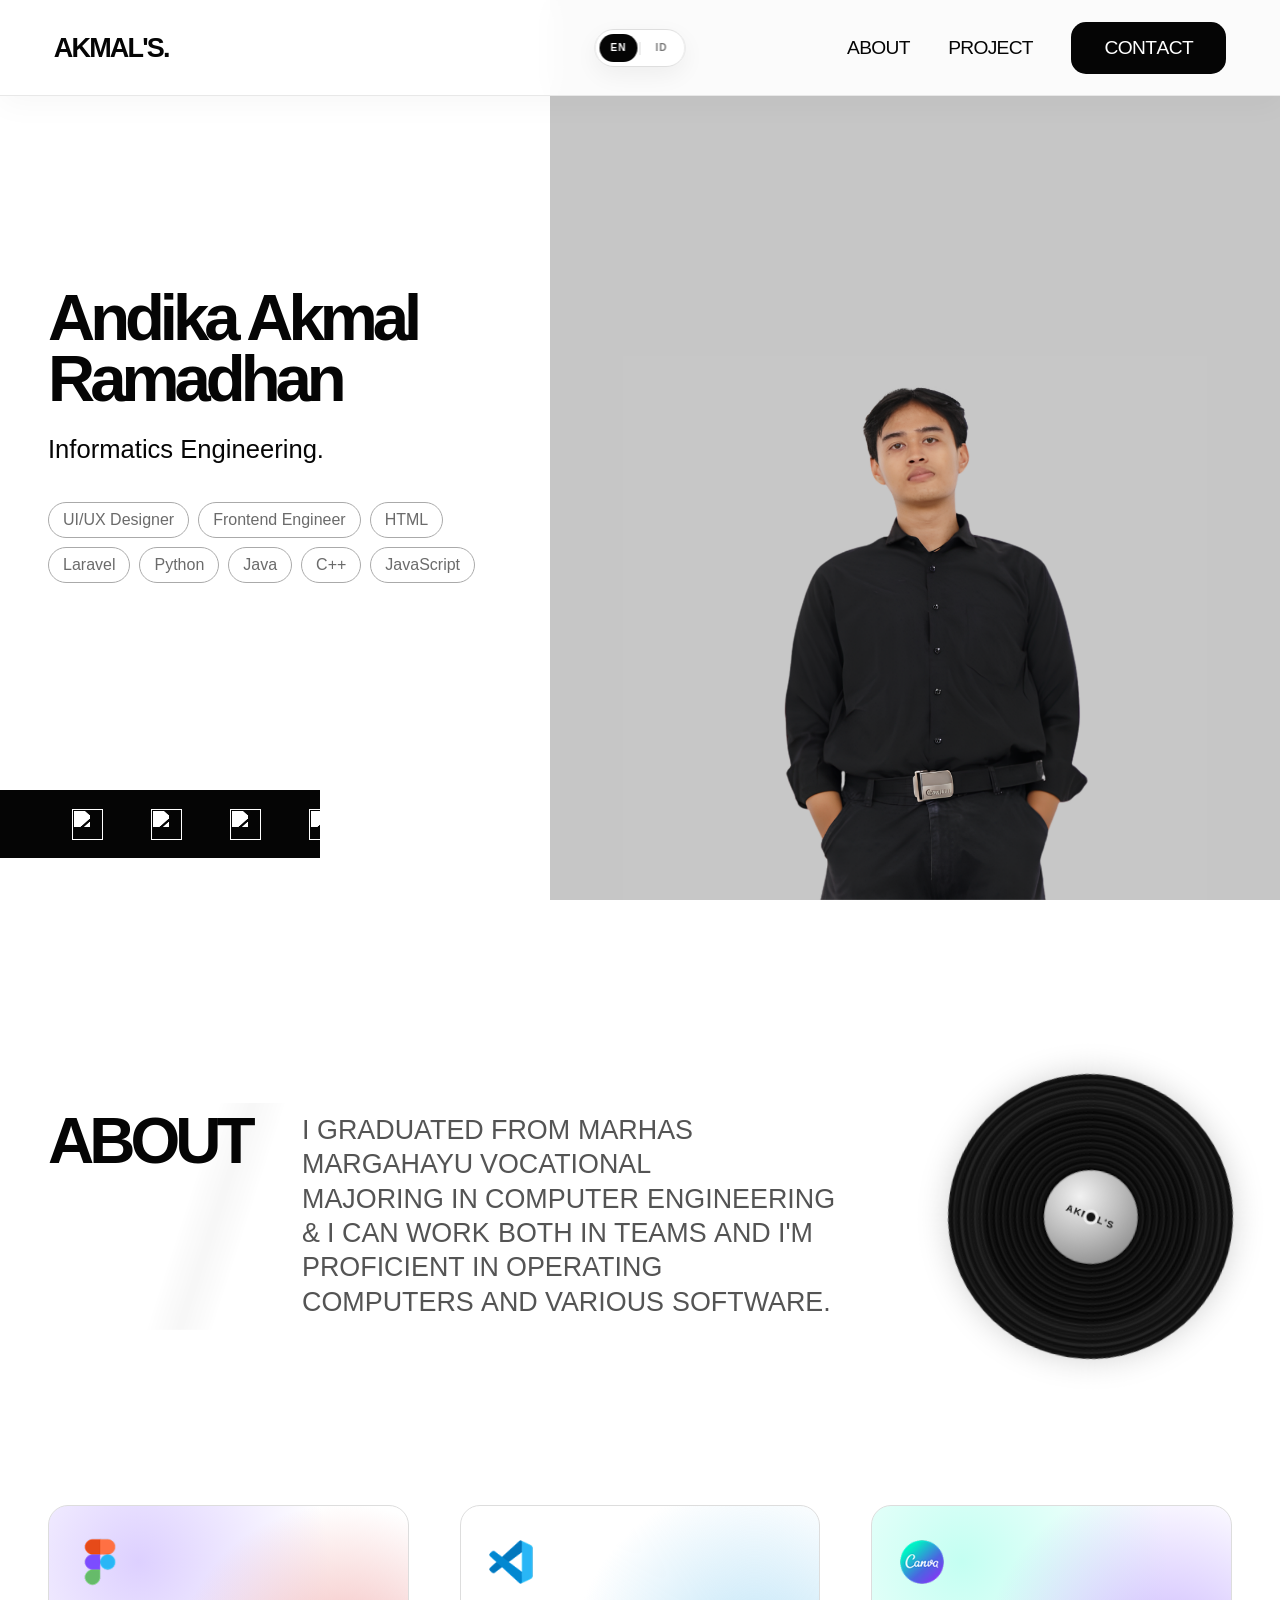
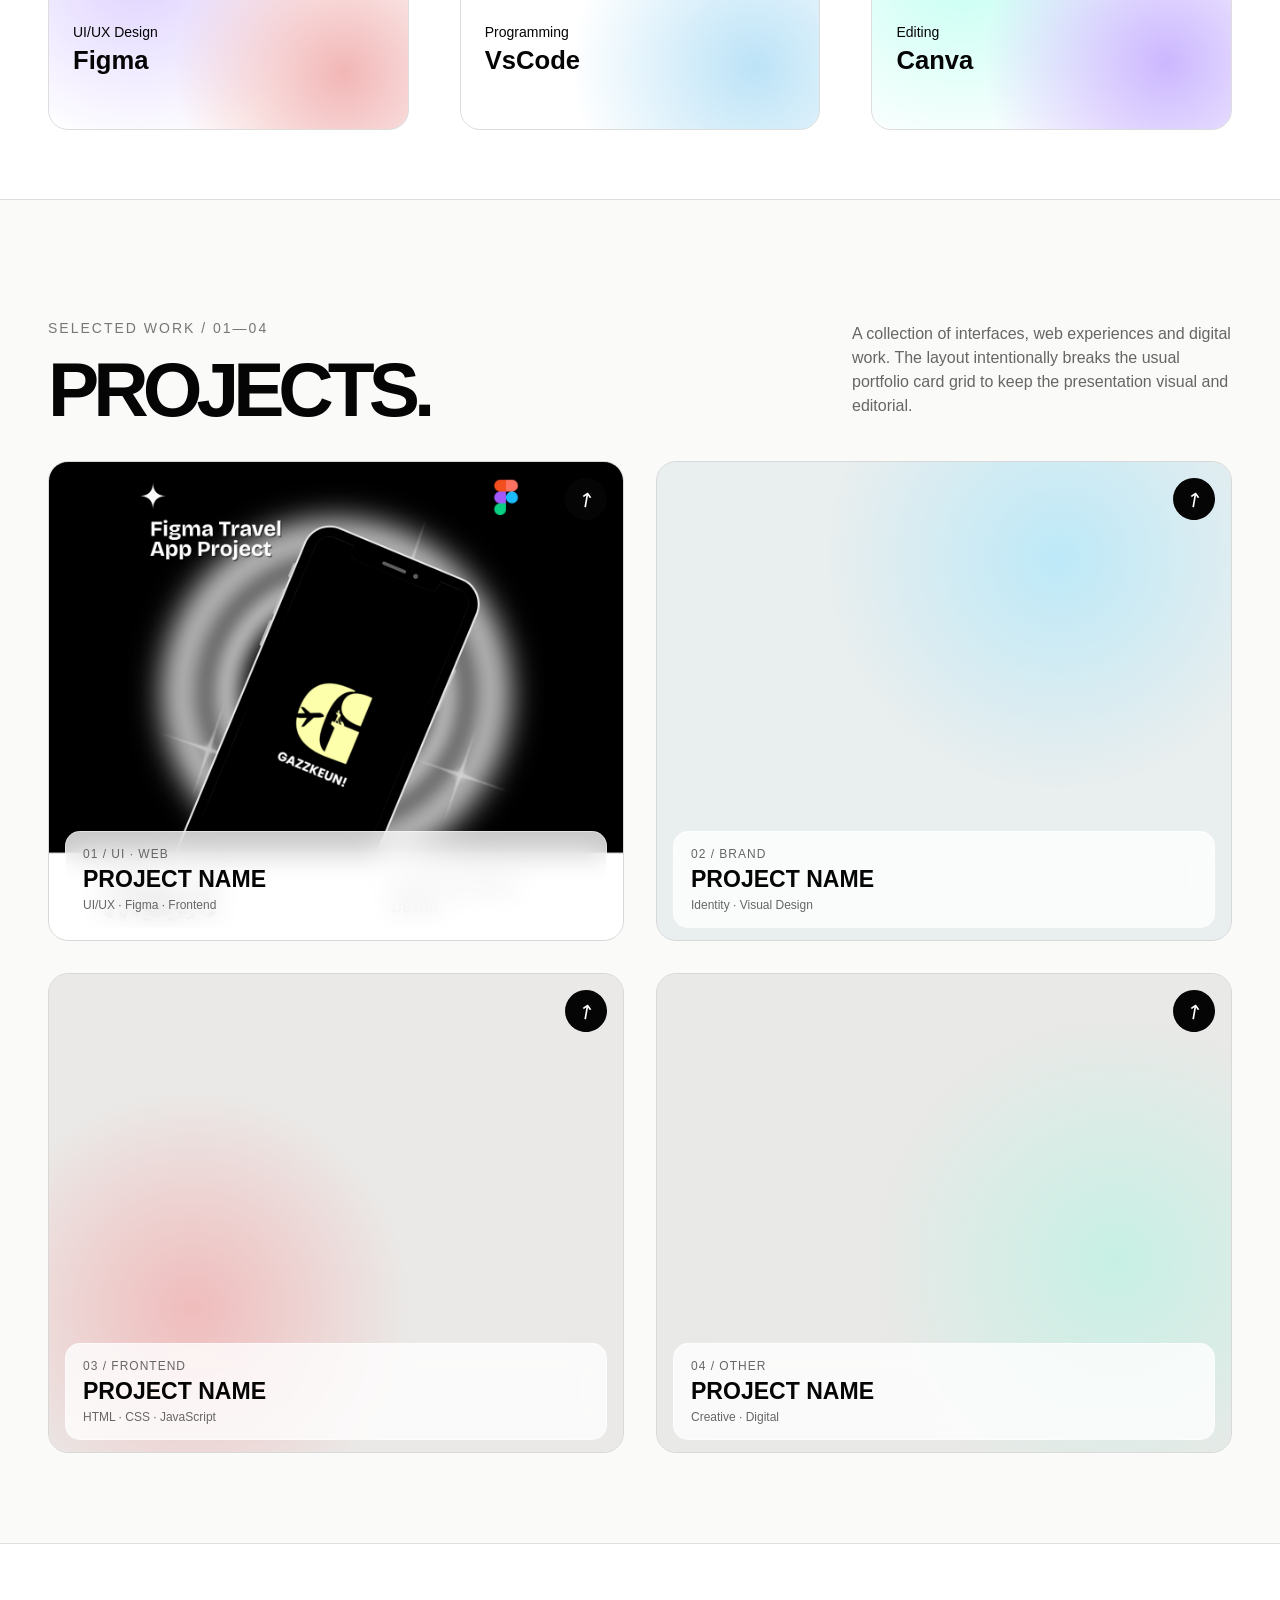
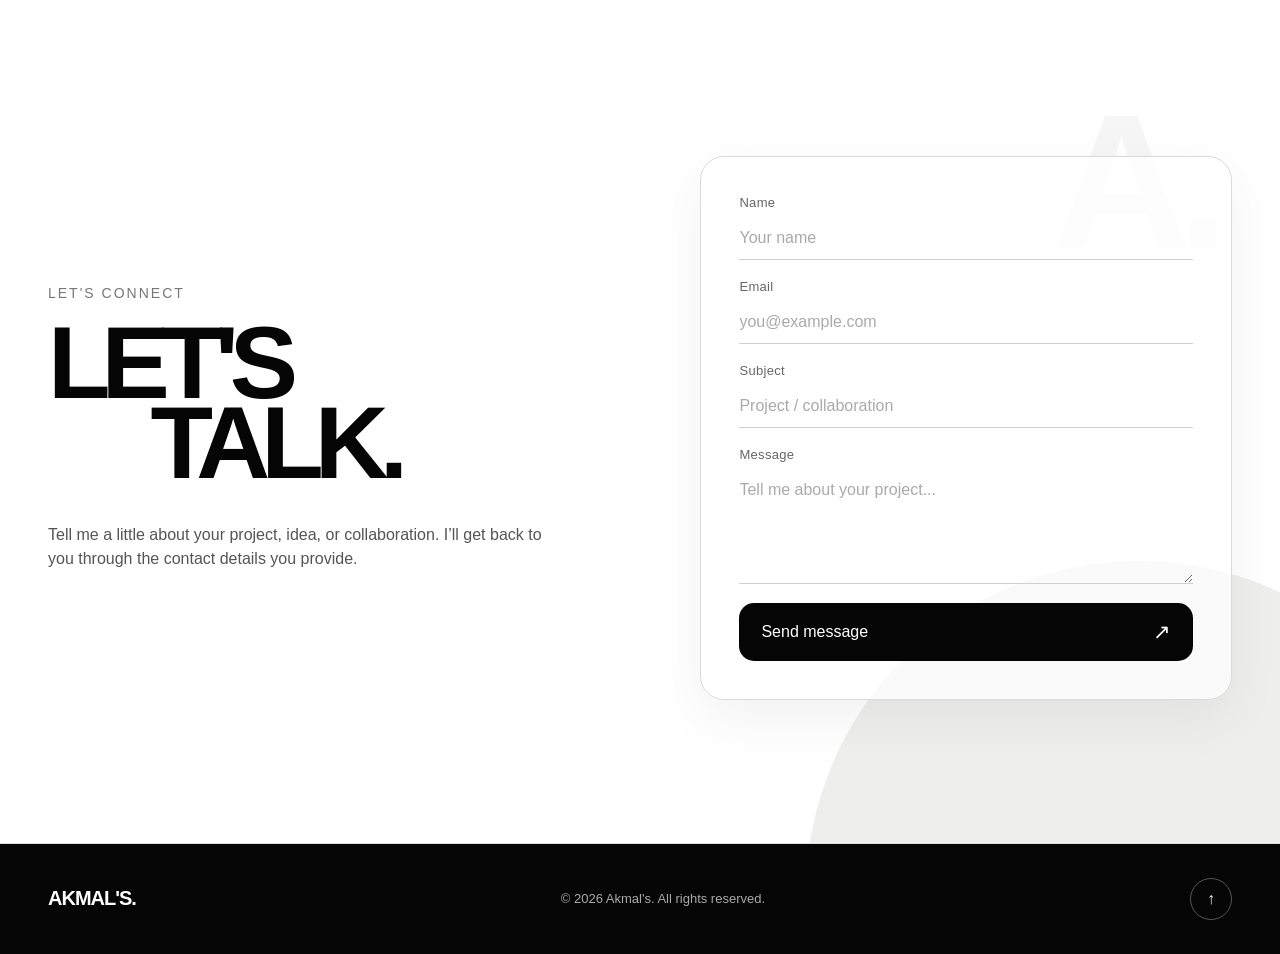
==== commit f4db32c4: "Refactor into separate HTML/CSS/JS files and fix multiple bugs - Split inline styles and scripts int" ====
--- a/index.html
+++ b/index.html
@@ -4,7 +4,7 @@
     <meta charset="UTF-8">
     <meta name="viewport" content="width=device-width, initial-scale=1.0">
 
-    <title>Andika Akmal Ramadhan — UI/UX Designer &amp; Frontend Engineer</title>
+    <title>Akmal`s</title>
     <meta name="description" content="Informatics Engineering portfolio of Andika Akmal Ramadhan — UI/UX design and frontend engineering.">
     <meta name="theme-color" content="#ffffff">
 
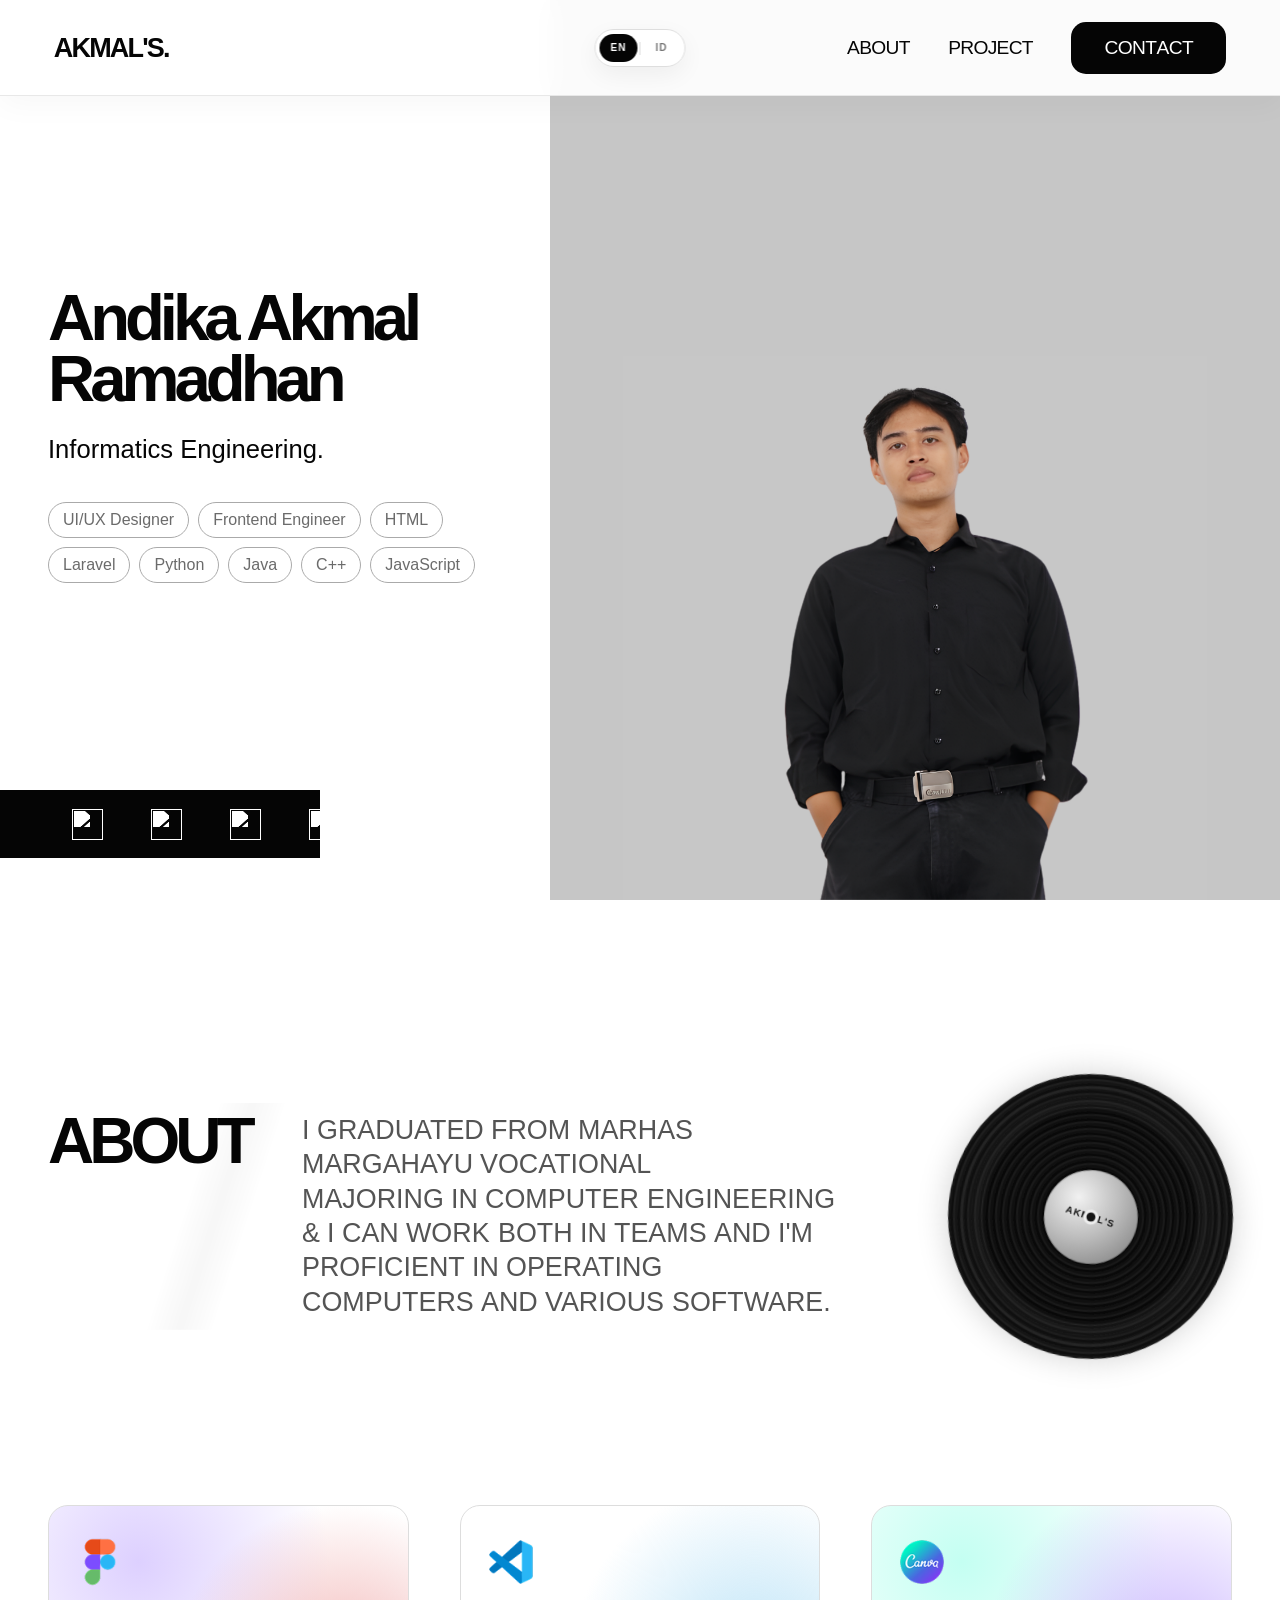
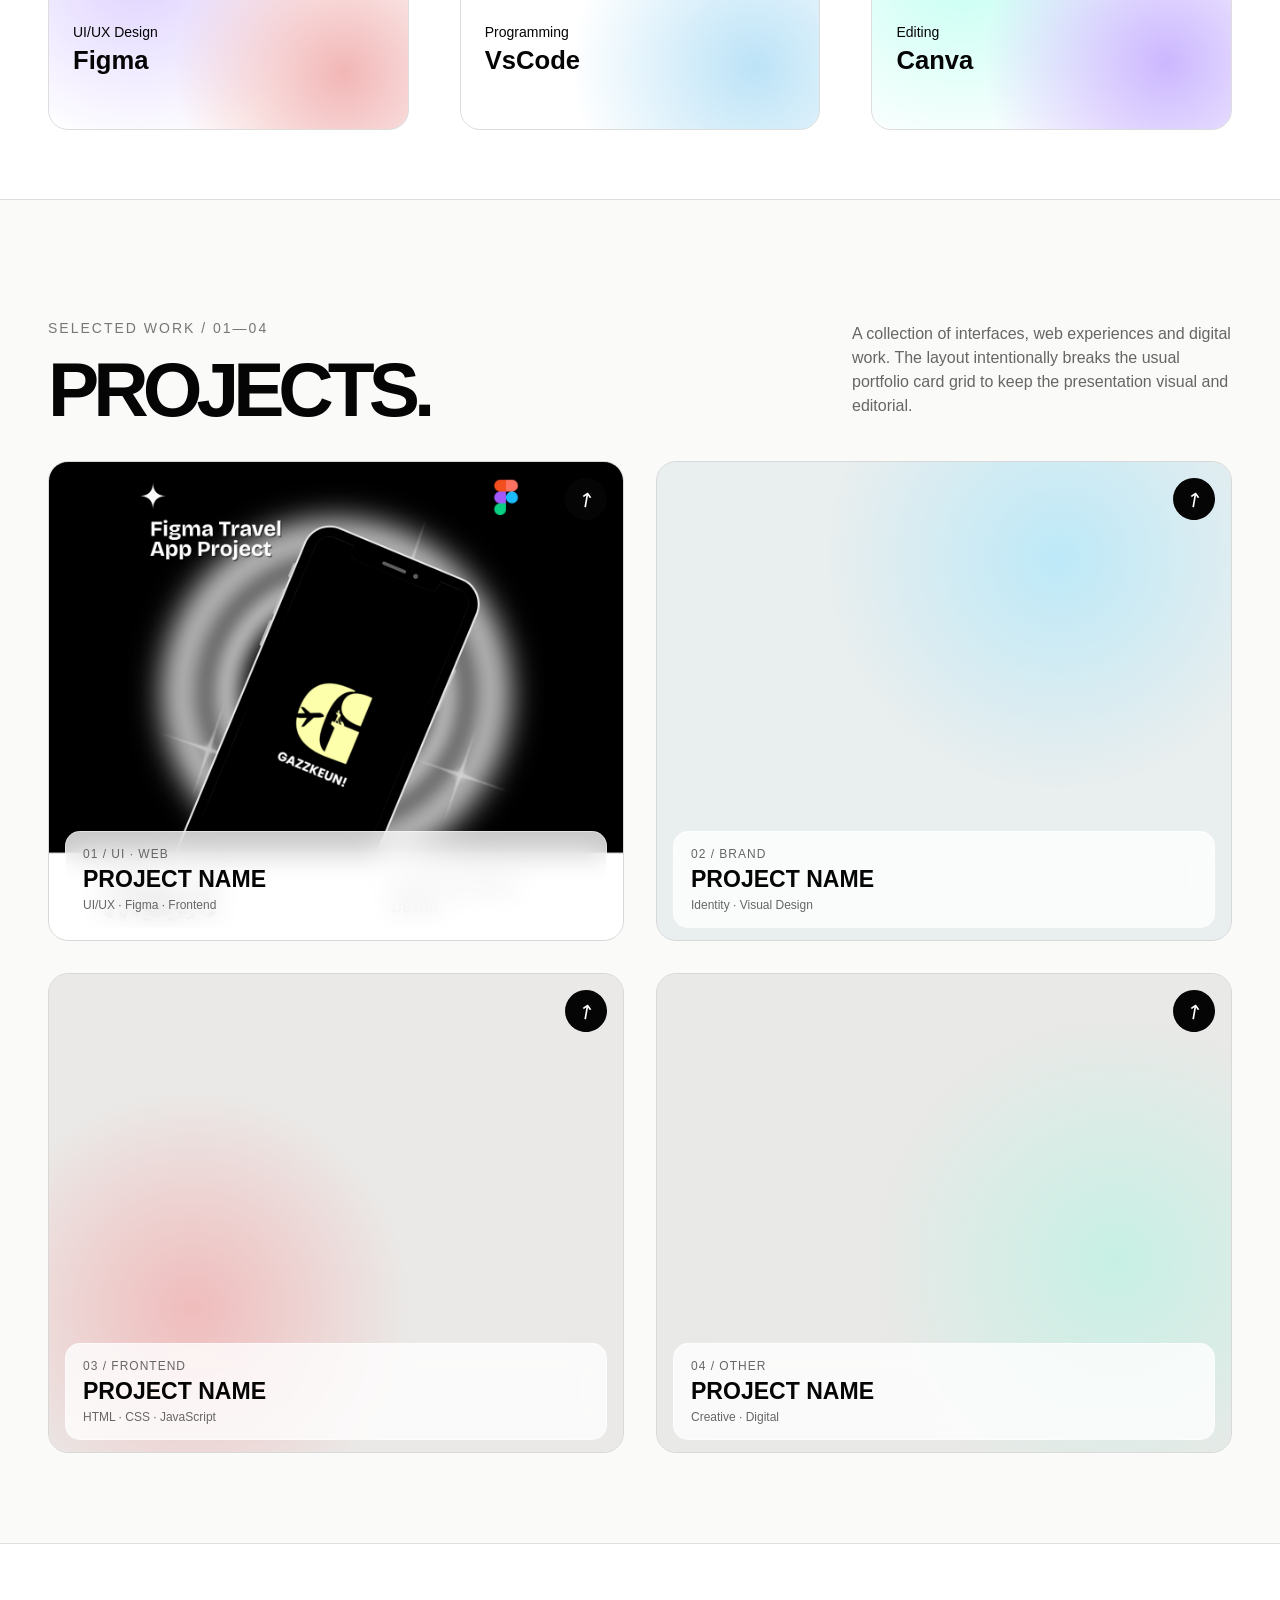
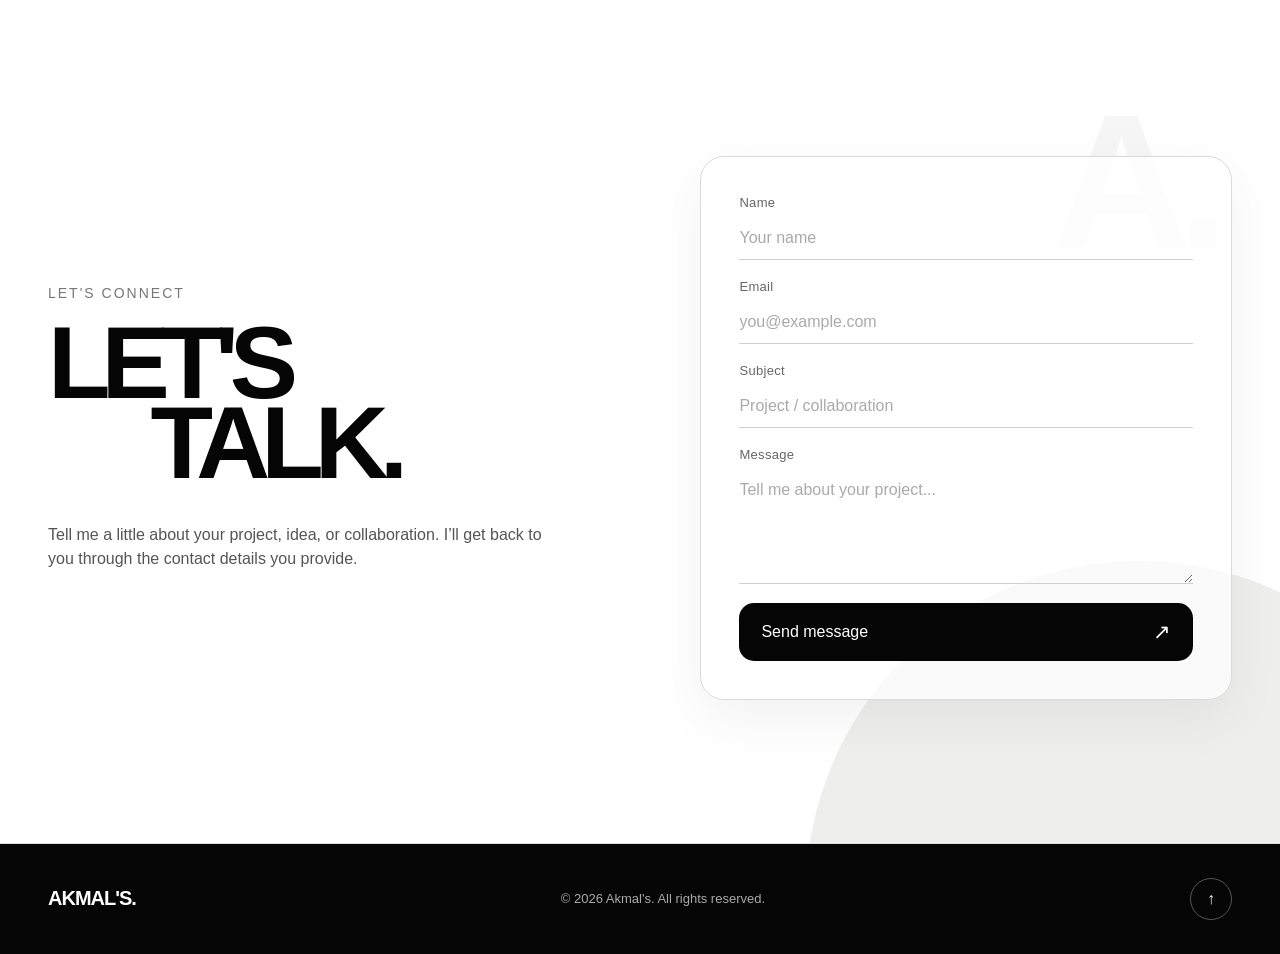
==== commit 9f7d18df: "Remove hash fragment from URL on anchor navigation Intercept in-page anchor clicks, scroll to the ta" ====
--- a/index.html
+++ b/index.html
@@ -4,7 +4,7 @@
     <meta charset="UTF-8">
     <meta name="viewport" content="width=device-width, initial-scale=1.0">
 
-    <title>Akmal`s</title>
+    <title>Andika Akmal Ramadhan — UI/UX Designer &amp; Frontend </title>
     <meta name="description" content="Informatics Engineering portfolio of Andika Akmal Ramadhan — UI/UX design and frontend engineering.">
     <meta name="theme-color" content="#ffffff">
 
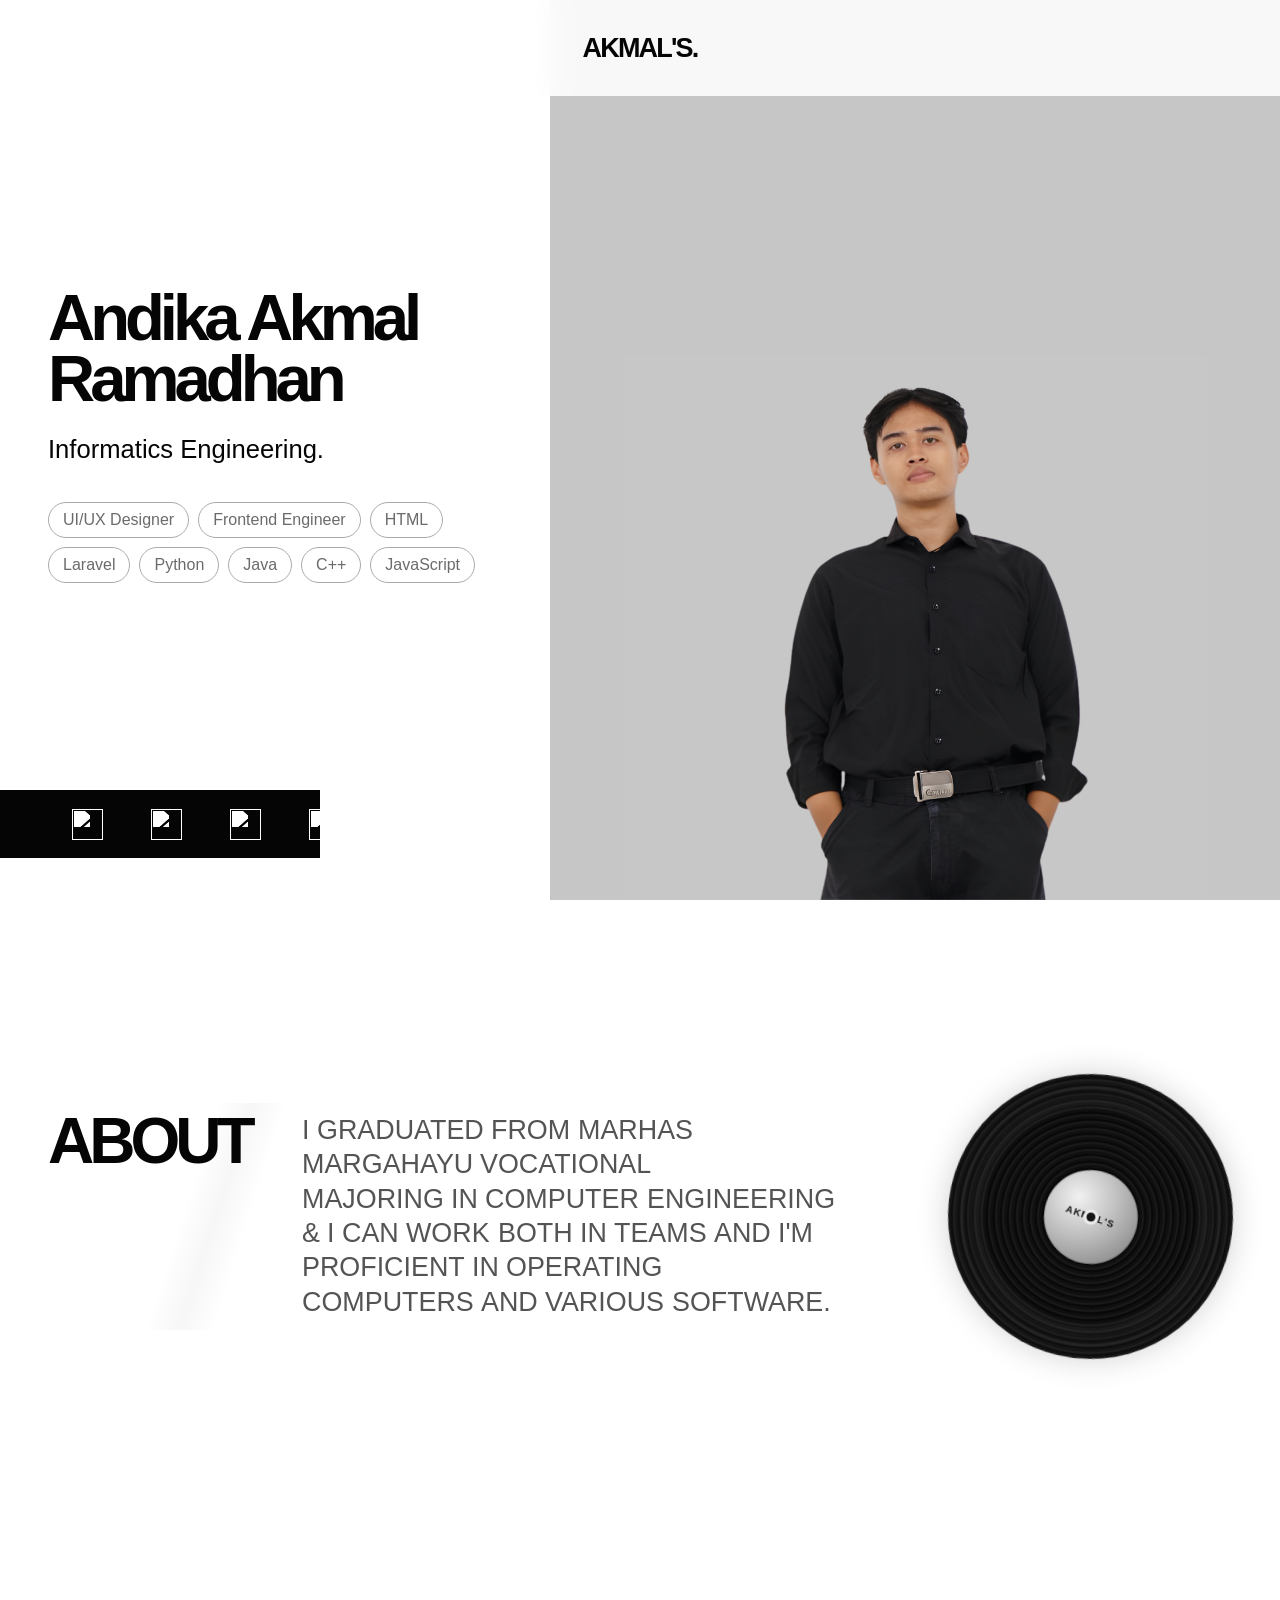
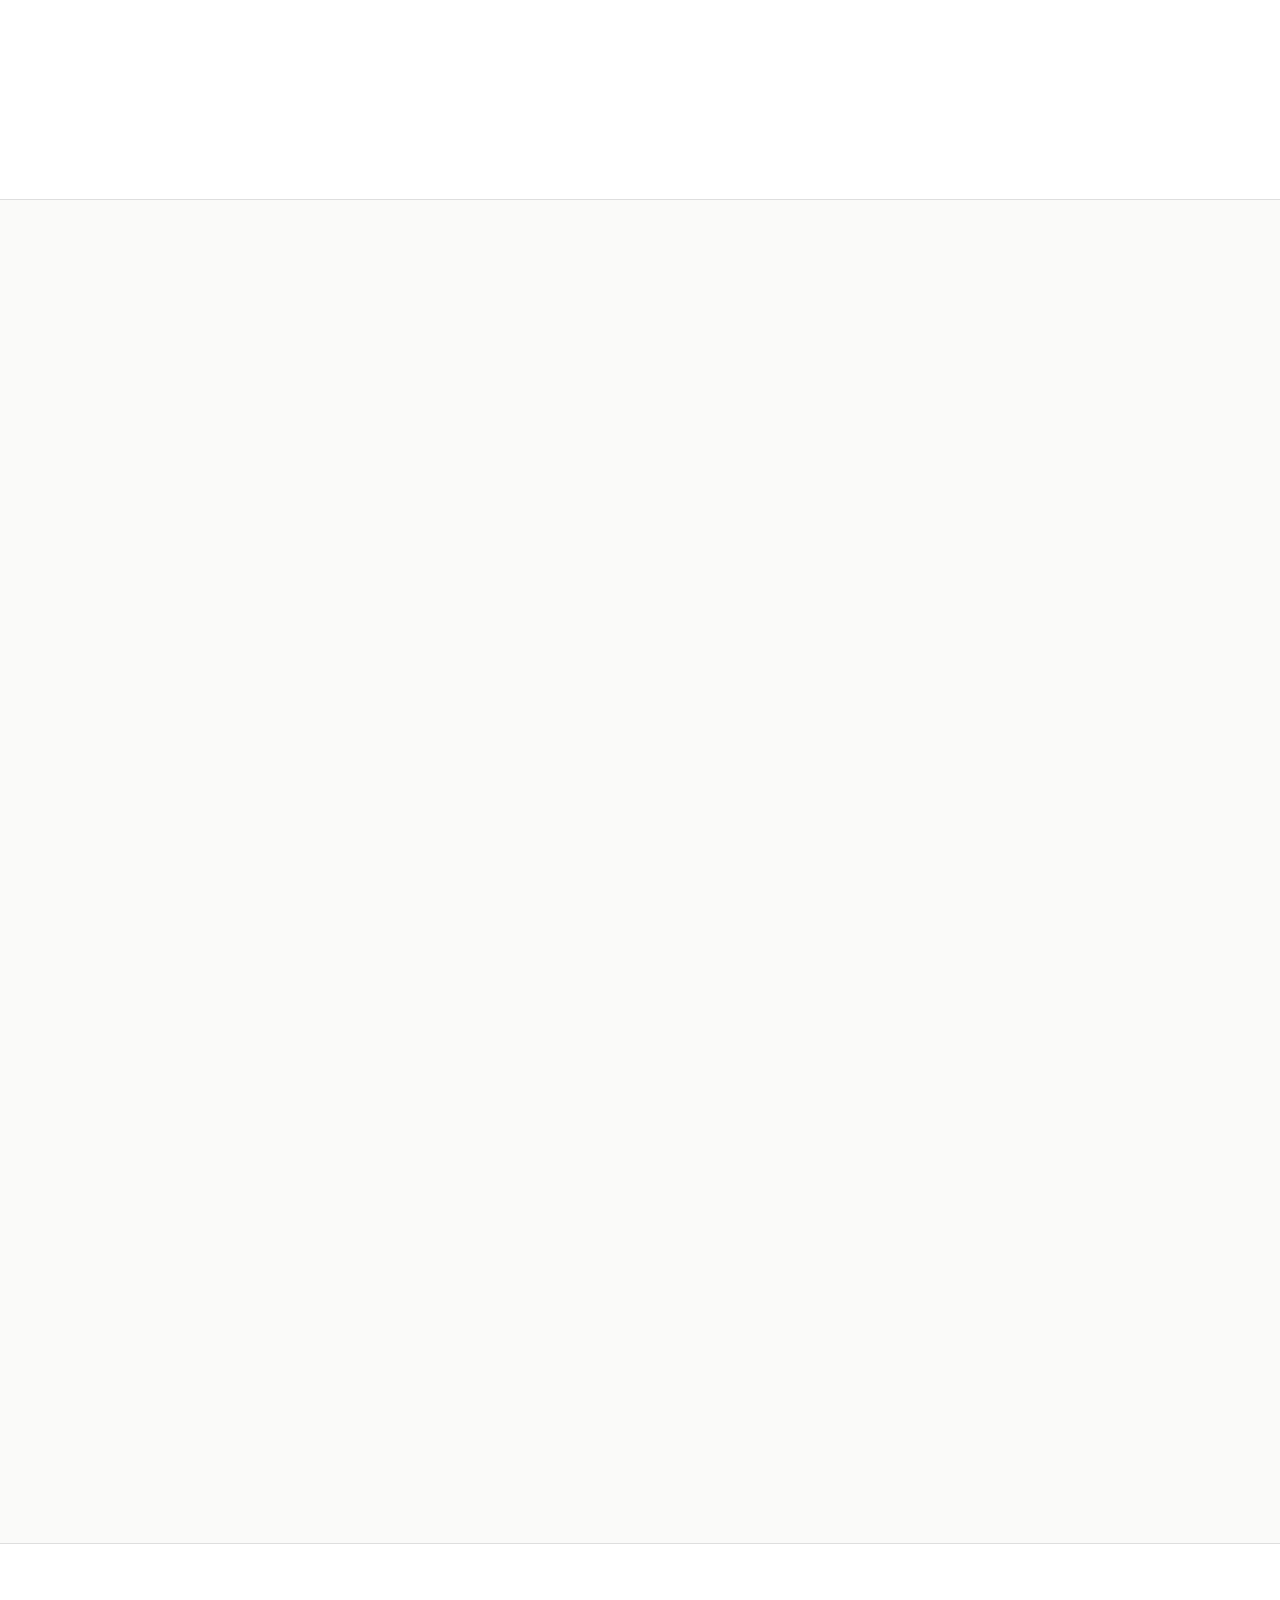
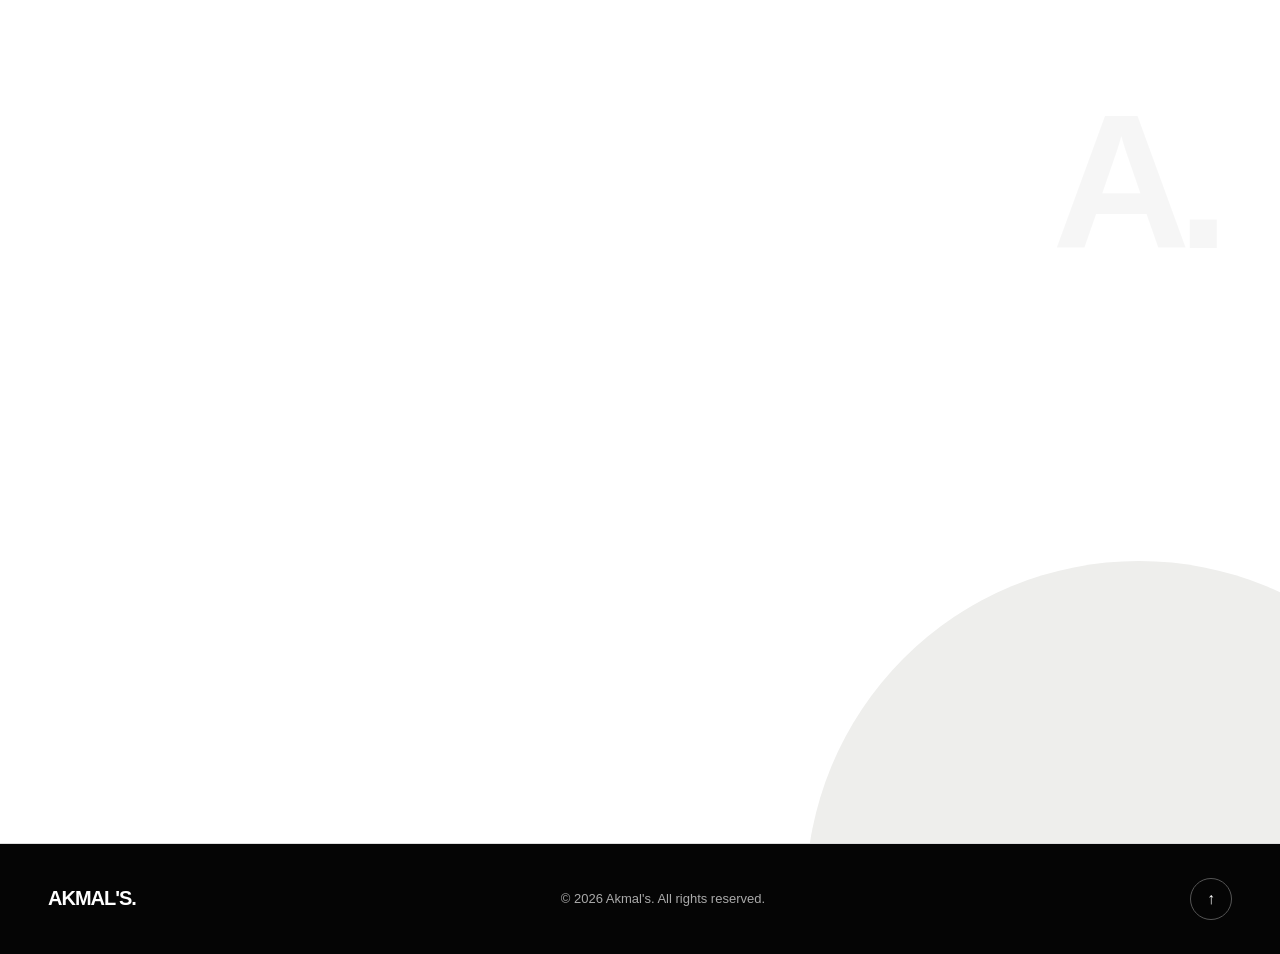
==== commit 66e892a3: "Add pixel-art page loader with smooth exit and hide scrollbars - Add full-screen loader with loading" ====
--- a/index.html
+++ b/index.html
@@ -3,6 +3,18 @@
 <head>
     <meta charset="UTF-8">
     <meta name="viewport" content="width=device-width, initial-scale=1.0">
+
+    <!-- Page loader: tandai halaman "sedang loading" sebelum first paint.
+         Kelasnya dilepas oleh script.js; failsafe 12 detik jika script.js gagal dimuat.
+         Tanpa JavaScript kelas ini tidak pernah ada, jadi loader otomatis tersembunyi. -->
+    <script>
+        (function () {
+            var root = document.documentElement;
+            root.classList.add("is-loading");
+            setTimeout(function () { root.classList.remove("is-loading"); }, 12000);
+        })();
+    </script>
+    <link rel="preload" as="image" href="Assets/loadingpage1.gif">
 
     <title>Andika Akmal Ramadhan — UI/UX Designer &amp; Frontend </title>
     <meta name="description" content="Informatics Engineering portfolio of Andika Akmal Ramadhan — UI/UX design and frontend engineering.">
@@ -17,10 +29,12 @@
 
     <link rel="icon" type="image/svg+xml" href="Assets/icontitle.svg">
 
-    <!-- Fonts: preconnect + link (tidak lagi @import di dalam CSS, supaya tidak memblokir render) -->
+    <!-- Fonts: preconnect + stylesheet non-blocking (media="print" lalu diaktifkan saat selesai dimuat).
+         Jika Google Fonts lambat/terblokir, halaman dan script.js tetap jalan dengan font cadangan. -->
     <link rel="preconnect" href="https://fonts.googleapis.com">
     <link rel="preconnect" href="https://fonts.gstatic.com" crossorigin>
-    <link rel="stylesheet" href="https://fonts.googleapis.com/css2?family=Sedgwick+Ave+Display&display=swap">
+    <link rel="stylesheet" href="https://fonts.googleapis.com/css2?family=Sedgwick+Ave+Display&display=swap" media="print" onload="this.media='all'">
+    <noscript><link rel="stylesheet" href="https://fonts.googleapis.com/css2?family=Sedgwick+Ave+Display&display=swap"></noscript>
 
     <link rel="stylesheet" href="style.css">
 
@@ -35,6 +49,16 @@
 </head>
 
 <body>
+
+    <!-- =========================================================
+         PAGE LOADER
+         Tampil saat halaman pertama kali dibuka, hilang otomatis
+         setelah semua aset siap (lihat modul PAGE LOADER di script.js).
+    ========================================================== -->
+    <div class="loader" id="loader" role="status" aria-live="polite">
+        <img class="loader-gif" src="Assets/loadingpage1.gif" alt="" width="500" height="500" decoding="async" fetchpriority="high">
+        <span class="loader-label">Loading…</span>
+    </div>
 
     <div class="custom-cursor" id="customCursor" aria-hidden="true"></div>
 
@@ -549,4 +573,4 @@
 
     <script src="script.js" defer></script>
 </body>
-</html>
+</html>
--- a/style.css
+++ b/style.css
@@ -10,6 +10,8 @@
     6. RESPONSIVE + MOBILE OVERRIDES
     7. LANGUAGE SWITCH
     8. ACCESSIBILITY / UTILITIES
+    9. PAGE LOADER
+   10. HIDDEN SCROLLBAR
 ========================================================= */
 
 /* =========================================================
@@ -3181,3 +3183,132 @@
     outline: 2px solid #050505;
     outline-offset: 4px;
 }
+
+/* =========================================================
+   PAGE LOADER
+   Overlay layar penuh dengan GIF pixel art (Assets/loadingpage1.gif).
+   - Terlihat selama <html> punya kelas .is-loading (diatur head script + script.js).
+   - Tanpa JavaScript kelas itu tidak ada, jadi loader otomatis tersembunyi.
+   - Warna latar disamakan dengan latar GIF agar menyatu tanpa bingkai.
+   - Ukuran GIF kelipatan 100px (GIF 500px = grid 5px) supaya piksel tetap tajam.
+
+   KOREOGRAFI KELUAR (dimulai saat .is-loading dilepas):
+     0.00s  GIF mengecil & memudar            (--loader-gif-out)
+     0.20s  tirai (latar loader) terangkat    (--loader-curtain-delay / -duration)
+     0.48s  animasi masuk halaman dimulai     (--loader-ready-ms, dibaca script.js)
+     1.25s  tirai habis -> elemen dilepas dari DOM
+   Ubah angka di bawah untuk menyetel tempo; script.js mengikuti otomatis.
+========================================================= */
+:root {
+    --loader-bg: #b8c2b9;
+    --loader-gif-out: .35s;
+    --loader-curtain-delay: .2s;
+    --loader-curtain-duration: 1.05s;
+    --loader-ease: cubic-bezier(.76, 0, .24, 1);
+    --loader-ready-ms: 480; /* tanpa satuan: dibaca JS untuk memulai animasi halaman */
+}
+
+html.is-loading {
+    overflow: hidden;
+    scrollbar-gutter: stable; /* cegah halaman bergeser saat scrollbar muncul kembali */
+}
+
+.loader {
+    position: fixed;
+    inset: 0;
+    z-index: 10000;
+    display: grid;
+    place-items: center;
+    background: var(--loader-bg);
+    transform: translate3d(0, 0, 0);
+    visibility: visible;
+    will-change: transform; /* naik ke layer GPU lebih awal agar frame pertama tirai tidak tersendat */
+}
+
+html:not(.is-loading) .loader {
+    transform: translate3d(0, -100%, 0);
+    visibility: hidden;
+    pointer-events: none;
+    transition:
+        transform var(--loader-curtain-duration) var(--loader-ease) var(--loader-curtain-delay),
+        visibility 0s linear calc(var(--loader-curtain-delay) + var(--loader-curtain-duration));
+}
+
+.loader-gif {
+    width: 400px;
+    height: auto;
+    image-rendering: pixelated;
+    user-select: none;
+    -webkit-user-drag: none;
+    pointer-events: none;
+}
+
+/* GIF pergi lebih dulu supaya tidak menumpuk di atas konten yang mulai muncul. */
+html:not(.is-loading) .loader-gif {
+    opacity: 0;
+    transform: scale(.9);
+    transition:
+        opacity var(--loader-gif-out) cubic-bezier(.4, 0, .2, 1),
+        transform var(--loader-gif-out) cubic-bezier(.4, 0, .2, 1);
+}
+
+.loader-label {
+    position: absolute;
+    width: 1px;
+    height: 1px;
+    margin: -1px;
+    overflow: hidden;
+    clip: rect(0 0 0 0);
+    white-space: nowrap;
+}
+
+@media (max-width: 760px) {
+    .loader-gif {
+        width: 300px;
+    }
+}
+
+@media (max-width: 340px) {
+    .loader-gif {
+        width: 200px;
+    }
+}
+
+/* Reduced motion: tanpa gerakan tirai, cukup memudar singkat. */
+@media (prefers-reduced-motion: reduce) {
+    :root {
+        --loader-ready-ms: 0;
+    }
+
+    html:not(.is-loading) .loader {
+        transform: none;
+        opacity: 0;
+        transition: opacity .3s ease, visibility 0s linear .3s;
+    }
+
+    html:not(.is-loading) .loader-gif {
+        transform: none;
+        transition: none;
+    }
+}
+
+/* =========================================================
+   HIDDEN SCROLLBAR
+   Scrollbar disembunyikan agar tampilan bersih. Scroll tetap berfungsi
+   normal lewat roda mouse, trackpad, sentuhan, dan keyboard
+   (Space, PageUp/PageDown, Home/End, panah).
+   Berlaku untuk halaman dan kartu detail proyek (modal).
+========================================================= */
+html,
+.project-modal-card {
+    scrollbar-width: none;        /* Firefox */
+    -ms-overflow-style: none;     /* Edge/IE lama */
+}
+
+html::-webkit-scrollbar,
+body::-webkit-scrollbar,
+.project-modal-card::-webkit-scrollbar {
+    display: none;                /* Chrome, Safari, Edge */
+    width: 0;
+    height: 0;
+}
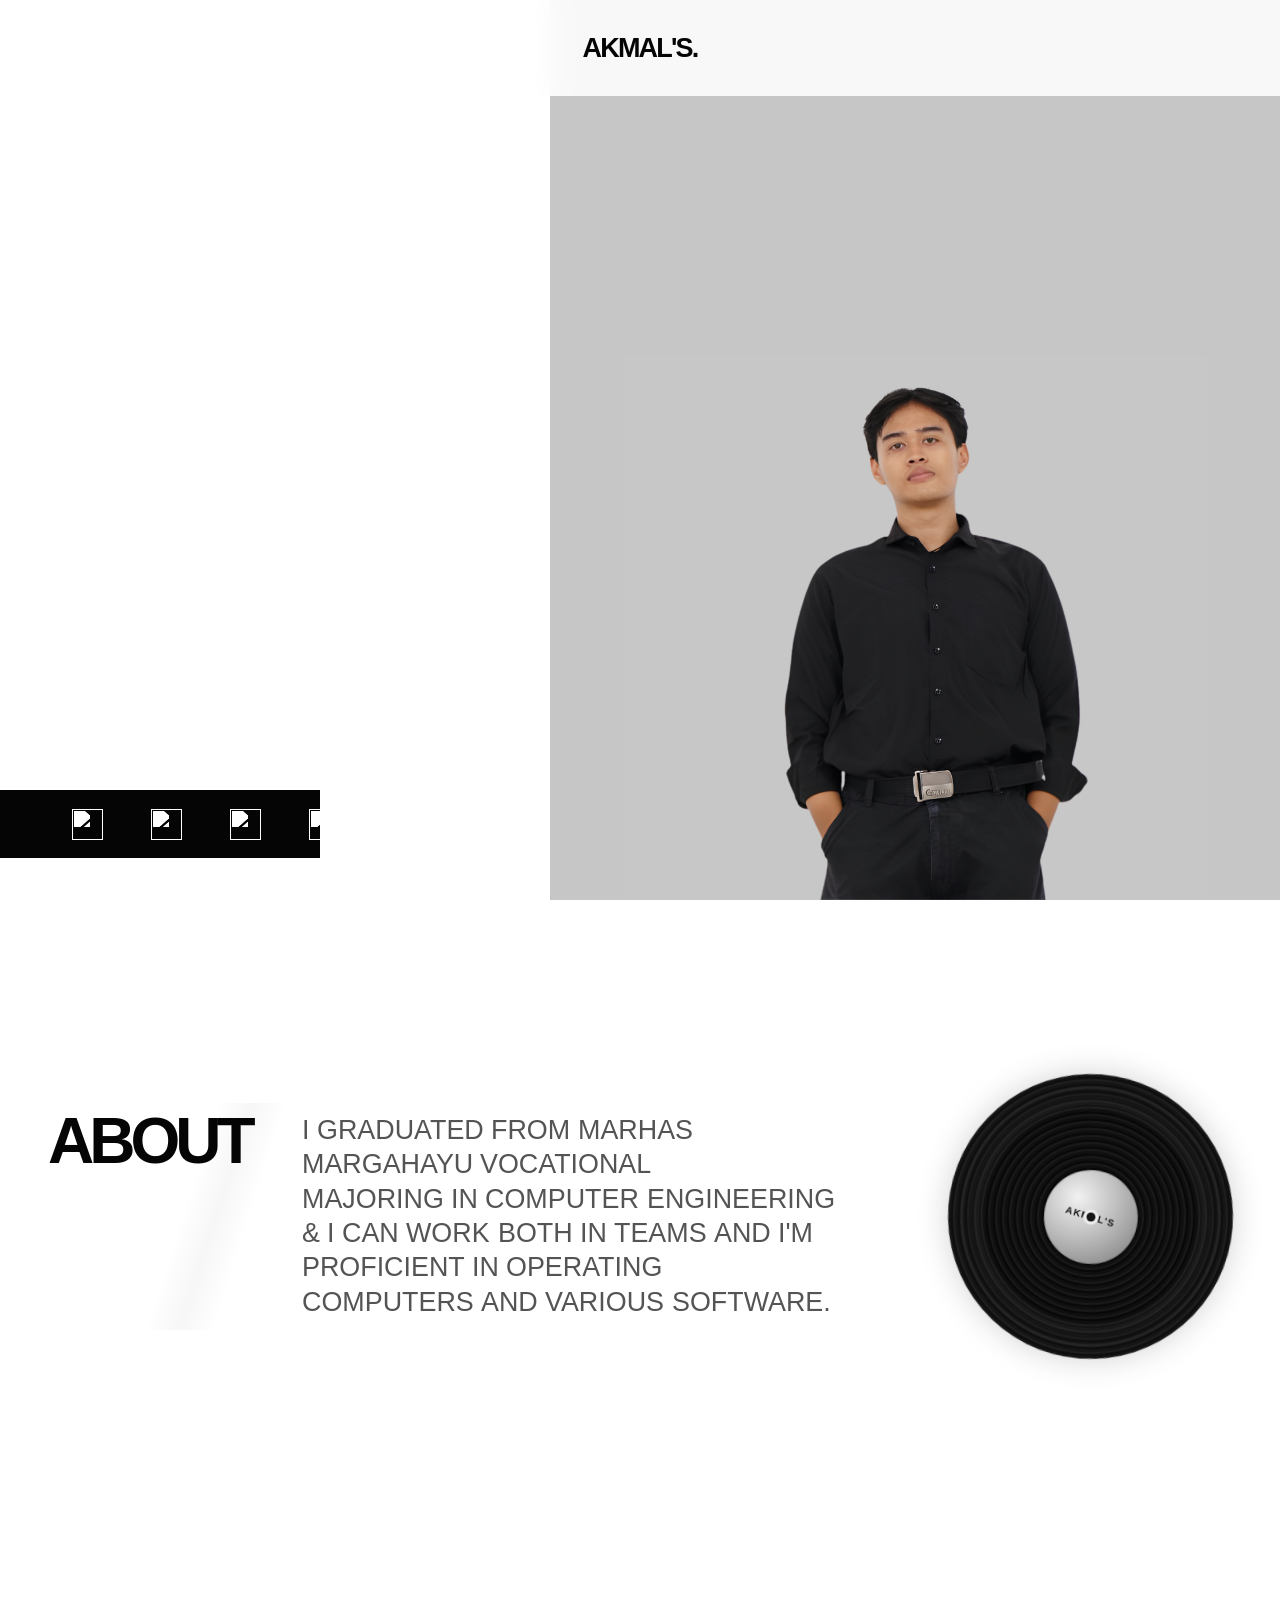
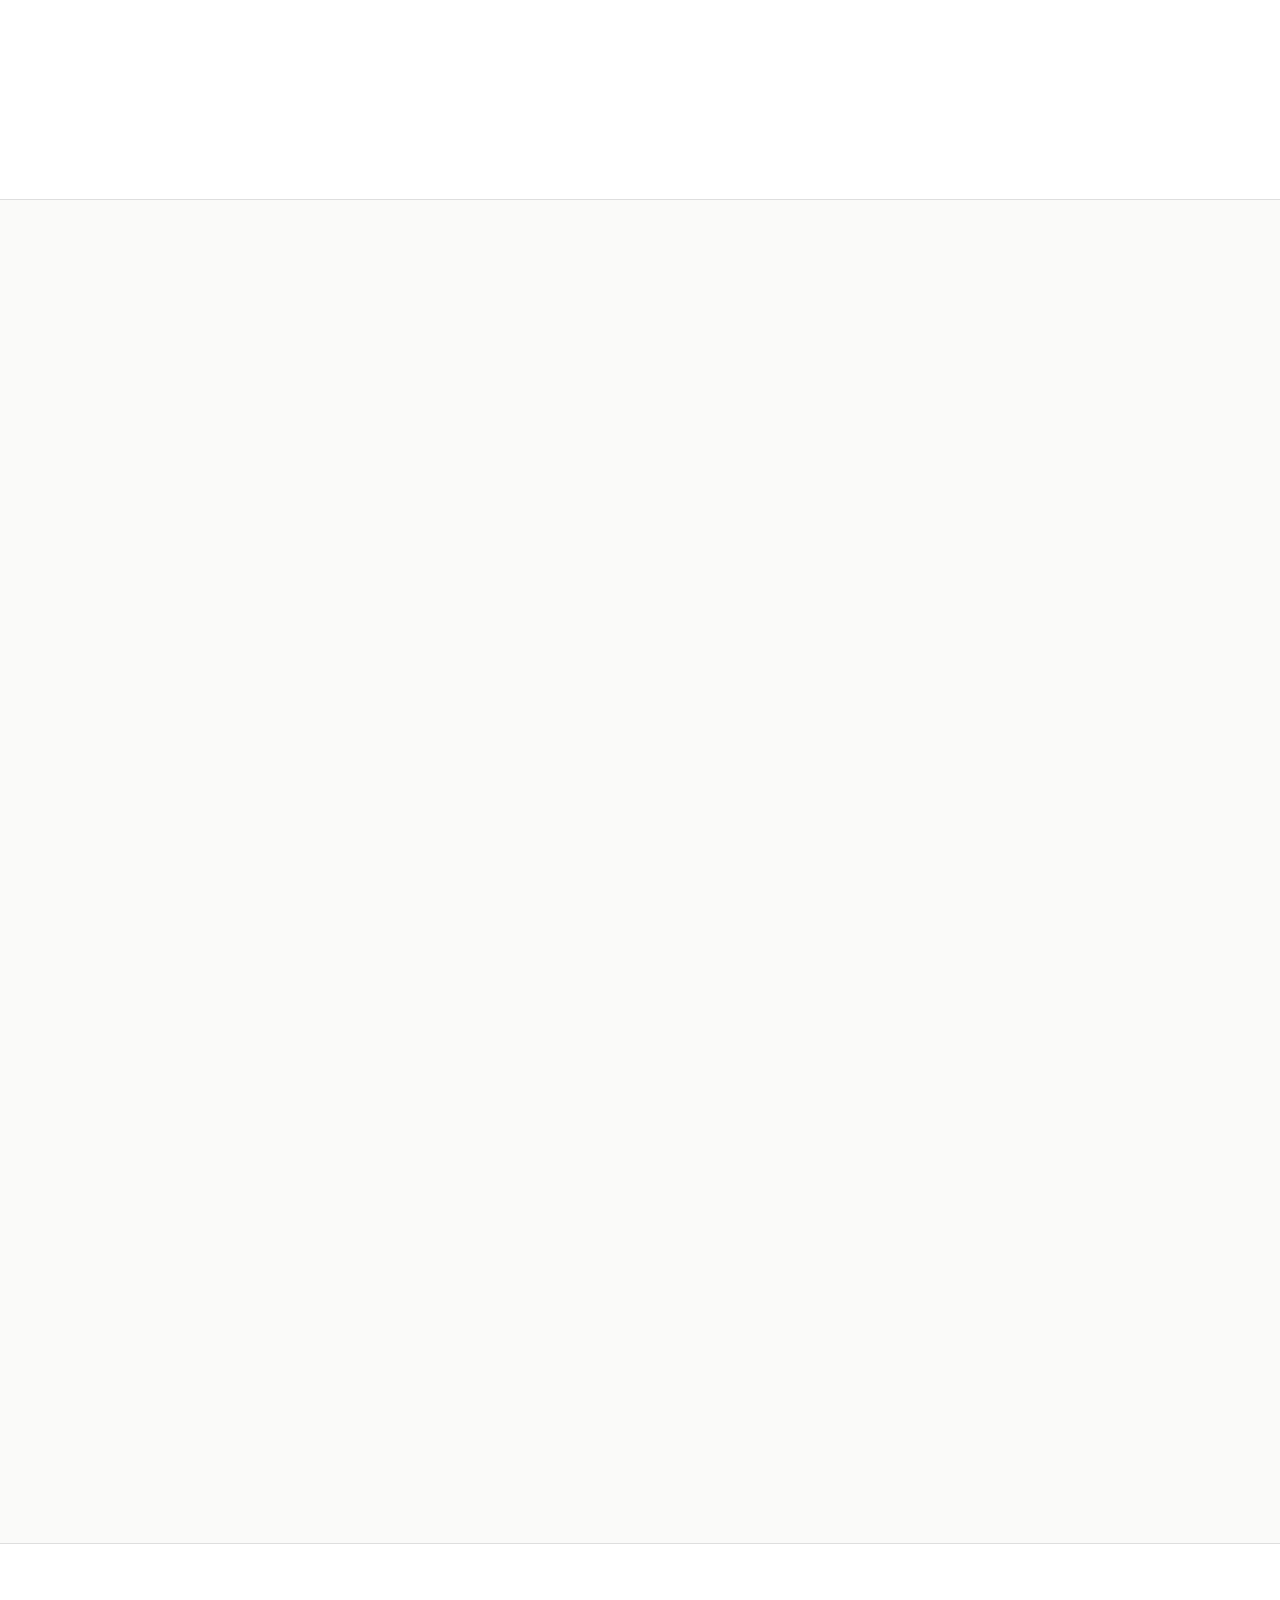
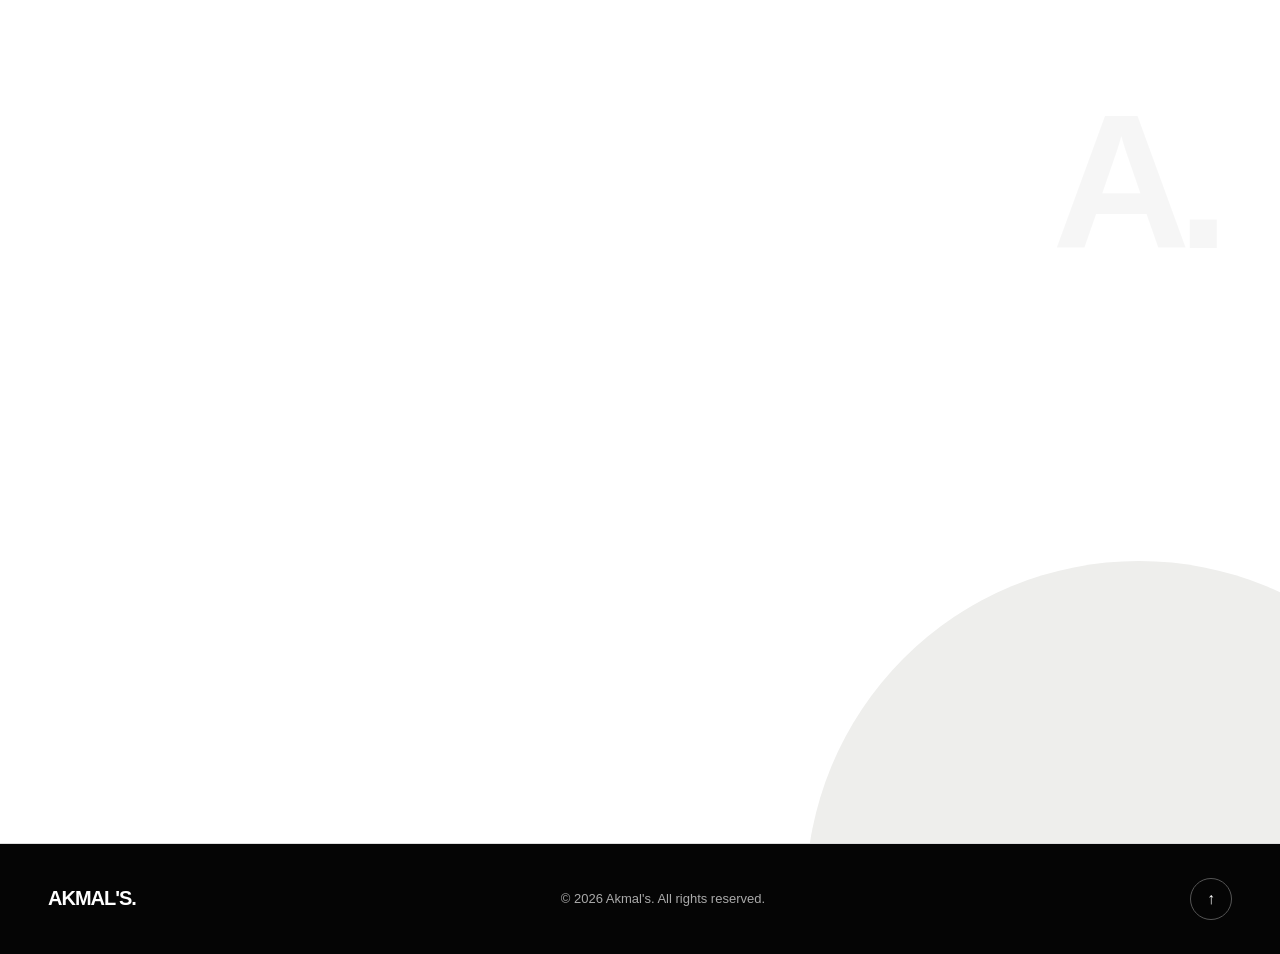
==== commit ec2007ef: "Redesign skill cards with SVG artwork and fix card hover lift" ====
--- a/index.html
+++ b/index.html
@@ -304,31 +304,168 @@
 
             <div class="skills">
 
-                <article class="skill-card reveal delay-1">
-                    <div class="skill-icon">
-                        <!-- ELEMENT: Figma icon -->
-                        <img src="Assets/Figma.png" alt="Figma icon" loading="lazy" decoding="async">
-                    </div>
-                    <p class="skill-label">UI/UX Design</p>
-                    <h3 class="skill-name">Figma</h3>
+                <article class="skill-card skill-card--figma reveal delay-1">
+                    <!-- Artwork dekoratif (SVG orisinal). Warna & bentuk bisa diubah langsung di sini. -->
+                    <svg class="skill-art skill-art--figma" viewBox="0 0 240 170" aria-hidden="true" focusable="false">
+                        <defs>
+                            <clipPath id="figmaBlob"><path d="M240 44C225 42 209 51 202 67C195 84 179 91 171 105C163 119 168 134 160 148C156 158 158 170 170 170H240Z"/></clipPath>
+                            <clipPath id="figmaCircle"><circle cx="206" cy="126" r="27"/></clipPath>
+                        </defs>
+                        <!-- titik hatch biru (garis diagonal putus-putus) -->
+                        <g class="art-piece" style="--d:4">
+                            <g fill="none" stroke="#1ABCFE" stroke-width="2.6" stroke-linecap="round" stroke-dasharray="0.1 5.4">
+                                <path d="M112 96L142 62"/><path d="M120 98L150 64"/><path d="M128 100L158 66"/><path d="M136 102L166 68"/><path d="M144 104L174 70"/><path d="M152 106L182 72"/>
+                            </g>
+                        </g>
+                        <!-- blob ungu besar di pojok -->
+                        <g class="art-piece" style="--d:0">
+                            <path d="M240 44C225 42 209 51 202 67C195 84 179 91 171 105C163 119 168 134 160 148C156 158 158 170 170 170H240Z" fill="#A259FF"/>
+                            <g clip-path="url(#figmaBlob)" fill="none" stroke="#C7A2FF" stroke-width="2.2" stroke-linecap="round">
+                                <path d="M214 62C209 84 198 104 192 132"/><path d="M226 56C222 84 212 112 207 150"/><path d="M200 82C196 100 186 114 182 138"/>
+                            </g>
+                        </g>
+                        <!-- lingkaran koral -->
+                        <g class="art-piece" style="--d:1">
+                            <circle cx="206" cy="126" r="27" fill="#FF7262"/>
+                            <g clip-path="url(#figmaCircle)" fill="none" stroke="#FFB3A8" stroke-width="2" stroke-linecap="round">
+                                <path d="M192 108C190 124 194 140 198 152"/><path d="M204 102C202 122 206 140 210 156"/>
+                            </g>
+                        </g>
+                        <!-- setengah lingkaran oranye -->
+                        <g class="art-piece" style="--d:2">
+                            <path d="M126 170A32 32 0 0 1 190 170Z" fill="#F24E1E"/>
+                            <path d="M141 170C142 160 148 154 156 152" fill="none" stroke="#FF9B7D" stroke-width="2" stroke-linecap="round"/>
+                        </g>
+                        <!-- daun hijau + titik kecil -->
+                        <g class="art-piece" style="--d:3">
+                            <rect x="148" y="104" width="15" height="42" rx="7.5" fill="#0ACF83" transform="rotate(26 155 125)"/>
+                            <circle cx="176" cy="46" r="3.4" fill="#FF7262"/>
+                            <circle cx="130" cy="130" r="3" fill="#A259FF"/>
+                            <circle cx="222" cy="86" r="3" fill="#0ACF83"/>
+                        </g>
+                    </svg>
+
+                    <div class="skill-top">
+                        <div class="skill-icon">
+                            <!-- ELEMENT: Figma icon -->
+                            <img src="Assets/Figma.png" alt="Figma icon" loading="lazy" decoding="async">
+                        </div>
+                        <span class="skill-index" aria-hidden="true">01</span>
+                    </div>
+
+                    <div class="skill-body">
+                        <p class="skill-label">UI/UX Design</p>
+                        <h3 class="skill-name">Figma</h3>
+                        <!-- TODO: sesuaikan tag dengan hal yang benar-benar kamu kerjakan di Figma -->
+                        <ul class="skill-tags"><li>Wireframe</li><li>Prototype</li><li>UI Kit</li></ul>
+                    </div>
                 </article>
 
-                <article class="skill-card reveal delay-2">
-                    <div class="skill-icon">
-                        <!-- ELEMENT: VS Code icon -->
-                        <img src="Assets/vscode.png" alt="Visual Studio Code icon" loading="lazy" decoding="async">
-                    </div>
-                    <p class="skill-label">Programming</p>
-                    <h3 class="skill-name">VsCode</h3>
+                <article class="skill-card skill-card--vscode reveal delay-2">
+                    <!-- Artwork dekoratif (SVG orisinal). Warna & bentuk bisa diubah langsung di sini. -->
+                    <svg class="skill-art skill-art--vscode" viewBox="0 0 240 170" aria-hidden="true" focusable="false">
+                        <defs>
+                            <clipPath id="vsWaveDark"><path d="M64 170C72 140 100 116 136 116C168 116 180 96 208 92C224 90 234 96 240 102V170Z"/></clipPath>
+                            <clipPath id="vsWaveMid"><path d="M108 170C116 146 142 128 174 128C200 128 220 118 240 110V170Z"/></clipPath>
+                        </defs>
+                        <!-- titik hatch biru -->
+                        <g class="art-piece" style="--d:4">
+                            <g fill="none" stroke="#0B63B5" stroke-width="2.6" stroke-linecap="round" stroke-dasharray="0.1 5.4">
+                                <path d="M96 84L124 50"/><path d="M104 86L132 52"/><path d="M112 88L140 54"/><path d="M120 90L148 56"/><path d="M128 92L156 58"/>
+                            </g>
+                        </g>
+                        <!-- matahari kuning -->
+                        <g class="art-piece" style="--d:1">
+                            <circle cx="206" cy="70" r="19" fill="#FFC83D"/>
+                            <path d="M194 62C198 56 206 54 212 56" fill="none" stroke="#FFE08A" stroke-width="2" stroke-linecap="round"/>
+                        </g>
+                        <!-- sapuan kuas biru muda -->
+                        <g class="art-piece" style="--d:2">
+                            <path d="M88 108C112 90 146 86 178 98" fill="none" stroke="#8FD0FF" stroke-width="11" stroke-linecap="round"/>
+                            <path d="M100 104C122 92 148 90 168 96" fill="none" stroke="#C7E8FF" stroke-width="1.8" stroke-linecap="round"/>
+                        </g>
+                        <!-- gelombang biru tua -->
+                        <g class="art-piece" style="--d:0">
+                            <path d="M64 170C72 140 100 116 136 116C168 116 180 96 208 92C224 90 234 96 240 102V170Z" fill="#0B63B5"/>
+                            <g clip-path="url(#vsWaveDark)" fill="none" stroke="#2F86D6" stroke-width="2" stroke-linecap="round">
+                                <path d="M92 150C104 136 118 128 134 126"/><path d="M108 160C118 146 132 138 150 134"/>
+                            </g>
+                        </g>
+                        <!-- gelombang biru terang + baris "kode" -->
+                        <g class="art-piece" style="--d:3">
+                            <path d="M108 170C116 146 142 128 174 128C200 128 220 118 240 110V170Z" fill="#1F9CF0"/>
+                            <g clip-path="url(#vsWaveMid)" fill="none" stroke="#FFFFFF" stroke-opacity=".9" stroke-width="3.4" stroke-linecap="round">
+                                <path d="M150 142H186"/><path d="M162 151H194"/><path d="M150 160H174"/>
+                            </g>
+                        </g>
+                    </svg>
+
+                    <div class="skill-top">
+                        <div class="skill-icon">
+                            <!-- ELEMENT: VsCode icon -->
+                            <img src="Assets/vscode.png" alt="Visual Studio Code icon" loading="lazy" decoding="async">
+                        </div>
+                        <span class="skill-index" aria-hidden="true">02</span>
+                    </div>
+
+                    <div class="skill-body">
+                        <p class="skill-label">Programming</p>
+                        <h3 class="skill-name">VsCode</h3>
+                        <!-- TODO: sesuaikan tag dengan hal yang benar-benar kamu kerjakan di VsCode -->
+                        <ul class="skill-tags"><li>HTML</li><li>CSS</li><li>JS</li></ul>
+                    </div>
                 </article>
 
-                <article class="skill-card reveal delay-3">
-                    <div class="skill-icon">
-                        <!-- ELEMENT: Canva icon -->
-                        <img src="Assets/canva.png" alt="Canva icon" loading="lazy" decoding="async">
-                    </div>
-                    <p class="skill-label">Editing</p>
-                    <h3 class="skill-name">Canva</h3>
+                <article class="skill-card skill-card--canva reveal delay-3">
+                    <!-- Artwork dekoratif (SVG orisinal). Warna & bentuk bisa diubah langsung di sini. -->
+                    <svg class="skill-art skill-art--canva" viewBox="0 0 240 170" aria-hidden="true" focusable="false">
+                        <defs>
+                            <clipPath id="canvaBlob"><path d="M240 84C220 90 204 108 202 130C200 150 206 170 206 170H240Z"/></clipPath>
+                        </defs>
+                        <!-- titik hatch ungu -->
+                        <g class="art-piece" style="--d:5">
+                            <g fill="none" stroke="#7D2AE8" stroke-width="2.6" stroke-linecap="round" stroke-dasharray="0.1 5.4">
+                                <path d="M84 118L104 88"/><path d="M92 120L112 90"/><path d="M100 122L120 92"/><path d="M108 124L128 94"/><path d="M116 126L136 96"/>
+                            </g>
+                        </g>
+                        <!-- blob ungu di pojok -->
+                        <g class="art-piece" style="--d:0">
+                            <path d="M240 84C220 90 204 108 202 130C200 150 206 170 206 170H240Z" fill="#7D2AE8"/>
+                            <g clip-path="url(#canvaBlob)" fill="none" stroke="#A66BF5" stroke-width="2" stroke-linecap="round">
+                                <path d="M226 96C220 116 218 140 220 164"/><path d="M236 100C232 120 232 144 234 166"/>
+                            </g>
+                        </g>
+                        <!-- batang -->
+                        <path class="art-piece" style="--d:1" d="M214 170C204 140 184 118 160 98C144 84 134 66 130 40" fill="none" stroke="#0B7F87" stroke-width="3.2" stroke-linecap="round"/>
+                        <g class="art-piece art-leaf" style="--d:2"><g transform="translate(205 149) rotate(-77) scale(1.0)"><path d="M0 0C8-10 27-10 36 0C27 10 8 10 0 0Z" fill="#00C4CC" stroke="#0B7F87" stroke-width="1.7"/><path d="M5 0H31" stroke="#0B7F87" stroke-width="1.5" stroke-linecap="round"/></g></g>
+                        <g class="art-piece art-leaf" style="--d:2"><g transform="translate(192 130) rotate(-170) scale(1.0)"><path d="M0 0C8-10 27-10 36 0C27 10 8 10 0 0Z" fill="#7FE3E8" stroke="#0B7F87" stroke-width="1.7"/><path d="M5 0H31" stroke="#0B7F87" stroke-width="1.5" stroke-linecap="round"/></g></g>
+                        <g class="art-piece art-leaf" style="--d:3"><g transform="translate(177 113.5) rotate(-93) scale(0.94)"><path d="M0 0C8-10 27-10 36 0C27 10 8 10 0 0Z" fill="#00C4CC" stroke="#0B7F87" stroke-width="1.7"/><path d="M5 0H31" stroke="#0B7F87" stroke-width="1.5" stroke-linecap="round"/></g></g>
+                        <g class="art-piece art-leaf" style="--d:3"><g transform="translate(160 98) rotate(-178) scale(0.9)"><path d="M0 0C8-10 27-10 36 0C27 10 8 10 0 0Z" fill="#7FE3E8" stroke="#0B7F87" stroke-width="1.7"/><path d="M5 0H31" stroke="#0B7F87" stroke-width="1.5" stroke-linecap="round"/></g></g>
+                        <g class="art-piece art-leaf" style="--d:4"><g transform="translate(149 87) rotate(-87) scale(0.84)"><path d="M0 0C8-10 27-10 36 0C27 10 8 10 0 0Z" fill="#00C4CC" stroke="#0B7F87" stroke-width="1.7"/><path d="M5 0H31" stroke="#0B7F87" stroke-width="1.5" stroke-linecap="round"/></g></g>
+                        <g class="art-piece art-leaf" style="--d:4"><g transform="translate(140.5 73.5) rotate(-160) scale(0.78)"><path d="M0 0C8-10 27-10 36 0C27 10 8 10 0 0Z" fill="#7FE3E8" stroke="#0B7F87" stroke-width="1.7"/><path d="M5 0H31" stroke="#0B7F87" stroke-width="1.5" stroke-linecap="round"/></g></g>
+                        <g class="art-piece art-leaf" style="--d:5"><g transform="translate(134 58) rotate(-107) scale(0.72)"><path d="M0 0C8-10 27-10 36 0C27 10 8 10 0 0Z" fill="#00C4CC" stroke="#0B7F87" stroke-width="1.7"/><path d="M5 0H31" stroke="#0B7F87" stroke-width="1.5" stroke-linecap="round"/></g></g>
+                        <!-- bulatan merah muda + titik -->
+                        <g class="art-piece" style="--d:3">
+                            <circle cx="222" cy="58" r="11" fill="#FF6FB5"/>
+                            <circle cx="120" cy="150" r="3.2" fill="#7D2AE8"/>
+                            <circle cx="196" cy="30" r="3" fill="#00C4CC"/>
+                        </g>
+                    </svg>
+
+                    <div class="skill-top">
+                        <div class="skill-icon">
+                            <!-- ELEMENT: Canva icon -->
+                            <img src="Assets/canva.png" alt="Canva icon" loading="lazy" decoding="async">
+                        </div>
+                        <span class="skill-index" aria-hidden="true">03</span>
+                    </div>
+
+                    <div class="skill-body">
+                        <p class="skill-label">Editing</p>
+                        <h3 class="skill-name">Canva</h3>
+                        <!-- TODO: sesuaikan tag dengan hal yang benar-benar kamu kerjakan di Canva -->
+                        <ul class="skill-tags"><li>Poster</li><li>Social Media</li><li>Slides</li></ul>
+                    </div>
                 </article>
 
             </div>
--- a/style.css
+++ b/style.css
@@ -12,6 +12,7 @@
     8. ACCESSIBILITY / UTILITIES
     9. PAGE LOADER
    10. HIDDEN SCROLLBAR
+   (SKILLS: kartu skill dengan artwork SVG, di bagian 2)
 ========================================================= */
 
 /* =========================================================
@@ -722,6 +723,10 @@
 
 /* =========================================================
    SKILLS
+   Kartu skill dengan artwork SVG dekoratif yang "menyembur" dari
+   pojok kanan bawah. Per kartu: --tint (RGB) mewarnai latar & bayangan hover.
+   Artwork ada di index.html (.skill-art); tiap bagiannya bertanda
+   .art-piece dengan --d (urutan muncul).
 ========================================================= */
 .skills {
     width: 100%;
@@ -733,67 +738,168 @@
 }
 
 .skill-card {
+    --tint: 162 89 255;
     height: clamp(190px, 25vh, 245px);
-    border: 1px solid #ddd;
-    border-radius: 20px;
-    padding: 30px 24px 24px;
+    padding: 24px 26px 22px;
+    border: 1px solid #e3e3e3;
+    border-radius: 24px;
     position: relative;
     overflow: hidden;
+    isolation: isolate;
+    display: flex;
+    flex-direction: column;
+    justify-content: space-between;
+    background:
+        radial-gradient(circle at 10% 8%, rgb(var(--tint) / .14) 0, transparent 52%),
+        #fff;
+    /* translate (bukan transform): animasi reveal mengunci transform dengan fill-mode forwards */
     transition:
-        transform .55s var(--ease),
+        translate .6s var(--ease),
+        box-shadow .6s var(--ease),
         border-color .4s ease;
 }
 
-.skill-card:hover {
-    transform: translateY(-9px);
-    border-color: #aaa;
-}
-
-.skill-card:nth-child(1) {
-    background:
-        radial-gradient(circle at 82% 75%, #f2b6b6 0, transparent 50%),
-        radial-gradient(circle at 25% 25%, #ddd0ff 0, transparent 60%),
-        #fff;
-}
-
-.skill-card:nth-child(2) {
-    background:
-        radial-gradient(circle at 82% 72%, #bce3f7 0, transparent 55%),
-        #fff;
-}
-
-.skill-card:nth-child(3) {
-    background:
-        radial-gradient(circle at 82% 70%, #cbb7ff 0, transparent 55%),
-        radial-gradient(circle at 25% 25%, #c4fff2 0, transparent 65%),
-        #fff;
+.skill-card--figma  { --tint: 162 89 255; }
+.skill-card--vscode { --tint: 31 156 240; }
+.skill-card--canva  { --tint: 0 196 204; }
+
+@media (hover: hover) {
+    .skill-card:hover {
+        translate: 0 -8px;
+        border-color: rgb(var(--tint) / .55);
+        box-shadow: 0 28px 42px -24px rgb(var(--tint) / .6);
+    }
+
+    .skill-card:hover .skill-art {
+        translate: -6px -6px;
+        scale: 1.05;
+    }
+}
+
+/* ---------- Artwork ---------- */
+.skill-art {
+    position: absolute;
+    right: -3%;
+    bottom: -5%;
+    width: 68%;
+    height: auto;
+    z-index: -1;
+    pointer-events: none;
+    transform-origin: 100% 100%;
+    transition: translate .8s var(--ease), scale .8s var(--ease);
+}
+
+@keyframes artIn {
+    from {
+        opacity: 0;
+        transform: translate(16px, 20px) scale(.84);
+    }
+    to {
+        opacity: 1;
+        transform: none;
+    }
+}
+
+/* Tumbuh dari pojok saat kartu muncul. Sebelum .is-visible kartu masih transparan,
+   dan tanpa JavaScript artwork tampil statis. */
+.skill-card.is-visible .art-piece {
+    transform-box: fill-box;
+    transform-origin: 85% 100%;
+    animation: artIn .9s var(--ease) both;
+    animation-delay: calc(.35s + var(--d, 0) * .09s);
+}
+
+/* ---------- Isi kartu ---------- */
+.skill-top {
+    display: flex;
+    align-items: flex-start;
+    justify-content: space-between;
 }
 
 .skill-icon {
-    width: 52px;
-    height: 52px;
-    margin-bottom: 36px;
+    width: 48px;
+    height: 48px;
     display: flex;
     align-items: center;
     justify-content: flex-start;
 }
 
 .skill-icon img {
-    width: 52px;
-    height: 52px;
+    width: 48px;
+    height: 48px;
     display: block;
     object-fit: contain;
     object-position: left center;
+    filter: drop-shadow(0 8px 12px rgb(var(--tint) / .28));
+}
+
+.skill-index {
+    font-size: 13px;
+    font-weight: 700;
+    letter-spacing: .08em;
+    font-variant-numeric: tabular-nums;
+    color: #8a8a8a;
 }
 
 .skill-label {
-    font-size: 14px;
-    margin-bottom: 8px;
+    margin-bottom: 6px;
+    font-size: 13px;
+    letter-spacing: .02em;
+    color: #5f5f5f;
 }
 
 .skill-name {
-    font-size: clamp(25px, 2vw, 31px);
+    font-size: clamp(26px, 2.1vw, 33px);
     line-height: 1;
+    letter-spacing: -.8px;
+}
+
+.skill-tags {
+    margin: 12px 0 0;
+    padding: 0;
+    list-style: none;
+    display: flex;
+    flex-wrap: nowrap;
+    gap: 6px;
+}
+
+.skill-tags li {
+    padding: 4px 10px;
+    border: 1px solid rgba(0, 0, 0, .13);
+    border-radius: 999px;
+    background: rgba(255, 255, 255, .72);
+    font-size: 12px;
+    line-height: 1.3;
+    color: #444;
+    white-space: nowrap;
+}
+
+/* Layar menengah: tag ke-3 disembunyikan agar tidak menabrak artwork. */
+@media (max-width: 1300px) {
+    .skill-tags li:nth-child(3) {
+        display: none;
+    }
+}
+
+/* Tablet & mobile: kartu sempit, tag disembunyikan, artwork sedikit diperkecil. */
+@media (max-width: 1100px) {
+    .skill-tags {
+        display: none;
+    }
+
+    .skill-art {
+        width: 70%;
+        right: -4%;
+    }
+}
+
+/* Kartu paling sempit (761-900px, tiga kolom): geser artwork sedikit ke kanan
+   agar gelombang/blob tidak menyentuh nama skill. */
+@media (min-width: 761px) and (max-width: 900px) {
+    .skill-art {
+        width: 66%;
+        right: -7%;
+    }
 }
 
 /* =========================================================
@@ -1939,14 +2045,13 @@
     .skill-card {
         height: 176px;
         min-height: 0;
-        padding: 22px 20px 20px;
-        border-radius: 17px;
+        padding: 20px 20px 18px;
+        border-radius: 20px;
     }
 
     .skill-icon {
         width: 42px;
         height: 42px;
-        margin-bottom: 28px;
     }
 
     .skill-icon img {
@@ -1956,6 +2061,11 @@
 
     .skill-name {
         font-size: 26px;
+    }
+
+    .skill-art {
+        width: 70%;
+        right: -4%;
     }
 
     /* ---------- Projects ---------- */
